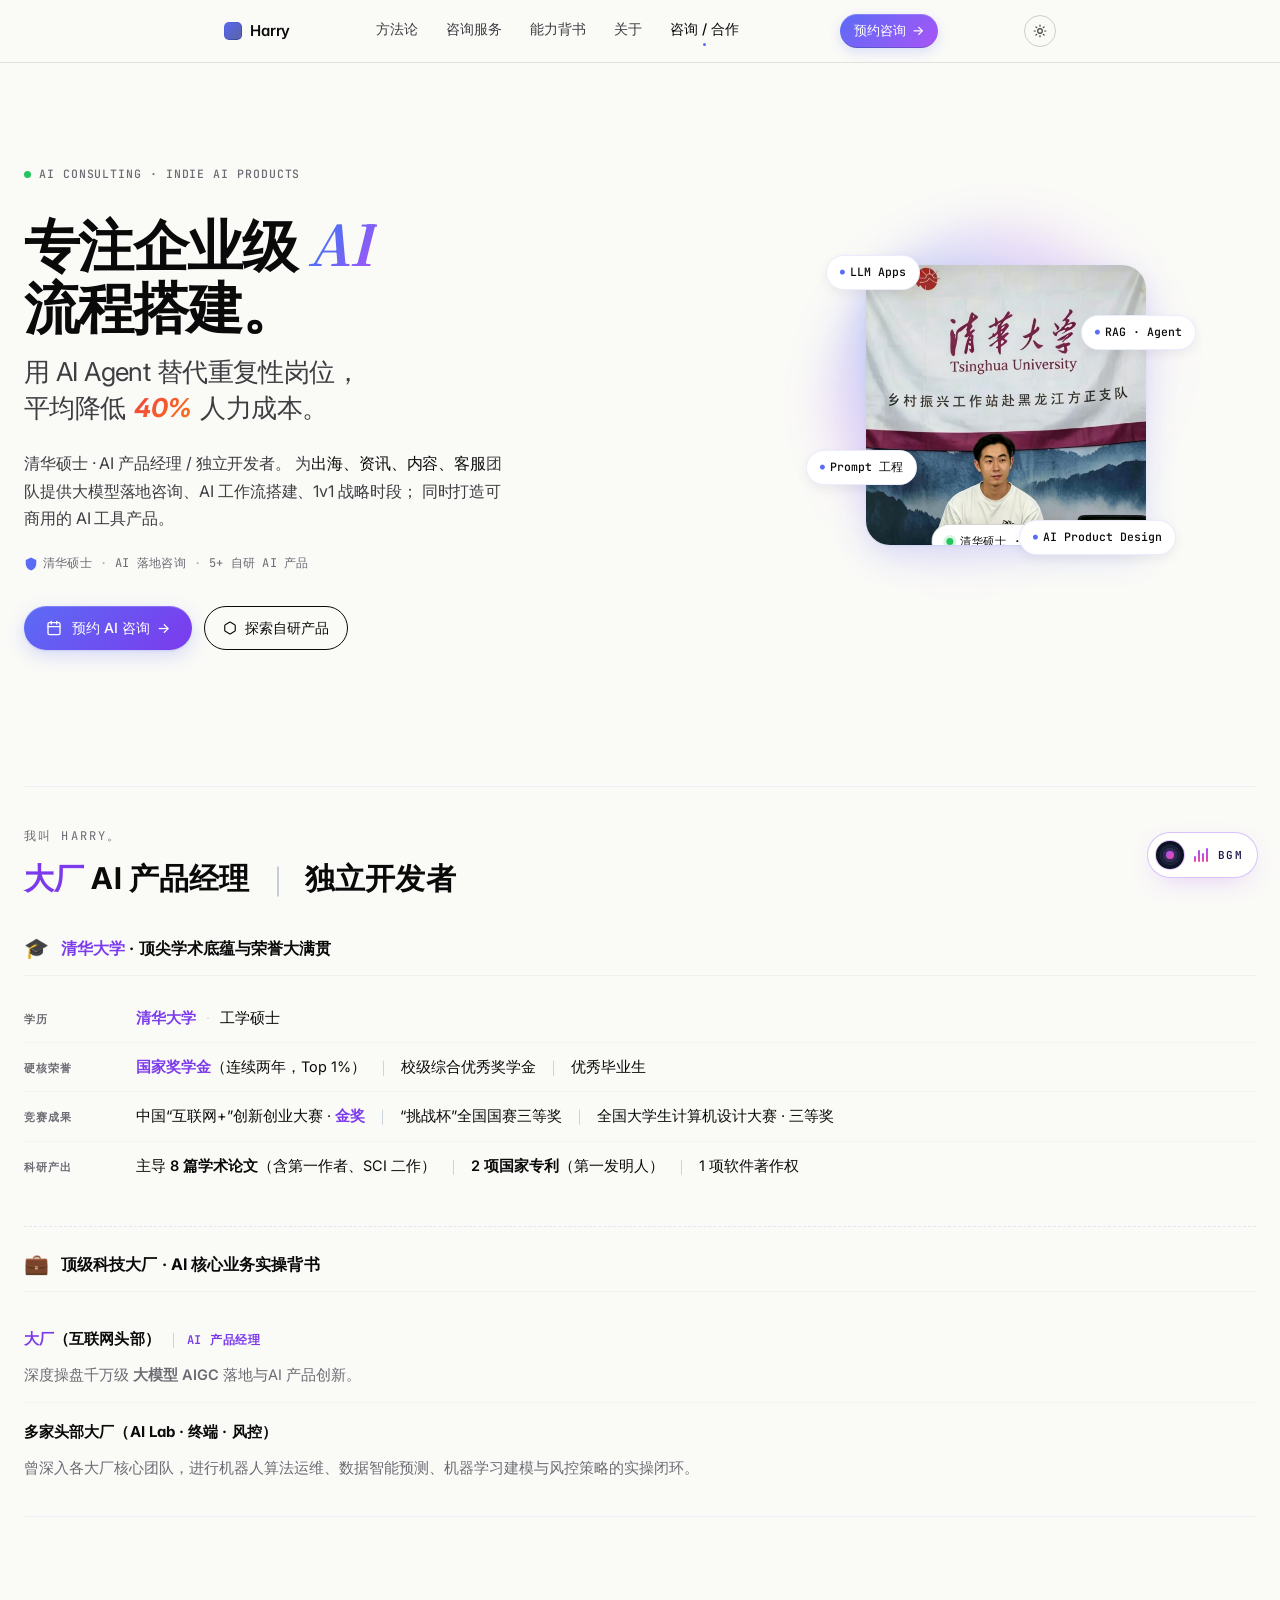
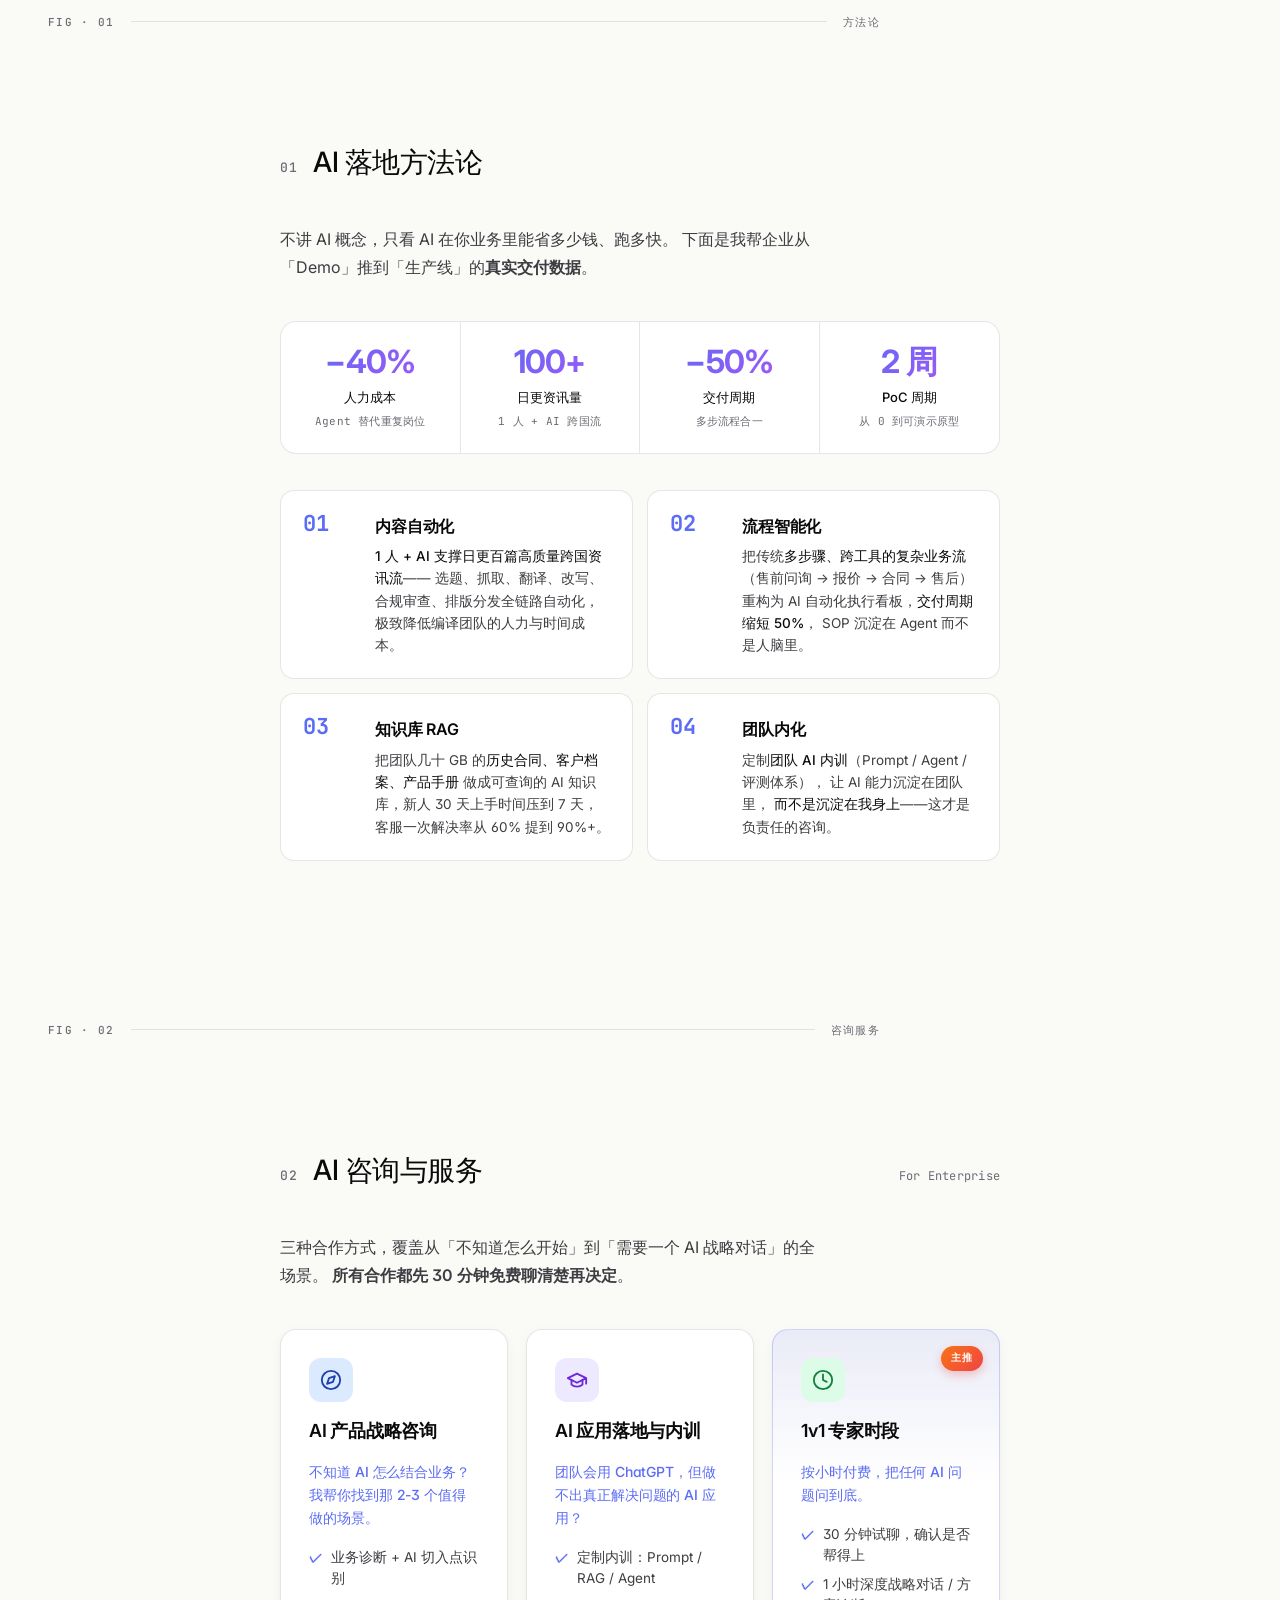
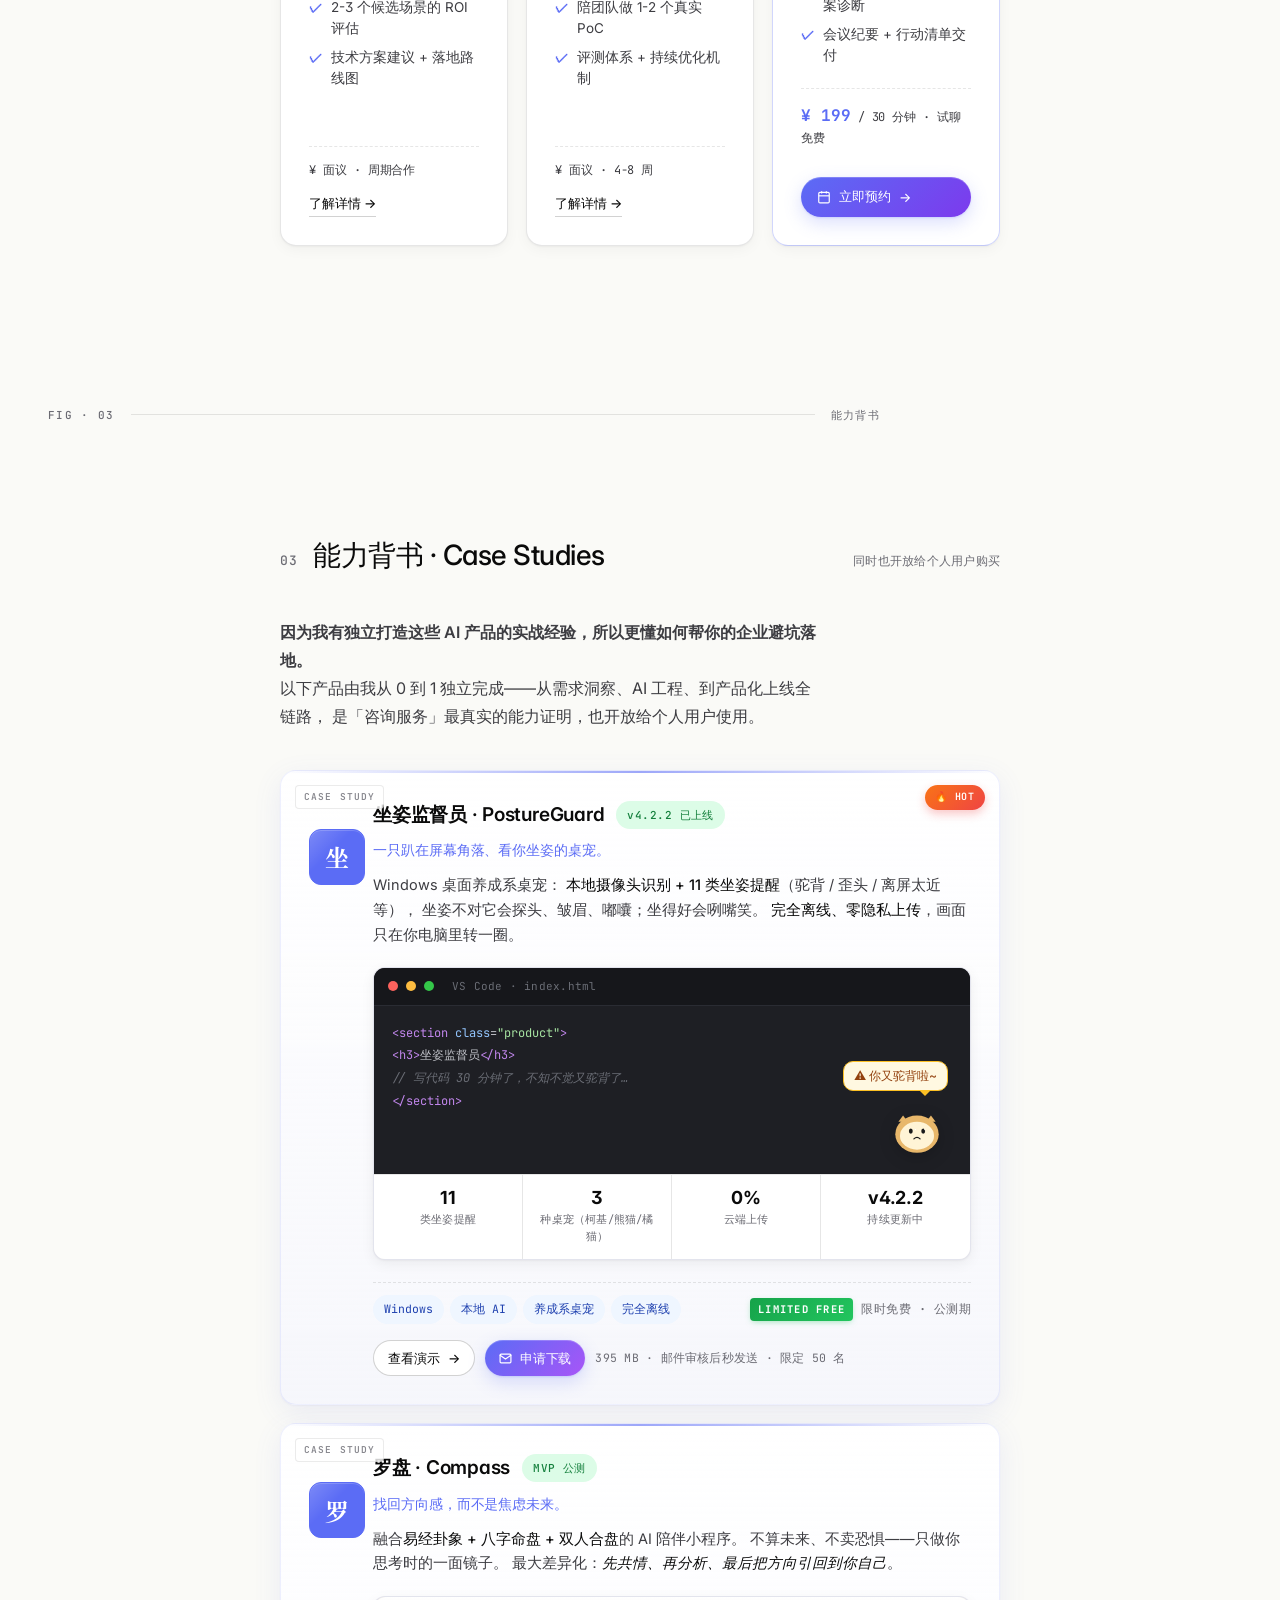
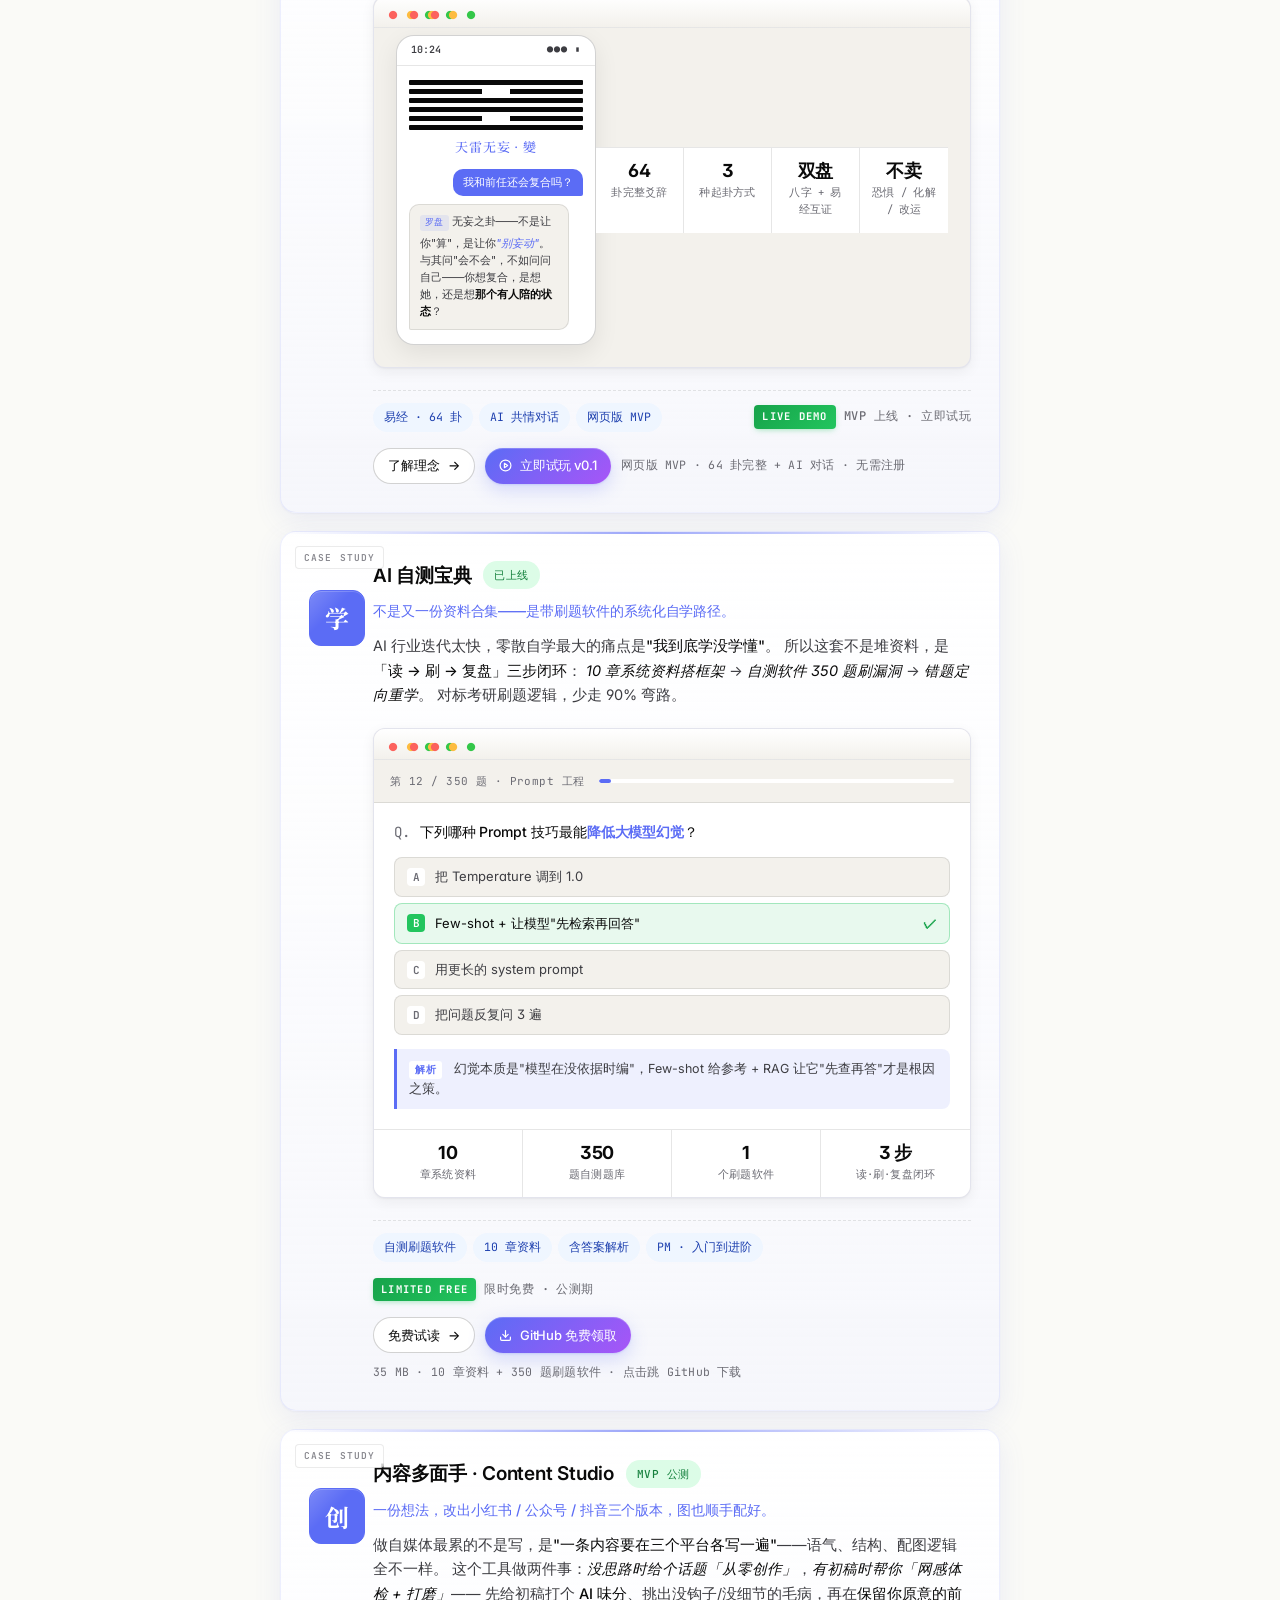
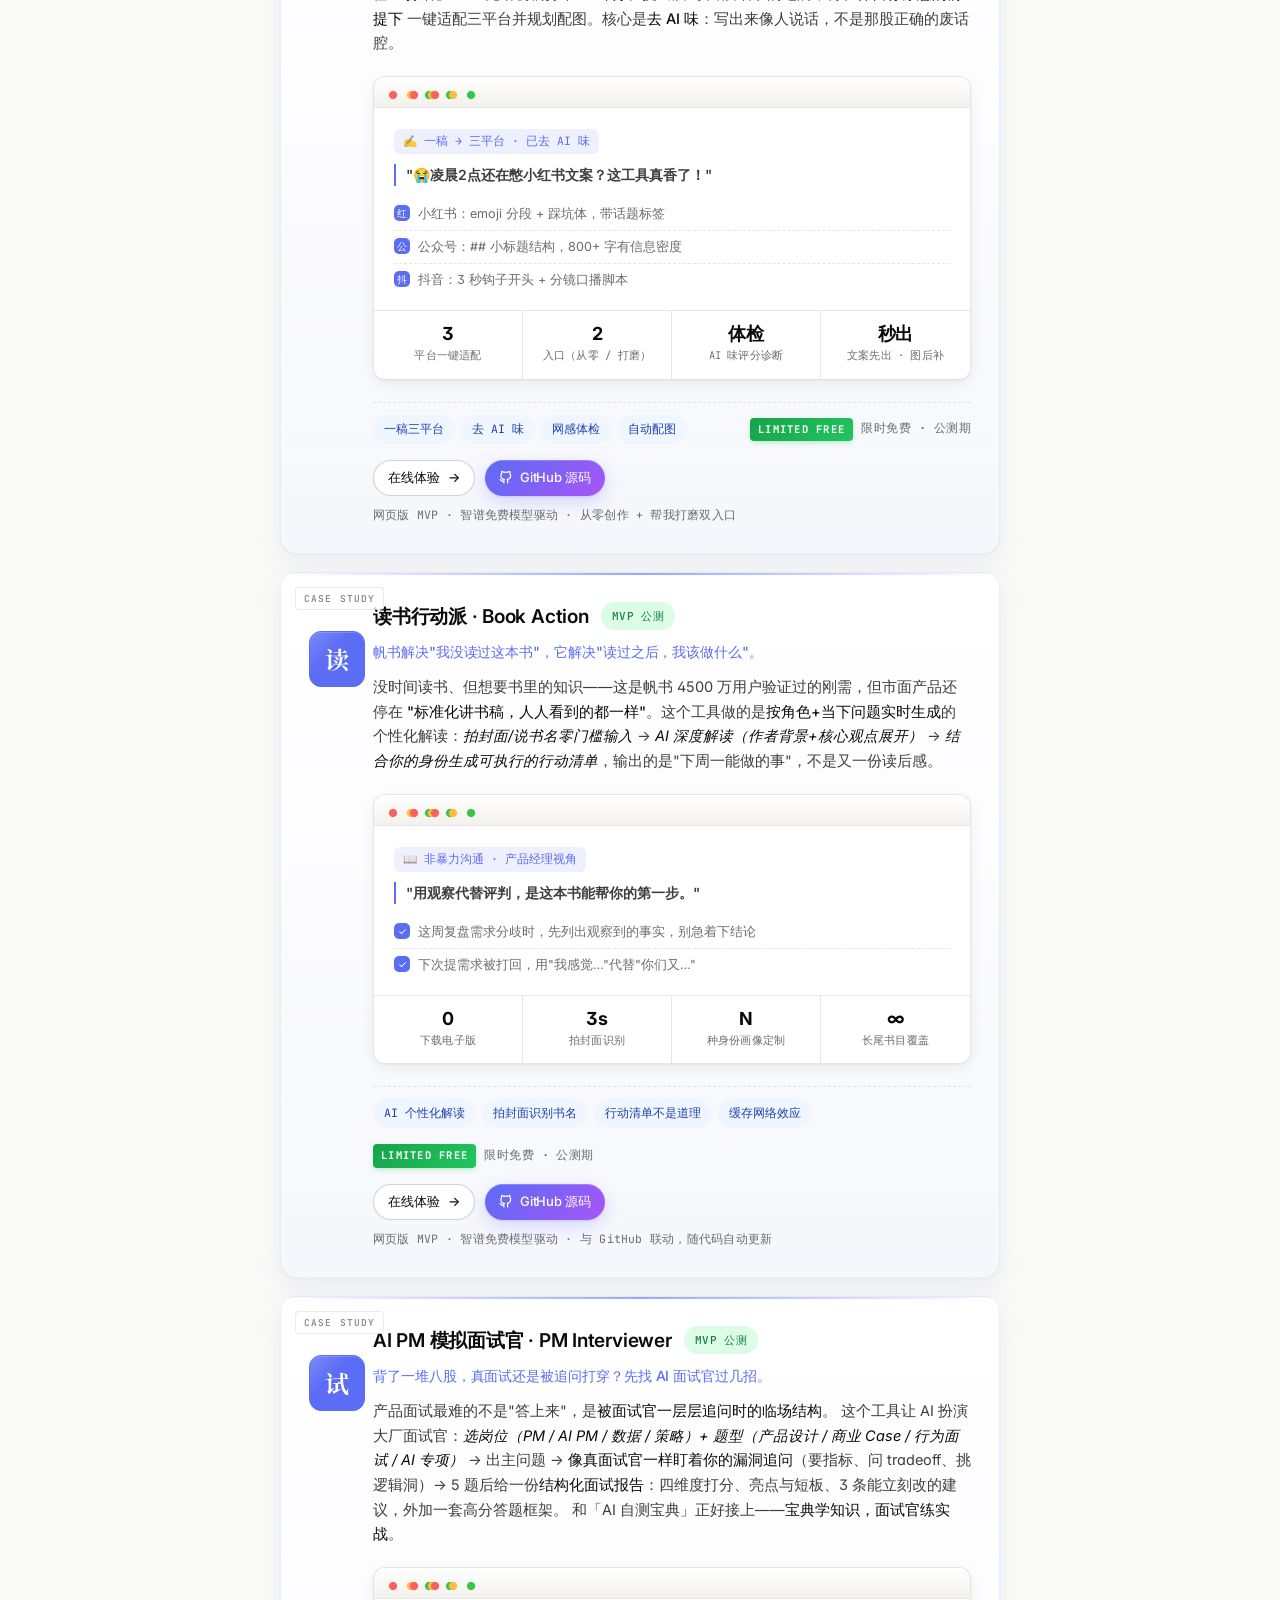
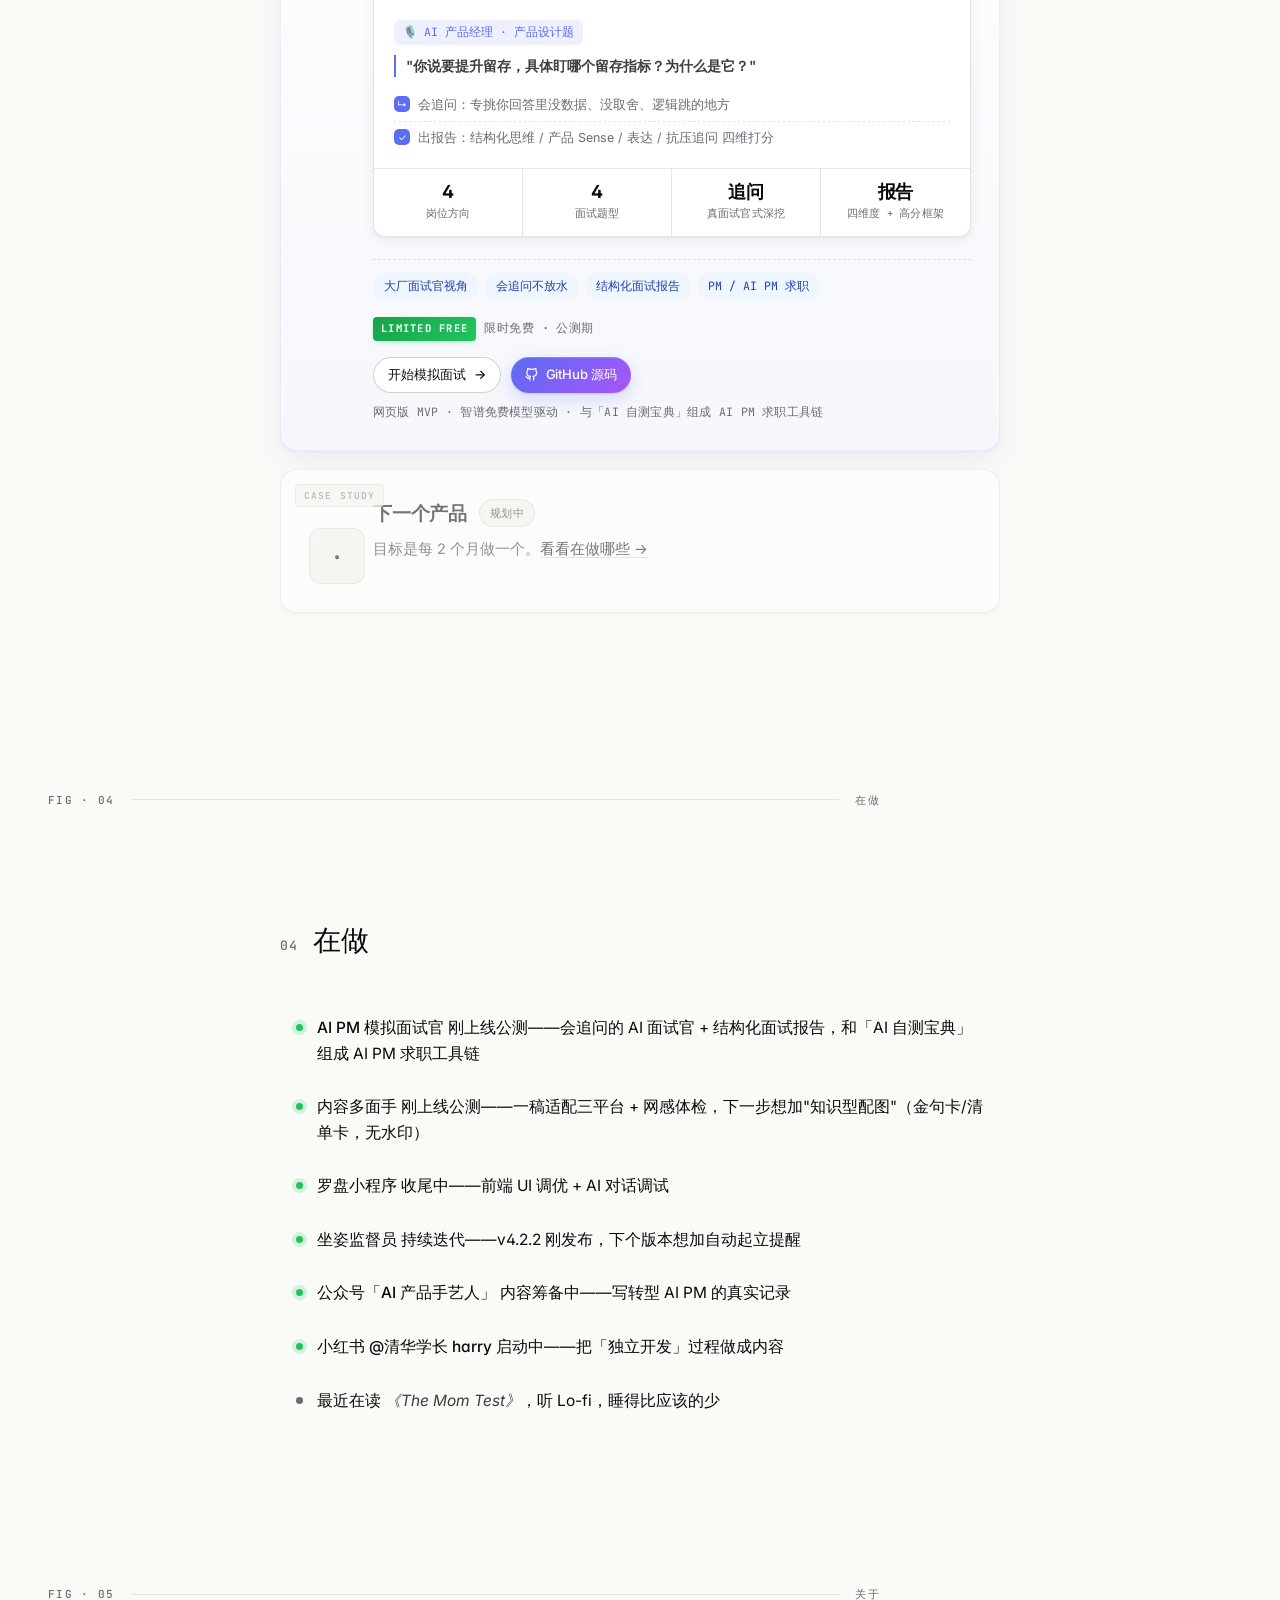
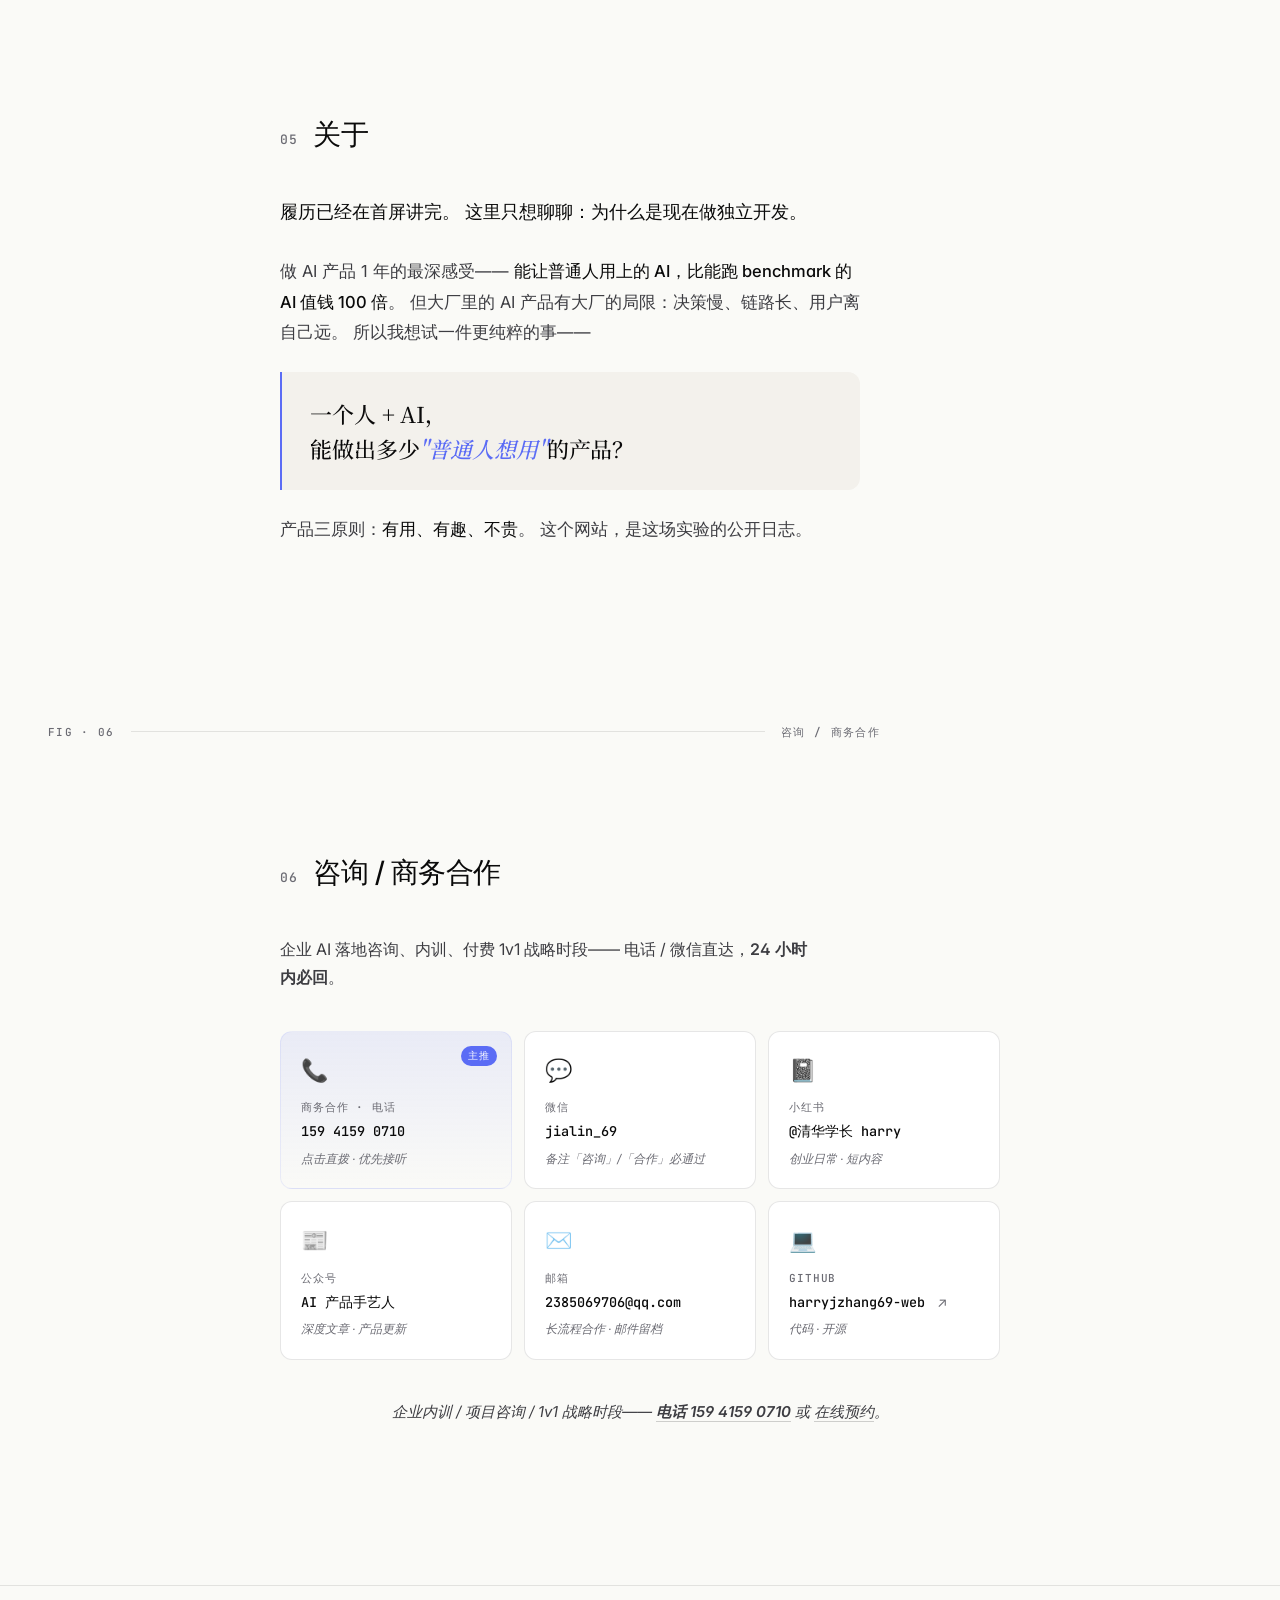
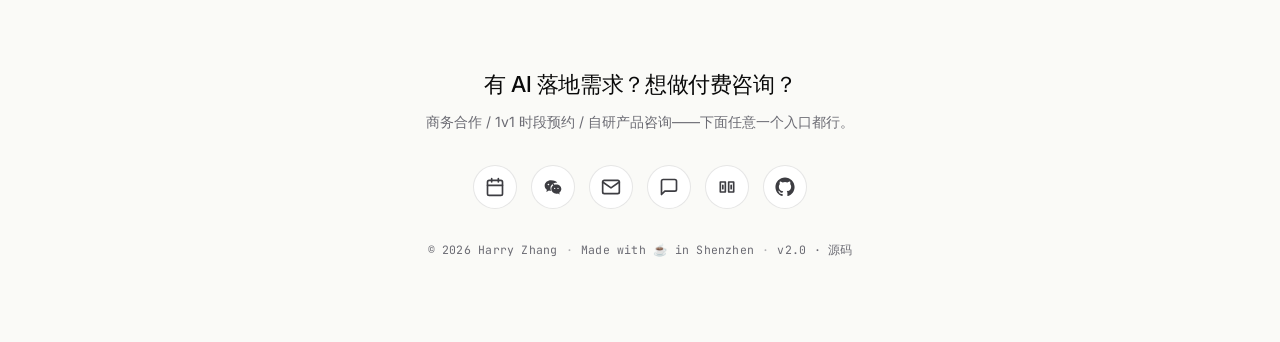
==== index.html @ a268a90b "handover: fix AI PM interviewer (deploy + live link + source archive), add HANDOVER.md product index" ====
<!DOCTYPE html>
<html lang="zh-CN">
<head>
  <meta charset="UTF-8" />
  <meta name="viewport" content="width=device-width, initial-scale=1.0" />

  <!-- ===== SEO TDK · 商业流量关键词 ===== -->
  <title>Harry · AI 咨询专家 / AI 独立开发者 — 企业 AI 落地解决方案</title>
  <meta name="description" content="Harry · 清华硕士、AI 产品经理。提供企业 AI 落地咨询、AI 应用内训、1v1 AI 战略时段预约；同时打造可商用的 AI 工具产品（内容多面手 / AI 自测宝典 / 坐姿监督员 / 罗盘 AI 命理）。已服务多家企业，专注大模型应用落地与 AI Agent 商业化。" />
  <meta name="keywords" content="AI 咨询, AI 咨询专家, 企业 AI 落地, 大模型应用落地, AI 产品经理, AI 战略咨询, AI 内训, AI 独立开发者 Harry, AI 工具购买, LLM 应用, AI Agent, RAG, Prompt 工程, AI 解决方案, AI 商业化, 清华学长" />
  <meta name="author" content="Harry Zhang" />

  <!-- ===== Theme & Icon ===== -->
  <meta name="theme-color" content="#fafaf7" media="(prefers-color-scheme: light)" />
  <meta name="theme-color" content="#08090a" media="(prefers-color-scheme: dark)" />
  <link rel="icon" type="image/svg+xml" href="./assets/favicon.svg" />
  <link rel="canonical" href="https://harryjzhang69-web.github.io/personal-site/" />

  <!-- ===== Fonts ===== -->
  <link rel="preconnect" href="https://fonts.googleapis.com" />
  <link rel="preconnect" href="https://fonts.gstatic.com" crossorigin />
  <link
    href="https://fonts.googleapis.com/css2?family=Inter:wght@300;400;500;600;700;800&family=JetBrains+Mono:wght@400;500&family=Noto+Serif+SC:wght@400;500;700;900&display=swap"
    rel="stylesheet"
  />
  <link rel="stylesheet" href="./assets/style.css" />

  <!-- ===== Open Graph / Twitter Card ===== -->
  <meta property="og:type" content="website" />
  <meta property="og:title" content="Harry · AI 产品经理 / AI 独立开发者作品集" />
  <meta property="og:description" content="清华硕士 · AI PM。专注 LLM 应用落地与 AI 工具产品化。" />
  <meta property="og:url" content="https://harryjzhang69-web.github.io/personal-site/" />
  <meta property="og:locale" content="zh_CN" />
  <meta name="twitter:card" content="summary_large_image" />
  <meta name="twitter:title" content="Harry · AI 产品手艺人" />
  <meta name="twitter:description" content="清华硕士 · AI PM 的独立开发记录" />

  <!-- ===== Schema.org Person（结构化数据，利于 Google 收录） ===== -->
  <script type="application/ld+json">
  {
    "@context": "https://schema.org",
    "@type": "Person",
    "name": "Harry Zhang",
    "jobTitle": "AI 产品经理 · 独立开发者",
    "alumniOf": "Tsinghua University",
    "worksFor": { "@type": "Organization", "name": "Independent Maker" },
    "url": "https://harryjzhang69-web.github.io/personal-site/",
    "sameAs": [
      "https://github.com/harryjzhang69-web"
    ]
  }
  </script>
</head>
<body>

  <!-- ============= 顶部细线 nav ============= -->
  <nav class="topnav">
    <div class="topnav-inner">
      <a href="#" class="logo">
        <span class="logo-mark"></span>
        <span class="logo-text">Harry</span>
      </a>
      <div class="topnav-links">
        <a href="#methodology">方法论</a>
        <a href="#consulting">咨询服务</a>
        <a href="#products">能力背书</a>
        <a href="#about">关于</a>
        <a href="#connect">咨询 / 合作</a>
      </div>
      <a href="#consulting" class="topnav-cta">预约咨询 <span class="topnav-cta-arrow">→</span></a>
      <button class="theme-btn" onclick="toggleTheme()" aria-label="切换主题">
        <svg class="theme-icon-sun" width="14" height="14" viewBox="0 0 24 24" fill="none" stroke="currentColor" stroke-width="2" stroke-linecap="round" stroke-linejoin="round"><circle cx="12" cy="12" r="4"/><path d="M12 2v2M12 20v2M4.93 4.93l1.41 1.41M17.66 17.66l1.41 1.41M2 12h2M20 12h2M4.93 19.07l1.41-1.41M17.66 6.34l1.41-1.41"/></svg>
        <svg class="theme-icon-moon" width="14" height="14" viewBox="0 0 24 24" fill="none" stroke="currentColor" stroke-width="2" stroke-linecap="round" stroke-linejoin="round"><path d="M21 12.79A9 9 0 1 1 11.21 3 7 7 0 0 0 21 12.79z"/></svg>
      </button>
    </div>
  </nav>

  <main class="container">

    <!-- ============= HERO ============= -->
    <header class="hero hero-grid">
      <div class="hero-text">
        <div class="hero-tag">
          <span class="dot dot-pulse"></span>
          <span>AI CONSULTING · INDIE AI PRODUCTS</span>
        </div>

        <h1 class="hero-title">
          专注企业级 <span class="hero-name">AI</span><br/>
          流程搭建。
        </h1>
        <p class="hero-subtitle">
          用 AI Agent 替代重复性岗位，<br/>
          平均降低 <span class="hl-num">40%</span> 人力成本。
        </p>

        <p class="hero-sub">
          清华硕士 · AI 产品经理 / 独立开发者。
          为<strong>出海、资讯、内容、客服</strong>团队提供大模型落地咨询、AI 工作流搭建、1v1 战略时段；
          同时打造可商用的 AI 工具产品。
        </p>

        <div class="hero-credentials">
          <span class="cred">
            <svg width="14" height="14" viewBox="0 0 24 24" fill="currentColor"><path d="M12 1L3 5v6c0 5.5 3.8 10.7 9 12 5.2-1.3 9-6.5 9-12V5l-9-4z"/></svg>
            清华硕士
          </span>
          <span class="cred-dot">·</span>
          <span class="cred">AI 落地咨询</span>
          <span class="cred-dot">·</span>
          <span class="cred">5+ 自研 AI 产品</span>
        </div>

        <!-- 双重 CTA：A 主-预约咨询  B 副-探索产品 -->
        <div class="hero-cta">
          <a href="#consulting" class="btn btn-primary btn-cta-main">
            <svg width="16" height="16" viewBox="0 0 24 24" fill="none" stroke="currentColor" stroke-width="2" stroke-linecap="round" stroke-linejoin="round"><rect x="3" y="4" width="18" height="18" rx="2" ry="2"/><line x1="16" y1="2" x2="16" y2="6"/><line x1="8" y1="2" x2="8" y2="6"/><line x1="3" y1="10" x2="21" y2="10"/></svg>
            <span>预约 AI 咨询</span>
            <span class="btn-arrow">→</span>
          </a>
          <a href="#products" class="btn btn-ghost-tech">
            <svg width="14" height="14" viewBox="0 0 24 24" fill="none" stroke="currentColor" stroke-width="2" stroke-linecap="round" stroke-linejoin="round"><path d="M21 16V8a2 2 0 0 0-1-1.73l-7-4a2 2 0 0 0-2 0l-7 4A2 2 0 0 0 3 8v8a2 2 0 0 0 1 1.73l7 4a2 2 0 0 0 2 0l7-4A2 2 0 0 0 21 16z"/></svg>
            <span>探索自研产品</span>
          </a>
        </div>
      </div>

      <!-- 右侧视觉：照片占位框（预留 avatar 替换位） -->
      <div class="hero-visual" aria-hidden="true">
        <div class="hero-visual-frame">
          <!-- 装饰光晕（极光蓝紫） -->
          <div class="hero-glow"></div>

          <!-- 主体照片框
               有照片时：把 .has-photo 加上去，并把 <img> 取消注释
               没照片时：默认显示 H monogram + 装饰
          -->
          <div class="avatar-card has-photo">
            <!-- 真实照片（清华大学乡村振兴工作站 · 黑龙江方正支队） -->
            <img src="./assets/avatar.jpg"
                 alt="Harry · 清华硕士 · AI 产品经理"
                 class="avatar-img"
                 loading="eager"
                 decoding="async" />

            <!-- 角标：身份标签（覆盖层） -->
            <div class="avatar-badge">
              <span class="avatar-badge-dot"></span>
              <span>清华硕士 · AI PM</span>
            </div>
          </div>

          <!-- 浮动技能 chip（4 个 AI 关键词） -->
          <div class="hero-chip hero-chip-1">LLM Apps</div>
          <div class="hero-chip hero-chip-2">RAG · Agent</div>
          <div class="hero-chip hero-chip-3">Prompt 工程</div>
          <div class="hero-chip hero-chip-4">AI Product Design</div>
        </div>
      </div>
    </header>

    <!-- ============= HERO BIO · 紧跟首屏的高管风简介 ============= -->
    <section class="hero-bio" aria-label="个人履历">
      <header class="hero-bio-head">
        <p class="hero-bio-im">我叫 Harry。</p>
        <h2 class="hero-bio-title">
          <span class="nowrap"><strong class="hl">大厂</strong> AI 产品经理</span>
          <span class="hero-bio-bar">｜</span>
          <span class="nowrap">独立开发者</span>
        </h2>
      </header>

      <div class="hero-bio-flow">

        <!-- 行 1 · 学术沉淀 -->
        <div class="bio-row">
          <div class="bio-row-head">
            <span class="bio-row-icon" aria-hidden="true">🎓</span>
            <h3 class="bio-row-title">
              <strong class="hl">清华大学</strong> · 顶尖学术底蕴与荣誉大满贯
            </h3>
          </div>
          <ul class="bio-list">
            <li>
              <span class="bio-key">学历</span>
              <span class="bio-val">
                <span class="nowrap"><strong class="hl">清华大学</strong></span>
                <span class="bio-sep">·</span>
                <span class="nowrap">工学硕士</span>
              </span>
            </li>
            <li>
              <span class="bio-key">硬核荣誉</span>
              <span class="bio-val">
                <span class="nowrap"><strong class="hl">国家奖学金</strong>（连续两年，Top 1%）</span>
                <span class="bio-sep">｜</span>
                <span class="nowrap">校级综合优秀奖学金</span>
                <span class="bio-sep">｜</span>
                <span class="nowrap">优秀毕业生</span>
              </span>
            </li>
            <li>
              <span class="bio-key">竞赛成果</span>
              <span class="bio-val">
                <span class="nowrap">中国&ldquo;互联网+&rdquo;创新创业大赛 · <strong class="hl">金奖</strong></span>
                <span class="bio-sep">｜</span>
                <span class="nowrap">&ldquo;挑战杯&rdquo;全国国赛三等奖</span>
                <span class="bio-sep">｜</span>
                <span class="nowrap">全国大学生计算机设计大赛 · 三等奖</span>
              </span>
            </li>
            <li>
              <span class="bio-key">科研产出</span>
              <span class="bio-val">
                <span class="nowrap">主导 <strong>8 篇学术论文</strong>（含第一作者、SCI 二作）</span>
                <span class="bio-sep">｜</span>
                <span class="nowrap"><strong>2 项国家专利</strong>（第一发明人）</span>
                <span class="bio-sep">｜</span>
                <span class="nowrap">1 项软件著作权</span>
              </span>
            </li>
          </ul>
        </div>

        <!-- 行 2 · 大厂 AI 实战 -->
        <div class="bio-row">
          <div class="bio-row-head">
            <span class="bio-row-icon" aria-hidden="true">💼</span>
            <h3 class="bio-row-title">
              顶级科技大厂 · AI 核心业务实操背书
            </h3>
          </div>
          <ul class="bio-list bio-list--exp">
            <li>
              <span class="exp-line">
                <span class="nowrap"><strong class="hl">大厂</strong>（互联网头部）</span>
                <span class="bio-sep">｜</span>
                <span class="nowrap exp-title">AI 产品经理</span>
              </span>
              <span class="exp-feat">
                深度操盘<span class="nowrap">千万级 <strong>大模型 AIGC</strong> 落地</span>与<span class="nowrap">AI 产品创新</span>。
              </span>
            </li>
            <li>
              <span class="exp-line">
                <span class="nowrap"><strong>多家头部大厂</strong>（AI Lab · 终端 · 风控）</span>
              </span>
              <span class="exp-feat">
                曾深入各大厂核心团队，进行<span class="nowrap">机器人算法运维</span>、<span class="nowrap">数据智能预测</span>、<span class="nowrap">机器学习建模</span>与<span class="nowrap">风控策略</span>的实操闭环。
              </span>
            </li>
          </ul>
        </div>

      </div>
    </section>

    <!-- 装饰：工业图纸式分隔 -->
    <div class="rule">
      <span class="rule-tag">FIG · 01</span>
      <span class="rule-line"></span>
      <span class="rule-tag-r">方法论</span>
    </div>

    <!-- ============= METHODOLOGY · 信任背书 / 方法论 ============= -->
    <section class="block" id="methodology">
      <div class="block-head">
        <span class="block-num">01</span>
        <h2>AI 落地方法论</h2>
      </div>

      <p class="block-intro">
        不讲 AI 概念，只看 AI 在你业务里能省多少钱、跑多快。
        下面是我帮企业从「Demo」推到「生产线」的<strong>真实交付数据</strong>。
      </p>

      <!-- 数据矩阵：4 个具体可量化指标 -->
      <div class="metrics-grid">
        <div class="metric">
          <strong>−40%</strong>
          <span class="metric-label">人力成本</span>
          <span class="metric-desc">Agent 替代重复岗位</span>
        </div>
        <div class="metric">
          <strong>100+</strong>
          <span class="metric-label">日更资讯量</span>
          <span class="metric-desc">1 人 + AI 跨国流</span>
        </div>
        <div class="metric">
          <strong>−50%</strong>
          <span class="metric-label">交付周期</span>
          <span class="metric-desc">多步流程合一</span>
        </div>
        <div class="metric">
          <strong>2 周</strong>
          <span class="metric-label">PoC 周期</span>
          <span class="metric-desc">从 0 到可演示原型</span>
        </div>
      </div>

      <!-- 4 个真实场景 -->
      <ol class="steps-list">
        <li class="step">
          <span class="step-num">01</span>
          <div class="step-body">
            <h4>内容自动化</h4>
            <p>
              <strong>1 人 + AI 支撑日更百篇高质量跨国资讯流</strong>——
              选题、抓取、翻译、改写、合规审查、排版分发全链路自动化，
              极致降低编译团队的人力与时间成本。
            </p>
          </div>
        </li>
        <li class="step">
          <span class="step-num">02</span>
          <div class="step-body">
            <h4>流程智能化</h4>
            <p>
              把传统<strong>多步骤、跨工具的复杂业务流</strong>
              （售前问询 → 报价 → 合同 → 售后）
              重构为 AI 自动化执行看板，<strong>交付周期缩短 50%</strong>，
              SOP 沉淀在 Agent 而不是人脑里。
            </p>
          </div>
        </li>
        <li class="step">
          <span class="step-num">03</span>
          <div class="step-body">
            <h4>知识库 RAG</h4>
            <p>
              把团队几十 GB 的<strong>历史合同、客户档案、产品手册</strong>
              做成可查询的 AI 知识库，新人 30 天上手时间压到 7 天，
              客服一次解决率从 60% 提到 90%+。
            </p>
          </div>
        </li>
        <li class="step">
          <span class="step-num">04</span>
          <div class="step-body">
            <h4>团队内化</h4>
            <p>
              定制<strong>团队 AI 内训</strong>（Prompt / Agent / 评测体系），
              让 AI 能力沉淀在团队里，
              <strong>而不是沉淀在我身上</strong>——这才是负责任的咨询。
            </p>
          </div>
        </li>
      </ol>
    </section>

    <!-- ============= CONSULTING · AI 咨询服务（ToB） ============= -->
    <div class="rule">
      <span class="rule-tag">FIG · 02</span>
      <span class="rule-line"></span>
      <span class="rule-tag-r">咨询服务</span>
    </div>

    <section class="block" id="consulting">
      <div class="block-head">
        <span class="block-num">02</span>
        <h2>AI 咨询与服务</h2>
        <span class="block-meta">For Enterprise</span>
      </div>

      <p class="block-intro">
        三种合作方式，覆盖从「不知道怎么开始」到「需要一个 AI 战略对话」的全场景。
        <strong>所有合作都先 30 分钟免费聊清楚再决定</strong>。
      </p>

      <div class="services-grid">
        <!-- 卡片 1: 战略咨询 -->
        <article class="service-card">
          <div class="service-icon" data-bg="blue">
            <svg width="22" height="22" viewBox="0 0 24 24" fill="none" stroke="currentColor" stroke-width="2" stroke-linecap="round" stroke-linejoin="round"><circle cx="12" cy="12" r="10"/><polygon points="16.24 7.76 14.12 14.12 7.76 16.24 9.88 9.88 16.24 7.76"/></svg>
          </div>
          <h3>AI 产品战略咨询</h3>
          <p class="service-tagline">不知道 AI 怎么结合业务？我帮你找到那 2-3 个值得做的场景。</p>
          <ul class="service-bullets">
            <li>业务诊断 + AI 切入点识别</li>
            <li>2-3 个候选场景的 ROI 评估</li>
            <li>技术方案建议 + 落地路线图</li>
          </ul>
          <div class="service-foot">
            <span class="service-price">¥ 面议 · 周期合作</span>
            <a href="#connect" class="btn-link-arrow">了解详情 →</a>
          </div>
        </article>

        <!-- 卡片 2: 内训 + 落地 -->
        <article class="service-card">
          <div class="service-icon" data-bg="purple">
            <svg width="22" height="22" viewBox="0 0 24 24" fill="none" stroke="currentColor" stroke-width="2" stroke-linecap="round" stroke-linejoin="round"><path d="M22 10v6M2 10l10-5 10 5-10 5z"/><path d="M6 12v5c3 3 9 3 12 0v-5"/></svg>
          </div>
          <h3>AI 应用落地与内训</h3>
          <p class="service-tagline">团队会用 ChatGPT，但做不出真正解决问题的 AI 应用？</p>
          <ul class="service-bullets">
            <li>定制内训：Prompt / RAG / Agent</li>
            <li>陪团队做 1-2 个真实 PoC</li>
            <li>评测体系 + 持续优化机制</li>
          </ul>
          <div class="service-foot">
            <span class="service-price">¥ 面议 · 4-8 周</span>
            <a href="#connect" class="btn-link-arrow">了解详情 →</a>
          </div>
        </article>

        <!-- 卡片 3: 1v1 时段（含 Calendly / 面包多 占位） -->
        <article class="service-card service-featured">
          <span class="service-hot">主推</span>
          <div class="service-icon" data-bg="green">
            <svg width="22" height="22" viewBox="0 0 24 24" fill="none" stroke="currentColor" stroke-width="2" stroke-linecap="round" stroke-linejoin="round"><circle cx="12" cy="12" r="10"/><polyline points="12 6 12 12 16 14"/></svg>
          </div>
          <h3>1v1 专家时段</h3>
          <p class="service-tagline">按小时付费，把任何 AI 问题问到底。</p>
          <ul class="service-bullets">
            <li>30 分钟试聊，确认是否帮得上</li>
            <li>1 小时深度战略对话 / 方案诊断</li>
            <li>会议纪要 + 行动清单交付</li>
          </ul>
          <div class="service-foot">
            <span class="service-price"><strong>¥ 199</strong> / 30 分钟 · 试聊免费</span>
          </div>

          <!-- ===== 点「立即预约」触发私域弹窗 ===== -->
          <div class="service-cta-row">
            <button type="button"
                    onclick="openBookingModal()"
                    class="btn btn-primary btn-cta-book">
              <svg width="14" height="14" viewBox="0 0 24 24" fill="none" stroke="currentColor" stroke-width="2"><rect x="3" y="4" width="18" height="18" rx="2"/><line x1="16" y1="2" x2="16" y2="6"/><line x1="8" y1="2" x2="8" y2="6"/><line x1="3" y1="10" x2="21" y2="10"/></svg>
              <span>立即预约</span>
              <span class="btn-arrow">→</span>
            </button>
          </div>
        </article>
      </div>
    </section>

    <!-- ============= PRODUCTS · 案例背书 ============= -->
    <div class="rule">
      <span class="rule-tag">FIG · 03</span>
      <span class="rule-line"></span>
      <span class="rule-tag-r">能力背书</span>
    </div>

    <section class="block" id="products">
      <div class="block-head">
        <span class="block-num">03</span>
        <h2>能力背书 · Case Studies</h2>
        <span class="block-meta">同时也开放给个人用户购买</span>
      </div>

      <p class="block-intro">
        <strong>因为我有独立打造这些 AI 产品的实战经验，所以更懂如何帮你的企业避坑落地。</strong><br/>
        以下产品由我从 0 到 1 独立完成——从需求洞察、AI 工程、到产品化上线全链路，
        是「咨询服务」最真实的能力证明，也开放给个人用户使用。
      </p>

      <!-- 坐姿监督员（首发主推，已上线） -->
      <article class="product featured">
        <span class="product-hot">🔥 HOT</span>
        <div class="product-glyph">坐</div>
        <div class="product-body">
          <div class="product-head">
            <h3>坐姿监督员 · PostureGuard</h3>
            <span class="status status-live">v4.2.2 已上线</span>
          </div>
          <p class="product-tagline">一只趴在屏幕角落、看你坐姿的桌宠。</p>
          <p class="product-desc">
            Windows 桌面养成系桌宠：
            <strong>本地摄像头识别 + 11 类坐姿提醒</strong>（驼背 / 歪头 / 离屏太近等），
            坐姿不对它会探头、皱眉、嘟囔；坐得好会咧嘴笑。
            <strong>完全离线、零隐私上传</strong>，画面只在你电脑里转一圈。
          </p>

          <!-- DEMO: 桌宠 + 气泡警告 模拟 -->
          <div class="demo demo-posture">
            <div class="demo-screen">
              <div class="demo-screen-bar">
                <span class="demo-dot dr"></span>
                <span class="demo-dot dy"></span>
                <span class="demo-dot dg"></span>
                <span class="demo-screen-title">VS Code · index.html</span>
              </div>
              <div class="demo-screen-body">
                <div class="demo-code-line"><span class="cl-tag">&lt;section</span> <span class="cl-attr">class</span>=<span class="cl-str">"product"</span><span class="cl-tag">&gt;</span></div>
                <div class="demo-code-line">  <span class="cl-tag">&lt;h3&gt;</span>坐姿监督员<span class="cl-tag">&lt;/h3&gt;</span></div>
                <div class="demo-code-line">  <span class="cl-comment">// 写代码 30 分钟了，不知不觉又驼背了…</span></div>
                <div class="demo-code-line"><span class="cl-tag">&lt;/section&gt;</span></div>
              </div>

              <!-- 桌宠 + 气泡 -->
              <div class="demo-pet-wrap">
                <div class="demo-bubble">
                  <span class="demo-bubble-typing">⚠ 你又驼背啦~</span>
                </div>
                <div class="demo-pet">
                  <svg viewBox="0 0 80 80" width="62" height="62" aria-hidden="true">
                    <ellipse cx="40" cy="48" rx="28" ry="24" fill="#e8b76a"/>
                    <ellipse cx="40" cy="50" rx="22" ry="18" fill="#fff4d6"/>
                    <path d="M 16 32 L 22 24 L 28 32 Z" fill="#e8b76a"/>
                    <path d="M 52 32 L 58 24 L 64 32 Z" fill="#e8b76a"/>
                    <ellipse cx="32" cy="44" rx="2.5" ry="3.5" fill="#1a1a1a"/>
                    <ellipse cx="48" cy="44" rx="2.5" ry="3.5" fill="#1a1a1a"/>
                    <path d="M 36 54 Q 40 50 44 54" stroke="#1a1a1a" stroke-width="1.6" fill="none" stroke-linecap="round"/>
                    <ellipse cx="38" cy="42" rx="0.8" ry="0.8" fill="#fff"/>
                    <ellipse cx="50" cy="42" rx="0.8" ry="0.8" fill="#fff"/>
                  </svg>
                </div>
              </div>
            </div>

            <div class="demo-stats">
              <div class="demo-stat">
                <strong>11</strong>
                <span>类坐姿提醒</span>
              </div>
              <div class="demo-stat">
                <strong>3</strong>
                <span>种桌宠（柯基/熊猫/橘猫）</span>
              </div>
              <div class="demo-stat">
                <strong>0%</strong>
                <span>云端上传</span>
              </div>
              <div class="demo-stat">
                <strong>v4.2.2</strong>
                <span>持续更新中</span>
              </div>
            </div>
          </div>

          <div class="product-meta">
            <ul class="product-tags">
              <li>Windows</li>
              <li>本地 AI</li>
              <li>养成系桌宠</li>
              <li>完全离线</li>
            </ul>
            <span class="product-price product-price--free">
              <span class="price-flag">LIMITED FREE</span>
              限时免费 · 公测期
            </span>
          </div>
          <div class="product-cta product-cta-dual">
            <a href="#connect" class="btn btn-secondary btn-sm">
              <span>查看演示</span>
              <span class="btn-arrow">→</span>
            </a>
            <a href="mailto:2385069706@qq.com?subject=%E3%80%90%E5%9D%90%E5%A7%BF%E7%9B%91%E7%9D%A3%E5%91%98%20v4.2.2%20%E7%94%B3%E8%AF%B7%E4%B8%8B%E8%BD%BD%E3%80%91&body=Hi%20Harry%EF%BC%8C%0A%0A%E6%88%91%E6%83%B3%E4%B8%8B%E8%BD%BD%E5%9D%90%E5%A7%BF%E7%9B%91%E7%9D%A3%E5%91%98%20v4.2.2%EF%BC%88395MB%EF%BC%89%E3%80%82%0A%0A%E6%88%91%E7%9A%84%E8%83%8C%E6%99%AF%EF%BC%9A%0A%28%E7%AE%80%E5%8D%95%E4%BB%8B%E7%BB%8D%E4%B8%80%E4%B8%8B%E4%BD%A0%E7%9A%84%E5%B7%A5%E4%BD%9C%2F%E6%83%85%E5%86%B5%EF%BC%89%0A%0A%E6%88%91%E7%9A%84%E5%BE%AE%E4%BF%A1%EF%BC%9A%0A%28%E5%8F%AF%E9%80%89%EF%BC%8C%E6%96%B9%E4%BE%BF%E5%90%8E%E7%BB%AD%E6%9B%B4%E6%96%B0%E6%8E%A8%E9%80%81%EF%BC%89"
               data-download
               data-product="postureguard"
               class="btn btn-primary btn-sm btn-buy">
              <svg width="13" height="13" viewBox="0 0 24 24" fill="none" stroke="currentColor" stroke-width="2.2" stroke-linecap="round" stroke-linejoin="round"><path d="M4 4h16c1.1 0 2 .9 2 2v12c0 1.1-.9 2-2 2H4c-1.1 0-2-.9-2-2V6c0-1.1.9-2 2-2z"/><polyline points="22,6 12,13 2,6"/></svg>
              <span>申请下载</span>
            </a>
            <span class="product-eta">395 MB · 邮件审核后秒发送 · 限定 50 名</span>
          </div>
        </div>
      </article>

      <!-- 罗盘 Compass（开发中） -->
      <article class="product featured">
        <div class="product-glyph">罗</div>
        <div class="product-body">
          <div class="product-head">
            <h3>罗盘 · Compass</h3>
            <span class="status status-live">MVP 公测</span>
          </div>
          <p class="product-tagline">找回方向感，而不是焦虑未来。</p>
          <p class="product-desc">
            融合<strong>易经卦象 + 八字命盘 + 双人合盘</strong>的 AI 陪伴小程序。
            不算未来、不卖恐惧——只做你思考时的一面镜子。
            最大差异化：<em>先共情、再分析、最后把方向引回到你自己</em>。
          </p>

          <!-- DEMO: 手机 + 卦象 + AI 对话 -->
          <div class="demo demo-compass">
            <div class="demo-phone">
              <div class="demo-phone-bar">
                <span class="demo-phone-time">10:24</span>
                <span class="demo-phone-icons">●●● ▮</span>
              </div>
              <div class="demo-phone-body">
                <div class="demo-gua">
                  <div class="yao yao-yang"></div>
                  <div class="yao yao-yin"></div>
                  <div class="yao yao-yang"></div>
                  <div class="yao yao-yang"></div>
                  <div class="yao yao-yin"></div>
                  <div class="yao yao-yang"></div>
                </div>
                <div class="demo-gua-name">天雷无妄 · 變</div>

                <div class="demo-chat">
                  <div class="demo-chat-user">
                    我和前任还会复合吗？
                  </div>
                  <div class="demo-chat-ai">
                    <span class="demo-chat-ai-tag">罗盘</span>
                    无妄之卦——不是让你"算"，是让你<em>"别妄动"</em>。
                    与其问"会不会"，不如问问自己——你想复合，是想她，还是想<strong>那个有人陪的状态</strong>？
                  </div>
                </div>
              </div>
            </div>

            <div class="demo-stats">
              <div class="demo-stat">
                <strong>64</strong>
                <span>卦完整爻辞</span>
              </div>
              <div class="demo-stat">
                <strong>3</strong>
                <span>种起卦方式</span>
              </div>
              <div class="demo-stat">
                <strong>双盘</strong>
                <span>八字 + 易经互证</span>
              </div>
              <div class="demo-stat">
                <strong>不卖</strong>
                <span>恐惧 / 化解 / 改运</span>
              </div>
            </div>
          </div>

          <div class="product-meta">
            <ul class="product-tags">
              <li>易经 · 64 卦</li>
              <li>AI 共情对话</li>
              <li>网页版 MVP</li>
            </ul>
            <span class="product-price product-price--free">
              <span class="price-flag">LIVE DEMO</span>
              MVP 上线 · 立即试玩
            </span>
          </div>
          <div class="product-cta product-cta-dual">
            <a href="./products/compass/index.html" target="_blank" rel="noopener" class="btn btn-secondary btn-sm">
              <span>了解理念</span>
              <span class="btn-arrow">→</span>
            </a>
            <a href="./products/compass/index.html"
               target="_blank" rel="noopener"
               data-download
               data-product="compass"
               class="btn btn-primary btn-sm btn-buy">
              <svg width="13" height="13" viewBox="0 0 24 24" fill="none" stroke="currentColor" stroke-width="2.2" stroke-linecap="round" stroke-linejoin="round"><circle cx="12" cy="12" r="10"/><polygon points="10 8 16 12 10 16 10 8"/></svg>
              <span>立即试玩 v0.1</span>
            </a>
            <span class="product-eta">网页版 MVP · 64 卦完整 + AI 对话 · 无需注册</span>
          </div>
        </div>
      </article>

      <!-- AI 学习宝典 -->
      <article class="product featured">
        <div class="product-glyph">学</div>
        <div class="product-body">
          <div class="product-head">
            <h3>AI 自测宝典</h3>
            <span class="status status-live">已上线</span>
          </div>
          <p class="product-tagline">不是又一份资料合集——是带刷题软件的系统化自学路径。</p>
          <p class="product-desc">
            AI 行业迭代太快，零散自学最大的痛点是<strong>"我到底学没学懂"</strong>。
            所以这套不是堆资料，是<strong>「读 → 刷 → 复盘」三步闭环</strong>：
            <em>10 章系统资料搭框架</em> → <em>自测软件 350 题刷漏洞</em> → <em>错题定向重学</em>。
            对标考研刷题逻辑，少走 90% 弯路。
          </p>

          <!-- DEMO: 自测软件界面 + 学习闭环 -->
          <div class="demo demo-bible">
            <div class="demo-quiz">
              <div class="demo-quiz-bar">
                <span class="demo-quiz-meta">第 12 / 350 题 · Prompt 工程</span>
                <span class="demo-quiz-progress">
                  <span class="demo-quiz-fill"></span>
                </span>
              </div>
              <div class="demo-quiz-body">
                <p class="demo-quiz-q">
                  <span class="demo-quiz-num">Q.</span>
                  下列哪种 Prompt 技巧最能<strong>降低大模型幻觉</strong>？
                </p>
                <ul class="demo-quiz-opts">
                  <li><span class="opt-tag">A</span> 把 Temperature 调到 1.0</li>
                  <li class="opt-correct"><span class="opt-tag">B</span> Few-shot + 让模型"先检索再回答"<span class="opt-mark">✓</span></li>
                  <li><span class="opt-tag">C</span> 用更长的 system prompt</li>
                  <li><span class="opt-tag">D</span> 把问题反复问 3 遍</li>
                </ul>
                <div class="demo-quiz-explain">
                  <span class="demo-quiz-tag">解析</span>
                  幻觉本质是"模型在没依据时编"，Few-shot 给参考 + RAG 让它"先查再答"才是根因之策。
                </div>
              </div>
            </div>

            <div class="demo-stats">
              <div class="demo-stat">
                <strong>10</strong>
                <span>章系统资料</span>
              </div>
              <div class="demo-stat">
                <strong>350</strong>
                <span>题自测题库</span>
              </div>
              <div class="demo-stat">
                <strong>1</strong>
                <span>个刷题软件</span>
              </div>
              <div class="demo-stat">
                <strong>3 步</strong>
                <span>读·刷·复盘闭环</span>
              </div>
            </div>
          </div>

          <div class="product-meta">
            <ul class="product-tags">
              <li>自测刷题软件</li>
              <li>10 章资料</li>
              <li>含答案解析</li>
              <li>PM · 入门到进阶</li>
            </ul>
            <span class="product-price product-price--free">
              <span class="price-flag">LIMITED FREE</span>
              限时免费 · 公测期
            </span>
          </div>
          <div class="product-cta product-cta-dual">
            <a href="#connect" class="btn btn-secondary btn-sm">
              <span>免费试读</span>
              <span class="btn-arrow">→</span>
            </a>
            <a href="https://github.com/harryjzhang69-web/personal-site/tree/main/products/ai-bible"
               data-download
               data-product="ai-bible"
               target="_blank" rel="noopener"
               class="btn btn-primary btn-sm btn-buy">
              <svg width="13" height="13" viewBox="0 0 24 24" fill="none" stroke="currentColor" stroke-width="2.2" stroke-linecap="round" stroke-linejoin="round"><path d="M21 15v4a2 2 0 0 1-2 2H5a2 2 0 0 1-2-2v-4"/><polyline points="7 10 12 15 17 10"/><line x1="12" y1="15" x2="12" y2="3"/></svg>
              <span>GitHub 免费领取</span>
            </a>
            <span class="product-eta">35 MB · 10 章资料 + 350 题刷题软件 · 点击跳 GitHub 下载</span>
          </div>
        </div>
      </article>

      <!-- 内容多面手 -->
      <article class="product featured">
        <div class="product-glyph">创</div>
        <div class="product-body">
          <div class="product-head">
            <h3>内容多面手 · Content Studio</h3>
            <span class="status status-live">MVP 公测</span>
          </div>
          <p class="product-tagline">一份想法，改出小红书 / 公众号 / 抖音三个版本，图也顺手配好。</p>
          <p class="product-desc">
            做自媒体最累的不是写，是<strong>"一条内容要在三个平台各写一遍"</strong>——语气、结构、配图逻辑全不一样。
            这个工具做两件事：<em>没思路时给个话题「从零创作」</em>，<em>有初稿时帮你「网感体检 + 打磨」</em>——
            先给初稿打个 <strong>AI 味分</strong>、挑出没钩子/没细节的毛病，再在<strong>保留你原意的前提下</strong>
            一键适配三平台并规划配图。核心是<strong>去 AI 味</strong>：写出来像人说话，不是那股正确的废话腔。
          </p>

          <!-- DEMO: 一稿三平台输出预览 -->
          <div class="demo demo-book">
            <div class="demo-book-card">
              <div class="demo-book-tag">✍️ 一稿 → 三平台 · 已去 AI 味</div>
              <div class="demo-book-quote">
                "😭凌晨2点还在憋小红书文案？这工具真香了！"
              </div>
              <ul class="demo-book-actions">
                <li><span class="demo-book-check">红</span> 小红书：emoji 分段 + 踩坑体，带话题标签</li>
                <li><span class="demo-book-check">公</span> 公众号：## 小标题结构，800+ 字有信息密度</li>
                <li><span class="demo-book-check">抖</span> 抖音：3 秒钩子开头 + 分镜口播脚本</li>
              </ul>
            </div>
            <div class="demo-stats">
              <div class="demo-stat">
                <strong>3</strong>
                <span>平台一键适配</span>
              </div>
              <div class="demo-stat">
                <strong>2</strong>
                <span>入口（从零 / 打磨）</span>
              </div>
              <div class="demo-stat">
                <strong>体检</strong>
                <span>AI 味评分诊断</span>
              </div>
              <div class="demo-stat">
                <strong>秒出</strong>
                <span>文案先出 · 图后补</span>
              </div>
            </div>
          </div>

          <div class="product-meta">
            <ul class="product-tags">
              <li>一稿三平台</li>
              <li>去 AI 味</li>
              <li>网感体检</li>
              <li>自动配图</li>
            </ul>
            <span class="product-price product-price--free">
              <span class="price-flag">LIMITED FREE</span>
              限时免费 · 公测期
            </span>
          </div>
          <div class="product-cta product-cta-dual">
            <a href="https://content-creator-b2t3mvre.edgeone.dev" target="_blank" rel="noopener" class="btn btn-secondary btn-sm">
              <span>在线体验</span>
              <span class="btn-arrow">→</span>
            </a>
            <a href="https://github.com/harryjzhang69-web/content-creator-tool"
               target="_blank" rel="noopener"
               class="btn btn-primary btn-sm btn-buy">
              <svg width="13" height="13" viewBox="0 0 24 24" fill="none" stroke="currentColor" stroke-width="2.2" stroke-linecap="round" stroke-linejoin="round"><path d="M9 19c-5 1.5-5-2.5-7-3m14 6v-3.87a3.37 3.37 0 0 0-.94-2.61c3.14-.35 6.44-1.54 6.44-7A5.44 5.44 0 0 0 20 4.77 5.07 5.07 0 0 0 19.91 1S18.73.65 16 2.48a13.38 13.38 0 0 0-7 0C6.27.65 5.09 1 5.09 1A5.07 5.07 0 0 0 5 4.77a5.44 5.44 0 0 0-1.5 3.78c0 5.42 3.3 6.61 6.44 7A3.37 3.37 0 0 0 9 18.13V22"/></svg>
              <span>GitHub 源码</span>
            </a>
            <span class="product-eta">网页版 MVP · 智谱免费模型驱动 · 从零创作 + 帮我打磨双入口</span>
          </div>
        </div>
      </article>

      <!-- 读书行动派 -->
      <article class="product featured">
        <div class="product-glyph">读</div>
        <div class="product-body">
          <div class="product-head">
            <h3>读书行动派 · Book Action</h3>
            <span class="status status-live">MVP 公测</span>
          </div>
          <p class="product-tagline">帆书解决"我没读过这本书"，它解决"读过之后，我该做什么"。</p>
          <p class="product-desc">
            没时间读书、但想要书里的知识——这是帆书 4500 万用户验证过的刚需，但市面产品还停在
            <strong>"标准化讲书稿，人人看到的都一样"</strong>。这个工具做的是<strong>按角色+当下问题实时生成</strong>的
            个性化解读：<em>拍封面/说书名零门槛输入</em> → <em>AI 深度解读（作者背景+核心观点展开）</em> →
            <em>结合你的身份生成可执行的行动清单</em>，输出的是"下周一能做的事"，不是又一份读后感。
          </p>

          <!-- DEMO: 个性化知识卡片 -->
          <div class="demo demo-book">
            <div class="demo-book-card">
              <div class="demo-book-tag">📖 非暴力沟通 · 产品经理视角</div>
              <div class="demo-book-quote">
                "用观察代替评判，是这本书能帮你的第一步。"
              </div>
              <ul class="demo-book-actions">
                <li><span class="demo-book-check">✓</span> 这周复盘需求分歧时，先列出观察到的事实，别急着下结论</li>
                <li><span class="demo-book-check">✓</span> 下次提需求被打回，用"我感觉…"代替"你们又…"</li>
              </ul>
            </div>
            <div class="demo-stats">
              <div class="demo-stat">
                <strong>0</strong>
                <span>下载电子版</span>
              </div>
              <div class="demo-stat">
                <strong>3s</strong>
                <span>拍封面识别</span>
              </div>
              <div class="demo-stat">
                <strong>N</strong>
                <span>种身份画像定制</span>
              </div>
              <div class="demo-stat">
                <strong>∞</strong>
                <span>长尾书目覆盖</span>
              </div>
            </div>
          </div>

          <div class="product-meta">
            <ul class="product-tags">
              <li>AI 个性化解读</li>
              <li>拍封面识别书名</li>
              <li>行动清单不是道理</li>
              <li>缓存网络效应</li>
            </ul>
            <span class="product-price product-price--free">
              <span class="price-flag">LIMITED FREE</span>
              限时免费 · 公测期
            </span>
          </div>
          <div class="product-cta product-cta-dual">
            <a href="https://book-action-hdimehxt.edgeone.dev/" target="_blank" rel="noopener" class="btn btn-secondary btn-sm">
              <span>在线体验</span>
              <span class="btn-arrow">→</span>
            </a>
            <a href="https://github.com/harryjzhang69-web/book-action-mvp"
               target="_blank" rel="noopener"
               class="btn btn-primary btn-sm btn-buy">
              <svg width="13" height="13" viewBox="0 0 24 24" fill="none" stroke="currentColor" stroke-width="2.2" stroke-linecap="round" stroke-linejoin="round"><path d="M9 19c-5 1.5-5-2.5-7-3m14 6v-3.87a3.37 3.37 0 0 0-.94-2.61c3.14-.35 6.44-1.54 6.44-7A5.44 5.44 0 0 0 20 4.77 5.07 5.07 0 0 0 19.91 1S18.73.65 16 2.48a13.38 13.38 0 0 0-7 0C6.27.65 5.09 1 5.09 1A5.07 5.07 0 0 0 5 4.77a5.44 5.44 0 0 0-1.5 3.78c0 5.42 3.3 6.61 6.44 7A3.37 3.37 0 0 0 9 18.13V22"/></svg>
              <span>GitHub 源码</span>
            </a>
            <span class="product-eta">网页版 MVP · 智谱免费模型驱动 · 与 GitHub 联动，随代码自动更新</span>
          </div>
        </div>
      </article>

      <!-- AI PM 模拟面试官 -->
      <article class="product featured">
        <div class="product-glyph">试</div>
        <div class="product-body">
          <div class="product-head">
            <h3>AI PM 模拟面试官 · PM Interviewer</h3>
            <span class="status status-live">MVP 公测</span>
          </div>
          <p class="product-tagline">背了一堆八股，真面试还是被追问打穿？先找 AI 面试官过几招。</p>
          <p class="product-desc">
            产品面试最难的不是"答上来"，是<strong>被面试官一层层追问时的临场结构</strong>。
            这个工具让 AI 扮演大厂面试官：<em>选岗位（PM / AI PM / 数据 / 策略）+ 题型（产品设计 / 商业 Case / 行为面试 / AI 专项）</em> →
            出主问题 → <strong>像真面试官一样盯着你的漏洞追问</strong>（要指标、问 tradeoff、挑逻辑洞）→
            5 题后给一份<strong>结构化面试报告</strong>：四维度打分、亮点与短板、3 条能立刻改的建议，外加一套高分答题框架。
            和「AI 自测宝典」正好接上——<strong>宝典学知识，面试官练实战</strong>。
          </p>

          <!-- DEMO: 面试追问 + 报告预览 -->
          <div class="demo demo-book">
            <div class="demo-book-card">
              <div class="demo-book-tag">🎙️ AI 产品经理 · 产品设计题</div>
              <div class="demo-book-quote">
                "你说要提升留存，具体盯哪个留存指标？为什么是它？"
              </div>
              <ul class="demo-book-actions">
                <li><span class="demo-book-check">↳</span> 会追问：专挑你回答里没数据、没取舍、逻辑跳的地方</li>
                <li><span class="demo-book-check">✓</span> 出报告：结构化思维 / 产品 Sense / 表达 / 抗压追问 四维打分</li>
              </ul>
            </div>
            <div class="demo-stats">
              <div class="demo-stat">
                <strong>4</strong>
                <span>岗位方向</span>
              </div>
              <div class="demo-stat">
                <strong>4</strong>
                <span>面试题型</span>
              </div>
              <div class="demo-stat">
                <strong>追问</strong>
                <span>真面试官式深挖</span>
              </div>
              <div class="demo-stat">
                <strong>报告</strong>
                <span>四维度 + 高分框架</span>
              </div>
            </div>
          </div>

          <div class="product-meta">
            <ul class="product-tags">
              <li>大厂面试官视角</li>
              <li>会追问不放水</li>
              <li>结构化面试报告</li>
              <li>PM / AI PM 求职</li>
            </ul>
            <span class="product-price product-price--free">
              <span class="price-flag">LIMITED FREE</span>
              限时免费 · 公测期
            </span>
          </div>
          <div class="product-cta product-cta-dual">
            <a href="https://pm-mock-interview-exqcihvq.edgeone.dev" target="_blank" rel="noopener" class="btn btn-secondary btn-sm">
              <span>开始模拟面试</span>
              <span class="btn-arrow">→</span>
            </a>
            <a href="https://github.com/harryjzhang69-web/personal-site/tree/main/products/pm-interviewer"
               target="_blank" rel="noopener"
               class="btn btn-primary btn-sm btn-buy">
              <svg width="13" height="13" viewBox="0 0 24 24" fill="none" stroke="currentColor" stroke-width="2.2" stroke-linecap="round" stroke-linejoin="round"><path d="M9 19c-5 1.5-5-2.5-7-3m14 6v-3.87a3.37 3.37 0 0 0-.94-2.61c3.14-.35 6.44-1.54 6.44-7A5.44 5.44 0 0 0 20 4.77 5.07 5.07 0 0 0 19.91 1S18.73.65 16 2.48a13.38 13.38 0 0 0-7 0C6.27.65 5.09 1 5.09 1A5.07 5.07 0 0 0 5 4.77a5.44 5.44 0 0 0-1.5 3.78c0 5.42 3.3 6.61 6.44 7A3.37 3.37 0 0 0 9 18.13V22"/></svg>
              <span>GitHub 源码</span>
            </a>
            <span class="product-eta">网页版 MVP · 智谱免费模型驱动 · 与「AI 自测宝典」组成 AI PM 求职工具链</span>
          </div>
        </div>
      </article>

      <!-- Coming soon -->
      <article class="product muted">
        <div class="product-glyph">·</div>
        <div class="product-body">
          <div class="product-head">
            <h3>下一个产品</h3>
            <span class="status">规划中</span>
          </div>
          <p class="product-desc">
            目标是每 2 个月做一个。<a href="#process">看看在做哪些 →</a>
          </p>
        </div>
      </article>
    </section>

    <!-- ============= IDEAS（想法墙） · 已删除 ============= -->

    <!-- ============= PROCESS（在做） ============= -->
    <div class="rule">
      <span class="rule-tag">FIG · 04</span>
      <span class="rule-line"></span>
      <span class="rule-tag-r">在做</span>
    </div>

    <section class="block" id="process">
      <div class="block-head">
        <span class="block-num">04</span>
        <h2>在做</h2>
      </div>

      <ul class="now-list">
        <li class="now-item">
          <span class="now-marker active"></span>
          <div class="now-text">
            <strong>AI PM 模拟面试官</strong> 刚上线公测——会追问的 AI 面试官 + 结构化面试报告，和「AI 自测宝典」组成 AI PM 求职工具链
          </div>
        </li>
        <li class="now-item">
          <span class="now-marker active"></span>
          <div class="now-text">
            <strong>内容多面手</strong> 刚上线公测——一稿适配三平台 + 网感体检，下一步想加"知识型配图"（金句卡/清单卡，无水印）
          </div>
        </li>
        <li class="now-item">
          <span class="now-marker active"></span>
          <div class="now-text">
            <strong>罗盘小程序</strong> 收尾中——前端 UI 调优 + AI 对话调试
          </div>
        </li>
        <li class="now-item">
          <span class="now-marker active"></span>
          <div class="now-text">
            <strong>坐姿监督员</strong> 持续迭代——v4.2.2 刚发布，下个版本想加自动起立提醒
          </div>
        </li>
        <li class="now-item">
          <span class="now-marker active"></span>
          <div class="now-text">
            <strong>公众号「AI 产品手艺人」</strong> 内容筹备中——写转型 AI PM 的真实记录
          </div>
        </li>
        <li class="now-item">
          <span class="now-marker active"></span>
          <div class="now-text">
            <strong>小红书 @清华学长 harry</strong> 启动中——把「独立开发」过程做成内容
          </div>
        </li>
        <li class="now-item">
          <span class="now-marker"></span>
          <div class="now-text">
            最近在读 <em>《The Mom Test》</em>，听 Lo-fi，睡得比应该的少
          </div>
        </li>
      </ul>
    </section>

    <!-- ============= ABOUT ============= -->
    <div class="rule">
      <span class="rule-tag">FIG · 05</span>
      <span class="rule-line"></span>
      <span class="rule-tag-r">关于</span>
    </div>

    <section class="block" id="about">
      <div class="block-head">
        <span class="block-num">05</span>
        <h2>关于</h2>
      </div>

      <div class="about-prose">
        <p class="about-lead">
          履历已经在首屏讲完。
          <strong>这里只想聊聊：为什么是现在做独立开发。</strong>
        </p>

        <p>
          做 AI 产品 1 年的最深感受——
          <strong>能让普通人用上的 AI，比能跑 benchmark 的 AI 值钱 100 倍</strong>。
          但大厂里的 AI 产品有大厂的局限：决策慢、链路长、用户离自己远。
          所以我想试一件更纯粹的事——
        </p>

        <p class="about-quote">
          一个人 + AI，<br/>
          能做出多少<em>"普通人想用"</em>的产品？
        </p>

        <p>
          产品三原则：<strong>有用、有趣、不贵</strong>。
          这个网站，是这场实验的公开日志。
        </p>
      </div>
    </section>

    <!-- ============= CONNECT ============= -->
    <div class="rule">
      <span class="rule-tag">FIG · 06</span>
      <span class="rule-line"></span>
      <span class="rule-tag-r">咨询 / 商务合作</span>
    </div>

    <section class="block" id="connect">
      <div class="block-head">
        <span class="block-num">06</span>
        <h2>咨询 / 商务合作</h2>
      </div>

      <p class="block-intro">
        企业 AI 落地咨询、内训、付费 1v1 战略时段——
        电话 / 微信直达，<strong>24 小时内必回</strong>。
      </p>

      <div class="connect-grid">
        <a class="connect-card connect-primary" href="tel:15941590710">
          <span class="connect-icon">📞</span>
          <span class="connect-label">商务合作 · 电话</span>
          <span class="connect-value">159 4159 0710</span>
          <span class="connect-hint">点击直拨 · 优先接听</span>
        </a>

        <div class="connect-card">
          <span class="connect-icon">💬</span>
          <span class="connect-label">微信</span>
          <span class="connect-value">jialin_69</span>
          <span class="connect-hint">备注「咨询」/「合作」必通过</span>
        </div>

        <a class="connect-card" href="https://www.xiaohongshu.com/user/profile/" target="_blank" rel="noopener">
          <span class="connect-icon">📓</span>
          <span class="connect-label">小红书</span>
          <span class="connect-value">@清华学长 harry</span>
          <span class="connect-hint">创业日常 · 短内容</span>
        </a>

        <div class="connect-card">
          <span class="connect-icon">📰</span>
          <span class="connect-label">公众号</span>
          <span class="connect-value">AI 产品手艺人</span>
          <span class="connect-hint">深度文章 · 产品更新</span>
        </div>

        <a class="connect-card" href="mailto:2385069706@qq.com">
          <span class="connect-icon">✉️</span>
          <span class="connect-label">邮箱</span>
          <span class="connect-value">2385069706@qq.com</span>
          <span class="connect-hint">长流程合作 · 邮件留档</span>
        </a>

        <a class="connect-card" href="https://github.com/harryjzhang69-web" target="_blank" rel="noopener">
          <span class="connect-icon">💻</span>
          <span class="connect-label">GitHub</span>
          <span class="connect-value">harryjzhang69-web <span class="ext">↗</span></span>
          <span class="connect-hint">代码 · 开源</span>
        </a>
      </div>

      <p class="connect-cta">
        企业内训 / 项目咨询 / 1v1 战略时段——
        <a href="tel:15941590710"><strong>电话 159 4159 0710</strong></a>
        或
        <a href="#consulting">在线预约</a>。
      </p>
    </section>

  </main>

  <!-- ============= BOOKING MODAL · 1v1 预约私域弹窗 ============= -->
  <div class="modal" id="bookingModal" aria-hidden="true" role="dialog" aria-labelledby="bookingTitle">
    <div class="modal-backdrop" onclick="closeBookingModal()"></div>

    <div class="modal-card" role="document">
      <button class="modal-close" onclick="closeBookingModal()" aria-label="关闭">
        <svg width="16" height="16" viewBox="0 0 24 24" fill="none" stroke="currentColor" stroke-width="2.2" stroke-linecap="round" stroke-linejoin="round">
          <line x1="18" y1="6" x2="6" y2="18"/>
          <line x1="6" y1="6" x2="18" y2="18"/>
        </svg>
      </button>

      <div class="modal-header">
        <span class="modal-eyebrow">
          <span class="dot dot-pulse"></span>
          AI CONSULTING
        </span>
        <h3 id="bookingTitle">预约 1v1 专家咨询时段</h3>
        <p class="modal-sub">
          由于咨询档期有限，请直接添加微信或关注主流平台，<br/>
          获取全套 AI 落地解决方案。
        </p>
      </div>

      <!-- 商业二维码（真实图：assets/wechat-business-qr.png） -->
      <div class="modal-qr-wrap">
        <div class="modal-qr">
          <img src="./assets/wechat-business-qr.png" alt="商业合作微信二维码" width="180" height="180" />
          <p class="modal-qr-cap">扫码加微信 · 备注「AI 咨询」</p>
        </div>
      </div>

      <div class="modal-contacts">
        <div class="modal-contact-row">
          <span class="modal-contact-label">微信号</span>
          <span class="modal-contact-value" id="wxIdInModal">jialin_69</span>
          <button class="modal-contact-copy" onclick="copyWechat()">复制</button>
        </div>
        <div class="modal-contact-row">
          <span class="modal-contact-label">公众号</span>
          <span class="modal-contact-value">AI 产品手艺人</span>
        </div>
        <div class="modal-contact-row">
          <span class="modal-contact-label">小红书</span>
          <span class="modal-contact-value">@清华学长 harry</span>
        </div>
      </div>

      <p class="modal-tip">
        ⚠️ 添加时请备注：<strong>「AI 咨询 + 公司名」</strong>，否则可能不通过
      </p>

      <button class="modal-cta-close" onclick="closeBookingModal()">
        我先复制信息，稍后联系
      </button>
    </div>
  </div>

  <!-- ============= FOOTER ============= -->
  <footer class="footer">
    <div class="container">
      <div class="footer-cta">
        <h3>有 AI 落地需求？想做付费咨询？</h3>
        <p>商务合作 / 1v1 时段预约 / 自研产品咨询——下面任意一个入口都行。</p>
      </div>

      <!-- 社交矩阵（图标版） -->
      <div class="social-matrix" aria-label="社交媒体">
        <a class="social-icon" href="#consulting" data-tip="预约 AI 咨询" aria-label="预约咨询">
          <svg width="20" height="20" viewBox="0 0 24 24" fill="none" stroke="currentColor" stroke-width="2" stroke-linecap="round" stroke-linejoin="round">
            <rect x="3" y="4" width="18" height="18" rx="2"/>
            <line x1="16" y1="2" x2="16" y2="6"/>
            <line x1="8" y1="2" x2="8" y2="6"/>
            <line x1="3" y1="10" x2="21" y2="10"/>
          </svg>
        </a>

        <!-- 商业合作微信（hover 弹二维码） -->
        <div class="social-icon-wrap social-wx-business">
          <button class="social-icon" data-tip="商业合作微信（点击复制）" aria-label="商业微信" onclick="copyWechat()">
            <svg width="20" height="20" viewBox="0 0 24 24" fill="currentColor">
              <path d="M9.5 4C5.36 4 2 6.91 2 10.5c0 1.97 1.03 3.74 2.66 4.94L4 18l3.13-1.7c.74.18 1.53.28 2.37.28h.5C9.36 15.74 9 14.65 9 13.5 9 9.91 12.13 7 16 7c.34 0 .67.02.99.06C16.5 5.16 13.32 4 9.5 4zm-3 4a1 1 0 110 2 1 1 0 010-2zm6 0a1 1 0 110 2 1 1 0 010-2zM16 9c-3.31 0-6 2.46-6 5.5S12.69 20 16 20c.71 0 1.39-.11 2.02-.32L20 21l-.5-2.13C20.97 17.91 22 16.32 22 14.5 22 11.46 19.31 9 16 9zm-2 4a.75.75 0 110 1.5.75.75 0 010-1.5zm4 0a.75.75 0 110 1.5.75.75 0 010-1.5z"/>
            </svg>
          </button>
          <!-- hover 弹出二维码（真实图） -->
          <div class="qr-popover">
            <div class="qr-img-wrap">
              <img src="./assets/wechat-business-qr.png" alt="商业合作微信" width="140" height="140" />
            </div>
            <p class="qr-label">扫码加我 · 备注「网站来」</p>
            <p class="qr-id">jialin_69</p>
          </div>
        </div>

        <a class="social-icon" href="mailto:2385069706@qq.com" data-tip="邮箱 2385069706@qq.com" aria-label="邮箱">
          <svg width="20" height="20" viewBox="0 0 24 24" fill="none" stroke="currentColor" stroke-width="2" stroke-linecap="round" stroke-linejoin="round">
            <path d="M4 4h16c1.1 0 2 .9 2 2v12c0 1.1-.9 2-2 2H4c-1.1 0-2-.9-2-2V6c0-1.1.9-2 2-2z"/>
            <polyline points="22,6 12,13 2,6"/>
          </svg>
        </a>

        <a class="social-icon" href="#connect" data-tip="公众号「AI 产品手艺人」" aria-label="公众号">
          <svg width="20" height="20" viewBox="0 0 24 24" fill="none" stroke="currentColor" stroke-width="2" stroke-linecap="round" stroke-linejoin="round">
            <path d="M21 15a2 2 0 0 1-2 2H7l-4 4V5a2 2 0 0 1 2-2h14a2 2 0 0 1 2 2z"/>
          </svg>
        </a>

        <a class="social-icon" href="#connect" data-tip="小红书 @清华学长 harry" aria-label="小红书">
          <svg width="20" height="20" viewBox="0 0 24 24" fill="none" stroke="currentColor" stroke-width="2" stroke-linecap="round" stroke-linejoin="round">
            <path d="M4 6h6v12H4zM14 6h6v12h-6zM7 10v4M17 10v4"/>
          </svg>
        </a>

        <a class="social-icon" href="https://github.com/harryjzhang69-web" target="_blank" rel="noopener" data-tip="GitHub" aria-label="GitHub">
          <svg width="20" height="20" viewBox="0 0 24 24" fill="currentColor">
            <path d="M12 .5C5.65.5.5 5.65.5 12c0 5.08 3.29 9.39 7.86 10.91.58.11.79-.25.79-.56 0-.27-.01-1.16-.02-2.1-3.2.7-3.87-1.36-3.87-1.36-.52-1.32-1.27-1.67-1.27-1.67-1.04-.71.08-.7.08-.7 1.15.08 1.76 1.18 1.76 1.18 1.02 1.76 2.69 1.25 3.34.96.1-.74.4-1.25.72-1.54-2.55-.29-5.24-1.28-5.24-5.69 0-1.26.45-2.28 1.18-3.09-.12-.29-.51-1.46.11-3.04 0 0 .97-.31 3.18 1.18a11 11 0 015.79 0c2.21-1.49 3.18-1.18 3.18-1.18.62 1.58.23 2.75.11 3.04.74.81 1.18 1.83 1.18 3.09 0 4.42-2.69 5.4-5.25 5.68.41.36.78 1.05.78 2.12 0 1.53-.01 2.76-.01 3.13 0 .31.21.68.79.56C20.21 21.39 23.5 17.08 23.5 12 23.5 5.65 18.35.5 12 .5z"/>
          </svg>
        </a>
      </div>

      <div class="footer-meta">
        <span>© 2026 Harry Zhang</span>
        <span class="dot-sep">·</span>
        <span>Made with ☕ in Shenzhen</span>
        <span class="dot-sep">·</span>
        <a href="https://github.com/harryjzhang69-web/personal-site" target="_blank" rel="noopener">v2.0 · 源码</a>
      </div>
    </div>
  </footer>

  <!-- =============================================== -->
  <!--   🎵 BGM 独立控制组件 · 《星游记》情怀 BGM       -->
  <!--   - 默认暂停（顺应浏览器自动播放策略）          -->
  <!--   - 初始音量 0.2（20% 柔和背景）                -->
  <!--   - 点击图标：播放 ↔ 暂停；播放时图标缓慢旋转  -->
  <!-- =============================================== -->
  <audio
    id="siteBgm"
    preload="auto"
    loop
    src="./assets/bgm-zaifeixing.mp3"
  ><!-- 💡 更换 BGM：放到 assets/ 下，把 src 改成对应文件名即可。当前：逃跑计划 · 再飞行 --></audio>

  <button
    id="bgmToggle"
    class="bgm-fab"
    type="button"
    aria-label="切换背景音乐"
    aria-pressed="false"
    title="逃跑计划 · 再飞行"
    onclick="toggleBgm()"
  >
    <span class="bgm-disc" aria-hidden="true">
      <span class="bgm-disc-rings"></span>
      <span class="bgm-disc-center"></span>
    </span>
    <span class="bgm-wave" aria-hidden="true">
      <i></i><i></i><i></i><i></i>
    </span>
    <span class="bgm-label">BGM</span>
  </button>

  <script src="./assets/main.js"></script>
</body>
</html>
---- assets/style.css ----
/* ============================================
 * Harry · Personal Site — v3
 *
 * Inspired by:
 *   - Linear (linear.app)        : 配色、字距、按钮、卡片质感
 *   - Karri Saarinen             : 章节编号、克制结构
 *   - Vercel / Geist             : 字体系统
 *
 * Core principles:
 *   1. Dark base (#08090A) + single accent
 *   2. Inter 500 with -0.022em letter-spacing for big titles
 *   3. 1px inner border instead of shadows
 *   4. Hover transitions: 150-200ms, no scale
 *   5. Spacing rhythm: 8/16/24/40/64/96/160
 * ============================================ */

:root {
  /* Light theme (默认) */
  --bg: #fafaf7;
  --bg-1: #f3f1ec;
  --bg-2: #ffffff;
  --text: #0a0a0a;
  --text-1: #45454a;
  --text-2: #8a8f98;
  --line: rgba(10, 10, 10, 0.08);
  --line-strong: rgba(10, 10, 10, 0.16);

  /* 品牌色：Linear 同款墨蓝紫 */
  --accent: #5e6ad2;
  --accent-soft: rgba(94, 106, 210, 0.12);

  /* 字体 */
  --sans: "Inter", -apple-system, BlinkMacSystemFont, "PingFang SC", "Hiragino Sans GB", "Microsoft YaHei", sans-serif;
  --serif: "Noto Serif SC", ui-serif, Georgia, serif;
  --mono: "JetBrains Mono", ui-monospace, "Menlo", monospace;

  /* 节奏 */
  --space-xs: 8px;
  --space-sm: 16px;
  --space-md: 24px;
  --space-lg: 40px;
  --space-xl: 64px;
  --space-2xl: 96px;
  --space-3xl: 160px;

  --content-w: 720px;
  --container-w: 880px;
}

[data-theme="dark"] {
  --bg: #08090a;
  --bg-1: #0e0f12;
  --bg-2: #141518;
  --text: #f7f8f8;
  --text-1: #a8aab0;
  --text-2: #6a6d75;
  --line: rgba(255, 255, 255, 0.08);
  --line-strong: rgba(255, 255, 255, 0.14);
  --accent: #8b95e8;
  --accent-soft: rgba(139, 149, 232, 0.14);
}

* { box-sizing: border-box; margin: 0; padding: 0; }

html {
  scroll-behavior: smooth;
  -webkit-text-size-adjust: 100%;
}

body {
  font-family: var(--sans);
  background: var(--bg);
  color: var(--text);
  line-height: 1.65;
  -webkit-font-smoothing: antialiased;
  text-rendering: optimizeLegibility;
  font-feature-settings: "ss01", "cv11";
  transition: background 0.25s ease, color 0.25s ease;
  min-height: 100vh;
}

::selection { background: var(--accent); color: #fff; }

a {
  color: inherit;
  text-decoration: none;
  border-bottom: 1px solid var(--line-strong);
  transition: color 0.15s ease, border-color 0.15s ease;
}
a:hover { color: var(--accent); border-color: var(--accent); }

strong { font-weight: 600; }
em { font-style: italic; color: var(--text); }

.muted { color: var(--text-2); }

/* ============== Top Nav ============== */
.topnav {
  position: sticky;
  top: 0;
  z-index: 100;
  background: rgba(250, 250, 247, 0.72);
  backdrop-filter: saturate(180%) blur(20px);
  -webkit-backdrop-filter: saturate(180%) blur(20px);
  border-bottom: 1px solid var(--line);
}
[data-theme="dark"] .topnav {
  background: rgba(8, 9, 10, 0.72);
}
.topnav-inner {
  max-width: var(--container-w);
  margin: 0 auto;
  display: flex;
  align-items: center;
  justify-content: space-between;
  padding: 14px 24px;
}

.logo {
  display: inline-flex;
  align-items: center;
  gap: 8px;
  font-weight: 600;
  font-size: 15px;
  border: none;
  letter-spacing: -0.01em;
}
.logo:hover { color: var(--text); border: none; }
.logo-mark {
  width: 18px;
  height: 18px;
  border-radius: 5px;
  background: linear-gradient(135deg, var(--accent), color-mix(in srgb, var(--accent) 60%, #000));
  position: relative;
  overflow: hidden;
}
.logo-mark::after {
  content: "";
  position: absolute;
  inset: 1px;
  border-radius: 4px;
  background: linear-gradient(135deg, transparent, rgba(255,255,255,0.18));
}

.topnav-links {
  display: flex;
  gap: 28px;
  font-size: 14px;
}
.topnav-links a {
  color: var(--text-1);
  border: none;
  font-weight: 400;
  transition: color 0.15s ease;
}
.topnav-links a:hover { color: var(--text); }

.theme-btn {
  width: 32px;
  height: 32px;
  border-radius: 999px;
  border: 1px solid var(--line-strong);
  background: transparent;
  color: var(--text-1);
  cursor: pointer;
  display: inline-flex;
  align-items: center;
  justify-content: center;
  transition: all 0.15s ease;
}
.theme-btn:hover {
  color: var(--text);
  border-color: var(--text-1);
  background: var(--bg-1);
}
.theme-icon-moon { display: none; }
[data-theme="dark"] .theme-icon-sun { display: none; }
[data-theme="dark"] .theme-icon-moon { display: inline; }

@media (max-width: 720px) {
  .topnav-links { display: none; }
}

/* ============== Container ============== */
.container {
  max-width: var(--container-w);
  margin: 0 auto;
  padding: 0 24px;
}

/* ============== Hero ============== */
.hero {
  padding-top: var(--space-2xl);
  padding-bottom: var(--space-2xl);
  max-width: var(--content-w);
  margin: 0 auto;
}

.hero-eyebrow {
  display: inline-flex;
  align-items: center;
  gap: 10px;
  padding: 6px 14px;
  background: var(--bg-1);
  border: 1px solid var(--line);
  border-radius: 999px;
  font-family: var(--mono);
  font-size: 12px;
  color: var(--text-1);
  margin-bottom: var(--space-lg);
  letter-spacing: 0.02em;
}
.eyebrow-divider { color: var(--text-2); }

.dot {
  display: inline-block;
  width: 6px;
  height: 6px;
  border-radius: 50%;
  background: var(--text-2);
  flex-shrink: 0;
}
.dot-pulse {
  background: #22c55e;
  box-shadow: 0 0 0 0 rgba(34, 197, 94, 0.5);
  animation: pulse-dot 2.4s ease-in-out infinite;
}
@keyframes pulse-dot {
  0%, 100% { box-shadow: 0 0 0 0 rgba(34, 197, 94, 0.5); }
  50% { box-shadow: 0 0 0 6px rgba(34, 197, 94, 0); }
}

.hero-title {
  font-size: clamp(38px, 5.6vw, 64px);
  font-weight: 500;
  letter-spacing: -0.022em;
  line-height: 1.08;
  margin-bottom: var(--space-lg);
  color: var(--text);
}
.hero-title .hl {
  background: linear-gradient(110deg, var(--accent) 30%, color-mix(in srgb, var(--accent) 55%, #fff) 100%);
  -webkit-background-clip: text;
  background-clip: text;
  -webkit-text-fill-color: transparent;
  font-weight: 600;
}

.hero-sub {
  font-size: 17px;
  color: var(--text-1);
  line-height: 1.75;
  max-width: 560px;
  margin-bottom: var(--space-lg);
}
.hero-sub a {
  color: var(--text);
  border-bottom-color: var(--line-strong);
}

.hero-cta {
  display: flex;
  gap: 10px;
  flex-wrap: wrap;
  margin-top: var(--space-lg);
}

/* ============== Buttons (Linear style) ============== */
.btn {
  display: inline-flex;
  align-items: center;
  gap: 8px;
  height: 38px;
  padding: 0 16px;
  border-radius: 999px;
  font-size: 14px;
  font-weight: 500;
  letter-spacing: -0.005em;
  background: var(--text);
  color: var(--bg);
  border: none;
  transition: all 0.15s ease;
  cursor: pointer;
}
.btn:hover {
  background: var(--text);
  color: var(--bg);
  border: none;
  opacity: 0.92;
}
.btn-arrow {
  display: inline-block;
  transition: transform 0.18s ease;
}
.btn:hover .btn-arrow { transform: translateX(3px); }

.btn-ghost {
  background: transparent;
  color: var(--text);
  border: 1px solid var(--line-strong);
}
.btn-ghost:hover {
  background: var(--bg-1);
  color: var(--text);
  border-color: var(--text-1);
  opacity: 1;
}

/* ============== Rule (FIG · XX 工业图纸式分隔) ============== */
.rule {
  max-width: var(--container-w);
  margin: var(--space-xl) auto;
  padding: 0 24px;
  display: flex;
  align-items: center;
  gap: 16px;
  user-select: none;
}
.rule-tag {
  font-family: var(--mono);
  font-size: 11px;
  letter-spacing: 0.12em;
  color: var(--text-2);
  text-transform: uppercase;
  flex-shrink: 0;
}
.rule-line {
  flex: 1;
  height: 1px;
  background: var(--line);
}

/* ============== Block (sections) ============== */
.block {
  max-width: var(--content-w);
  margin: 0 auto;
  padding: var(--space-xl) 0;
}

.block-head {
  display: flex;
  align-items: baseline;
  gap: 16px;
  margin-bottom: var(--space-lg);
}
.block-num {
  font-family: var(--mono);
  font-size: 13px;
  font-weight: 500;
  color: var(--text-2);
  letter-spacing: 0.05em;
}
.block-head h2 {
  font-size: 28px;
  font-weight: 500;
  letter-spacing: -0.018em;
  color: var(--text);
}
.block-meta {
  margin-left: auto;
  font-family: var(--mono);
  font-size: 12px;
  color: var(--text-2);
  letter-spacing: 0.02em;
}

.block-intro {
  font-size: 16px;
  color: var(--text-1);
  margin-bottom: var(--space-lg);
  max-width: 540px;
  line-height: 1.75;
}

/* ============== Now List ============== */
.now-list {
  list-style: none;
  display: flex;
  flex-direction: column;
  gap: 4px;
}
.now-item {
  display: flex;
  align-items: flex-start;
  gap: 14px;
  padding: 12px 16px;
  border-radius: 10px;
  transition: background 0.15s ease;
}
.now-item:hover {
  background: var(--bg-1);
}
.now-marker {
  display: inline-block;
  width: 7px;
  height: 7px;
  border-radius: 50%;
  background: var(--text-2);
  flex-shrink: 0;
  margin-top: 9px;
  position: relative;
}
.now-marker.active {
  background: #22c55e;
}
.now-marker.active::after {
  content: "";
  position: absolute;
  inset: -4px;
  border-radius: 50%;
  background: rgba(34, 197, 94, 0.18);
  animation: pulse-now 2.4s ease-in-out infinite;
}
@keyframes pulse-now {
  0%, 100% { transform: scale(1); opacity: 1; }
  50% { transform: scale(1.6); opacity: 0; }
}
.now-text {
  flex: 1;
  font-size: 15.5px;
  color: var(--text);
  line-height: 1.65;
}
.now-text strong { font-weight: 500; }
.now-text em { color: var(--text-1); }

/* ============== Project Cards ============== */
.project {
  display: grid;
  grid-template-columns: 64px 1fr;
  gap: 24px;
  padding: 24px;
  border: 1px solid var(--line);
  border-radius: 14px;
  background: var(--bg-2);
  margin-bottom: 16px;
  transition: all 0.18s ease;
  position: relative;
}
.project:hover {
  border-color: var(--line-strong);
}
.project.featured {
  border-color: var(--accent-soft);
  background: linear-gradient(180deg, var(--bg-2), var(--accent-soft) 200%);
}
.project.featured:hover {
  border-color: var(--accent);
}
.project.muted { opacity: 0.55; }

.project-glyph {
  width: 56px;
  height: 56px;
  border-radius: 12px;
  background: var(--bg-1);
  border: 1px solid var(--line);
  display: flex;
  align-items: center;
  justify-content: center;
  font-family: var(--serif);
  font-weight: 700;
  font-size: 24px;
  color: var(--text);
  flex-shrink: 0;
}
.project.featured .project-glyph {
  background: var(--accent);
  color: #fff;
  border-color: var(--accent);
  box-shadow: inset 0 1px 0 rgba(255,255,255,0.18);
}

.project-body { min-width: 0; }

.project-head {
  display: flex;
  align-items: center;
  gap: 12px;
  margin-bottom: 8px;
  flex-wrap: wrap;
}
.project-head h3 {
  font-size: 18px;
  font-weight: 600;
  letter-spacing: -0.012em;
  color: var(--text);
}

.project-tagline {
  font-size: 14px;
  color: var(--accent);
  margin-bottom: 10px;
  font-weight: 500;
  letter-spacing: -0.005em;
}

.project-desc {
  font-size: 14.5px;
  color: var(--text-1);
  line-height: 1.7;
  margin-bottom: 14px;
}
.project-desc a {
  color: var(--text);
  border-bottom-color: var(--line-strong);
}

.project-tags {
  list-style: none;
  display: flex;
  flex-wrap: wrap;
  gap: 6px;
}
.project-tags li {
  font-family: var(--mono);
  font-size: 11px;
  letter-spacing: 0.02em;
  padding: 3px 9px;
  background: var(--bg-1);
  border: 1px solid var(--line);
  border-radius: 999px;
  color: var(--text-1);
}

/* Status pill (Linear style) */
.status {
  font-family: var(--mono);
  font-size: 11px;
  font-weight: 500;
  letter-spacing: 0.02em;
  padding: 3px 9px;
  border-radius: 999px;
  background: var(--bg-1);
  color: var(--text-2);
  border: 1px solid var(--line);
  white-space: nowrap;
  display: inline-flex;
  align-items: center;
  gap: 4px;
}
.status-dev {
  color: #b45309;
  background: rgba(245, 158, 11, 0.08);
  border-color: rgba(245, 158, 11, 0.22);
}
.status-live {
  color: #15803d;
  background: rgba(34, 197, 94, 0.08);
  border-color: rgba(34, 197, 94, 0.22);
}
[data-theme="dark"] .status-dev {
  color: #fbbf24;
  background: rgba(251, 191, 36, 0.08);
  border-color: rgba(251, 191, 36, 0.18);
}
[data-theme="dark"] .status-live {
  color: #6ee7b7;
  background: rgba(110, 231, 183, 0.06);
  border-color: rgba(110, 231, 183, 0.18);
}

@media (max-width: 540px) {
  .project { grid-template-columns: 48px 1fr; gap: 16px; padding: 18px; }
  .project-glyph { width: 44px; height: 44px; font-size: 20px; }
}

/* ============== Writing list ============== */
.writing-list {
  list-style: none;
  border-top: 1px solid var(--line);
}
.writing-item {
  border-bottom: 1px solid var(--line);
}
.writing-link {
  display: grid;
  grid-template-columns: 30px 1fr auto;
  align-items: center;
  gap: 16px;
  padding: 18px 8px;
  border: none;
  font-size: 15px;
  color: var(--text);
  transition: all 0.15s ease;
}
.writing-link:hover {
  background: var(--bg-1);
  padding-left: 16px;
  color: var(--text);
  border: none;
}
.writing-num {
  font-family: var(--mono);
  font-size: 12px;
  color: var(--text-2);
  letter-spacing: 0.05em;
}
.writing-title {
  font-weight: 400;
  letter-spacing: -0.005em;
}
.writing-link:hover .writing-title { color: var(--accent); }
.writing-date {
  font-family: var(--mono);
  font-size: 11px;
  color: var(--text-2);
  letter-spacing: 0.04em;
  text-transform: uppercase;
}

@media (max-width: 540px) {
  .writing-link { grid-template-columns: 24px 1fr; gap: 12px; }
  .writing-date { display: none; }
}

/* ============== About prose ============== */
.about-prose {
  font-size: 16.5px;
  line-height: 1.85;
  color: var(--text-1);
  max-width: 580px;
}
.about-prose p { margin-bottom: 18px; }
.about-prose p strong { color: var(--text); font-weight: 500; }

.about-quote {
  font-family: var(--serif);
  font-size: 22px;
  font-weight: 500;
  line-height: 1.6;
  color: var(--text);
  padding: 24px 28px;
  border-left: 2px solid var(--accent);
  background: var(--bg-1);
  border-radius: 0 12px 12px 0;
  margin: 24px 0 !important;
  letter-spacing: -0.005em;
}

/* ============== Connect ============== */
.connect-grid {
  display: grid;
  grid-template-columns: repeat(3, 1fr);
  gap: 12px;
  margin-bottom: var(--space-lg);
}
.connect-card {
  display: flex;
  flex-direction: column;
  gap: 6px;
  padding: 18px;
  border: 1px solid var(--line);
  border-radius: 12px;
  background: var(--bg-2);
  transition: all 0.18s ease;
  cursor: pointer;
}
.connect-card:hover {
  border-color: var(--line-strong);
  background: var(--bg-1);
}
a.connect-card { border: 1px solid var(--line); color: inherit; }
a.connect-card:hover {
  border-color: var(--accent);
  color: var(--text);
}
.connect-label {
  font-family: var(--mono);
  font-size: 11px;
  font-weight: 500;
  letter-spacing: 0.08em;
  color: var(--text-2);
  text-transform: uppercase;
}
.connect-value {
  font-family: var(--mono);
  font-size: 13.5px;
  font-weight: 500;
  color: var(--text);
}
.connect-hint {
  font-size: 12px;
  color: var(--text-2);
  font-style: italic;
  margin-top: 2px;
}
.ext {
  font-family: var(--sans);
  color: var(--text-2);
  margin-left: 4px;
  font-weight: 400;
}

.connect-cta {
  margin-top: var(--space-md);
  font-size: 15px;
  color: var(--text-1);
  font-style: italic;
  text-align: center;
}

@media (max-width: 720px) {
  .connect-grid { grid-template-columns: repeat(2, 1fr); }
}
@media (max-width: 480px) {
  .connect-grid { grid-template-columns: 1fr; }
}

/* ============== Footer ============== */
.footer {
  margin-top: var(--space-2xl);
  padding: var(--space-lg) 0 var(--space-md);
  border-top: 1px solid var(--line);
}
.footer-grid {
  display: flex;
  align-items: center;
  justify-content: space-between;
  gap: 24px;
  flex-wrap: wrap;
  margin-bottom: 18px;
}
.footer-brand {
  display: flex;
  align-items: center;
  gap: 8px;
  font-weight: 500;
  font-size: 14px;
}
.footer-links {
  display: flex;
  gap: 20px;
  font-size: 13px;
}
.footer-links a {
  color: var(--text-2);
  border: none;
}
.footer-links a:hover { color: var(--text); }

.footer-meta {
  display: flex;
  align-items: center;
  gap: 8px;
  font-family: var(--mono);
  font-size: 12px;
  color: var(--text-2);
  letter-spacing: 0.02em;
}
.dot-sep { opacity: 0.5; }

.footer-line {
  font-family: var(--mono);
  font-size: 11px;
  letter-spacing: 0.04em;
  text-align: center;
  padding-top: 14px;
  border-top: 1px solid var(--line);
}

@media (max-width: 540px) {
  .footer-grid { flex-direction: column; align-items: flex-start; }
}

/* ============== Misc ============== */
a:focus-visible,
button:focus-visible {
  outline: 2px solid var(--accent);
  outline-offset: 3px;
  border-radius: 4px;
}

/* 防止移动端 hover 残留 */
@media (hover: none) {
  .project:hover,
  .now-item:hover,
  .writing-link:hover,
  .connect-card:hover {
    background: inherit;
    border-color: var(--line);
  }
}

/* ============================================
 * v1.1 — Indie Maker Style (Marc Lou inspired)
 * 新增：Hero badges、Hero meta、Product 卡片增强、
 *      Rule 右侧标签、About CV 时间线、Primary connect
 * ============================================ */

/* ===== Hero Badges ===== */
.hero-badges {
  display: flex;
  flex-wrap: wrap;
  gap: 8px;
  margin-bottom: 24px;
}
.badge {
  display: inline-flex;
  align-items: center;
  gap: 6px;
  padding: 5px 11px;
  font-family: var(--sans);
  font-size: 12.5px;
  font-weight: 500;
  letter-spacing: -0.005em;
  background: var(--bg-1);
  color: var(--text-1);
  border: 1px solid var(--line);
  border-radius: 999px;
  white-space: nowrap;
}
.badge svg {
  color: var(--accent);
}
.badge-live {
  background: var(--accent-soft);
  color: var(--accent);
  border-color: transparent;
}

/* ===== Hero Meta (数据炫耀) ===== */
.hero-meta {
  display: flex;
  align-items: center;
  gap: 20px;
  margin-top: 36px;
  padding-top: 28px;
  border-top: 1px solid var(--line);
  flex-wrap: wrap;
}
.meta-item {
  display: inline-flex;
  flex-direction: column;
  gap: 2px;
}
.meta-item strong {
  font-family: var(--sans);
  font-size: 24px;
  font-weight: 700;
  letter-spacing: -0.02em;
  color: var(--text);
  line-height: 1;
}
.meta-label {
  font-family: var(--mono);
  font-size: 11px;
  letter-spacing: 0.04em;
  color: var(--text-2);
  text-transform: uppercase;
}
.meta-divider {
  width: 1px;
  height: 28px;
  background: var(--line);
}
@media (max-width: 540px) {
  .hero-meta { gap: 16px; }
  .meta-divider { display: none; }
}

/* ===== 按钮里的 SVG 图标 ===== */
.btn svg {
  flex-shrink: 0;
}

/* 小号按钮 */
.btn-sm {
  height: 32px;
  padding: 0 13px;
  font-size: 13px;
}

/* ===== Rule (FIG · 01) 右侧标签 ===== */
.rule-tag-r {
  font-family: var(--mono);
  font-size: 11px;
  letter-spacing: 0.12em;
  color: var(--text-2);
  text-transform: uppercase;
  flex-shrink: 0;
}

/* ===== Product 卡片（替代 project） ===== */
.product {
  display: grid;
  grid-template-columns: 64px 1fr;
  gap: 24px;
  padding: 24px;
  border: 1px solid var(--line);
  border-radius: 14px;
  background: var(--bg-2);
  margin-bottom: 16px;
  transition: all 0.18s ease;
  position: relative;
}
.product:hover {
  border-color: var(--line-strong);
}
.product.featured {
  border-color: var(--accent-soft);
  background: linear-gradient(180deg, var(--bg-2), var(--accent-soft) 220%);
}
.product.featured:hover {
  border-color: var(--accent);
}
.product.muted { opacity: 0.55; }

.product-glyph {
  width: 56px;
  height: 56px;
  border-radius: 12px;
  background: var(--bg-1);
  border: 1px solid var(--line);
  display: flex;
  align-items: center;
  justify-content: center;
  font-family: var(--serif);
  font-weight: 700;
  font-size: 24px;
  color: var(--text);
  flex-shrink: 0;
}
.product.featured .product-glyph {
  background: var(--accent);
  color: #fff;
  border-color: var(--accent);
  box-shadow: inset 0 1px 0 rgba(255,255,255,0.18);
}

.product-body { min-width: 0; }

.product-head {
  display: flex;
  align-items: center;
  gap: 12px;
  margin-bottom: 8px;
  flex-wrap: wrap;
}
.product-head h3 {
  font-size: 19px;
  font-weight: 600;
  letter-spacing: -0.012em;
  color: var(--text);
}

.product-tagline {
  font-size: 14px;
  color: var(--accent);
  margin-bottom: 12px;
  font-weight: 500;
  letter-spacing: -0.005em;
}

.product-desc {
  font-size: 14.5px;
  color: var(--text-1);
  line-height: 1.7;
  margin-bottom: 16px;
}
.product-desc a {
  color: var(--text);
  border-bottom-color: var(--line-strong);
}
.product-desc strong {
  color: var(--text);
  font-weight: 500;
}
.product-desc em {
  font-style: italic;
  color: var(--text);
}

.product-meta {
  display: flex;
  align-items: center;
  justify-content: space-between;
  gap: 16px;
  margin-bottom: 16px;
  padding-top: 12px;
  border-top: 1px dashed var(--line);
  flex-wrap: wrap;
}

.product-tags {
  list-style: none;
  display: flex;
  flex-wrap: wrap;
  gap: 6px;
}
.product-tags li {
  font-family: var(--mono);
  font-size: 11px;
  letter-spacing: 0.02em;
  padding: 3px 9px;
  background: var(--bg-1);
  border: 1px solid var(--line);
  border-radius: 999px;
  color: var(--text-1);
}

.product-price {
  font-family: var(--mono);
  font-size: 12.5px;
  font-weight: 500;
  color: var(--accent);
  letter-spacing: -0.005em;
}
.product-price.muted {
  color: var(--text-2);
}

.product-cta {
  display: flex;
  align-items: center;
  gap: 16px;
  flex-wrap: wrap;
}
.product-eta {
  font-family: var(--mono);
  font-size: 11.5px;
  color: var(--text-2);
  letter-spacing: 0.02em;
}

@media (max-width: 540px) {
  .product { grid-template-columns: 48px 1fr; gap: 16px; padding: 18px; }
  .product-glyph { width: 44px; height: 44px; font-size: 20px; }
}

/* ===== About CV 时间线 ===== */
.about-lead {
  font-size: 17.5px !important;
  line-height: 1.75;
  color: var(--text) !important;
  margin-bottom: 28px !important;
  font-weight: 400;
}
.about-lead strong {
  color: var(--text);
  font-weight: 600;
}

.about-cv {
  margin: 28px 0;
  padding: 20px 22px;
  background: var(--bg-1);
  border: 1px solid var(--line);
  border-radius: 12px;
  display: flex;
  flex-direction: column;
  gap: 10px;
}
.cv-item {
  display: grid;
  grid-template-columns: 110px 1fr;
  gap: 16px;
  align-items: baseline;
  font-size: 14.5px;
}
.cv-year {
  font-family: var(--mono);
  font-size: 12px;
  color: var(--text-2);
  letter-spacing: 0.04em;
  font-weight: 500;
}
.cv-desc {
  color: var(--text-1);
}
.cv-desc strong {
  color: var(--text);
  font-weight: 600;
}

@media (max-width: 480px) {
  .cv-item {
    grid-template-columns: 1fr;
    gap: 4px;
  }
}

/* ===== Connect Primary（公众号高亮卡） ===== */
.connect-card {
  display: flex;
  flex-direction: column;
  gap: 4px;
  padding: 20px;
  position: relative;
}
.connect-icon {
  font-size: 22px;
  margin-bottom: 6px;
}
.connect-primary {
  background: linear-gradient(180deg, var(--accent-soft), transparent);
  border-color: var(--accent-soft) !important;
  position: relative;
  overflow: hidden;
}
.connect-primary::before {
  content: "主推";
  position: absolute;
  top: 14px;
  right: 14px;
  font-family: var(--mono);
  font-size: 10px;
  letter-spacing: 0.08em;
  padding: 2px 7px;
  background: var(--accent);
  color: #fff;
  border-radius: 999px;
  text-transform: uppercase;
}
.connect-primary:hover {
  border-color: var(--accent) !important;
  background: linear-gradient(180deg, var(--accent-soft), var(--bg-1));
}

/* About quote 微调 */
.about-quote em {
  font-style: italic;
  color: var(--accent);
}

/* ============================================
 * v1.3 — Polish Pass
 * Hero footer, Ideas wall, Product card upgrades, Refinements
 * ============================================ */

/* ===== Hero footer (版本号 / 时间戳脚标) ===== */
.hero-foot {
  display: flex;
  align-items: center;
  gap: 10px;
  margin-top: 24px;
  padding-top: 20px;
  font-family: var(--mono);
  font-size: 11.5px;
  color: var(--text-2);
  letter-spacing: 0.02em;
  flex-wrap: wrap;
}
.hero-foot-item {
  display: inline-flex;
  align-items: center;
  gap: 6px;
}
.hero-foot-item .dot {
  width: 6px;
  height: 6px;
  background: #22c55e;
  border-radius: 50%;
  display: inline-block;
  box-shadow: 0 0 0 3px rgba(34, 197, 94, 0.18);
}
.hero-foot-item .dot-pulse {
  animation: pulse-dot 2s ease-in-out infinite;
}
@keyframes pulse-dot {
  0%, 100% { box-shadow: 0 0 0 3px rgba(34, 197, 94, 0.18); }
  50% { box-shadow: 0 0 0 6px rgba(34, 197, 94, 0.05); }
}
.hero-foot-sep {
  color: var(--text-2);
  opacity: 0.5;
}

/* ===== Product card — v1.3 上层装饰条 + 升级 hover ===== */
.product {
  position: relative;
  overflow: hidden;
}
.product::before {
  content: "";
  position: absolute;
  top: 0;
  left: 0;
  right: 0;
  height: 2px;
  background: linear-gradient(90deg, transparent, var(--line-strong), transparent);
  opacity: 0;
  transition: opacity 0.22s ease;
}
.product:hover::before {
  opacity: 1;
}
.product.featured::before {
  background: linear-gradient(90deg, transparent, var(--accent), transparent);
  opacity: 0.6;
}
.product.featured:hover::before {
  opacity: 1;
}

/* Product glyph 升级——多层质感 */
.product-glyph {
  position: relative;
  overflow: hidden;
  letter-spacing: -0.02em;
}
.product-glyph::after {
  content: "";
  position: absolute;
  inset: 0;
  background: linear-gradient(135deg, rgba(255,255,255,0.2) 0%, transparent 40%);
  pointer-events: none;
}
.product.featured .product-glyph {
  letter-spacing: -0.02em;
}

/* Product 数据小细节 */
.product-tags li {
  transition: all 0.15s ease;
}
.product:hover .product-tags li {
  border-color: var(--line-strong);
}

/* ===== Ideas Wall（想法墙） ===== */
.ideas-grid {
  list-style: none;
  display: grid;
  grid-template-columns: repeat(2, 1fr);
  gap: 14px;
  margin-top: 20px;
}
.idea {
  display: grid;
  grid-template-columns: 44px 1fr;
  gap: 14px;
  padding: 18px 20px;
  background: var(--bg-2);
  border: 1px solid var(--line);
  border-radius: 12px;
  transition: all 0.18s ease;
  position: relative;
}
.idea:hover {
  border-color: var(--line-strong);
  transform: translateY(-1px);
}
.idea-num {
  font-family: var(--mono);
  font-size: 12px;
  font-weight: 500;
  color: var(--text-2);
  letter-spacing: 0.04em;
  padding-top: 2px;
}
.idea-body {
  min-width: 0;
}
.idea-body h4 {
  font-size: 15.5px;
  font-weight: 600;
  letter-spacing: -0.012em;
  color: var(--text);
  margin-bottom: 6px;
}
.idea-body p {
  font-size: 13.5px;
  color: var(--text-1);
  line-height: 1.6;
  margin-bottom: 10px;
}
.idea-body p a {
  color: var(--accent);
  border-bottom-color: var(--accent-soft);
}
.idea-tag {
  display: inline-block;
  font-family: var(--mono);
  font-size: 10.5px;
  letter-spacing: 0.04em;
  padding: 3px 9px;
  background: var(--bg-1);
  border: 1px solid var(--line);
  border-radius: 999px;
  color: var(--text-2);
  text-transform: uppercase;
}
.idea-cta {
  background: var(--accent-soft);
  border-color: transparent;
  border-style: dashed;
}
.idea-cta {
  border: 1px dashed var(--accent);
  background: var(--accent-soft);
}
.idea-cta:hover {
  background: var(--accent-soft);
  border-color: var(--accent);
}
.idea-cta .idea-num {
  color: var(--accent);
}
.idea-cta .idea-body h4 {
  color: var(--accent);
}

@media (max-width: 640px) {
  .ideas-grid {
    grid-template-columns: 1fr;
  }
}

/* ===== 整体细节优化 ===== */

/* hero title 升级——更大字号 + 更紧字距 */
.hero-title {
  letter-spacing: -0.028em;
}
.hero-title .hl {
  background: linear-gradient(120deg, var(--accent), #c084fc 60%, var(--accent));
  background-size: 200% auto;
  -webkit-background-clip: text;
  background-clip: text;
  -webkit-text-fill-color: transparent;
  animation: shimmer 6s linear infinite;
}
@keyframes shimmer {
  to { background-position: -200% center; }
}

/* connect-card 升级 hover */
.connect-card {
  transition: all 0.18s ease;
}
.connect-card:hover {
  transform: translateY(-1px);
}

/* btn 升级 */
.btn {
  transition: all 0.16s ease;
}
.btn:hover .btn-arrow {
  transform: translateX(3px);
}
.btn-arrow {
  display: inline-block;
  transition: transform 0.16s ease;
}

/* topnav 升级——磨砂质感 */
.topnav {
  backdrop-filter: saturate(180%) blur(20px);
  -webkit-backdrop-filter: saturate(180%) blur(20px);
  background: color-mix(in srgb, var(--bg) 75%, transparent);
}

/* rule 装饰升级 */
.rule {
  margin: 64px 0 36px;
}
.rule-tag, .rule-tag-r {
  font-weight: 500;
}

/* block-head 数字升级 */
.block-num {
  font-feature-settings: "tnum";
}

/* Section block 增加上下呼吸 */
.block {
  scroll-margin-top: 80px;
}

/* CV 时间线轴线 */
.about-cv {
  position: relative;
}

/* product 上线状态徽章升级 */
.status-live {
  background: rgba(34, 197, 94, 0.12);
  color: #16a34a;
  border-color: transparent !important;
}
[data-theme="dark"] .status-live {
  background: rgba(34, 197, 94, 0.18);
  color: #4ade80;
}
.status-dev {
  background: var(--accent-soft);
  color: var(--accent);
  border-color: transparent !important;
}

/* ============================================
 * v1.4 — Product Demos
 * 三个产品的真实细节驱动示例区
 * ============================================ */

.demo {
  margin: 18px 0 20px;
  padding: 0;
  border-radius: 12px;
  background: var(--bg-1);
  border: 1px solid var(--line);
  overflow: hidden;
}

.demo-stats {
  display: grid;
  grid-template-columns: repeat(4, 1fr);
  gap: 0;
  background: var(--bg-2);
  border-top: 1px solid var(--line);
}
.demo-stat {
  padding: 14px 12px;
  text-align: center;
  border-right: 1px solid var(--line);
  display: flex;
  flex-direction: column;
  gap: 4px;
}
.demo-stat:last-child {
  border-right: none;
}
.demo-stat strong {
  font-family: var(--sans);
  font-size: 18px;
  font-weight: 700;
  letter-spacing: -0.018em;
  color: var(--text);
  line-height: 1;
}
.demo-stat span {
  font-family: var(--mono);
  font-size: 10.5px;
  color: var(--text-2);
  letter-spacing: 0.02em;
}
@media (max-width: 540px) {
  .demo-stats {
    grid-template-columns: repeat(2, 1fr);
  }
  .demo-stat:nth-child(2) {
    border-right: none;
  }
  .demo-stat:nth-child(1),
  .demo-stat:nth-child(2) {
    border-bottom: 1px solid var(--line);
  }
}

/* ===== DEMO 1: 坐姿监督员（IDE 屏幕 + 桌宠 + 气泡） ===== */
.demo-posture .demo-screen {
  position: relative;
  background: #1e1f24;
  border-bottom: 1px solid var(--line);
  font-family: var(--mono);
  font-size: 12px;
  min-height: 180px;
}
.demo-screen-bar {
  display: flex;
  align-items: center;
  gap: 8px;
  padding: 9px 14px;
  background: #16171b;
  border-bottom: 1px solid #2a2c33;
}
.demo-dot {
  width: 10px;
  height: 10px;
  border-radius: 50%;
  display: inline-block;
}
.demo-dot.dr { background: #ff5f57; }
.demo-dot.dy { background: #febc2e; }
.demo-dot.dg { background: #28c840; }
.demo-screen-title {
  margin-left: 10px;
  color: #6a6d75;
  font-size: 11px;
  letter-spacing: 0.02em;
}
.demo-screen-body {
  padding: 16px 18px 60px;
  color: #c0c2c8;
  line-height: 1.9;
}
.cl-tag { color: #c186ec; }
.cl-attr { color: #93c5fd; }
.cl-str { color: #a6e3a1; }
.cl-comment {
  color: #6a6d75;
  font-style: italic;
}

.demo-pet-wrap {
  position: absolute;
  right: 22px;
  bottom: 14px;
  display: flex;
  flex-direction: column;
  align-items: flex-end;
  gap: 6px;
}
.demo-bubble {
  background: #fff8e1;
  color: #92400e;
  padding: 6px 10px;
  border-radius: 10px;
  border: 1px solid #fbbf24;
  font-family: var(--sans);
  font-size: 12px;
  font-weight: 500;
  line-height: 1.3;
  position: relative;
  white-space: nowrap;
  animation: bubble-pop 4s ease-in-out infinite;
}
.demo-bubble::after {
  content: "";
  position: absolute;
  bottom: -6px;
  right: 16px;
  width: 0;
  height: 0;
  border-left: 6px solid transparent;
  border-right: 6px solid transparent;
  border-top: 6px solid #fbbf24;
}
@keyframes bubble-pop {
  0%, 100% { transform: translateY(0); opacity: 1; }
  90% { transform: translateY(0); opacity: 1; }
  92%, 96% { transform: translateY(-3px); opacity: 1; }
}
.demo-pet {
  animation: pet-bob 3s ease-in-out infinite;
}
.demo-pet svg {
  display: block;
  filter: drop-shadow(0 4px 8px rgba(0,0,0,0.2));
}
@keyframes pet-bob {
  0%, 100% { transform: translateY(0); }
  50% { transform: translateY(-3px); }
}

/* ===== DEMO 2: 罗盘（手机框 + 卦象 + 对话） ===== */
.demo-compass {
  display: grid;
  grid-template-columns: 200px 1fr;
  gap: 0;
  padding: 22px;
  background: linear-gradient(135deg, var(--accent-soft), var(--bg-1) 80%);
  align-items: center;
}
.demo-phone {
  width: 200px;
  background: var(--bg-2);
  border: 1px solid var(--line-strong);
  border-radius: 18px;
  overflow: hidden;
  box-shadow: 0 8px 24px rgba(0, 0, 0, 0.08);
  font-family: var(--sans);
}
[data-theme="dark"] .demo-phone {
  box-shadow: 0 8px 24px rgba(0, 0, 0, 0.4);
}
.demo-phone-bar {
  display: flex;
  justify-content: space-between;
  align-items: center;
  padding: 6px 14px;
  font-family: var(--mono);
  font-size: 10px;
  color: var(--text-1);
  border-bottom: 1px solid var(--line);
}
.demo-phone-time {
  font-weight: 600;
}
.demo-phone-icons {
  letter-spacing: 1px;
}
.demo-phone-body {
  padding: 14px 12px;
}
.demo-gua {
  display: flex;
  flex-direction: column;
  gap: 4px;
  margin-bottom: 6px;
}
.yao {
  height: 5px;
  border-radius: 1px;
}
.yao-yang {
  background: var(--text);
}
.yao-yin {
  background: linear-gradient(to right, var(--text) 0 42%, transparent 42% 58%, var(--text) 58% 100%);
}
.demo-gua-name {
  font-family: var(--serif);
  font-size: 13px;
  text-align: center;
  color: var(--accent);
  letter-spacing: 0.06em;
  margin-bottom: 12px;
  font-weight: 500;
}
.demo-chat {
  display: flex;
  flex-direction: column;
  gap: 8px;
}
.demo-chat-user {
  align-self: flex-end;
  max-width: 80%;
  padding: 6px 10px;
  background: var(--accent);
  color: #fff;
  border-radius: 10px 10px 2px 10px;
  font-size: 11px;
  line-height: 1.4;
}
.demo-chat-ai {
  max-width: 92%;
  padding: 8px 10px;
  background: var(--bg-1);
  border: 1px solid var(--line);
  border-radius: 10px 10px 10px 2px;
  font-size: 11px;
  line-height: 1.55;
  color: var(--text-1);
}
.demo-chat-ai-tag {
  display: inline-block;
  font-family: var(--mono);
  font-size: 9px;
  background: var(--accent-soft);
  color: var(--accent);
  padding: 1px 5px;
  border-radius: 3px;
  margin-bottom: 4px;
  letter-spacing: 0.04em;
}
.demo-chat-ai em {
  font-style: italic;
  color: var(--accent);
}
.demo-chat-ai strong {
  color: var(--text);
  font-weight: 600;
}

@media (max-width: 540px) {
  .demo-compass {
    grid-template-columns: 1fr;
    justify-items: center;
    padding: 18px;
  }
}

/* ===== DEMO 3: AI 自测宝典（刷题软件界面） ===== */
.demo-bible {
  padding: 0;
}
.demo-quiz {
  background: var(--bg-2);
  font-family: var(--sans);
}
.demo-quiz-bar {
  display: flex;
  align-items: center;
  gap: 14px;
  padding: 12px 16px;
  background: var(--bg-1);
  border-bottom: 1px solid var(--line);
}
.demo-quiz-meta {
  font-family: var(--mono);
  font-size: 11px;
  color: var(--text-2);
  letter-spacing: 0.04em;
  flex-shrink: 0;
}
.demo-quiz-progress {
  flex: 1;
  height: 4px;
  background: var(--bg-2);
  border-radius: 2px;
  overflow: hidden;
  position: relative;
}
.demo-quiz-fill {
  position: absolute;
  top: 0;
  left: 0;
  height: 100%;
  width: 3.4%;
  background: var(--accent);
  border-radius: 2px;
  animation: quiz-fill 8s ease-in-out infinite;
}
@keyframes quiz-fill {
  0% { width: 3.4%; }
  45%, 55% { width: 67%; }
  100% { width: 3.4%; }
}

.demo-quiz-body {
  padding: 18px 20px 20px;
}
.demo-quiz-q {
  font-size: 14px;
  color: var(--text);
  line-height: 1.6;
  margin-bottom: 14px;
  font-weight: 500;
  letter-spacing: -0.005em;
}
.demo-quiz-q strong {
  color: var(--accent);
  font-weight: 600;
}
.demo-quiz-num {
  font-family: var(--mono);
  color: var(--text-2);
  font-weight: 400;
  margin-right: 6px;
}

.demo-quiz-opts {
  list-style: none;
  padding: 0;
  margin: 0 0 14px;
  display: flex;
  flex-direction: column;
  gap: 6px;
}
.demo-quiz-opts li {
  display: flex;
  align-items: center;
  gap: 10px;
  padding: 8px 12px;
  background: var(--bg-1);
  border: 1px solid var(--line);
  border-radius: 8px;
  font-size: 13px;
  color: var(--text-1);
  transition: all 0.18s ease;
  position: relative;
}
.demo-quiz-opts .opt-tag {
  font-family: var(--mono);
  font-size: 11px;
  font-weight: 600;
  color: var(--text-2);
  width: 18px;
  height: 18px;
  background: var(--bg-2);
  border-radius: 4px;
  display: flex;
  align-items: center;
  justify-content: center;
  flex-shrink: 0;
}
.demo-quiz-opts .opt-correct {
  background: rgba(34, 197, 94, 0.10);
  border-color: rgba(34, 197, 94, 0.35);
  color: var(--text);
}
.demo-quiz-opts .opt-correct .opt-tag {
  background: #22c55e;
  color: #fff;
}
.demo-quiz-opts .opt-mark {
  margin-left: auto;
  color: #16a34a;
  font-weight: 700;
  font-size: 14px;
  font-family: var(--mono);
}
[data-theme="dark"] .demo-quiz-opts .opt-correct {
  background: rgba(34, 197, 94, 0.14);
  border-color: rgba(34, 197, 94, 0.4);
}
[data-theme="dark"] .demo-quiz-opts .opt-mark {
  color: #4ade80;
}

.demo-quiz-explain {
  padding: 10px 12px;
  background: var(--accent-soft);
  border-left: 3px solid var(--accent);
  border-radius: 0 8px 8px 0;
  font-size: 12.5px;
  color: var(--text-1);
  line-height: 1.6;
}
.demo-quiz-tag {
  display: inline-block;
  font-family: var(--mono);
  font-size: 10px;
  font-weight: 600;
  color: var(--accent);
  letter-spacing: 0.05em;
  text-transform: uppercase;
  margin-right: 8px;
  padding: 1px 6px;
  background: var(--bg-2);
  border-radius: 3px;
}

/* ====== 旧 folder 样式（兼容保留，万一以后再用） ======*/
.demo-folder {
  background: var(--bg-2);
  font-family: var(--mono);
  font-size: 12.5px;
}
.demo-folder-head {
  display: flex;
  align-items: center;
  gap: 8px;
  padding: 12px 16px;
  background: var(--bg-1);
  border-bottom: 1px solid var(--line);
}
.demo-folder-icon {
  font-size: 16px;
}
.demo-folder-title {
  font-family: var(--sans);
  font-weight: 600;
  font-size: 13.5px;
  color: var(--text);
  flex: 1;
  letter-spacing: -0.005em;
}
.demo-folder-size {
  font-size: 10.5px;
  color: var(--text-2);
  letter-spacing: 0.04em;
}
.demo-folder-tree {
  list-style: none;
  padding: 12px 18px;
  margin: 0;
  display: flex;
  flex-direction: column;
  gap: 6px;
}
.demo-folder-tree li {
  display: flex;
  align-items: center;
  gap: 8px;
  padding: 5px 0;
  color: var(--text-1);
  font-size: 12px;
}
.demo-folder-tree li.ft-sub {
  padding-left: 26px;
  color: var(--text-2);
  font-size: 11px;
  border: none;
}
.ft-icon {
  font-size: 13px;
  flex-shrink: 0;
}
.ft-tag {
  margin-left: auto;
  font-family: var(--mono);
  font-size: 10.5px;
  padding: 2px 7px;
  background: var(--accent-soft);
  color: var(--accent);
  border-radius: 999px;
  letter-spacing: 0.02em;
}

/* DEMO mobile fallback */
@media (max-width: 540px) {
  .demo-pet-wrap {
    right: 14px;
    bottom: 10px;
  }
  .demo-bubble {
    font-size: 10.5px;
    padding: 4px 8px;
  }
  .demo-pet svg {
    width: 48px;
    height: 48px;
  }
}

/* ============================================
 * v1.5 — Hero 重做：克制、文人感、留白
 * 学 levels.io / paco.me 的"不解释"
 * ============================================ */

.hero {
  padding: 100px 0 80px;
  max-width: 640px;
}

.hero-tag {
  display: inline-flex;
  align-items: center;
  gap: 8px;
  font-family: var(--mono);
  font-size: 11.5px;
  letter-spacing: 0.06em;
  color: var(--text-2);
  text-transform: uppercase;
  margin-bottom: 36px;
  padding: 0;
  background: transparent;
  border: none;
}
.hero-tag .dot {
  width: 7px;
  height: 7px;
  background: #22c55e;
  border-radius: 50%;
  display: inline-block;
}

.hero-title {
  font-family: var(--sans);
  font-size: clamp(34px, 5vw, 46px);
  font-weight: 500;
  letter-spacing: -0.025em;
  line-height: 1.25;
  color: var(--text);
  margin-bottom: 32px;
  /* override 旧的渐变流光 */
}

.hero-name {
  font-family: var(--serif);
  font-style: italic;
  font-weight: 700;
  letter-spacing: 0;
  background: none;
  -webkit-text-fill-color: var(--text);
  color: var(--text);
  animation: none;
}

.hero-sub {
  font-size: 17.5px;
  line-height: 1.7;
  color: var(--text-1);
  margin-bottom: 14px;
  font-weight: 400;
  letter-spacing: -0.005em;
  max-width: 540px;
}
.hero-sub strong {
  color: var(--text);
  font-weight: 500;
}

.hero-sub-quiet {
  font-size: 15px;
  color: var(--text-2);
  margin-bottom: 36px;
  line-height: 1.6;
  font-weight: 400;
  letter-spacing: -0.003em;
  max-width: 480px;
  font-family: var(--serif);
  font-style: italic;
}

.hero-cta {
  display: flex;
  align-items: center;
  gap: 24px;
  margin-top: 8px;
}

.btn-link {
  font-family: var(--sans);
  font-size: 14px;
  color: var(--text-1);
  text-decoration: none;
  border-bottom: 1px solid var(--line-strong);
  padding-bottom: 2px;
  transition: all 0.15s ease;
}
.btn-link:hover {
  color: var(--text);
  border-bottom-color: var(--text);
}

@media (max-width: 540px) {
  .hero {
    padding: 70px 0 56px;
  }
  .hero-title {
    font-size: 30px;
  }
  .hero-sub {
    font-size: 16px;
  }
  .hero-cta {
    flex-direction: column;
    align-items: flex-start;
    gap: 16px;
  }
}

/* 覆盖 v1.3 残留的 hero 样式（hl 渐变流光强行去掉） */
.hero-title .hl {
  background: none !important;
  -webkit-text-fill-color: var(--text) !important;
  color: var(--text) !important;
  animation: none !important;
}

/* 隐藏旧版 hero-meta / hero-foot（HTML已删，但保险） */
.hero-meta,
.hero-foot,
.hero-badges {
  display: none !important;
}

/* ============================================
 * v1.7 — Designer-grade Polish Pass
 *
 * 1. Hero 双栏布局 + Monogram + 浮动技能 chips
 * 2. CTA 按钮：渐变 + box-shadow + hover 动画
 * 3. 产品卡：Mac 浏览器外壳 + 圆角投影 + tag 色彩规范
 * 4. 颜色对比度（WCAG AA）+ 字体层级 + 间距系统
 * 5. 社交矩阵图标 + tooltip + toast 动效
 * ============================================ */

/* ---------- 颜色对比度升级（WCAG AA：>=4.5:1） ---------- */
:root {
  --text: #0a0a0a;          /* contrast 19:1 */
  --text-1: #3d3d42;        /* contrast 9.5:1 */
  --text-2: #6b6b73;        /* contrast 5.2:1 - 仍合规 */
  --line: rgba(10, 10, 10, 0.10);
  --line-strong: rgba(10, 10, 10, 0.18);
}
[data-theme="dark"] {
  --text: #f7f8f8;
  --text-1: #c5c7cd;        /* dark contrast 12:1 */
  --text-2: #8a8d95;        /* dark contrast 5.8:1 */
}

/* ---------- HERO 双栏布局 ---------- */
.hero {
  padding: 96px 0 80px;
  max-width: none;
}
.hero-grid {
  display: grid;
  grid-template-columns: minmax(0, 1.15fr) minmax(0, 0.85fr);
  gap: 56px;
  align-items: center;
}

.hero-text {
  min-width: 0;
}

.hero-tag {
  display: inline-flex;
  align-items: center;
  gap: 8px;
  font-family: var(--mono);
  font-size: 11.5px;
  letter-spacing: 0.08em;
  color: var(--text-2);
  text-transform: uppercase;
  margin-bottom: 28px;
  padding: 0;
  background: transparent;
  border: none;
  font-weight: 500;
}
.hero-tag .dot {
  width: 7px;
  height: 7px;
  background: #22c55e;
  border-radius: 50%;
  display: inline-block;
}

/* 主标题 56px，字重 600，紧字距 */
.hero-title {
  font-family: var(--sans) !important;
  font-size: clamp(36px, 4.6vw, 56px) !important;
  font-weight: 600 !important;
  letter-spacing: -0.028em !important;
  line-height: 1.1 !important;
  color: var(--text) !important;
  margin-bottom: 14px !important;
}
.hero-title .hero-name,
.hero-name {
  font-family: var(--serif) !important;
  font-style: italic !important;
  font-weight: 700 !important;
  letter-spacing: -0.005em !important;
  background: linear-gradient(120deg, var(--accent), #a78bfa) !important;
  -webkit-background-clip: text !important;
  background-clip: text !important;
  -webkit-text-fill-color: transparent !important;
  color: transparent !important;
  animation: none !important;
  padding-right: 4px;
}

/* 副标题（hero-subtitle）— 32px，字重 400 */
.hero-subtitle {
  font-family: var(--sans);
  font-size: clamp(20px, 2.3vw, 26px);
  font-weight: 400;
  letter-spacing: -0.018em;
  line-height: 1.4;
  color: var(--text-1);
  margin-bottom: 24px;
}

.hero-sub {
  font-size: 16px !important;
  line-height: 1.7;
  color: var(--text-1);
  margin-bottom: 22px !important;
  max-width: 480px;
  font-weight: 400;
  letter-spacing: -0.005em;
}

.hero-credentials {
  display: flex;
  align-items: center;
  flex-wrap: wrap;
  gap: 8px;
  margin-bottom: 32px;
  font-family: var(--mono);
  font-size: 12px;
  color: var(--text-2);
}
.cred {
  display: inline-flex;
  align-items: center;
  gap: 5px;
  letter-spacing: 0.02em;
}
.cred svg {
  color: var(--accent);
}
.cred-dot {
  color: var(--text-2);
  opacity: 0.5;
}

.hero-cta {
  display: flex;
  align-items: center;
  gap: 12px;
  flex-wrap: wrap;
}

/* ---------- CTA 按钮（渐变 + 阴影 + hover 动画） ---------- */
.btn-primary {
  display: inline-flex;
  align-items: center;
  gap: 8px;
  padding: 0 22px;
  height: 44px;
  background: linear-gradient(135deg, var(--accent) 0%, #7c83e8 100%);
  color: #fff;
  font-family: var(--sans);
  font-size: 14px;
  font-weight: 500;
  letter-spacing: -0.005em;
  border-radius: 999px;
  text-decoration: none;
  box-shadow:
    0 1px 2px rgba(94, 106, 210, 0.15),
    0 4px 12px rgba(94, 106, 210, 0.18),
    inset 0 1px 0 rgba(255, 255, 255, 0.18);
  transition: all 0.22s cubic-bezier(0.16, 1, 0.3, 1);
  border: none;
  white-space: nowrap;
}
.btn-primary:hover {
  transform: translateY(-1.5px);
  box-shadow:
    0 2px 4px rgba(94, 106, 210, 0.18),
    0 8px 20px rgba(94, 106, 210, 0.28),
    inset 0 1px 0 rgba(255, 255, 255, 0.22);
}
.btn-primary:active {
  transform: translateY(0);
}
.btn-primary .btn-arrow {
  transition: transform 0.22s cubic-bezier(0.16, 1, 0.3, 1);
}
.btn-primary:hover .btn-arrow {
  transform: translateX(3px);
}

.btn-secondary {
  display: inline-flex;
  align-items: center;
  gap: 8px;
  padding: 0 18px;
  height: 44px;
  background: var(--bg-2);
  color: var(--text);
  font-family: var(--sans);
  font-size: 14px;
  font-weight: 500;
  letter-spacing: -0.005em;
  border-radius: 999px;
  text-decoration: none;
  border: 1px solid var(--line-strong);
  transition: all 0.22s cubic-bezier(0.16, 1, 0.3, 1);
  white-space: nowrap;
}
.btn-secondary:hover {
  background: var(--bg-1);
  border-color: var(--text-1);
  transform: translateY(-1px);
}

/* ---------- HERO 右侧视觉区（Monogram + 浮动 chips） ---------- */
.hero-visual {
  position: relative;
  height: 380px;
  display: flex;
  align-items: center;
  justify-content: center;
}
.hero-visual-frame {
  position: relative;
  width: 280px;
  height: 280px;
}
.hero-glow {
  position: absolute;
  inset: -40px;
  background: radial-gradient(circle at center,
    rgba(94, 106, 210, 0.22) 0%,
    rgba(167, 139, 250, 0.10) 35%,
    transparent 70%);
  border-radius: 50%;
  filter: blur(20px);
  z-index: 0;
  animation: glow-pulse 6s ease-in-out infinite;
}
@keyframes glow-pulse {
  0%, 100% { opacity: 0.7; transform: scale(1); }
  50% { opacity: 1; transform: scale(1.05); }
}

.hero-monogram {
  position: relative;
  z-index: 1;
  width: 100%;
  height: 100%;
  filter: drop-shadow(0 12px 32px rgba(94, 106, 210, 0.25));
  animation: monogram-float 5s ease-in-out infinite;
}
@keyframes monogram-float {
  0%, 100% { transform: translateY(0); }
  50% { transform: translateY(-6px); }
}

.hero-chip {
  position: absolute;
  z-index: 2;
  padding: 7px 13px;
  background: var(--bg-2);
  border: 1px solid var(--line);
  border-radius: 999px;
  font-family: var(--mono);
  font-size: 11.5px;
  font-weight: 500;
  color: var(--text-1);
  white-space: nowrap;
  box-shadow: 0 4px 12px rgba(0, 0, 0, 0.06);
  animation: chip-float 4s ease-in-out infinite;
}
[data-theme="dark"] .hero-chip {
  box-shadow: 0 4px 12px rgba(0, 0, 0, 0.4);
}
.hero-chip-1 { top: -10px;  left: -40px;   animation-delay: 0s; }
.hero-chip-2 { top: 50px;   right: -50px;  animation-delay: 1s; }
.hero-chip-3 { bottom: 60px; left: -60px;   animation-delay: 2s; }
.hero-chip-4 { bottom: -10px; right: -30px; animation-delay: 3s; }
@keyframes chip-float {
  0%, 100% { transform: translateY(0); }
  50% { transform: translateY(-5px); }
}

/* hero 移动端：单栏 */
@media (max-width: 760px) {
  .hero { padding: 64px 0 48px; }
  .hero-grid {
    grid-template-columns: 1fr;
    gap: 40px;
  }
  .hero-visual {
    height: 280px;
    order: -1;
  }
  .hero-visual-frame { width: 200px; height: 200px; }
  .hero-chip-1 { left: -20px; top: -20px; }
  .hero-chip-2 { right: -30px; top: 40px; }
  .hero-chip-3 { left: -40px; bottom: 40px; }
  .hero-chip-4 { right: -10px; bottom: -10px; }
}

/* ---------- 板块间距规范 ---------- */
.block {
  margin-top: 0;
}
.rule {
  margin: 88px 0 40px;
}
@media (max-width: 640px) {
  .rule { margin: 64px 0 32px; }
}

/* ---------- 产品卡：圆角 + 阴影 + 浮起 ---------- */
.product {
  border-radius: 16px !important;
  box-shadow: 0 1px 2px rgba(10, 10, 10, 0.04), 0 4px 16px rgba(10, 10, 10, 0.04);
  transition: all 0.25s cubic-bezier(0.16, 1, 0.3, 1) !important;
  padding: 28px !important;
}
.product:hover {
  transform: translateY(-2px);
  box-shadow: 0 4px 8px rgba(10, 10, 10, 0.05), 0 12px 32px rgba(10, 10, 10, 0.08);
}
.product.featured {
  box-shadow:
    0 1px 2px rgba(94, 106, 210, 0.06),
    0 8px 28px rgba(94, 106, 210, 0.10);
}
.product.featured:hover {
  box-shadow:
    0 4px 8px rgba(94, 106, 210, 0.10),
    0 16px 40px rgba(94, 106, 210, 0.18);
}
[data-theme="dark"] .product {
  box-shadow: 0 1px 2px rgba(0, 0, 0, 0.2), 0 4px 16px rgba(0, 0, 0, 0.2);
}
[data-theme="dark"] .product:hover {
  box-shadow: 0 4px 8px rgba(0, 0, 0, 0.3), 0 12px 32px rgba(0, 0, 0, 0.4);
}

/* product 间距 */
.product { margin-bottom: 18px !important; }

/* ---------- demo 容器升级：Mac 浏览器外壳风格 ---------- */
.demo {
  border-radius: 12px !important;
  box-shadow: 0 1px 2px rgba(10, 10, 10, 0.04), 0 4px 14px rgba(10, 10, 10, 0.06);
  margin: 20px 0 22px !important;
}
[data-theme="dark"] .demo {
  box-shadow: 0 1px 2px rgba(0, 0, 0, 0.2), 0 4px 14px rgba(0, 0, 0, 0.3);
}

/* ---------- 状态徽章马卡龙色系（WCAG AA） ---------- */
.status {
  font-family: var(--mono);
  font-size: 11px;
  font-weight: 500;
  letter-spacing: 0.04em;
  padding: 4px 10px;
  border-radius: 999px;
  background: var(--bg-1);
  color: var(--text-1);
  border: 1px solid var(--line);
}
.status-live {
  background: #dcfce7 !important;
  color: #15803d !important;
  border-color: transparent !important;
}
[data-theme="dark"] .status-live {
  background: rgba(34, 197, 94, 0.18) !important;
  color: #4ade80 !important;
}
.status-dev {
  background: #ede9fe !important;
  color: #6d28d9 !important;
  border-color: transparent !important;
}
[data-theme="dark"] .status-dev {
  background: rgba(139, 149, 232, 0.20) !important;
  color: #a78bfa !important;
}

/* product-tags 马卡龙色 */
.product-tags li {
  background: #f1f5f9 !important;
  color: #475569 !important;
  border-color: transparent !important;
  font-size: 11.5px !important;
  letter-spacing: 0 !important;
  padding: 4px 10px !important;
}
[data-theme="dark"] .product-tags li {
  background: rgba(148, 163, 184, 0.14) !important;
  color: #cbd5e1 !important;
}

/* ---------- 想法墙：小红/淡蓝/淡绿 多色 tag ---------- */
.idea-tag {
  background: #fef3c7 !important;
  color: #92400e !important;
  border-color: transparent !important;
  font-size: 10.5px !important;
}
.idea:nth-child(2) .idea-tag { background: #dbeafe !important; color: #1e40af !important; }
.idea:nth-child(3) .idea-tag { background: #dcfce7 !important; color: #166534 !important; }
.idea:nth-child(4) .idea-tag { background: #fce7f3 !important; color: #9f1239 !important; }
.idea:nth-child(5) .idea-tag { background: #e0e7ff !important; color: #3730a3 !important; }
[data-theme="dark"] .idea-tag {
  background: rgba(251, 191, 36, 0.14) !important;
  color: #fcd34d !important;
}
[data-theme="dark"] .idea:nth-child(2) .idea-tag { background: rgba(96, 165, 250, 0.16) !important; color: #93c5fd !important; }
[data-theme="dark"] .idea:nth-child(3) .idea-tag { background: rgba(74, 222, 128, 0.16) !important; color: #86efac !important; }
[data-theme="dark"] .idea:nth-child(4) .idea-tag { background: rgba(244, 114, 182, 0.16) !important; color: #f9a8d4 !important; }
[data-theme="dark"] .idea:nth-child(5) .idea-tag { background: rgba(165, 180, 252, 0.16) !important; color: #c7d2fe !important; }

/* ---------- footer 重做：CTA + 社交矩阵 ---------- */
.footer-cta {
  text-align: center;
  padding: 40px 20px 24px;
}
.footer-cta h3 {
  font-size: 22px;
  font-weight: 500;
  letter-spacing: -0.018em;
  color: var(--text);
  margin-bottom: 8px;
}
.footer-cta p {
  font-size: 14px;
  color: var(--text-2);
}

.social-matrix {
  display: flex;
  justify-content: center;
  align-items: center;
  gap: 14px;
  padding: 8px 0 32px;
  flex-wrap: wrap;
}
.social-icon {
  position: relative;
  width: 44px;
  height: 44px;
  display: inline-flex;
  align-items: center;
  justify-content: center;
  background: var(--bg-2);
  border: 1px solid var(--line);
  border-radius: 50%;
  color: var(--text-1);
  cursor: pointer;
  text-decoration: none;
  transition: all 0.22s cubic-bezier(0.16, 1, 0.3, 1);
  padding: 0;
}
.social-icon:hover {
  background: var(--accent);
  color: #fff;
  border-color: var(--accent);
  transform: translateY(-2px);
  box-shadow: 0 8px 20px rgba(94, 106, 210, 0.30);
}
.social-icon[data-tip]::after {
  content: attr(data-tip);
  position: absolute;
  bottom: calc(100% + 10px);
  left: 50%;
  transform: translateX(-50%);
  white-space: nowrap;
  font-family: var(--mono);
  font-size: 11px;
  background: var(--text);
  color: var(--bg);
  padding: 5px 10px;
  border-radius: 6px;
  opacity: 0;
  pointer-events: none;
  transition: opacity 0.18s ease;
}
.social-icon:hover[data-tip]::after {
  opacity: 1;
}

.footer-meta {
  text-align: center;
  font-family: var(--mono);
  font-size: 11.5px;
  color: var(--text-2);
  letter-spacing: 0.02em;
  padding-bottom: 32px;
  display: flex;
  align-items: center;
  justify-content: center;
  gap: 8px;
  flex-wrap: wrap;
}
.footer-meta a {
  color: var(--text-2);
  text-decoration: none;
  border-bottom: 1px solid transparent;
  transition: all 0.15s;
}
.footer-meta a:hover {
  color: var(--text);
  border-bottom-color: var(--text);
}

/* footer 旧 grid 隐藏 */
.footer-grid,
.footer-line,
.footer-brand,
.footer-links {
  display: none !important;
}

/* ---------- Toast（复制成功提示） ---------- */
.toast {
  position: fixed;
  bottom: 32px;
  left: 50%;
  transform: translateX(-50%) translateY(20px);
  padding: 12px 20px;
  background: var(--text);
  color: var(--bg);
  font-family: var(--sans);
  font-size: 13.5px;
  font-weight: 500;
  border-radius: 999px;
  box-shadow: 0 8px 28px rgba(0, 0, 0, 0.18);
  z-index: 1000;
  opacity: 0;
  transition: all 0.3s cubic-bezier(0.16, 1, 0.3, 1);
  pointer-events: none;
}
.toast.show {
  opacity: 1;
  transform: translateX(-50%) translateY(0);
}

/* 主标题中嵌入 hero-name 的纵向对齐微调 */
.hero-title .hero-name {
  display: inline-block;
  vertical-align: baseline;
}

/* ============================================
 * v1.8 — Pure AI 定位重构
 * 1. 标语聚焦 AI · LLM · Agent
 * 2. 渐变升级到科技感蓝紫极光
 * 3. demo 加 Mac 浏览器外壳
 * 4. 全面去掉"安全 / PUBGM"
 * ============================================ */

/* 升级品牌色：科技感深邃蓝紫极光 */
:root {
  --accent: #5b6cf5;            /* 比之前更"AI"的深邃蓝紫 */
  --accent-2: #a855f7;          /* 极光紫 */
  --accent-3: #06b6d4;          /* 极光青（点缀） */
  --accent-soft: rgba(91, 108, 245, 0.10);
  --accent-glow: rgba(91, 108, 245, 0.22);
}
[data-theme="dark"] {
  --accent: #818cf8;
  --accent-2: #c084fc;
  --accent-3: #22d3ee;
  --accent-soft: rgba(129, 140, 248, 0.14);
  --accent-glow: rgba(129, 140, 248, 0.28);
}

/* CTA 主按钮：深邃蓝紫极光渐变 */
.btn-primary {
  background: linear-gradient(135deg, #5b6cf5 0%, #7c3aed 50%, #a855f7 100%) !important;
  background-size: 200% 200% !important;
  box-shadow:
    0 1px 2px rgba(91, 108, 245, 0.18),
    0 6px 18px rgba(91, 108, 245, 0.22),
    0 1px 0 rgba(255, 255, 255, 0.20) inset !important;
  animation: btn-flow 8s ease-in-out infinite;
}
.btn-primary:hover {
  background-position: 100% 0% !important;
  box-shadow:
    0 2px 4px rgba(91, 108, 245, 0.22),
    0 12px 28px rgba(91, 108, 245, 0.36),
    0 1px 0 rgba(255, 255, 255, 0.24) inset !important;
}
@keyframes btn-flow {
  0%, 100% { background-position: 0% 0%; }
  50% { background-position: 100% 100%; }
}

/* hero-name 渐变升级到科技感三色 */
.hero-title .hero-name,
.hero-name {
  background: linear-gradient(120deg, #3b82f6 0%, #5b6cf5 40%, #a855f7 100%) !important;
  -webkit-background-clip: text !important;
  background-clip: text !important;
  -webkit-text-fill-color: transparent !important;
  color: transparent !important;
}

/* hero-monogram 升级渐变（已在 SVG 内做好） */
.hero-glow {
  background: radial-gradient(circle at 30% 30%,
    rgba(59, 130, 246, 0.30) 0%,
    rgba(168, 85, 247, 0.18) 35%,
    transparent 70%) !important;
}

/* hero-chip 升级科技感 */
.hero-chip {
  background: var(--bg-2);
  border: 1px solid rgba(91, 108, 245, 0.12);
  color: var(--text);
}
.hero-chip::before {
  content: "●";
  margin-right: 5px;
  color: var(--accent);
  font-size: 8px;
  vertical-align: middle;
}

/* 信任徽章 cred 也加点科技感 */
.cred svg {
  color: var(--accent);
}

/* ============================================
 * Mac 浏览器外壳 mockup
 * 在所有 .demo-screen / .demo-quiz / .demo-phone 顶部
 * 用 ::before 渲染一个红黄绿圆点 + 地址栏
 * ============================================ */

/* 给 demo 容器加边框感 + 圆角细节 */
.demo {
  border: 1px solid rgba(91, 108, 245, 0.10) !important;
  background: var(--bg-1);
  position: relative;
}
[data-theme="dark"] .demo {
  border-color: rgba(129, 140, 248, 0.14) !important;
}

/* 已经自带 demo-screen-bar 的（坐姿监督员）不重复加 */

/* AI 自测宝典 demo 加 Mac 外壳顶栏 */
.demo-bible::before {
  content: "";
  display: block;
  height: 30px;
  background: linear-gradient(180deg, var(--bg-2), var(--bg-1));
  border-bottom: 1px solid var(--line);
  position: relative;
}
.demo-bible::after {
  content: "● ● ●";
  position: absolute;
  top: 9px;
  left: 14px;
  font-size: 11px;
  letter-spacing: 4px;
  color: #fc625d;
  text-shadow:
    18px 0 0 #fdbc40,
    36px 0 0 #34c749;
}

/* 罗盘 demo 也加 Mac 外壳（手机不动，外面壳子加） */
.demo-compass {
  padding-top: 38px !important;
  position: relative;
}
.demo-compass::before {
  content: "";
  position: absolute;
  top: 0;
  left: 0;
  right: 0;
  height: 30px;
  background: linear-gradient(180deg, var(--bg-2), var(--bg-1));
  border-bottom: 1px solid var(--line);
  border-radius: 12px 12px 0 0;
}
.demo-compass::after {
  content: "● ● ●";
  position: absolute;
  top: 9px;
  left: 14px;
  font-size: 11px;
  letter-spacing: 4px;
  color: #fc625d;
  text-shadow:
    18px 0 0 #fdbc40,
    36px 0 0 #34c749;
  z-index: 2;
}

/* 读书行动派 demo 加 Mac 外壳顶栏 */
.demo-book {
  padding: 0;
}
.demo-book::before {
  content: "";
  display: block;
  height: 30px;
  background: linear-gradient(180deg, var(--bg-2), var(--bg-1));
  border-bottom: 1px solid var(--line);
  position: relative;
}
.demo-book::after {
  content: "● ● ●";
  position: absolute;
  top: 9px;
  left: 14px;
  font-size: 11px;
  letter-spacing: 4px;
  color: #fc625d;
  text-shadow:
    18px 0 0 #fdbc40,
    36px 0 0 #34c749;
}
.demo-book-card {
  background: var(--bg-2);
  font-family: var(--sans);
  padding: 18px 20px 14px;
}
.demo-book-tag {
  display: inline-block;
  font-size: 11.5px;
  font-family: var(--mono);
  color: var(--accent);
  background: var(--accent-soft);
  border-radius: 6px;
  padding: 3px 9px;
  margin-bottom: 10px;
}
.demo-book-quote {
  font-size: 14px;
  line-height: 1.6;
  color: var(--text-1);
  font-weight: 600;
  margin-bottom: 12px;
  padding-left: 10px;
  border-left: 2px solid var(--accent);
}
.demo-book-actions {
  list-style: none;
  margin: 0;
  padding: 0;
}
.demo-book-actions li {
  display: flex;
  align-items: flex-start;
  gap: 8px;
  font-size: 12.5px;
  line-height: 1.6;
  color: var(--text-2);
  padding: 6px 0;
  border-top: 1px dashed var(--line);
}
.demo-book-actions li:first-child {
  border-top: none;
}
.demo-book-check {
  flex-shrink: 0;
  width: 16px;
  height: 16px;
  border-radius: 5px;
  background: var(--accent);
  color: #fff;
  font-size: 10px;
  display: flex;
  align-items: center;
  justify-content: center;
  margin-top: 1px;
}

/* 坐姿监督员的 demo-screen 已经自带顶栏，但优化 dot 颜色到 macOS 真实色 */
.demo-screen-bar .demo-dot.dr { background: #fc625d; }
.demo-screen-bar .demo-dot.dy { background: #fdbc40; }
.demo-screen-bar .demo-dot.dg { background: #34c749; }

/* AI 自测 demo 的 quiz-bar 推下 */
.demo-bible .demo-quiz-bar {
  border-top: none;
}

/* ============================================
 * 状态徽章升级到科技感：淡蓝/淡紫
 * ============================================ */
.status-live {
  background: #dcfce7 !important;
  color: #15803d !important;
}
.status-dev {
  background: #ede9fe !important;
  color: #6d28d9 !important;
}
/* 探索中 / 内测中（备用，可以给其他状态用） */
.status-exp {
  background: #cffafe !important;
  color: #0e7490 !important;
}

/* product-tags 改成淡蓝色科技感 */
.product-tags li {
  background: #eff6ff !important;
  color: #1e40af !important;
}
[data-theme="dark"] .product-tags li {
  background: rgba(96, 165, 250, 0.14) !important;
  color: #93c5fd !important;
}

/* ============================================
 * 板块间距：96px 是高级留白的黄金值
 * ============================================ */
.rule {
  margin: 96px 0 44px !important;
}
@media (max-width: 640px) {
  .rule { margin: 64px 0 32px !important; }
}

/* hero-subtitle 字距优化 */
.hero-subtitle {
  letter-spacing: -0.022em !important;
}

/* hero-credentials 字距 */
.hero-credentials {
  letter-spacing: 0.015em;
}

/* ============================================
 * v1.9 — Avatar Card（占位 + 等待真实照片）
 * 提供一个标准的"圆角方形 + 角标 + 光晕"
 * 头像卡，未来替换 .avatar-img 即可
 * ============================================ */

.avatar-card {
  position: relative;
  z-index: 1;
  width: 100%;
  height: 100%;
  border-radius: 24px;
  overflow: hidden;
  background: var(--bg-2);
  box-shadow:
    0 1px 2px rgba(91, 108, 245, 0.10),
    0 12px 32px rgba(91, 108, 245, 0.18),
    0 1px 0 rgba(255, 255, 255, 0.20) inset;
  animation: avatar-float 6s ease-in-out infinite;
  isolation: isolate;
}
[data-theme="dark"] .avatar-card {
  box-shadow:
    0 1px 2px rgba(0, 0, 0, 0.4),
    0 12px 32px rgba(91, 108, 245, 0.32),
    0 1px 0 rgba(255, 255, 255, 0.06) inset;
}

@keyframes avatar-float {
  0%, 100% { transform: translateY(0) rotate(0deg); }
  50%      { transform: translateY(-6px) rotate(0.3deg); }
}

/* 真照片样式（等你以后替换） */
.avatar-img {
  width: 100%;
  height: 100%;
  object-fit: cover;
  object-position: center 38%;   /* 兼顾上方"清华大学"横幅 + 下方人像 */
  display: block;
  filter: saturate(1.08) contrast(1.02);
  transition: transform .6s ease, filter .6s ease;
}
.avatar-card.has-photo:hover .avatar-img {
  transform: scale(1.03);
  filter: saturate(1.15) contrast(1.04);
}

/* 占位状态（H + 渐变） */
.avatar-placeholder {
  width: 100%;
  height: 100%;
  display: block;
}
.avatar-placeholder svg {
  display: block;
  width: 100%;
  height: 100%;
}

/* 角标：身份标签（在卡片左下角飘出来一点） */
.avatar-badge {
  position: absolute;
  bottom: -14px;
  left: 50%;
  transform: translateX(-50%);
  display: inline-flex;
  align-items: center;
  gap: 7px;
  padding: 7px 14px;
  background: var(--bg-2);
  border: 1px solid var(--line-strong);
  border-radius: 999px;
  font-family: var(--mono);
  font-size: 11px;
  font-weight: 500;
  color: var(--text);
  letter-spacing: 0.04em;
  white-space: nowrap;
  box-shadow:
    0 1px 2px rgba(0, 0, 0, 0.04),
    0 6px 16px rgba(0, 0, 0, 0.06);
  z-index: 3;
}
[data-theme="dark"] .avatar-badge {
  box-shadow:
    0 1px 2px rgba(0, 0, 0, 0.4),
    0 6px 16px rgba(0, 0, 0, 0.5);
}
.avatar-badge-dot {
  width: 7px;
  height: 7px;
  background: #22c55e;
  border-radius: 50%;
  display: inline-block;
  box-shadow: 0 0 0 3px rgba(34, 197, 94, 0.18);
  animation: pulse-dot 2s ease-in-out infinite;
}

/* hero-monogram 旧动画/样式取消（已被 avatar-card 接管） */
.hero-monogram {
  display: none;
}

/* 视觉框尺寸微调：照片更适合 280x280，但加角标后整体偏大 */
.hero-visual { height: 400px; }
.hero-visual-frame {
  width: 280px;
  height: 280px;
}
@media (max-width: 760px) {
  .hero-visual { height: 280px; }
  .hero-visual-frame {
    width: 200px;
    height: 200px;
  }
  .avatar-badge {
    font-size: 10px;
    padding: 5px 11px;
  }
}

/* ============================================
 * v2.0 — 商业化升级
 * 新增：方法论 / 咨询服务 / 产品电商化 / Hot 徽章
 *      / 二维码 hover / Topnav CTA / 双 CTA 按钮
 * ============================================ */

/* ---------- Topnav CTA 按钮 ---------- */
.topnav-cta {
  display: inline-flex;
  align-items: center;
  gap: 6px;
  padding: 6px 14px;
  margin-left: 16px;
  background: linear-gradient(135deg, #5b6cf5, #a855f7);
  color: #fff !important;
  font-size: 13px;
  font-weight: 500;
  border-radius: 999px;
  text-decoration: none;
  box-shadow: 0 1px 0 rgba(255,255,255,0.18) inset, 0 4px 12px rgba(91,108,245,0.20);
  transition: all 0.2s ease;
  white-space: nowrap;
}
.topnav-cta:hover {
  transform: translateY(-1px);
  box-shadow: 0 1px 0 rgba(255,255,255,0.18) inset, 0 8px 18px rgba(91,108,245,0.32);
}
.topnav-cta-arrow {
  transition: transform 0.18s ease;
}
.topnav-cta:hover .topnav-cta-arrow {
  transform: translateX(2px);
}
@media (max-width: 760px) {
  .topnav-cta { display: none; }
}

/* ---------- 双 CTA 主按钮（已有）+ ghost-tech 副按钮 ---------- */
.btn-ghost-tech {
  display: inline-flex;
  align-items: center;
  gap: 8px;
  padding: 0 18px;
  height: 44px;
  background: transparent;
  color: var(--text);
  font-family: var(--sans);
  font-size: 14px;
  font-weight: 500;
  letter-spacing: -0.005em;
  border-radius: 999px;
  text-decoration: none;
  border: 1.5px solid var(--text);
  transition: all 0.22s cubic-bezier(0.16, 1, 0.3, 1);
  white-space: nowrap;
  position: relative;
  overflow: hidden;
}
.btn-ghost-tech::before {
  content: "";
  position: absolute;
  inset: 0;
  background: linear-gradient(135deg, rgba(91,108,245,0.10), rgba(168,85,247,0.10));
  opacity: 0;
  transition: opacity 0.22s ease;
}
.btn-ghost-tech:hover {
  border-color: var(--accent);
  color: var(--accent);
  transform: translateY(-1px);
}
.btn-ghost-tech:hover::before {
  opacity: 1;
}
.btn-ghost-tech > * {
  position: relative;
  z-index: 1;
}

/* ---------- METHODOLOGY · 数据矩阵 + 步进式 ---------- */
.metrics-grid {
  display: grid;
  grid-template-columns: repeat(4, 1fr);
  gap: 0;
  margin: 28px 0 36px;
  border: 1px solid var(--line);
  border-radius: 16px;
  overflow: hidden;
  background: var(--bg-2);
}
.metric {
  padding: 22px 18px;
  text-align: center;
  border-right: 1px solid var(--line);
  display: flex;
  flex-direction: column;
  gap: 4px;
}
.metric:last-child { border-right: none; }
.metric strong {
  font-size: 32px;
  font-weight: 700;
  letter-spacing: -0.024em;
  background: linear-gradient(135deg, #5b6cf5, #a855f7);
  -webkit-background-clip: text;
  background-clip: text;
  -webkit-text-fill-color: transparent;
  line-height: 1.1;
}
.metric-label {
  font-size: 13px;
  color: var(--text);
  font-weight: 500;
  margin-top: 4px;
}
.metric-desc {
  font-family: var(--mono);
  font-size: 11px;
  color: var(--text-2);
  letter-spacing: 0.02em;
}
@media (max-width: 760px) {
  .metrics-grid { grid-template-columns: repeat(2, 1fr); }
  .metric:nth-child(2) { border-right: none; }
  .metric:nth-child(1), .metric:nth-child(2) {
    border-bottom: 1px solid var(--line);
  }
}

.steps-list {
  list-style: none;
  padding: 0;
  margin: 24px 0 0;
  display: grid;
  grid-template-columns: repeat(2, 1fr);
  gap: 14px;
  counter-reset: step;
}
.step {
  display: grid;
  grid-template-columns: 56px 1fr;
  gap: 16px;
  padding: 22px;
  background: var(--bg-2);
  border: 1px solid var(--line);
  border-radius: 14px;
  transition: all 0.2s ease;
  position: relative;
}
.step:hover {
  border-color: var(--accent);
  transform: translateY(-2px);
  box-shadow: 0 8px 24px rgba(91, 108, 245, 0.10);
}
.step-num {
  font-family: var(--mono);
  font-size: 22px;
  font-weight: 700;
  color: var(--accent);
  letter-spacing: -0.005em;
  line-height: 1;
}
.step-body h4 {
  font-size: 16px;
  font-weight: 600;
  color: var(--text);
  margin-bottom: 6px;
  letter-spacing: -0.01em;
}
.step-body p {
  font-size: 13.5px;
  color: var(--text-1);
  line-height: 1.65;
}
.step-body p strong {
  color: var(--text);
  font-weight: 500;
}
@media (max-width: 760px) {
  .steps-list { grid-template-columns: 1fr; }
}

/* ---------- CONSULTING · 服务卡片 3 列 ---------- */
.services-grid {
  display: grid;
  grid-template-columns: repeat(3, 1fr);
  gap: 18px;
  margin-top: 28px;
}
@media (max-width: 900px) {
  .services-grid { grid-template-columns: 1fr; }
}

.service-card {
  position: relative;
  padding: 28px;
  background: var(--bg-2);
  border: 1px solid var(--line);
  border-radius: 16px;
  display: flex;
  flex-direction: column;
  gap: 14px;
  transition: all 0.22s cubic-bezier(0.16, 1, 0.3, 1);
  box-shadow: 0 1px 2px rgba(10,10,10,0.04), 0 4px 14px rgba(10,10,10,0.04);
}
.service-card:hover {
  transform: translateY(-3px);
  border-color: var(--line-strong);
  box-shadow: 0 4px 8px rgba(10,10,10,0.06), 0 16px 36px rgba(10,10,10,0.08);
}
.service-featured {
  background: linear-gradient(180deg, var(--accent-soft), var(--bg-2) 30%);
  border-color: rgba(91, 108, 245, 0.28);
}
.service-featured:hover {
  border-color: var(--accent);
  box-shadow: 0 4px 8px rgba(91,108,245,0.10), 0 16px 36px rgba(91,108,245,0.20);
}

.service-hot {
  position: absolute;
  top: 16px;
  right: 16px;
  padding: 4px 10px;
  background: linear-gradient(135deg, #f97316, #ef4444);
  color: #fff;
  font-family: var(--mono);
  font-size: 10px;
  font-weight: 600;
  letter-spacing: 0.08em;
  border-radius: 999px;
  box-shadow: 0 4px 10px rgba(239, 68, 68, 0.30);
}

.service-icon {
  width: 44px;
  height: 44px;
  border-radius: 12px;
  display: inline-flex;
  align-items: center;
  justify-content: center;
  flex-shrink: 0;
}
.service-icon[data-bg="blue"]   { background: #dbeafe; color: #1e40af; }
.service-icon[data-bg="purple"] { background: #ede9fe; color: #6d28d9; }
.service-icon[data-bg="green"]  { background: #dcfce7; color: #15803d; }
[data-theme="dark"] .service-icon[data-bg="blue"]   { background: rgba(96,165,250,0.16); color: #93c5fd; }
[data-theme="dark"] .service-icon[data-bg="purple"] { background: rgba(139,149,232,0.20); color: #c4b5fd; }
[data-theme="dark"] .service-icon[data-bg="green"]  { background: rgba(74,222,128,0.18); color: #86efac; }

.service-card h3 {
  font-size: 18px;
  font-weight: 600;
  letter-spacing: -0.012em;
  color: var(--text);
}
.service-tagline {
  font-size: 14px;
  color: var(--accent);
  font-weight: 500;
  letter-spacing: -0.005em;
}
.service-bullets {
  list-style: none;
  padding: 0;
  margin: 4px 0 8px;
  display: flex;
  flex-direction: column;
  gap: 8px;
}
.service-bullets li {
  font-size: 13.5px;
  color: var(--text-1);
  line-height: 1.55;
  padding-left: 22px;
  position: relative;
}
.service-bullets li::before {
  content: "✓";
  position: absolute;
  left: 0;
  top: 0;
  color: var(--accent);
  font-weight: 600;
  font-family: var(--mono);
}
.service-foot {
  margin-top: auto;
  padding-top: 14px;
  border-top: 1px dashed var(--line);
  display: flex;
  align-items: center;
  justify-content: space-between;
  gap: 12px;
  flex-wrap: wrap;
}
.service-price {
  font-family: var(--mono);
  font-size: 12px;
  color: var(--text-1);
  letter-spacing: -0.005em;
}
.service-price strong {
  font-size: 16px;
  color: var(--accent);
  font-weight: 700;
}

.btn-link-arrow {
  font-family: var(--sans);
  font-size: 13px;
  color: var(--text);
  text-decoration: none;
  font-weight: 500;
  border-bottom: 1px solid var(--line-strong);
  padding-bottom: 1px;
  transition: all 0.15s;
}
.btn-link-arrow:hover {
  color: var(--accent);
  border-bottom-color: var(--accent);
}

/* 服务卡 1v1 时段的双 CTA 行 */
.service-cta-row {
  display: flex;
  gap: 10px;
  margin-top: 14px;
  flex-wrap: wrap;
}
.btn-cta-book {
  flex: 1;
  min-width: 140px;
  padding: 0 16px !important;
  height: 40px !important;
  font-size: 13px !important;
}
.btn-cta-cal {
  flex: 1;
  min-width: 140px;
  height: 40px !important;
  font-size: 13px !important;
  padding: 0 14px !important;
}

/* Calendly 嵌入容器（默认隐藏） */
.calendly-embed {
  margin-top: 12px;
  padding: 14px;
  background: var(--bg-1);
  border: 1px dashed var(--line-strong);
  border-radius: 10px;
}
.calendly-hint {
  font-family: var(--mono);
  font-size: 11.5px;
  color: var(--text-2);
  text-align: center;
  letter-spacing: 0.02em;
  margin: 0;
}

/* ---------- PRODUCTS 电商化升级 ---------- */
.product-hot {
  position: absolute;
  top: 16px;
  right: 16px;
  padding: 4px 10px;
  background: linear-gradient(135deg, #f97316, #ef4444);
  color: #fff;
  font-family: var(--mono);
  font-size: 10px;
  font-weight: 600;
  letter-spacing: 0.08em;
  border-radius: 999px;
  box-shadow: 0 4px 10px rgba(239, 68, 68, 0.30);
  z-index: 5;
}

/* product 双 CTA */
.product-cta-dual {
  display: flex;
  align-items: center;
  gap: 10px;
  flex-wrap: wrap;
}
.product-cta-dual .btn-sm {
  height: 36px !important;
  padding: 0 14px !important;
  font-size: 13px !important;
}
.product-cta-dual .btn-buy {
  background: linear-gradient(135deg, #5b6cf5, #a855f7) !important;
  color: #fff !important;
}
.btn-buy.disabled-soft {
  opacity: 0.55;
  cursor: not-allowed;
  pointer-events: none;
  filter: grayscale(0.3);
}

/* ---------- 商业合作微信：hover 弹二维码 ---------- */
.social-icon-wrap {
  position: relative;
  display: inline-flex;
}
.qr-popover {
  position: absolute;
  bottom: calc(100% + 16px);
  left: 50%;
  transform: translateX(-50%) translateY(8px);
  width: 180px;
  padding: 14px 14px 10px;
  background: var(--bg-2);
  border: 1px solid var(--line-strong);
  border-radius: 14px;
  box-shadow: 0 16px 40px rgba(0, 0, 0, 0.18);
  opacity: 0;
  visibility: hidden;
  pointer-events: none;
  transition: all 0.22s cubic-bezier(0.16, 1, 0.3, 1);
  z-index: 100;
}
.qr-popover::after {
  content: "";
  position: absolute;
  bottom: -7px;
  left: 50%;
  transform: translateX(-50%) rotate(45deg);
  width: 12px;
  height: 12px;
  background: var(--bg-2);
  border-right: 1px solid var(--line-strong);
  border-bottom: 1px solid var(--line-strong);
}
.social-icon-wrap:hover .qr-popover {
  opacity: 1;
  visibility: visible;
  pointer-events: auto;
  transform: translateX(-50%) translateY(0);
}
.qr-img-wrap {
  display: flex;
  justify-content: center;
  margin-bottom: 8px;
  padding: 8px;
  background: #fff;
  border-radius: 8px;
}
.qr-img-wrap img {
  display: block;
  width: 140px;
  height: 140px;
  object-fit: contain;
  background: #fff;
}
.qr-label {
  font-size: 11.5px;
  color: var(--text-1);
  text-align: center;
  margin: 0;
  font-weight: 500;
}
.qr-id {
  font-family: var(--mono);
  font-size: 11px;
  color: var(--accent);
  text-align: center;
  margin: 2px 0 0;
  letter-spacing: 0.04em;
}

/* ---------- 主 hero CTA 加图标 padding 微调 ---------- */
.btn-cta-main svg {
  margin-right: 2px;
}

/* ---------- 移动端响应式优化 ---------- */
@media (max-width: 640px) {
  .topnav-links {
    gap: 14px !important;
  }
  .topnav-links a {
    font-size: 12.5px !important;
  }
  .service-cta-row {
    flex-direction: column;
  }
  .btn-cta-book, .btn-cta-cal {
    width: 100%;
  }
}

/* ============================================
 * v2.1 — 精细化打磨
 * 1. Hero 副标题数字高亮 (-40%)
 * 2. 1v1 预约 → 私域弹窗（毛玻璃 + 二维码 + 联系矩阵）
 * 3. 自研产品降级为 Case Study（更轻量边框）
 * ============================================ */

/* ---------- Hero 数字高亮 ---------- */
.hl-num {
  background: linear-gradient(135deg, #ef4444, #f97316);
  -webkit-background-clip: text;
  background-clip: text;
  -webkit-text-fill-color: transparent;
  color: transparent;
  font-weight: 700;
  font-style: italic;
  letter-spacing: -0.015em;
  padding: 0 2px;
}

/* ---------- Case Study 视觉降级（不抢咨询风头）---------- */
/* 自研产品卡稍微减弱阴影，让"咨询服务"成为主角 */
.product {
  background: var(--bg-2) !important;
}
.product.featured {
  background: linear-gradient(180deg, var(--bg-2), var(--accent-soft) 240%) !important;
}

/* 案例标记：每个产品卡左上加 CASE 角标 */
.product::after {
  content: "CASE STUDY";
  position: absolute;
  top: 14px;
  left: 14px;
  font-family: var(--mono);
  font-size: 9.5px;
  font-weight: 600;
  color: var(--text-2);
  letter-spacing: 0.12em;
  padding: 3px 8px;
  background: var(--bg-1);
  border: 1px solid var(--line);
  border-radius: 4px;
  z-index: 4;
  opacity: 0.8;
}
.product.featured::after {
  background: var(--bg-2);
}
/* hot 徽章和 case study 同时存在时，case 让位置 */
.product .product-hot {
  top: 14px;
  right: 14px;
}
.product .product-glyph {
  margin-top: 30px;
}

/* ============================================
 * MODAL · 预约私域弹窗
 * ============================================ */

.modal {
  position: fixed;
  inset: 0;
  z-index: 1000;
  display: none;
  align-items: center;
  justify-content: center;
  padding: 20px;
}
.modal.show {
  display: flex;
  animation: modal-fade-in 0.25s ease;
}
@keyframes modal-fade-in {
  from { opacity: 0; }
  to   { opacity: 1; }
}

.modal-backdrop {
  position: absolute;
  inset: 0;
  background: rgba(10, 12, 20, 0.55);
  backdrop-filter: blur(12px) saturate(140%);
  -webkit-backdrop-filter: blur(12px) saturate(140%);
}

.modal-card {
  position: relative;
  z-index: 1;
  width: 100%;
  max-width: 440px;
  background: var(--bg-2);
  border-radius: 22px;
  border: 1px solid var(--line);
  padding: 36px 32px 28px;
  box-shadow:
    0 1px 2px rgba(0, 0, 0, 0.04),
    0 20px 60px rgba(91, 108, 245, 0.18),
    0 0 0 1px rgba(255, 255, 255, 0.05) inset;
  animation: modal-card-up 0.32s cubic-bezier(0.16, 1, 0.3, 1);
  max-height: 90vh;
  overflow-y: auto;
}
[data-theme="dark"] .modal-card {
  box-shadow:
    0 1px 2px rgba(0, 0, 0, 0.4),
    0 20px 60px rgba(91, 108, 245, 0.32),
    0 0 0 1px rgba(255, 255, 255, 0.04) inset;
}
@keyframes modal-card-up {
  from { transform: translateY(20px) scale(0.96); opacity: 0; }
  to   { transform: translateY(0) scale(1); opacity: 1; }
}

.modal-close {
  position: absolute;
  top: 16px;
  right: 16px;
  width: 32px;
  height: 32px;
  display: inline-flex;
  align-items: center;
  justify-content: center;
  background: var(--bg-1);
  border: 1px solid var(--line);
  border-radius: 50%;
  color: var(--text-1);
  cursor: pointer;
  transition: all 0.18s ease;
  padding: 0;
}
.modal-close:hover {
  background: var(--text);
  color: var(--bg);
  border-color: var(--text);
  transform: rotate(90deg);
}

.modal-header {
  text-align: center;
  margin-bottom: 24px;
}
.modal-eyebrow {
  display: inline-flex;
  align-items: center;
  gap: 7px;
  font-family: var(--mono);
  font-size: 11px;
  letter-spacing: 0.10em;
  color: var(--accent);
  text-transform: uppercase;
  margin-bottom: 14px;
  font-weight: 500;
}
.modal-eyebrow .dot {
  width: 6px;
  height: 6px;
  background: #22c55e;
  border-radius: 50%;
}
.modal-card h3 {
  font-size: 22px;
  font-weight: 600;
  letter-spacing: -0.02em;
  color: var(--text);
  margin-bottom: 10px;
  line-height: 1.3;
}
.modal-sub {
  font-size: 13.5px;
  line-height: 1.65;
  color: var(--text-1);
  margin: 0;
}

/* 二维码区 */
.modal-qr-wrap {
  display: flex;
  justify-content: center;
  margin-bottom: 22px;
}
.modal-qr {
  display: flex;
  flex-direction: column;
  align-items: center;
  padding: 14px 14px 8px;
  background: linear-gradient(135deg, #f8fafc, #e2e8f0);
  border-radius: 14px;
  border: 1px solid var(--line);
  position: relative;
}
[data-theme="dark"] .modal-qr {
  background: linear-gradient(135deg, #1e293b, #0f172a);
}
.modal-qr::before,
.modal-qr::after {
  content: "";
  position: absolute;
  width: 16px;
  height: 16px;
  border: 2px solid var(--accent);
}
.modal-qr::before {
  top: 6px; left: 6px;
  border-right: none; border-bottom: none;
  border-top-left-radius: 4px;
}
.modal-qr::after {
  bottom: 6px; right: 6px;
  border-left: none; border-top: none;
  border-bottom-right-radius: 4px;
}
.modal-qr img,
.modal-qr svg {
  display: block;
  width: 180px;
  height: 180px;
  border-radius: 6px;
  object-fit: contain;
  background: #fff;
}
.modal-qr-cap {
  font-family: var(--mono);
  font-size: 10.5px;
  color: var(--text-2);
  letter-spacing: 0.06em;
  margin: 8px 0 0;
  text-transform: uppercase;
}

/* 联系方式行 */
.modal-contacts {
  display: flex;
  flex-direction: column;
  gap: 8px;
  margin-bottom: 18px;
  padding: 14px 16px;
  background: var(--bg-1);
  border-radius: 12px;
  border: 1px solid var(--line);
}
.modal-contact-row {
  display: flex;
  align-items: center;
  gap: 10px;
  font-size: 13px;
}
.modal-contact-label {
  font-family: var(--mono);
  font-size: 11px;
  color: var(--text-2);
  letter-spacing: 0.04em;
  text-transform: uppercase;
  flex-shrink: 0;
  width: 56px;
}
.modal-contact-value {
  flex: 1;
  font-weight: 500;
  color: var(--text);
  letter-spacing: -0.005em;
}
.modal-contact-copy {
  font-family: var(--mono);
  font-size: 11px;
  padding: 4px 10px;
  background: var(--accent-soft);
  color: var(--accent);
  border: none;
  border-radius: 6px;
  cursor: pointer;
  transition: all 0.16s ease;
  letter-spacing: 0.02em;
}
.modal-contact-copy:hover {
  background: var(--accent);
  color: #fff;
}

.modal-tip {
  font-size: 12.5px;
  text-align: center;
  padding: 10px 12px;
  background: rgba(251, 191, 36, 0.10);
  border: 1px dashed rgba(251, 191, 36, 0.45);
  color: #92400e;
  border-radius: 8px;
  margin-bottom: 18px;
  line-height: 1.5;
}
[data-theme="dark"] .modal-tip {
  background: rgba(251, 191, 36, 0.10);
  color: #fbbf24;
}
.modal-tip strong {
  color: inherit;
  font-weight: 600;
}

.modal-cta-close {
  width: 100%;
  height: 42px;
  background: transparent;
  border: 1px solid var(--line-strong);
  border-radius: 999px;
  color: var(--text-1);
  font-family: var(--sans);
  font-size: 13.5px;
  font-weight: 500;
  cursor: pointer;
  transition: all 0.18s ease;
  letter-spacing: -0.005em;
}
.modal-cta-close:hover {
  background: var(--bg-1);
  color: var(--text);
  border-color: var(--text-1);
}

@media (max-width: 480px) {
  .modal-card {
    padding: 30px 22px 22px;
  }
  .modal-card h3 { font-size: 19px; }
  .modal-qr img, .modal-qr svg { width: 160px; height: 160px; }
}


/* =====================================================================
 *  v3.2 · 首屏极简横向流线履历（Hero Bio Final）
 *  - 顶部副标题：腾讯 IEG AI 产品经理 ｜ 独立开发者
 *  - 学术行：4 个左侧 key + 右侧 value（中文分隔｜）
 *  - 大厂行：2 条精简（腾讯 IEG / 字节·华为·货拉拉）
 *  - 防御换行：所有专有名词包 .nowrap
 *  ===================================================================== */

/* ---------- 通用工具：永不换行 ---------- */
.nowrap {
  white-space: nowrap;
  display: inline-block;       /* 让 inline-block 整体作为一个不可断开单元 */
  vertical-align: baseline;
}

/* ---------- 容器 ---------- */
.hero-bio {
  margin: 56px 0 16px;
  padding: 40px 0 12px;
  border-top: 1px solid rgba(99, 102, 241, 0.08);
  border-bottom: 1px solid rgba(99, 102, 241, 0.08);
}
[data-theme="dark"] .hero-bio {
  border-top-color: rgba(168, 85, 247, 0.15);
  border-bottom-color: rgba(168, 85, 247, 0.15);
}

/* ---------- 顶部标题 ---------- */
.hero-bio-head {
  margin-bottom: 32px;
}
.hero-bio-im {
  margin: 0 0 10px;
  font-family: var(--mono, "JetBrains Mono", monospace);
  font-size: 12px;
  letter-spacing: 0.18em;
  text-transform: uppercase;
  color: var(--text-2, #64748b);
}
.hero-bio-title {
  margin: 0;
  font-size: clamp(22px, 2.6vw, 30px);
  font-weight: 700;
  letter-spacing: 0.005em;
  line-height: 1.4;
  color: var(--text, #0f172a);
}
.hero-bio-bar {
  display: inline-block;
  margin: 0 6px;
  color: rgba(148, 163, 184, 0.55);
  font-weight: 300;
}

/* ---------- 流线主体 · 上下两条 ---------- */
.hero-bio-flow {
  display: flex;
  flex-direction: column;
  gap: 28px;
}

.bio-row {
  padding: 24px 0 8px;
  border-top: 1px dashed rgba(99, 102, 241, 0.14);
}
.bio-row:first-child {
  border-top: none;
  padding-top: 4px;
}
[data-theme="dark"] .bio-row {
  border-top-color: rgba(168, 85, 247, 0.18);
}

/* 行级标题：图标 + 中文标题 */
.bio-row-head {
  display: flex;
  align-items: center;
  gap: 12px;
  margin-bottom: 18px;
  padding-bottom: 14px;
  border-bottom: 1px solid rgba(148, 163, 184, 0.10);
}
.bio-row-icon {
  font-size: 20px;
  line-height: 1;
  flex: 0 0 auto;
}
.bio-row-title {
  margin: 0;
  font-size: 16px;
  font-weight: 700;
  letter-spacing: 0.005em;
  color: var(--text, #0f172a);
  flex: 1;
}

/* ---------- 学术列表 ---------- */
.bio-list {
  list-style: none;
  margin: 0;
  padding: 0;
}
.bio-list > li {
  display: grid;
  grid-template-columns: 96px 1fr;
  align-items: baseline;
  gap: 16px;
  padding: 10px 0;
  font-size: 14.5px;
  line-height: 1.95;
  color: var(--text, #1e293b);
}
.bio-list > li + li {
  border-top: 1px solid rgba(148, 163, 184, 0.08);
}

.bio-key {
  font-family: var(--mono, "JetBrains Mono", monospace);
  font-size: 11px;
  font-weight: 600;
  letter-spacing: 0.1em;
  text-transform: uppercase;
  color: var(--text-2, #64748b);
  white-space: nowrap;
}
.bio-val {
  color: var(--text, #1e293b);
  /* val 内允许整体折行，但每个 .nowrap 子段保持完整 */
}
.bio-sep {
  display: inline-block;
  margin: 0 6px;
  color: rgba(148, 163, 184, 0.5);
  font-weight: 300;
}

/* ---------- 大厂经历列表（精简版：只 2 条） ---------- */
.bio-list--exp > li {
  display: grid;
  grid-template-columns: 1fr;
  row-gap: 8px;
  padding: 14px 0;
  align-items: baseline;
}
.bio-list--exp > li + li {
  border-top: 1px solid rgba(148, 163, 184, 0.08);
}

.exp-line {
  display: flex;
  flex-wrap: wrap;
  align-items: baseline;
  gap: 0;
  font-size: 15px;
  font-weight: 700;
  color: var(--text, #0f172a);
  letter-spacing: 0.005em;
}
.exp-line .bio-sep { font-weight: 300; }
.exp-title {
  font-family: var(--mono, "JetBrains Mono", monospace);
  font-size: 12px;
  font-weight: 600;
  letter-spacing: 0.06em;
  color: #7c3aed;
  text-transform: none;
}
[data-theme="dark"] .exp-title { color: #c4b5fd; }

.exp-feat {
  font-size: 14.5px;
  line-height: 1.85;
  color: var(--text-2, #475569);
}

/* ---------- 极克制的紫色品牌高亮 ---------- */
.hero-bio .hl {
  color: #7c3aed;
  font-weight: 800;
  letter-spacing: 0.005em;
}
[data-theme="dark"] .hero-bio .hl {
  color: #c4b5fd;
}

/* ---------- 响应式 ---------- */
@media (max-width: 860px) {
  .hero-bio { margin: 40px 0 8px; padding: 30px 0 8px; }
  .bio-row-title { font-size: 15px; }
  .bio-list > li {
    grid-template-columns: 1fr;
    row-gap: 4px;
    padding: 12px 0;
  }
  .bio-key { font-size: 10.5px; }
}

@media (max-width: 600px) {
  .hero-bio { margin: 32px 0 4px; padding: 24px 0 4px; }
  .hero-bio-title { font-size: 19px; line-height: 1.5; }
  .hero-bio-bar { display: inline; }
  .bio-list > li,
  .bio-list--exp > li { font-size: 14px; }
  .exp-line { font-size: 14.5px; }
  .exp-feat { font-size: 13.5px; }
  .bio-sep { margin: 0 4px; }
}


/* =====================================================================
 *  B. BGM 浮动控件（右下角）
 *  ===================================================================== */
.bgm-fab {
  position: fixed;
  right: 22px;
  bottom: 22px;
  z-index: 80;
  display: inline-flex;
  align-items: center;
  gap: 10px;
  padding: 8px 14px 8px 8px;
  background: rgba(15, 23, 42, 0.78);
  backdrop-filter: blur(12px) saturate(140%);
  -webkit-backdrop-filter: blur(12px) saturate(140%);
  border: 1px solid rgba(168, 85, 247, 0.25);
  border-radius: 999px;
  color: #f1f5f9;
  font-family: var(--mono, "JetBrains Mono", monospace);
  font-size: 11px;
  letter-spacing: 0.12em;
  text-transform: uppercase;
  cursor: pointer;
  box-shadow:
    0 8px 28px -12px rgba(168, 85, 247, 0.4),
    0 0 0 1px rgba(255,255,255,0.04) inset;
  transition: transform .25s ease, box-shadow .25s ease, border-color .25s ease;
}
.bgm-fab:hover {
  transform: translateY(-2px);
  border-color: rgba(168, 85, 247, 0.55);
  box-shadow: 0 12px 36px -10px rgba(168, 85, 247, 0.6);
}
.bgm-fab:focus-visible {
  outline: 2px solid #a855f7;
  outline-offset: 3px;
}

[data-theme="light"] .bgm-fab {
  background: rgba(255, 255, 255, 0.85);
  color: #1e1b4b;
  border-color: rgba(124, 58, 237, 0.3);
}

/* 黑胶唱片 icon */
.bgm-disc {
  position: relative;
  display: inline-block;
  width: 28px;
  height: 28px;
  border-radius: 50%;
  background: radial-gradient(circle at 50% 50%, #1e293b 0%, #0f172a 60%, #020617 100%);
  box-shadow:
    0 0 0 1px rgba(168, 85, 247, 0.35),
    0 2px 6px -2px rgba(0,0,0,0.5) inset;
  flex: 0 0 auto;
}
.bgm-disc-rings {
  position: absolute;
  inset: 3px;
  border-radius: 50%;
  background:
    repeating-radial-gradient(
      circle at 50% 50%,
      rgba(255,255,255,0.05) 0 1px,
      transparent 1px 3px
    );
}
.bgm-disc-center {
  position: absolute;
  top: 50%; left: 50%;
  width: 8px; height: 8px;
  margin: -4px 0 0 -4px;
  border-radius: 50%;
  background: linear-gradient(135deg, #a855f7, #ec4899);
  box-shadow: 0 0 6px rgba(168, 85, 247, 0.8);
}

/* 播放中：唱片旋转 */
.bgm-fab.is-playing .bgm-disc {
  animation: bgmSpin 6s linear infinite;
}
@keyframes bgmSpin { to { transform: rotate(360deg); } }

/* 声波小动画（暂停时隐藏） */
.bgm-wave {
  display: none;
  align-items: flex-end;
  gap: 2px;
  height: 14px;
}
.bgm-fab.is-playing .bgm-wave { display: inline-flex; }
.bgm-wave i {
  display: inline-block;
  width: 2px;
  background: linear-gradient(180deg, #a855f7, #ec4899);
  border-radius: 1px;
  animation: bgmWave 1.1s ease-in-out infinite;
}
.bgm-wave i:nth-child(1) { height: 6px;  animation-delay: 0s; }
.bgm-wave i:nth-child(2) { height: 12px; animation-delay: .15s; }
.bgm-wave i:nth-child(3) { height: 9px;  animation-delay: .3s; }
.bgm-wave i:nth-child(4) { height: 14px; animation-delay: .45s; }
@keyframes bgmWave {
  0%, 100% { transform: scaleY(0.55); opacity: .7; }
  50%      { transform: scaleY(1);    opacity: 1; }
}

.bgm-label { font-weight: 600; }

/* 移动端：缩小并贴边 */
@media (max-width: 768px) {
  .bgm-fab {
    right: 14px;
    bottom: 14px;
    padding: 6px 12px 6px 6px;
    font-size: 10px;
  }
  .bgm-disc { width: 24px; height: 24px; }
}












/* =====================================================================
 *  v3.3 · 产品区 · 限时免费 / BETA 角标
 *  ===================================================================== */
.product-price--free,
.product-price--beta {
  display: inline-flex;
  align-items: center;
  gap: 8px;
  font-family: var(--mono, "JetBrains Mono", monospace);
  font-size: 12px;
  letter-spacing: 0.04em;
  color: var(--text-2, #475569);
  background: transparent;
  padding: 0;
}
.price-flag {
  display: inline-block;
  padding: 3px 8px;
  font-family: var(--mono, "JetBrains Mono", monospace);
  font-size: 10.5px;
  font-weight: 700;
  letter-spacing: 0.12em;
  text-transform: uppercase;
  color: #fff;
  background: linear-gradient(135deg, #16a34a 0%, #22c55e 100%);
  border-radius: 4px;
  white-space: nowrap;
  box-shadow: 0 2px 6px -2px rgba(34, 197, 94, 0.5);
}
.price-flag--dev {
  background: linear-gradient(135deg, #f59e0b 0%, #f97316 100%);
  box-shadow: 0 2px 6px -2px rgba(249, 115, 22, 0.5);
}
[data-theme="dark"] .product-price--free,
[data-theme="dark"] .product-price--beta {
  color: var(--text, #cbd5e1);
}


/* =====================================================================
 *  v3.3 · 响应式收尾补丁（针对窄屏 + 中屏）
 *  - 修复 Hero Bio / BGM / 产品按钮在小屏的边距
 *  - 文字防止溢出
 *  - 触屏友好（按钮 hit area ≥ 44px）
 *  ===================================================================== */

/* ---------- 通用：所有容器内防止文字溢出 ---------- */
body { overflow-x: hidden; }
.container, main, section { max-width: 100%; }

img, svg { max-width: 100%; height: auto; }

/* 长英文/URL 自动换行（防 iPhone 小屏溢出） */
.hero-sub, .hero-subtitle, .block-intro,
.bio-val, .exp-feat, .about-prose p,
.connect-value, .product-desc, .product-tagline {
  word-break: break-word;
  overflow-wrap: anywhere;
}

/* ---------- 760px 以下 · 平板/大手机 ---------- */
@media (max-width: 760px) {
  /* 容器内边距收紧 */
  .container { padding-left: 18px; padding-right: 18px; }

  /* Hero Bio 标题缩小避免单行挤压 */
  .hero-bio-title { font-size: 20px; line-height: 1.45; }
  .hero-bio-bar  { display: inline-block; margin: 0 4px; }

  /* 触屏 hit area */
  .btn, .cast-card, .connect-card, .cta-card {
    min-height: 44px;
  }
}

/* ---------- 540px 以下 · 主流手机竖屏 ---------- */
@media (max-width: 540px) {
  /* 顶部 nav 收紧 */
  .topnav { padding: 12px 16px; }
  .topnav-cta { padding: 8px 14px; font-size: 12px; }
  .topnav-cta-arrow { display: none; }

  /* Hero */
  .hero-tag { font-size: 10px; letter-spacing: 0.1em; padding: 5px 10px; }
  .hero-title { font-size: 28px; line-height: 1.2; }
  .hero-subtitle { font-size: 16px; }
  .hero-sub { font-size: 14px; line-height: 1.7; }
  .hero-credentials { gap: 6px; font-size: 12px; flex-wrap: wrap; }
  .hero-cta { flex-direction: column; gap: 10px; align-items: stretch; }
  .hero-cta .btn { justify-content: center; }

  /* Hero Bio 进一步缩 */
  .hero-bio { padding: 24px 0 4px; margin: 32px 0 4px; }
  .hero-bio-im { font-size: 11px; letter-spacing: 0.14em; }
  .hero-bio-title { font-size: 18px; }
  .bio-row { padding: 18px 0 4px; }
  .bio-row-title { font-size: 14px; }
  .bio-row-title::after { display: none; }

  /* 产品卡片 */
  .product, .service-card, .case-card {
    padding: 22px 18px;
  }
  .product-cta-dual {
    flex-direction: column;
    align-items: stretch;
    gap: 8px;
  }
  .product-cta-dual .btn {
    width: 100%;
    justify-content: center;
  }
  .product-eta {
    text-align: center;
    font-size: 11px;
  }
  .product-tags { flex-wrap: wrap; gap: 4px; }
  .product-tags li { font-size: 11px; padding: 3px 8px; }

  /* 价格徽标 */
  .product-price--free, .product-price--beta {
    flex-wrap: wrap;
    font-size: 11.5px;
  }
  .price-flag { font-size: 9.5px; padding: 2px 7px; }

  /* 联系卡片 */
  .connect-grid {
    grid-template-columns: 1fr !important;
    gap: 10px;
  }
  .connect-card {
    padding: 16px 18px;
  }

  /* BGM 浮动控件：在小屏不要遮挡文字，移到更角落 */
  .bgm-fab {
    right: 10px;
    bottom: 10px;
    padding: 5px 10px 5px 5px;
    font-size: 9.5px;
    letter-spacing: 0.1em;
    gap: 6px;
  }
  .bgm-disc { width: 22px; height: 22px; }
  .bgm-label { display: none; }    /* 小屏只留唱片图标 */

  /* Booking Modal */
  .modal-card { padding: 28px 22px 20px; }
  .modal-card h3 { font-size: 18px; }
  .modal-card p { font-size: 13.5px; }
  .modal-qr img, .modal-qr svg { width: 150px; height: 150px; }
  .modal-contacts { font-size: 13px; }
  .modal-contact-row { padding: 8px 10px; }

  /* Footer */
  .footer-cta h3 { font-size: 18px; }
  .footer-cta p { font-size: 13px; }
  .footer .social-icons { flex-wrap: wrap; gap: 8px; }
  .social-icon { width: 36px; height: 36px; }

  /* Rule 装饰条 */
  .rule { gap: 8px; }
  .rule-tag, .rule-tag-r { font-size: 9.5px; letter-spacing: 0.12em; }

  /* Block 标题 */
  .block-head { gap: 10px; margin-bottom: 18px; }
  .block-num { font-size: 11px; }
  .block h2 { font-size: 22px; }
  .block-intro { font-size: 14px; line-height: 1.75; }

  /* Methodology 指标卡 */
  .metrics-grid { grid-template-columns: repeat(2, 1fr); gap: 10px; }
  .metric { padding: 18px 14px; }
  .metric strong { font-size: 24px; }
  .metric-label { font-size: 12px; }
  .metric-desc { font-size: 11px; }
}

/* ---------- 400px 以下 · 极小屏（老 iPhone SE / 折叠屏） ---------- */
@media (max-width: 400px) {
  .container { padding-left: 14px; padding-right: 14px; }
  .hero-title { font-size: 24px; }
  .hero-subtitle { font-size: 15px; }
  .block h2 { font-size: 20px; }
  .metrics-grid { grid-template-columns: 1fr; }
  .modal-qr img, .modal-qr svg { width: 130px; height: 130px; }
}

/* ---------- 横屏手机（landscape）特殊处理 ---------- */
@media (max-height: 500px) and (orientation: landscape) {
  .hero { min-height: auto; padding: 40px 0; }
  .bgm-fab { transform: scale(0.85); transform-origin: bottom right; }
}
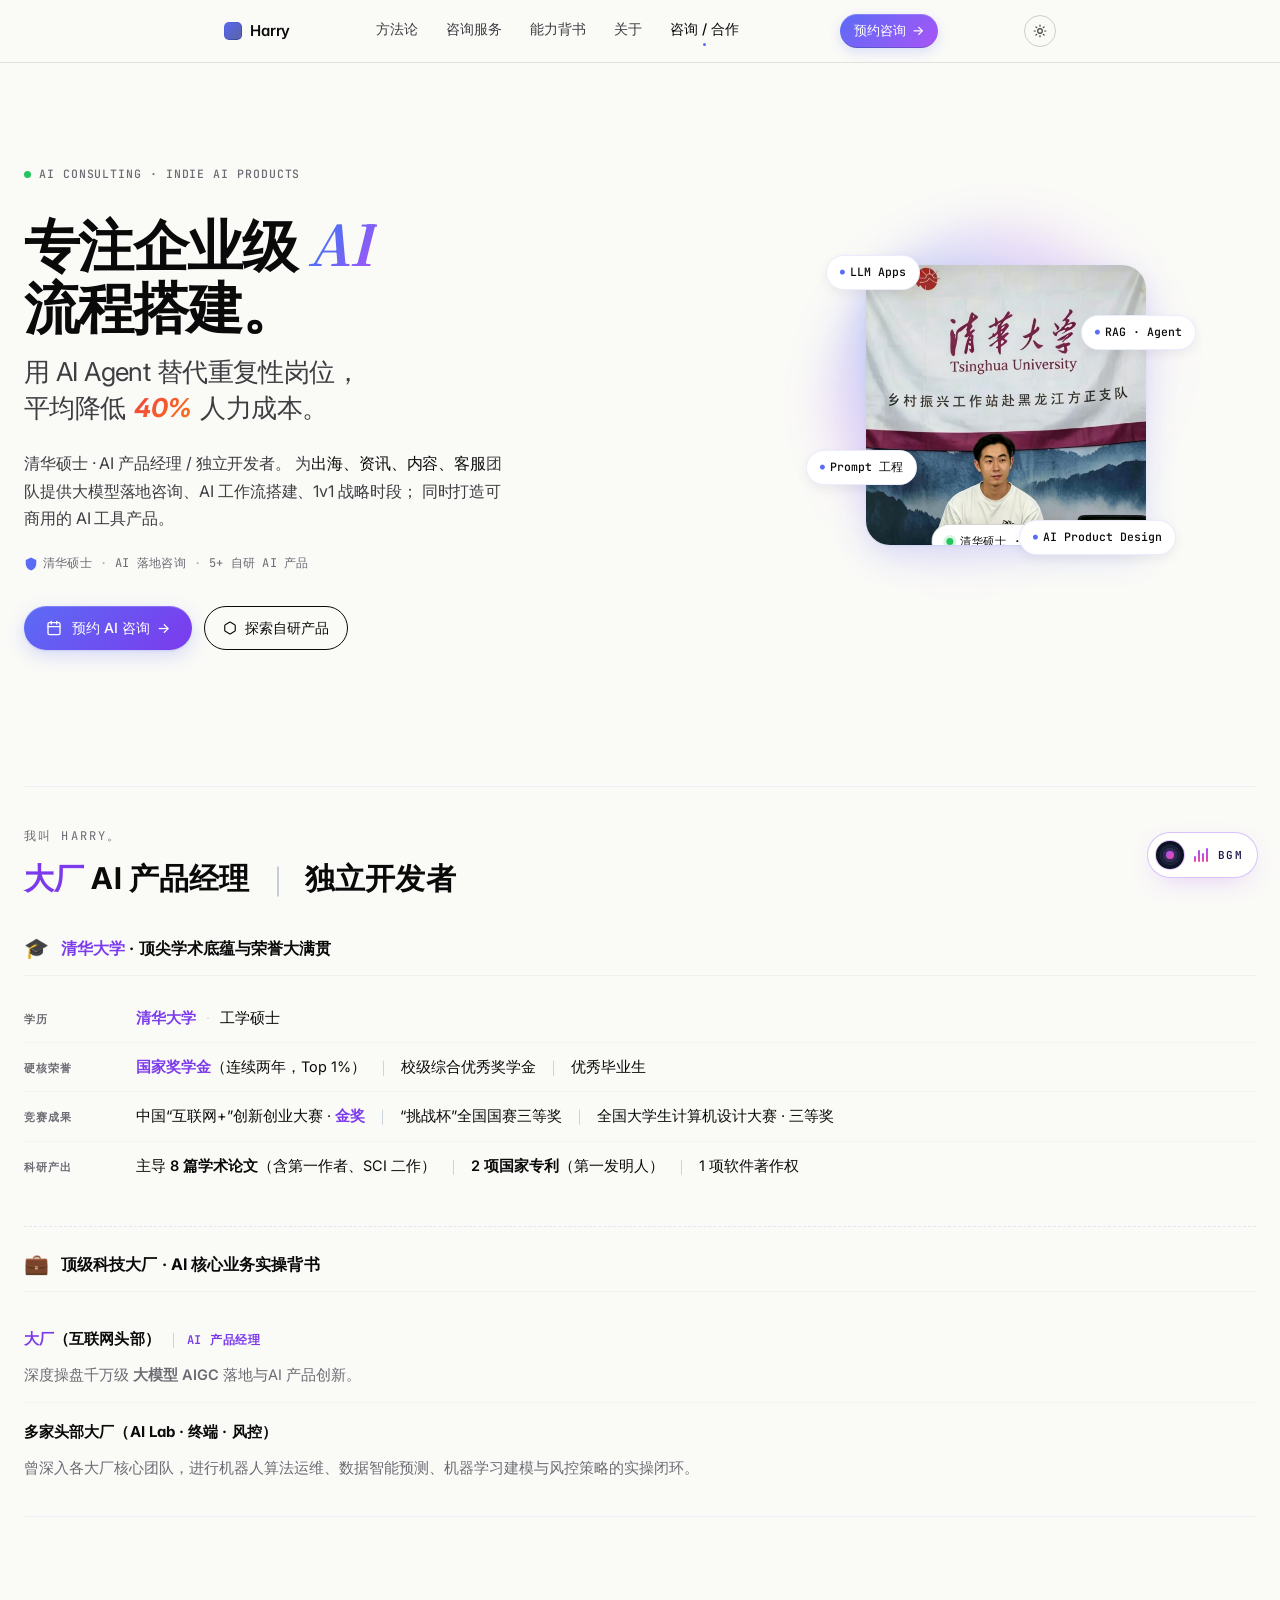
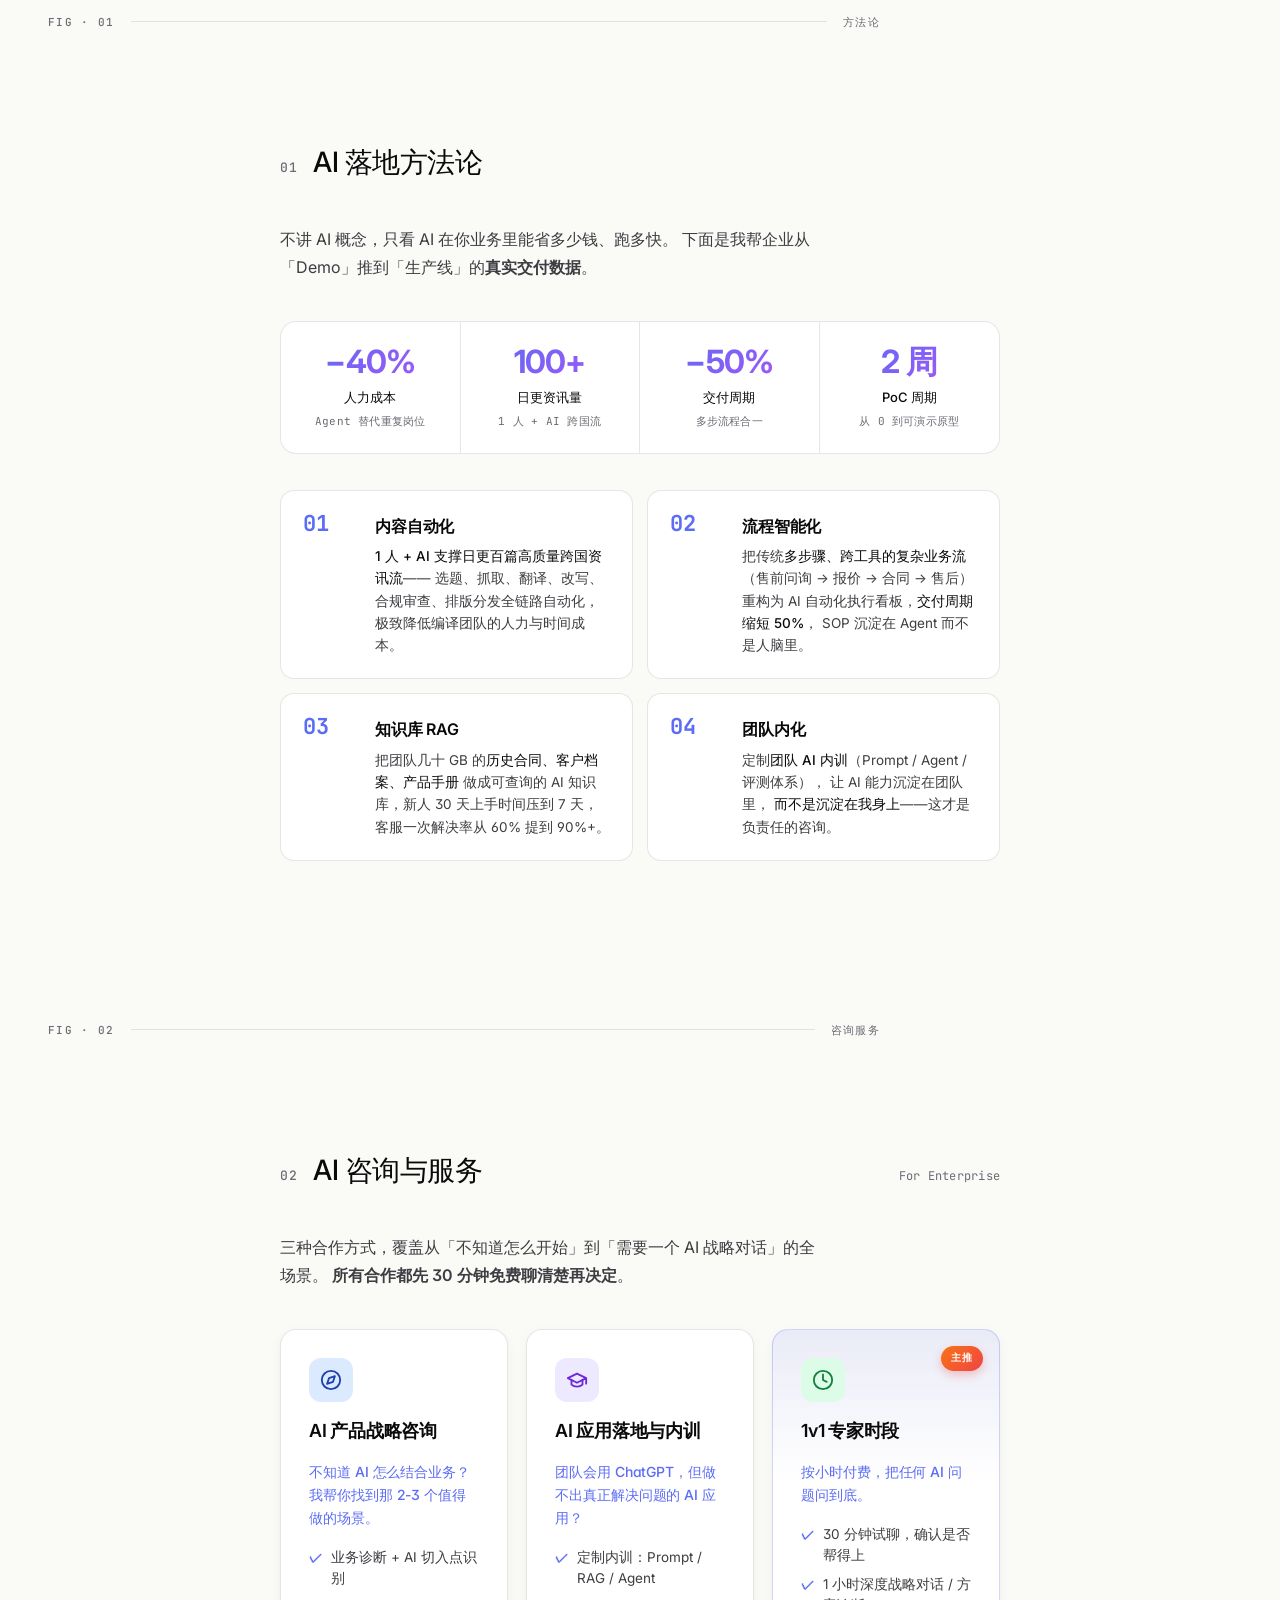
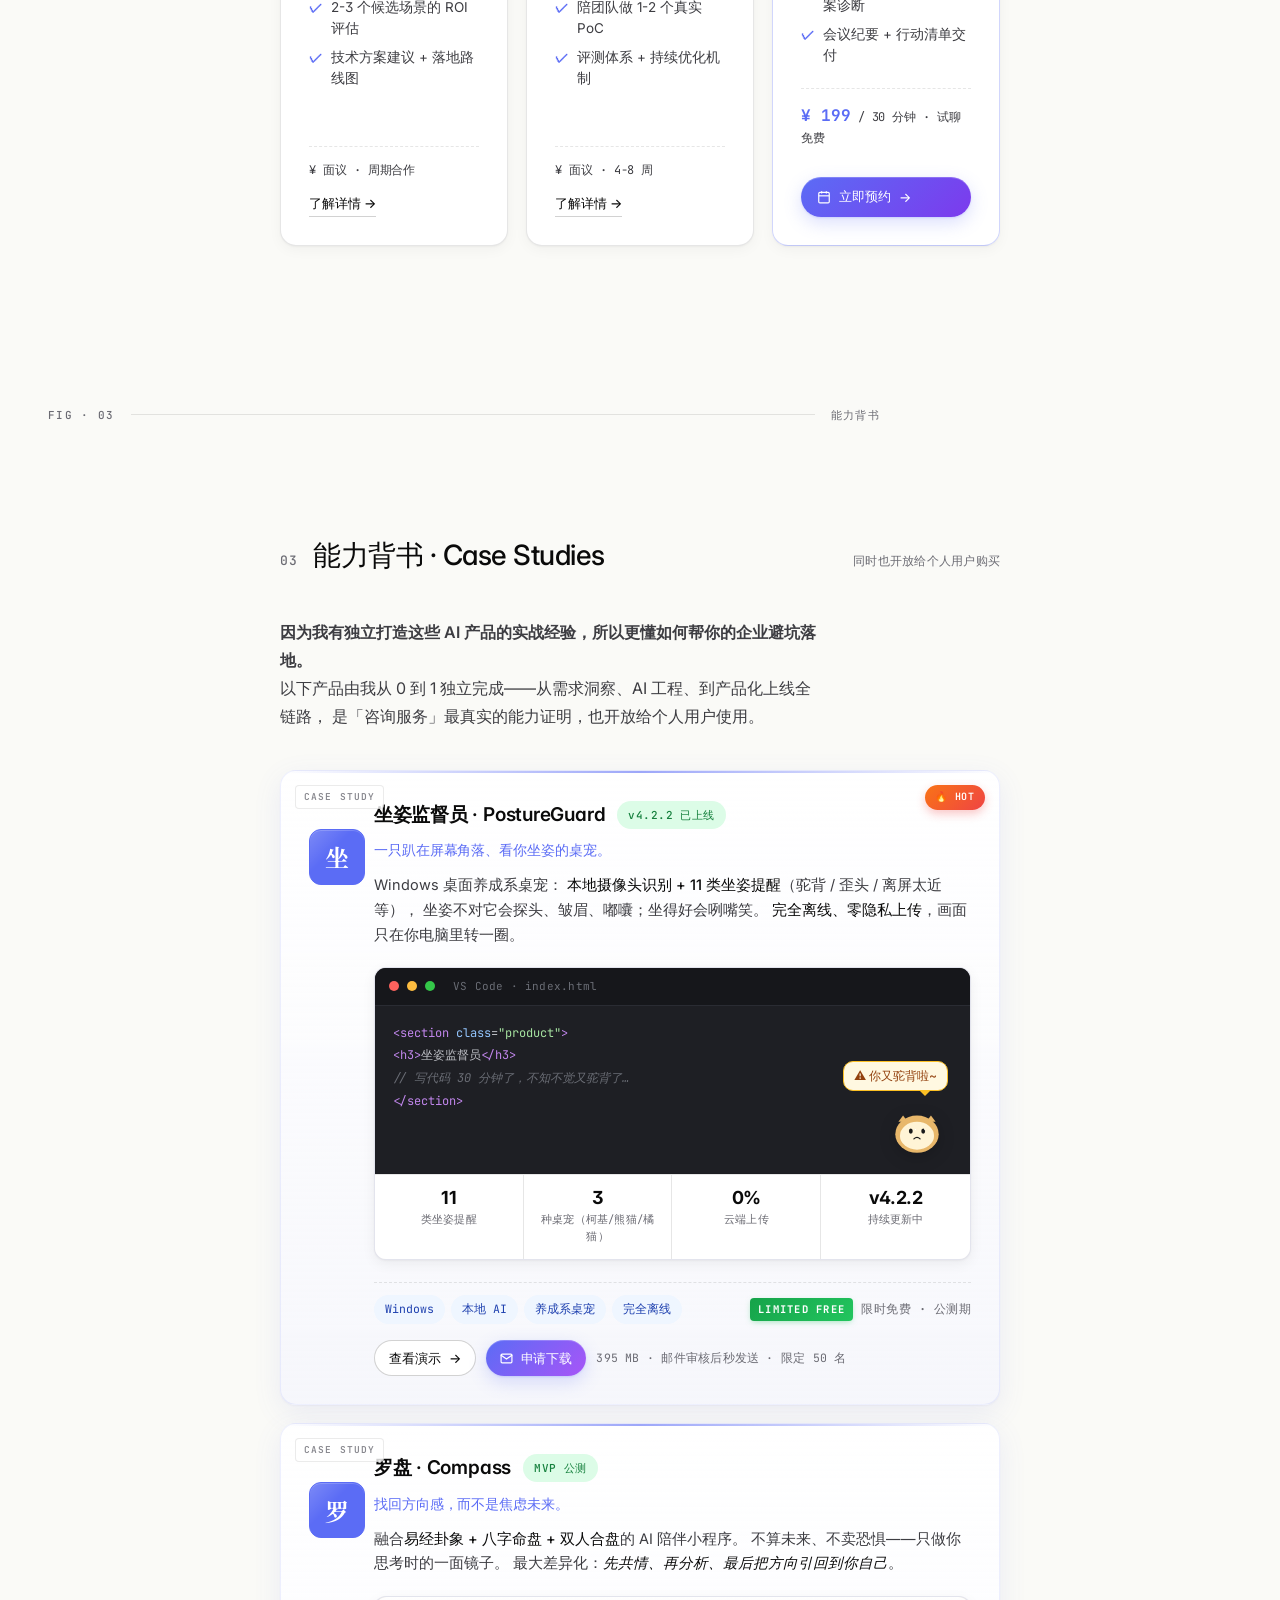
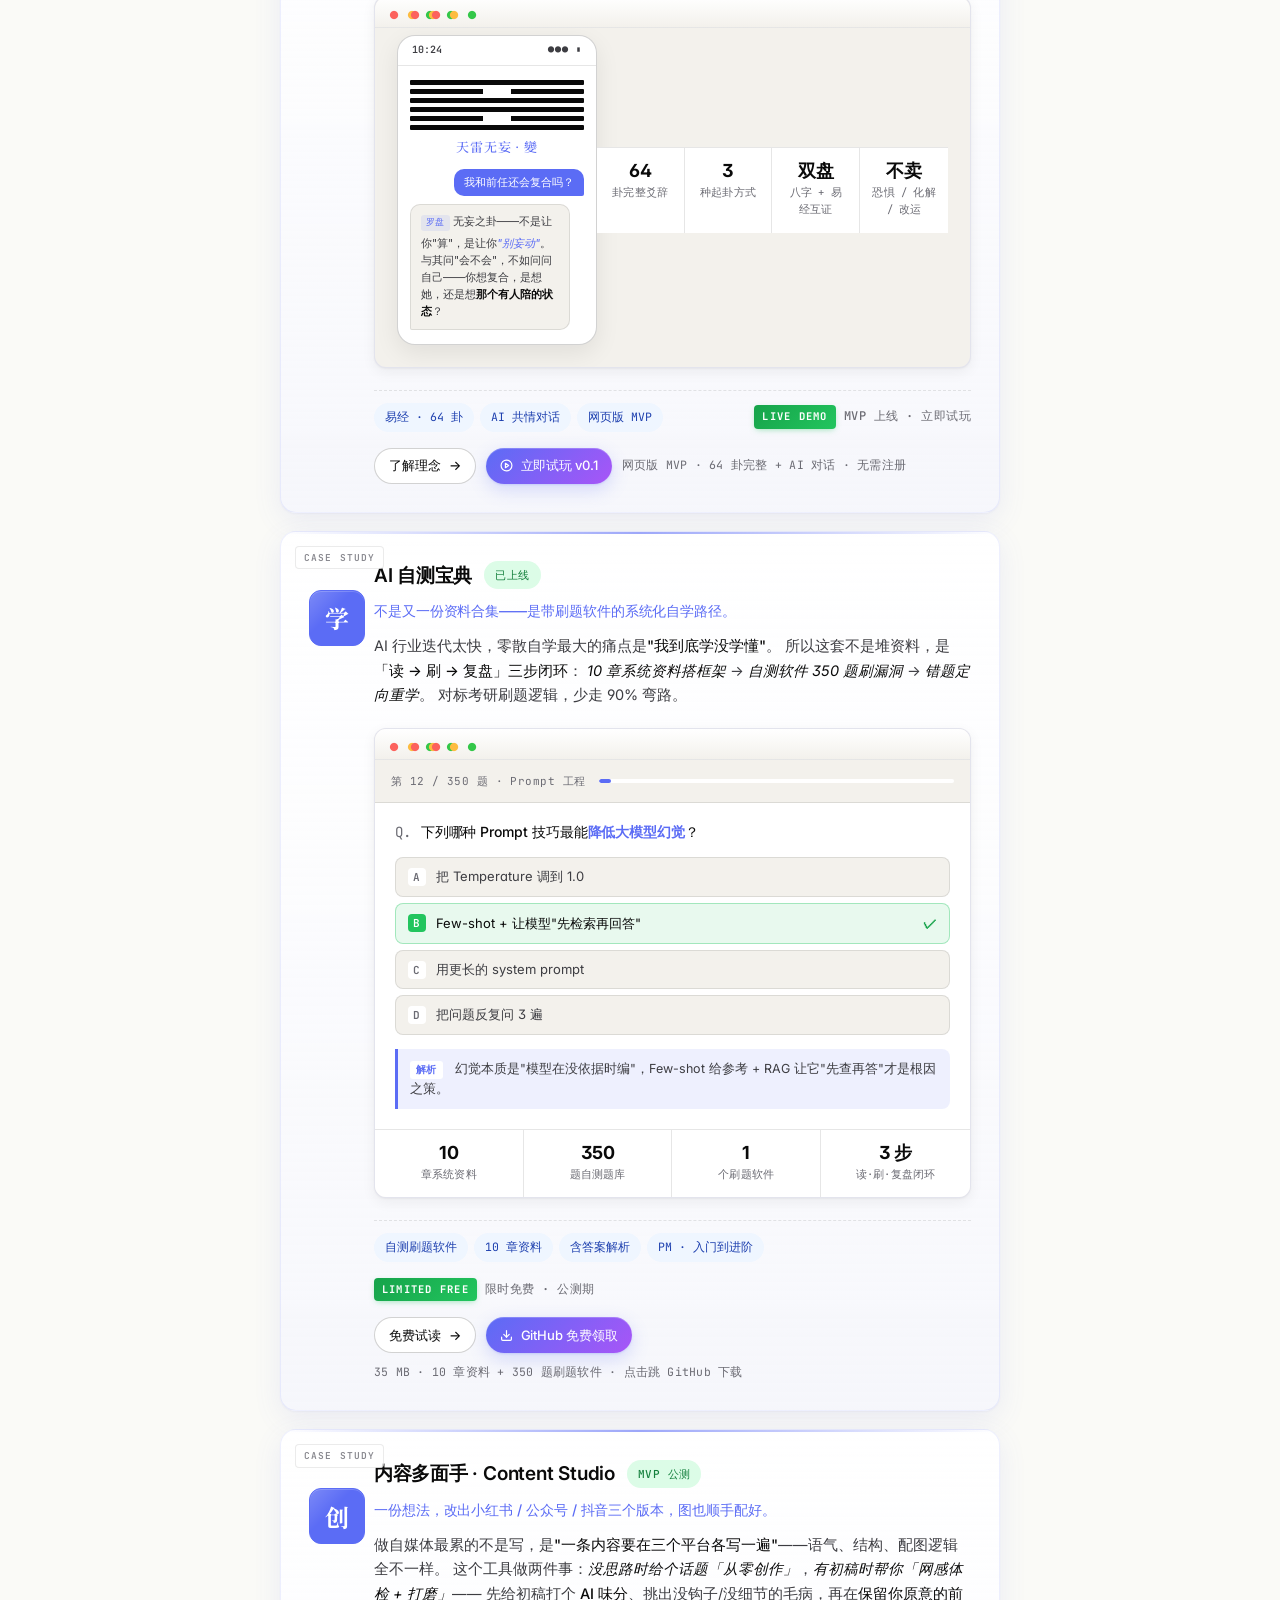
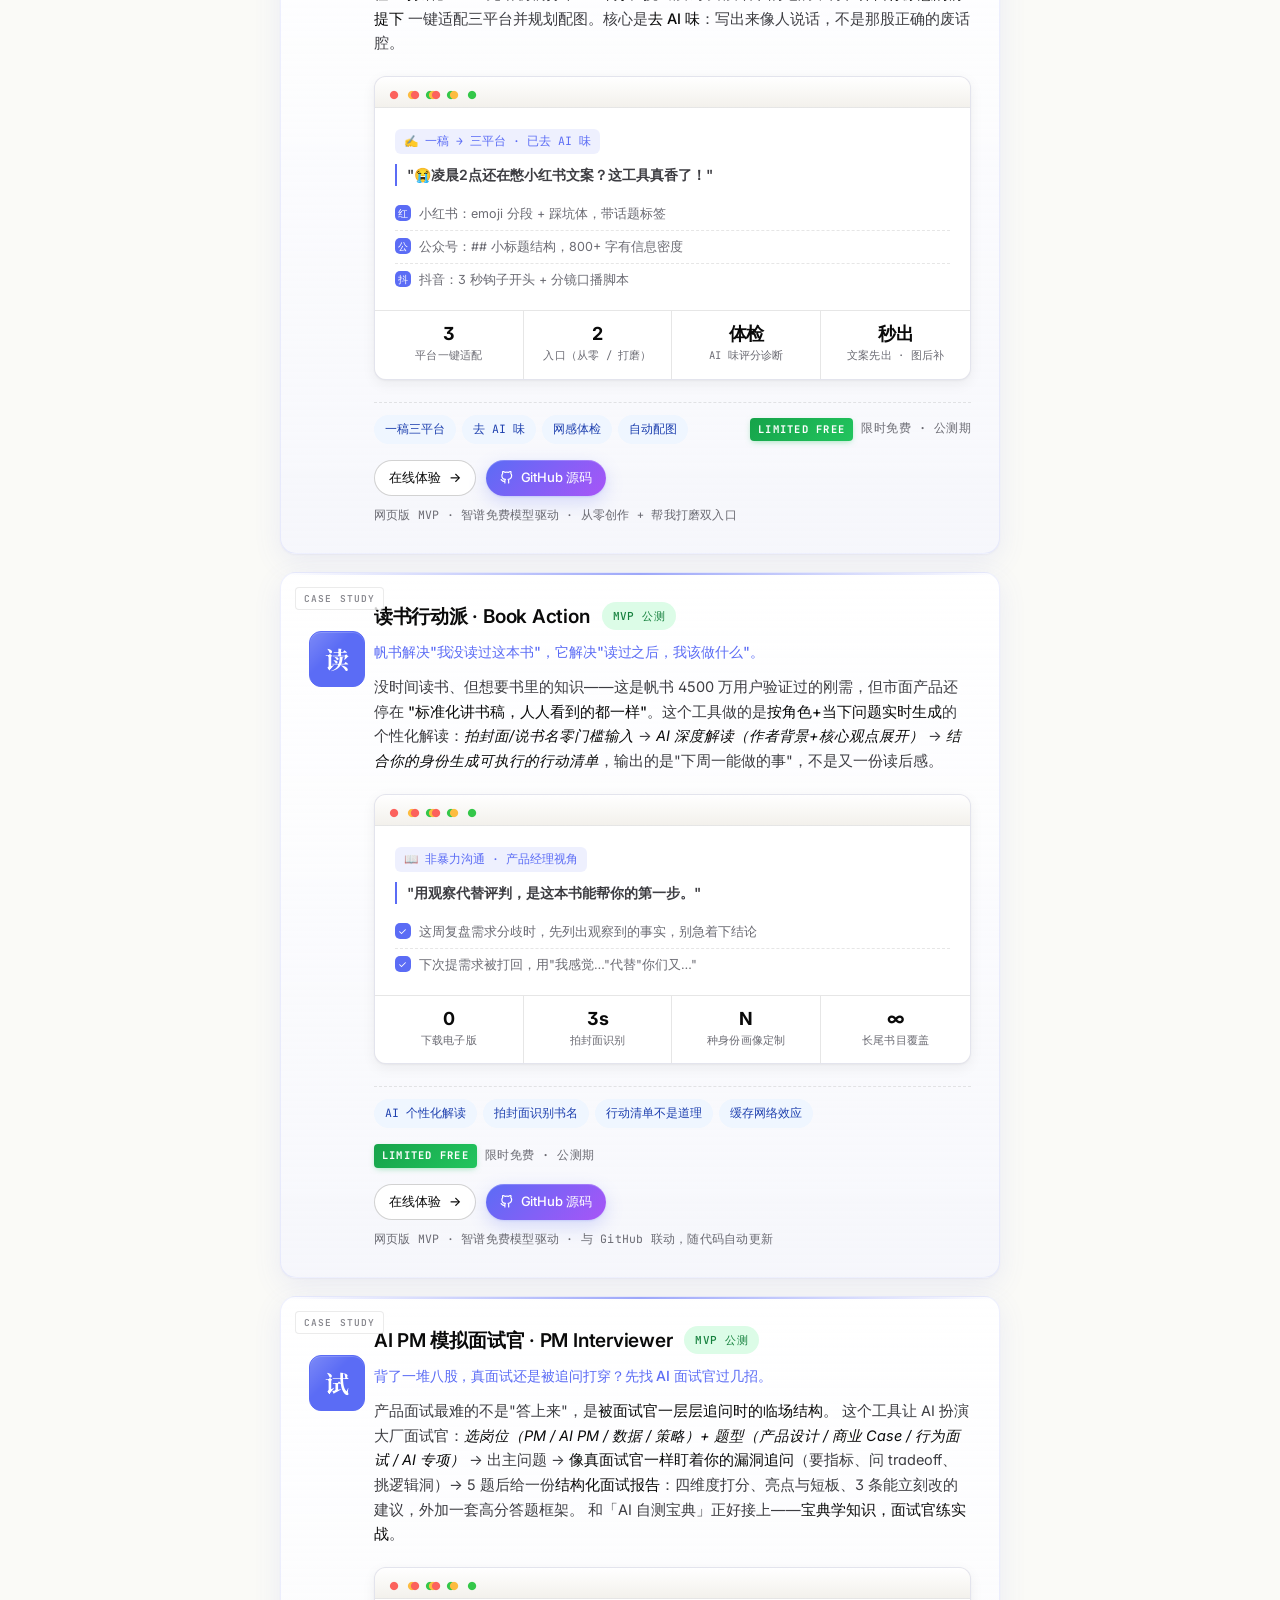
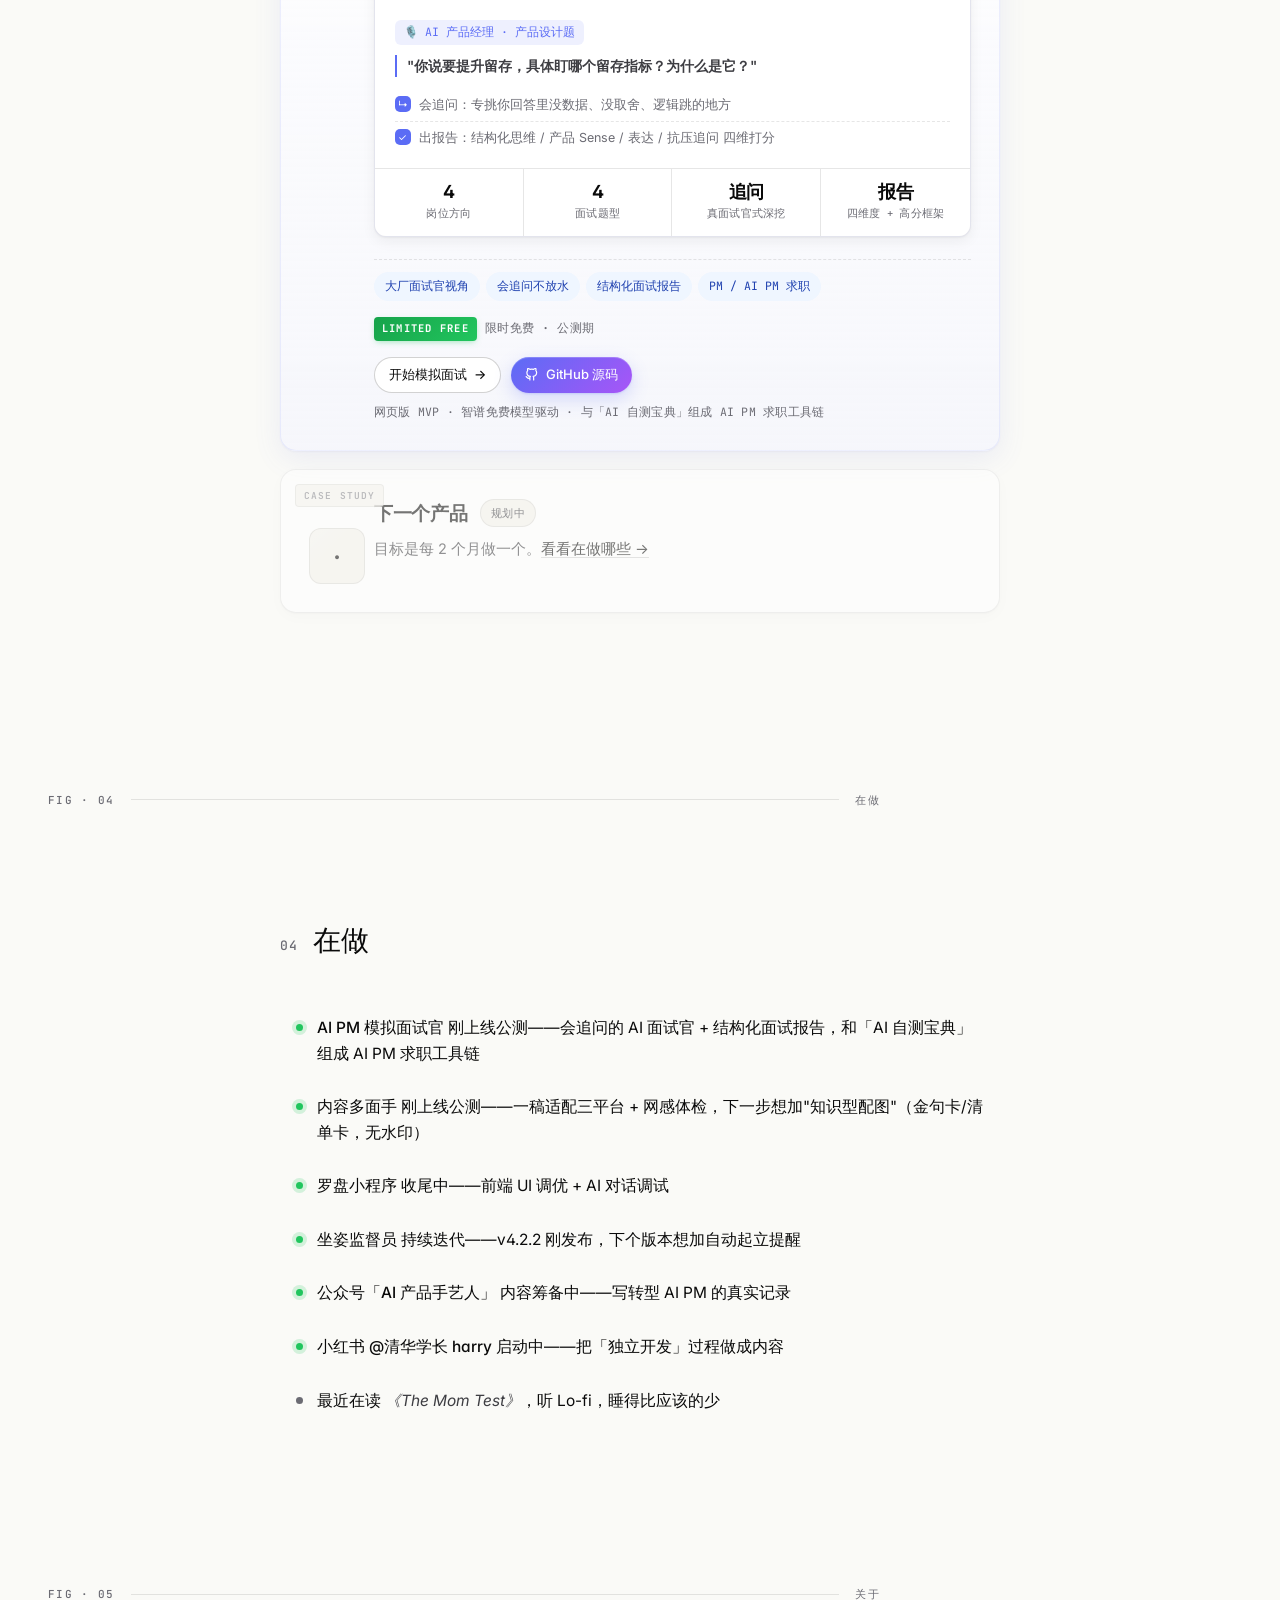
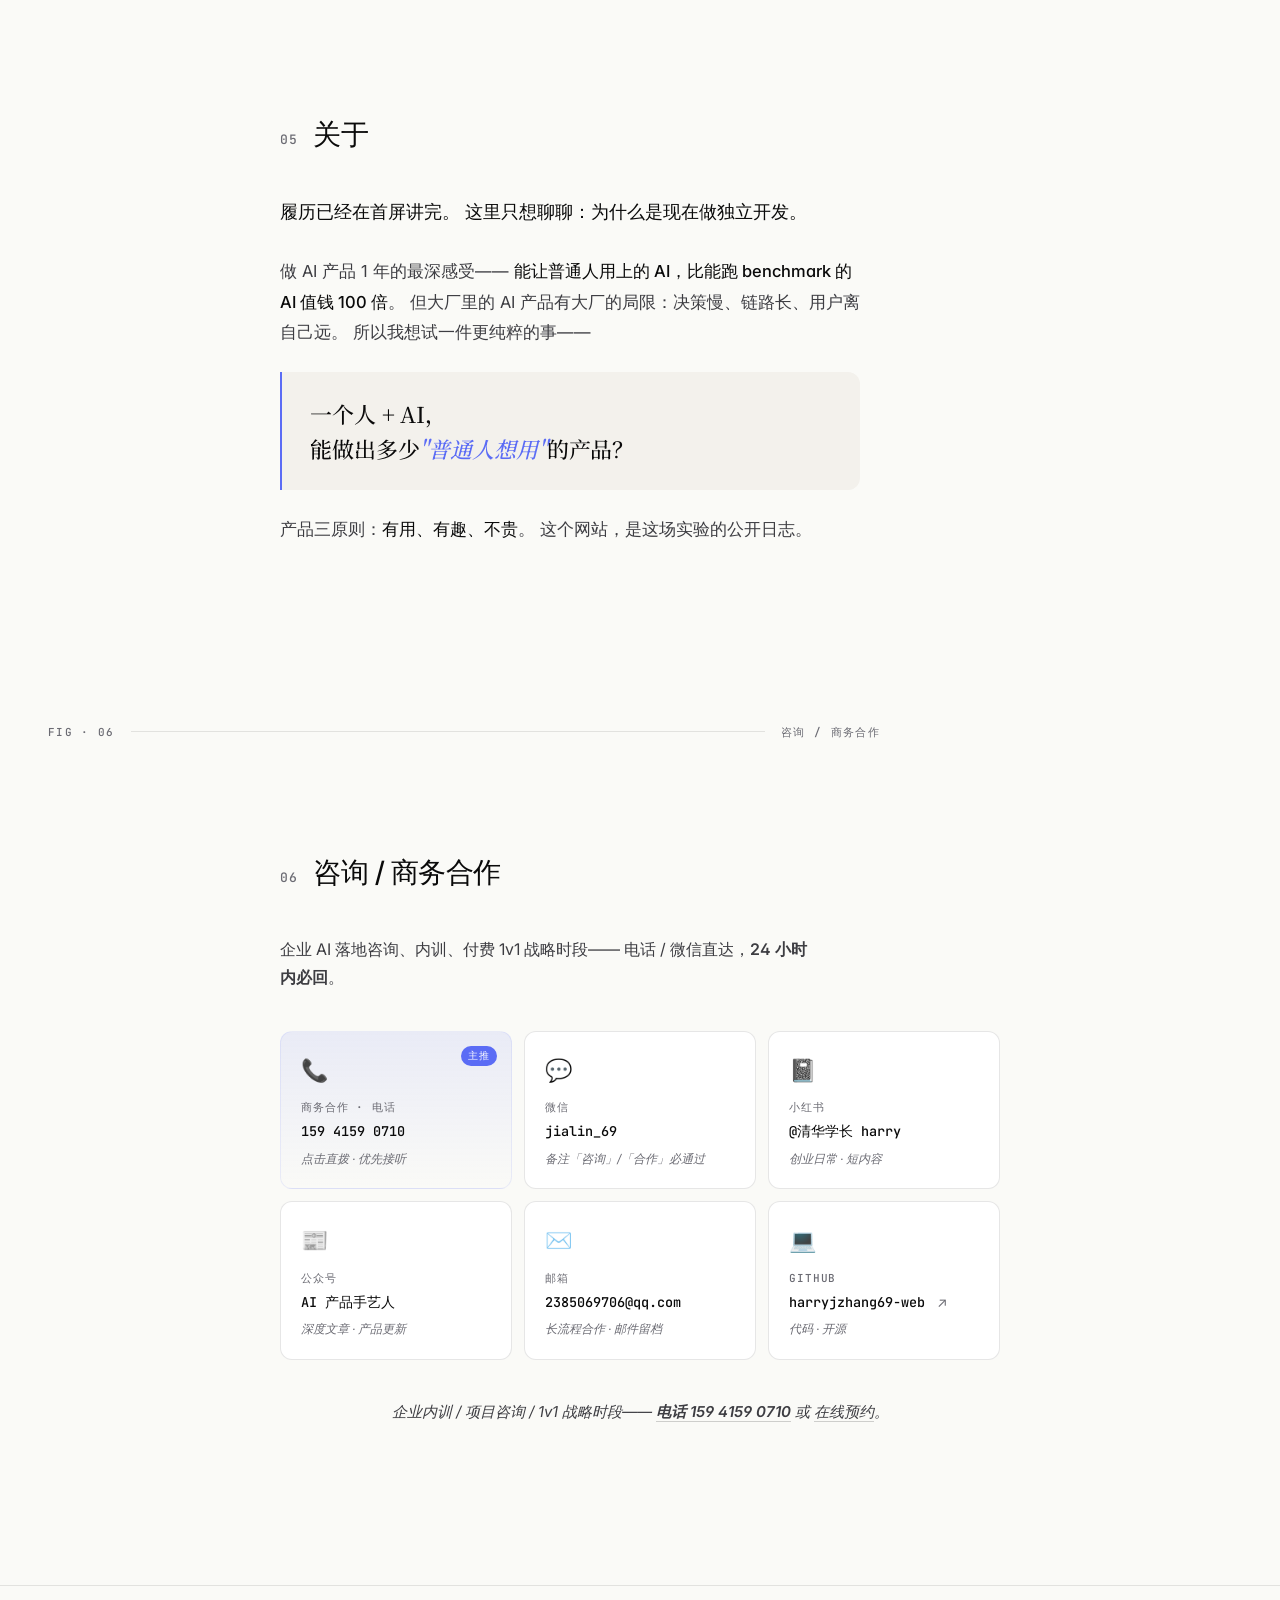
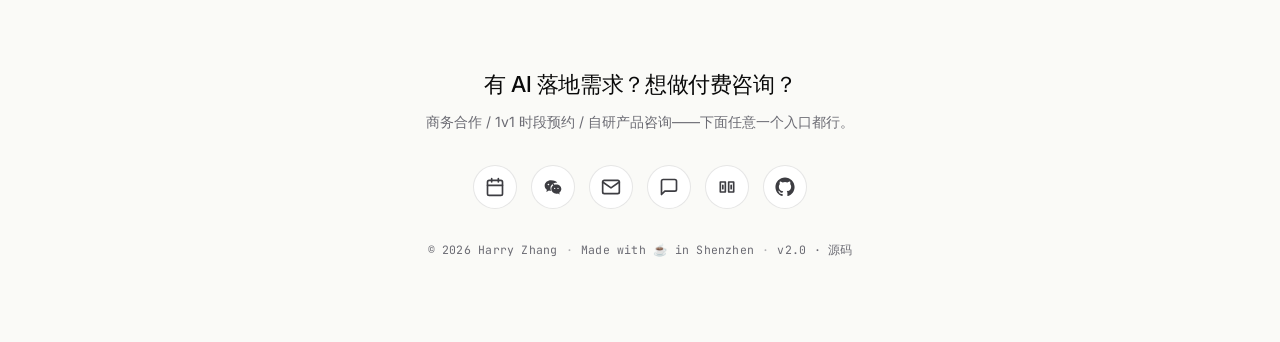
==== commit bfe3efcb: "pm-interviewer: point links to new standalone repo, update HANDOVER" ====
--- a/index.html
+++ b/index.html
@@ -965,7 +965,7 @@
               <span>开始模拟面试</span>
               <span class="btn-arrow">→</span>
             </a>
-            <a href="https://github.com/harryjzhang69-web/personal-site/tree/main/products/pm-interviewer"
+            <a href="https://github.com/harryjzhang69-web/pm-interviewer"
                target="_blank" rel="noopener"
                class="btn btn-primary btn-sm btn-buy">
               <svg width="13" height="13" viewBox="0 0 24 24" fill="none" stroke="currentColor" stroke-width="2.2" stroke-linecap="round" stroke-linejoin="round"><path d="M9 19c-5 1.5-5-2.5-7-3m14 6v-3.87a3.37 3.37 0 0 0-.94-2.61c3.14-.35 6.44-1.54 6.44-7A5.44 5.44 0 0 0 20 4.77 5.07 5.07 0 0 0 19.91 1S18.73.65 16 2.48a13.38 13.38 0 0 0-7 0C6.27.65 5.09 1 5.09 1A5.07 5.07 0 0 0 5 4.77a5.44 5.44 0 0 0-1.5 3.78c0 5.42 3.3 6.61 6.44 7A3.37 3.37 0 0 0 9 18.13V22"/></svg>
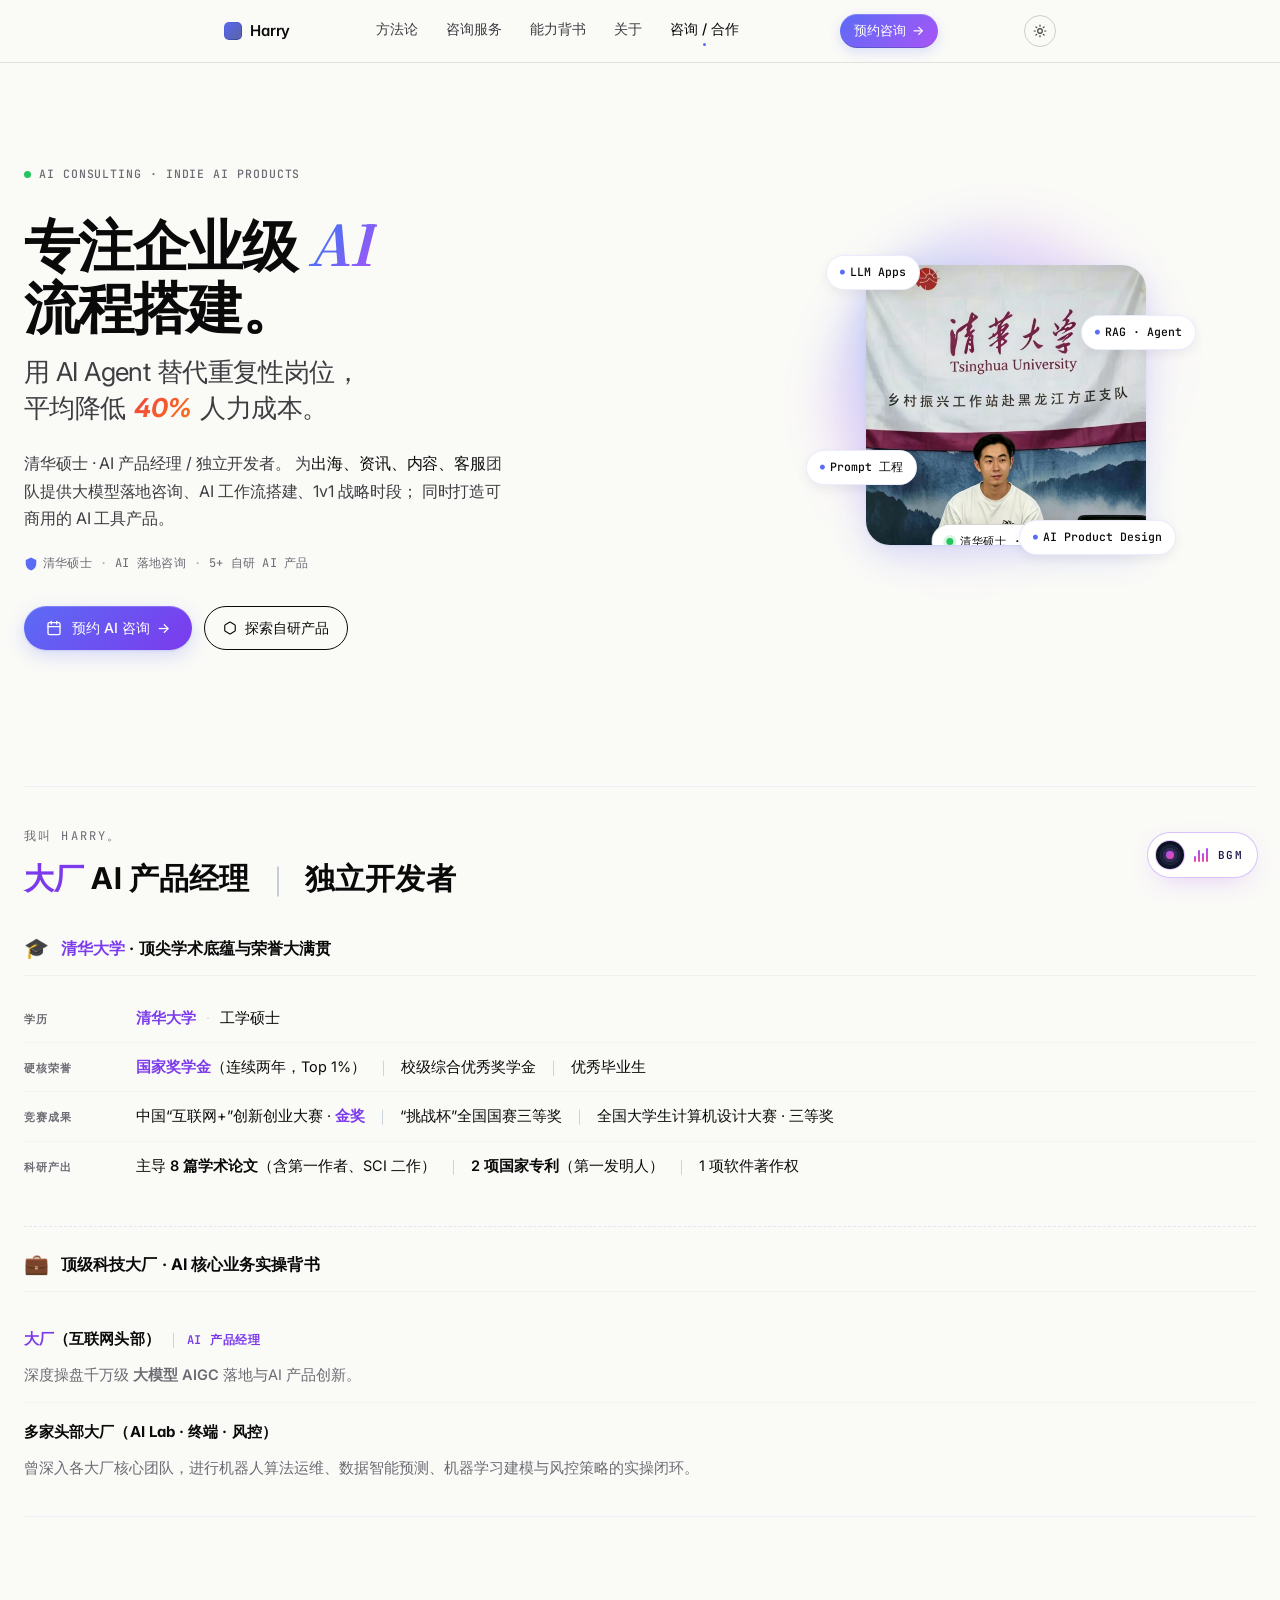
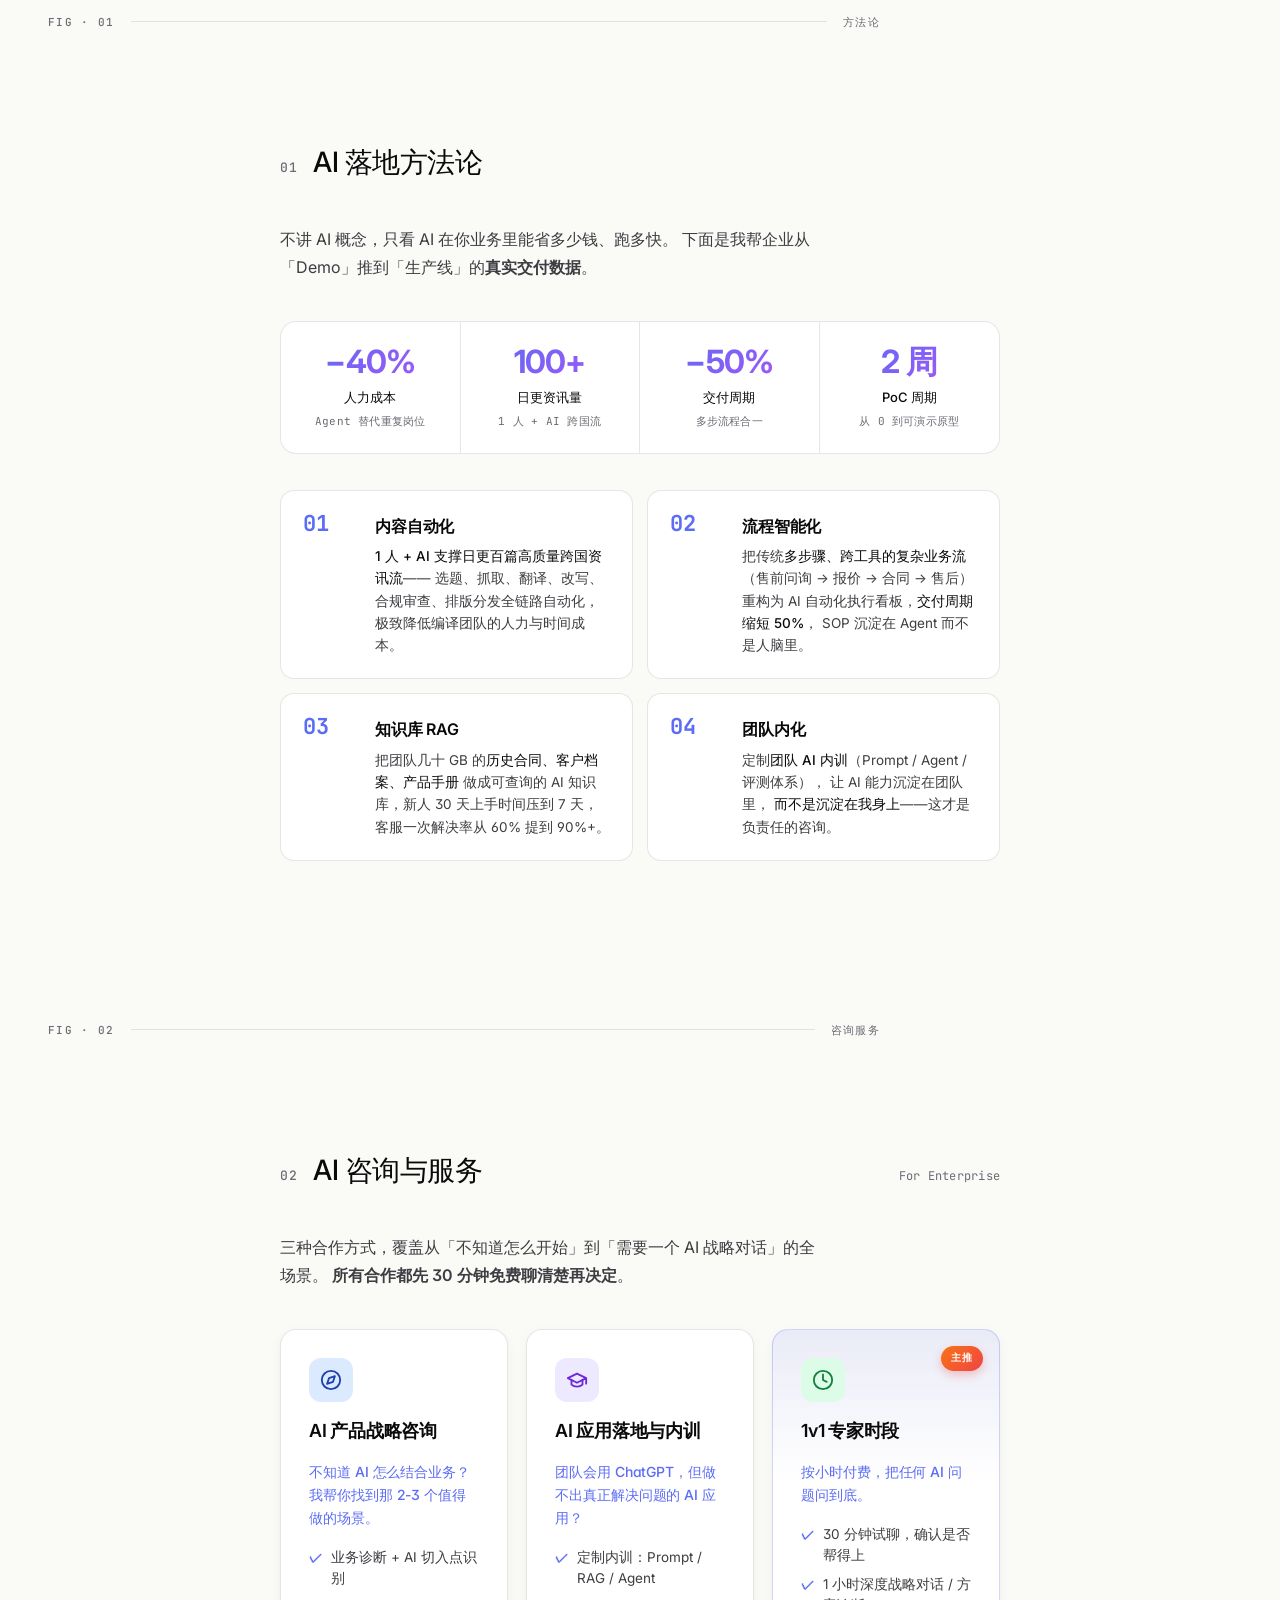
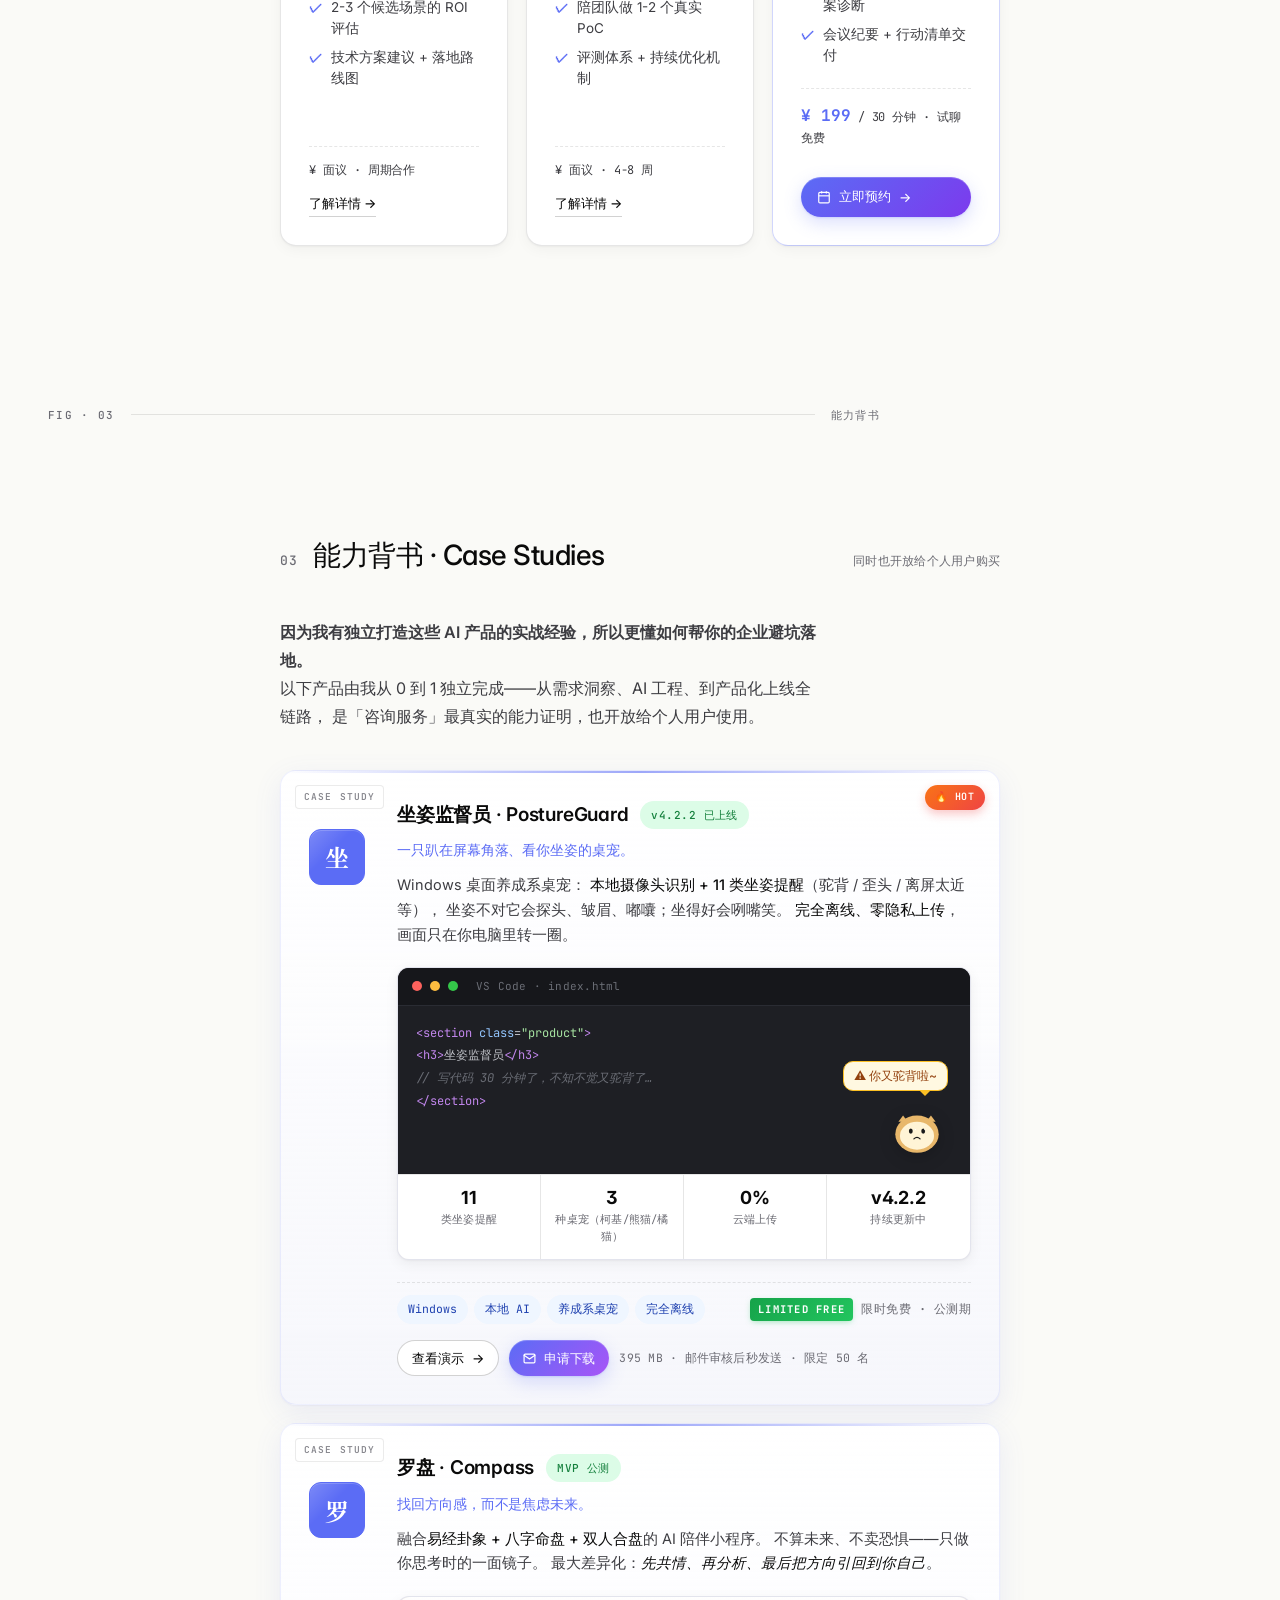
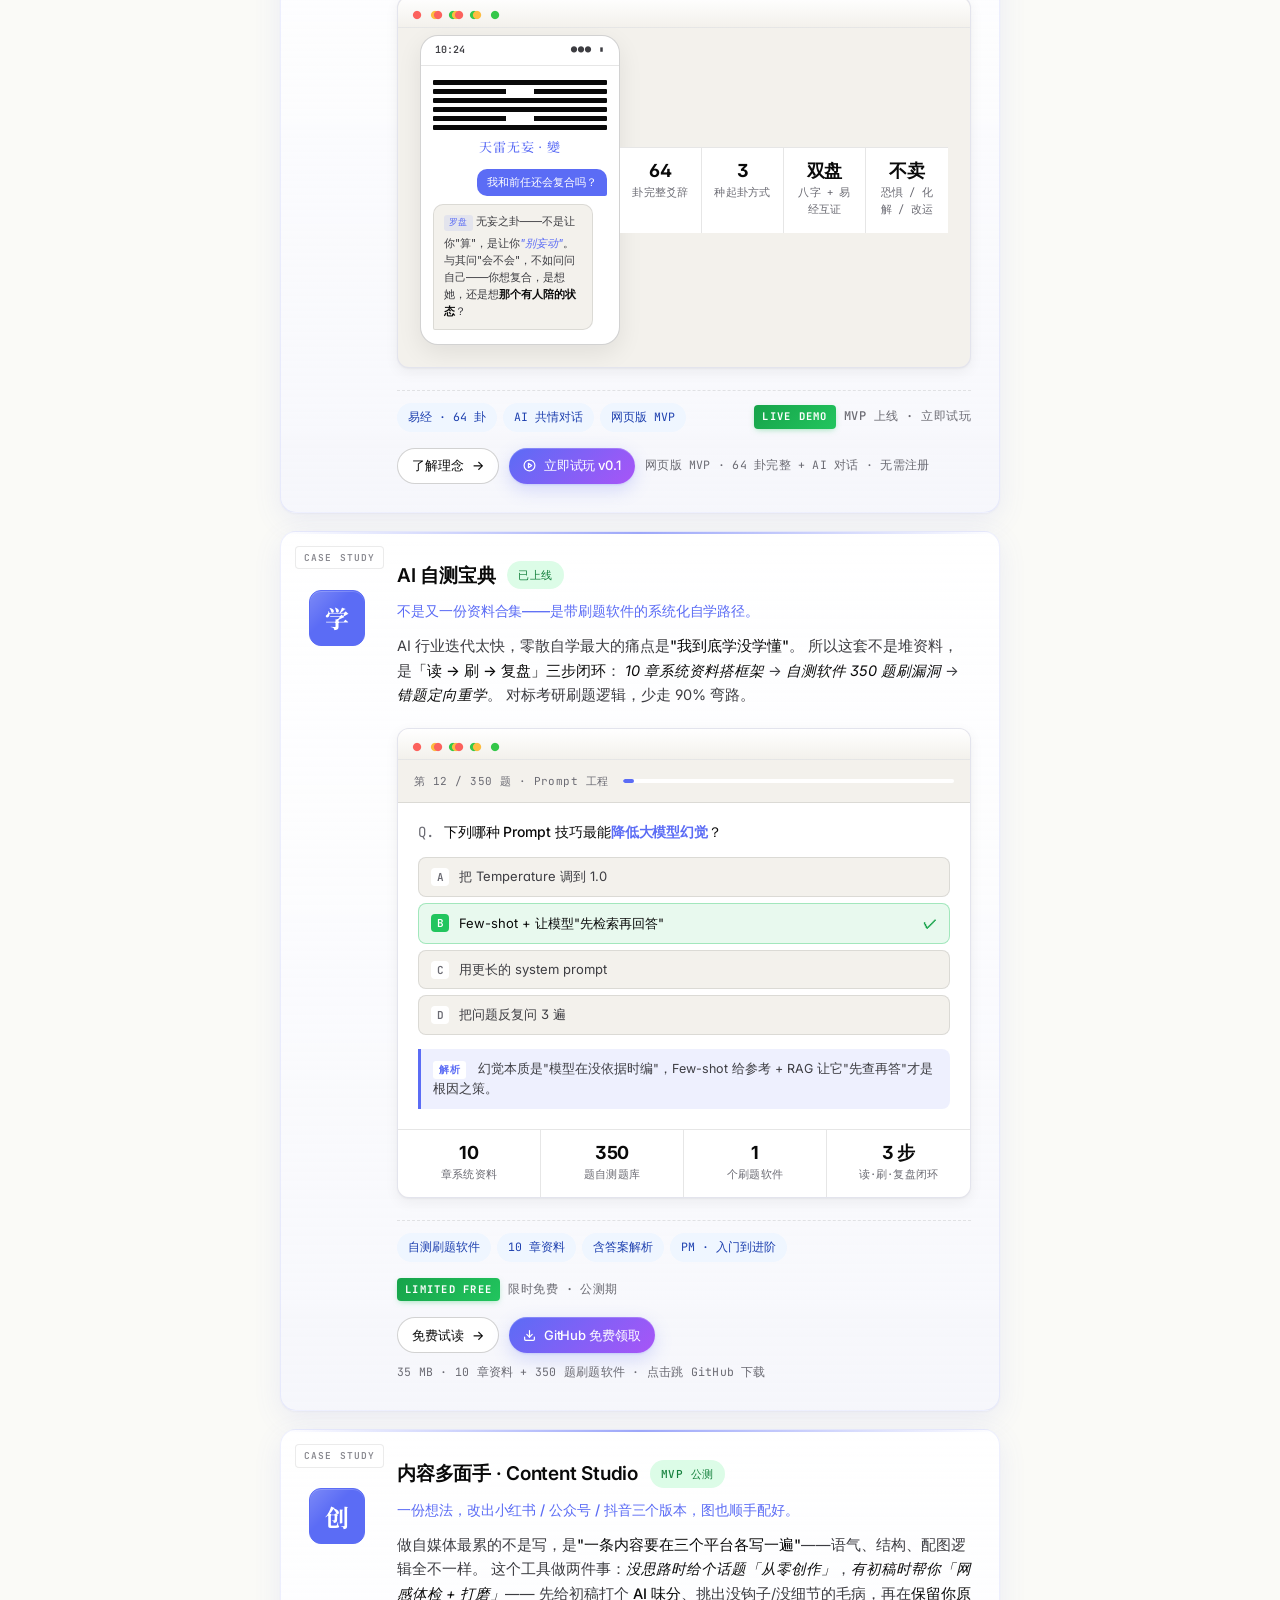
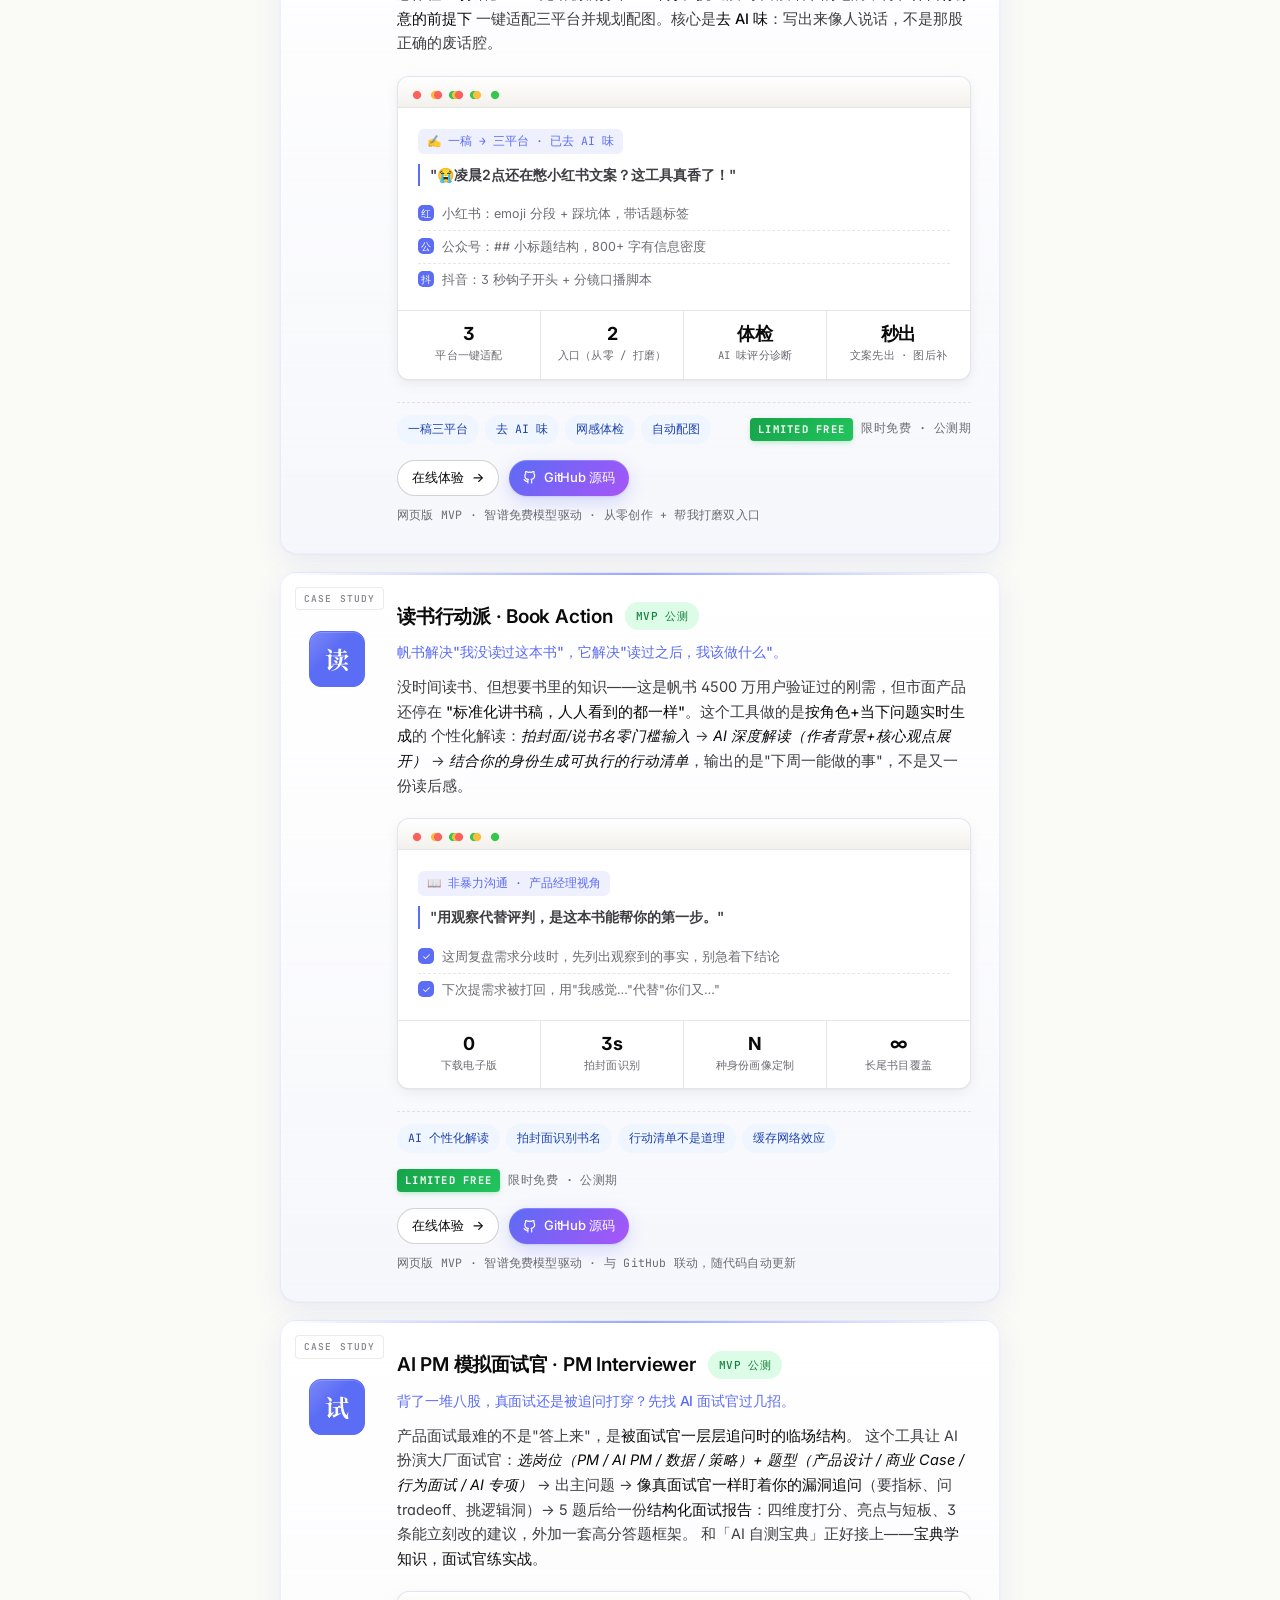
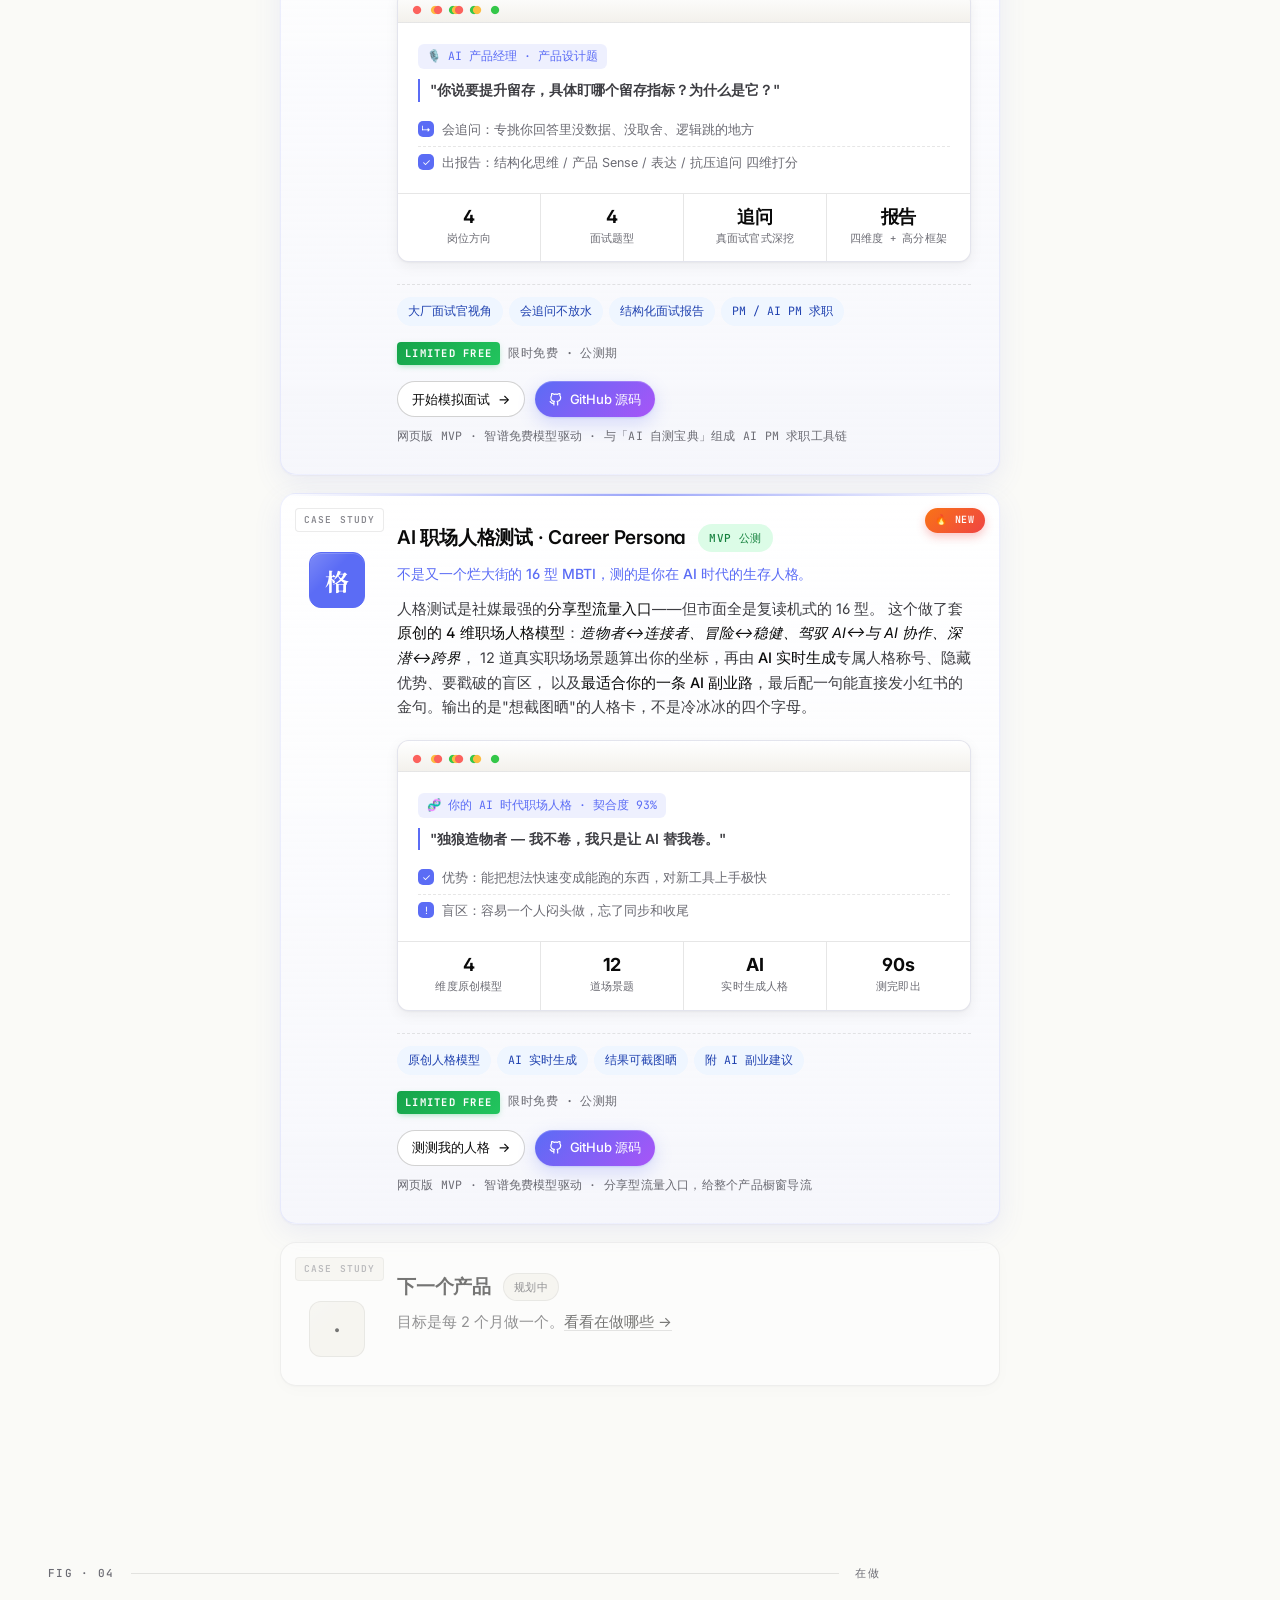
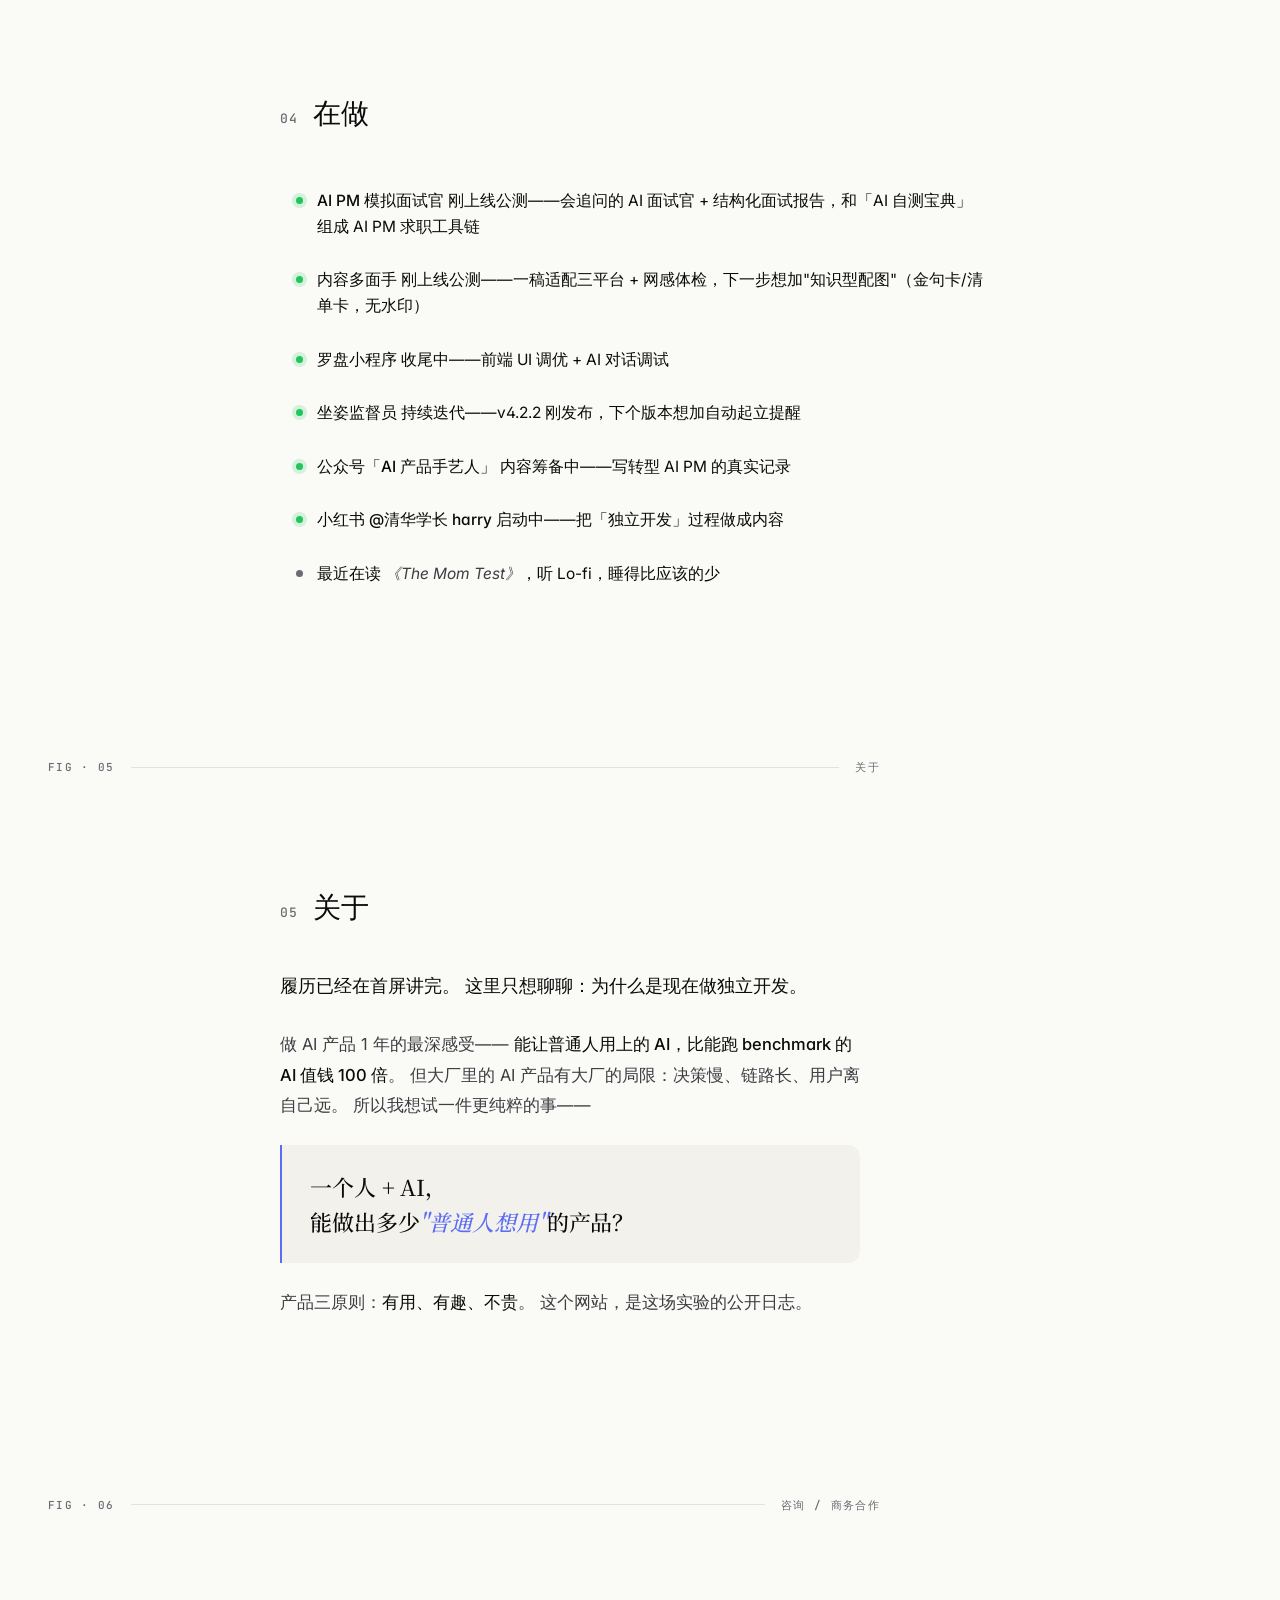
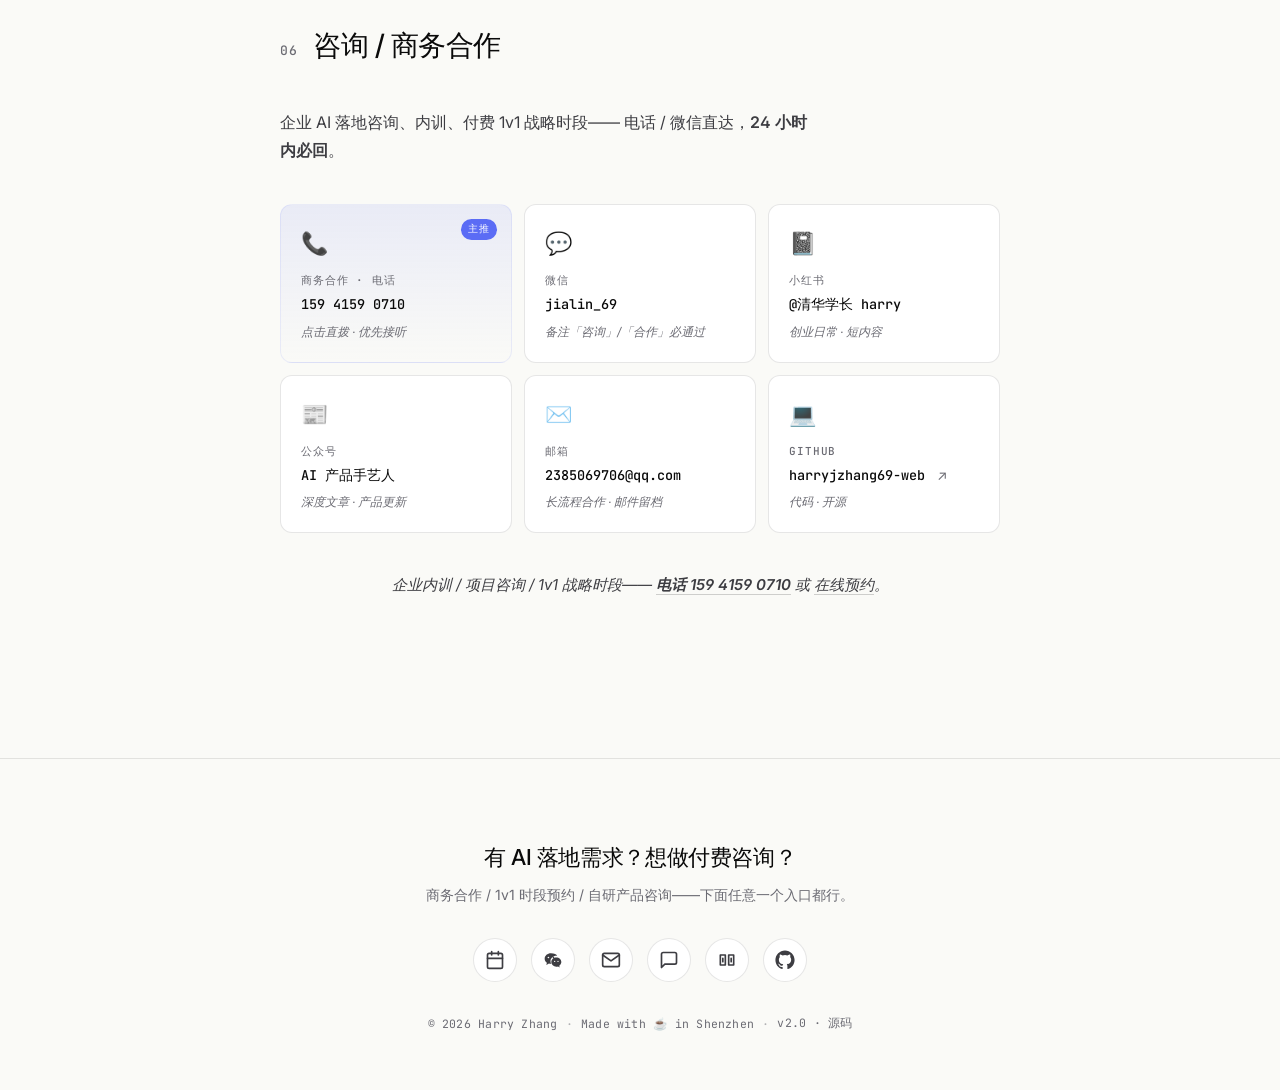
==== commit dbf406a5: "feat: add AI Career Persona test (new product #7) + update HANDOVER" ====
--- a/index.html
+++ b/index.html
@@ -976,6 +976,71 @@
         </div>
       </article>
 
+      <!-- AI 职场人格测试 -->
+      <article class="product featured">
+        <span class="product-hot">🔥 NEW</span>
+        <div class="product-glyph">格</div>
+        <div class="product-body">
+          <div class="product-head">
+            <h3>AI 职场人格测试 · Career Persona</h3>
+            <span class="status status-live">MVP 公测</span>
+          </div>
+          <p class="product-tagline">不是又一个烂大街的 16 型 MBTI，测的是你在 AI 时代的生存人格。</p>
+          <p class="product-desc">
+            人格测试是社媒最强的<strong>分享型流量入口</strong>——但市面全是复读机式的 16 型。
+            这个做了套<strong>原创的 4 维职场人格模型</strong>：<em>造物者↔连接者、冒险↔稳健、驾驭 AI↔与 AI 协作、深潜↔跨界</em>，
+            12 道真实职场场景题算出你的坐标，再由 <strong>AI 实时生成</strong>专属人格称号、隐藏优势、要戳破的盲区，
+            以及<strong>最适合你的一条 AI 副业路</strong>，最后配一句能直接发小红书的金句。输出的是"想截图晒"的人格卡，不是冷冰冰的四个字母。
+          </p>
+
+          <!-- DEMO: 人格结果卡预览 -->
+          <div class="demo demo-book">
+            <div class="demo-book-card">
+              <div class="demo-book-tag">🧬 你的 AI 时代职场人格 · 契合度 93%</div>
+              <div class="demo-book-quote">
+                "独狼造物者 — 我不卷，我只是让 AI 替我卷。"
+              </div>
+              <ul class="demo-book-actions">
+                <li><span class="demo-book-check">✓</span> 优势：能把想法快速变成能跑的东西，对新工具上手极快</li>
+                <li><span class="demo-book-check">!</span> 盲区：容易一个人闷头做，忘了同步和收尾</li>
+              </ul>
+            </div>
+            <div class="demo-stats">
+              <div class="demo-stat"><strong>4</strong><span>维度原创模型</span></div>
+              <div class="demo-stat"><strong>12</strong><span>道场景题</span></div>
+              <div class="demo-stat"><strong>AI</strong><span>实时生成人格</span></div>
+              <div class="demo-stat"><strong>90s</strong><span>测完即出</span></div>
+            </div>
+          </div>
+
+          <div class="product-meta">
+            <ul class="product-tags">
+              <li>原创人格模型</li>
+              <li>AI 实时生成</li>
+              <li>结果可截图晒</li>
+              <li>附 AI 副业建议</li>
+            </ul>
+            <span class="product-price product-price--free">
+              <span class="price-flag">LIMITED FREE</span>
+              限时免费 · 公测期
+            </span>
+          </div>
+          <div class="product-cta product-cta-dual">
+            <a href="https://career-persona-zvkhs7bt.edgeone.dev" target="_blank" rel="noopener" class="btn btn-secondary btn-sm">
+              <span>测测我的人格</span>
+              <span class="btn-arrow">→</span>
+            </a>
+            <a href="https://github.com/harryjzhang69-web/career-persona"
+               target="_blank" rel="noopener"
+               class="btn btn-primary btn-sm btn-buy">
+              <svg width="13" height="13" viewBox="0 0 24 24" fill="none" stroke="currentColor" stroke-width="2.2" stroke-linecap="round" stroke-linejoin="round"><path d="M9 19c-5 1.5-5-2.5-7-3m14 6v-3.87a3.37 3.37 0 0 0-.94-2.61c3.14-.35 6.44-1.54 6.44-7A5.44 5.44 0 0 0 20 4.77 5.07 5.07 0 0 0 19.91 1S18.73.65 16 2.48a13.38 13.38 0 0 0-7 0C6.27.65 5.09 1 5.09 1A5.07 5.07 0 0 0 5 4.77a5.44 5.44 0 0 0-1.5 3.78c0 5.42 3.3 6.61 6.44 7A3.37 3.37 0 0 0 9 18.13V22"/></svg>
+              <span>GitHub 源码</span>
+            </a>
+            <span class="product-eta">网页版 MVP · 智谱免费模型驱动 · 分享型流量入口，给整个产品橱窗导流</span>
+          </div>
+        </div>
+      </article>
+
       <!-- Coming soon -->
       <article class="product muted">
         <div class="product-glyph">·</div>
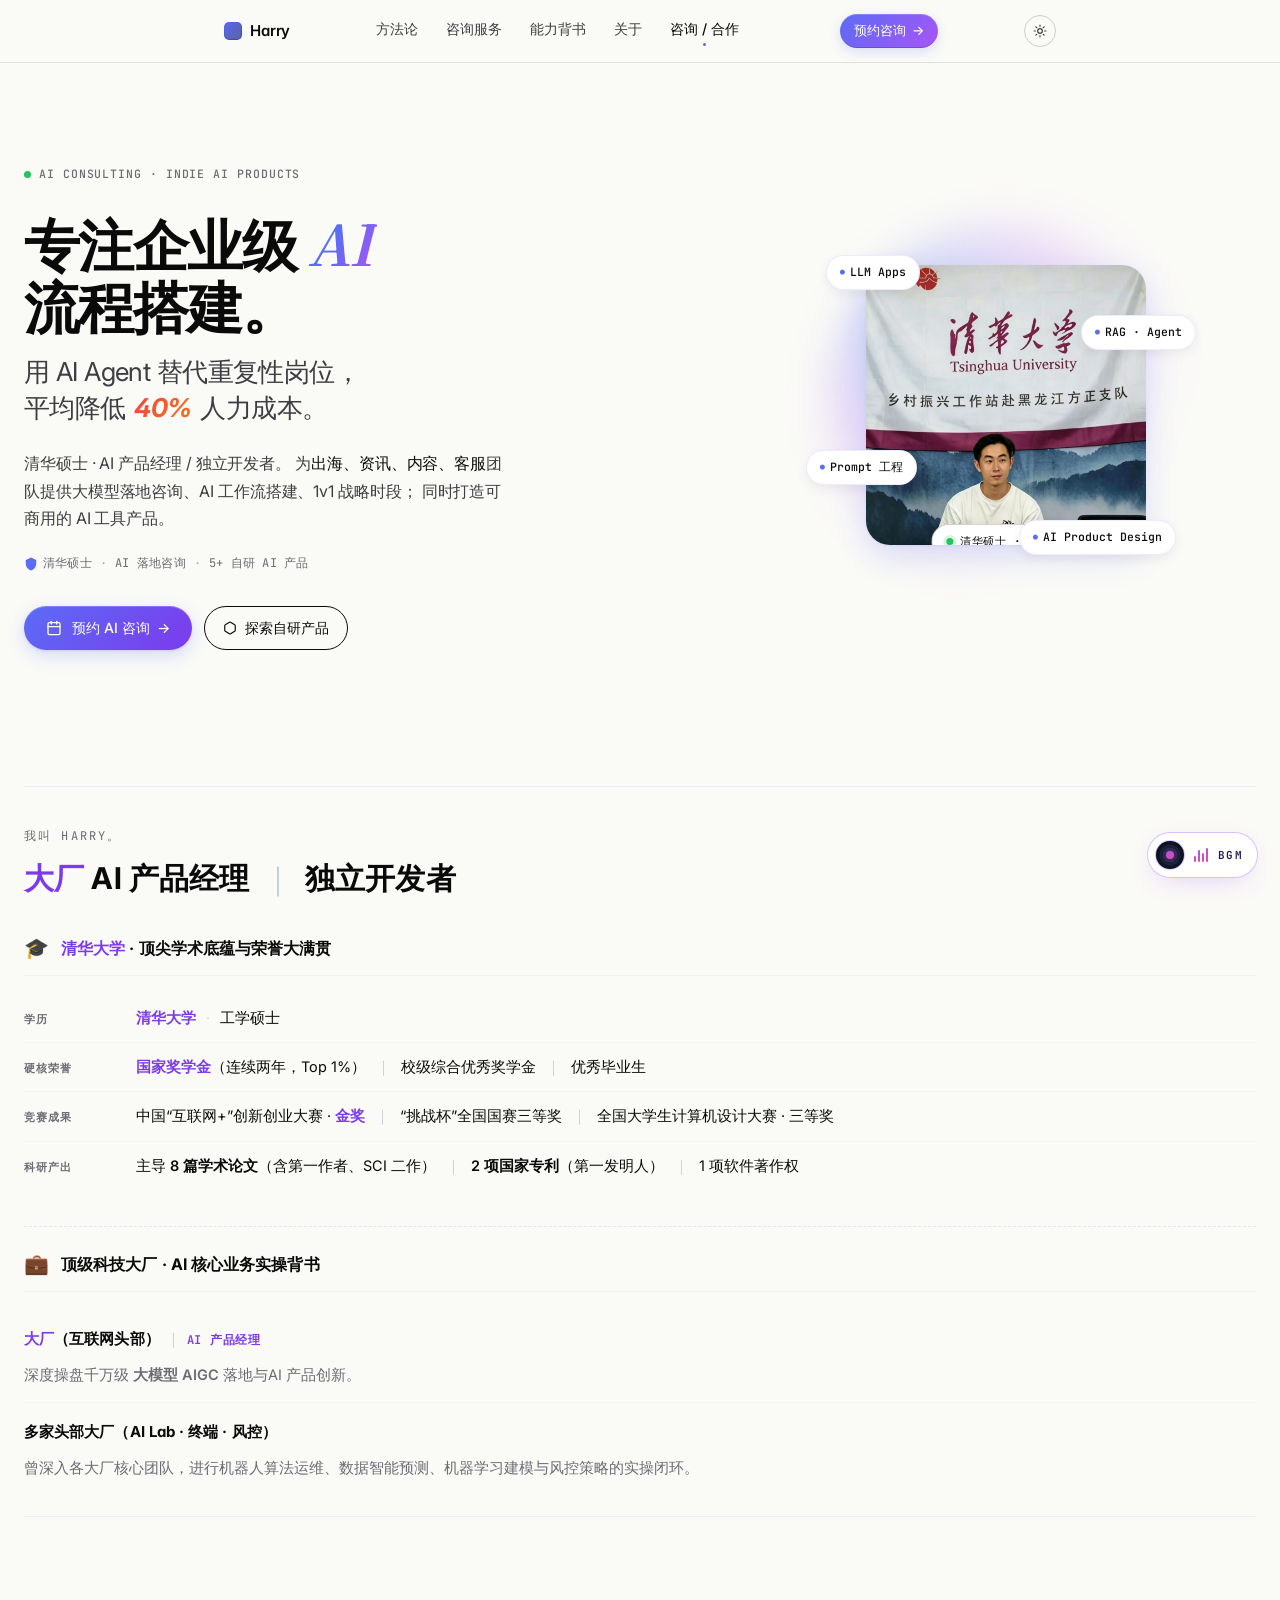
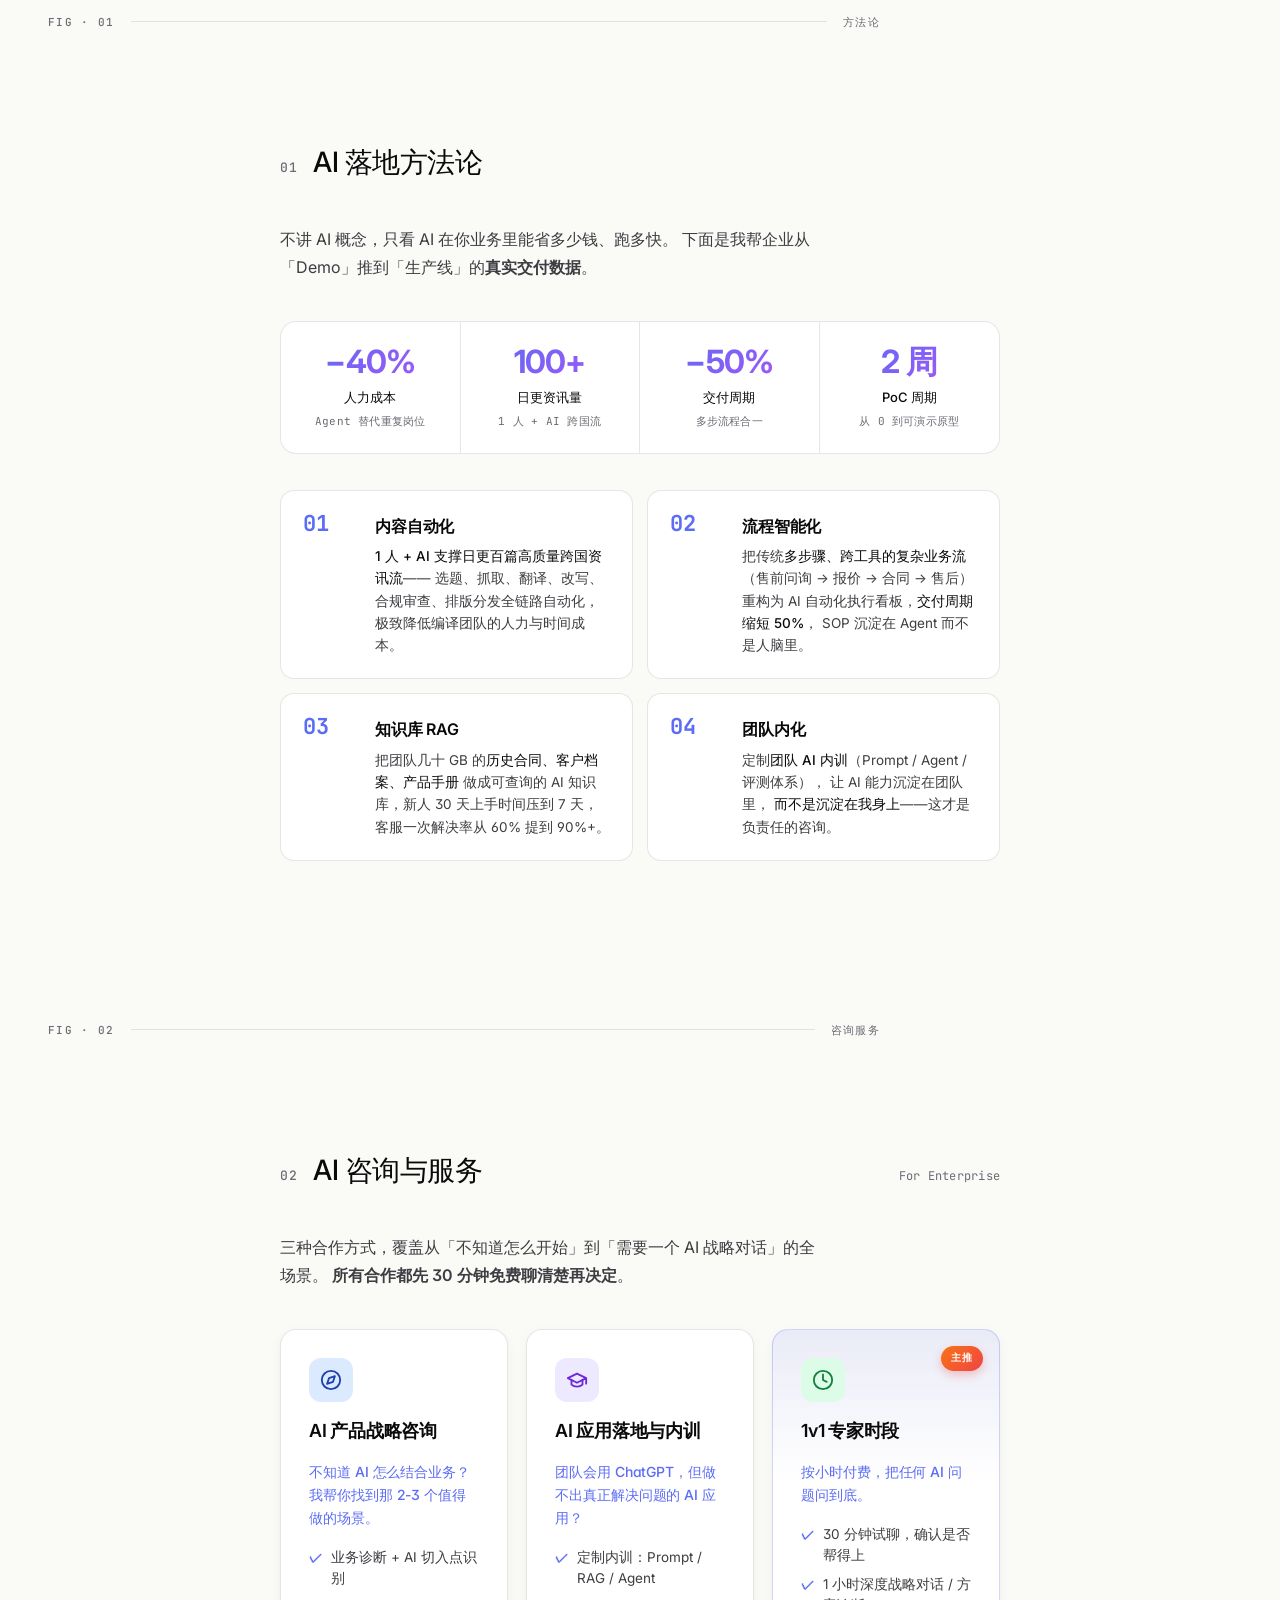
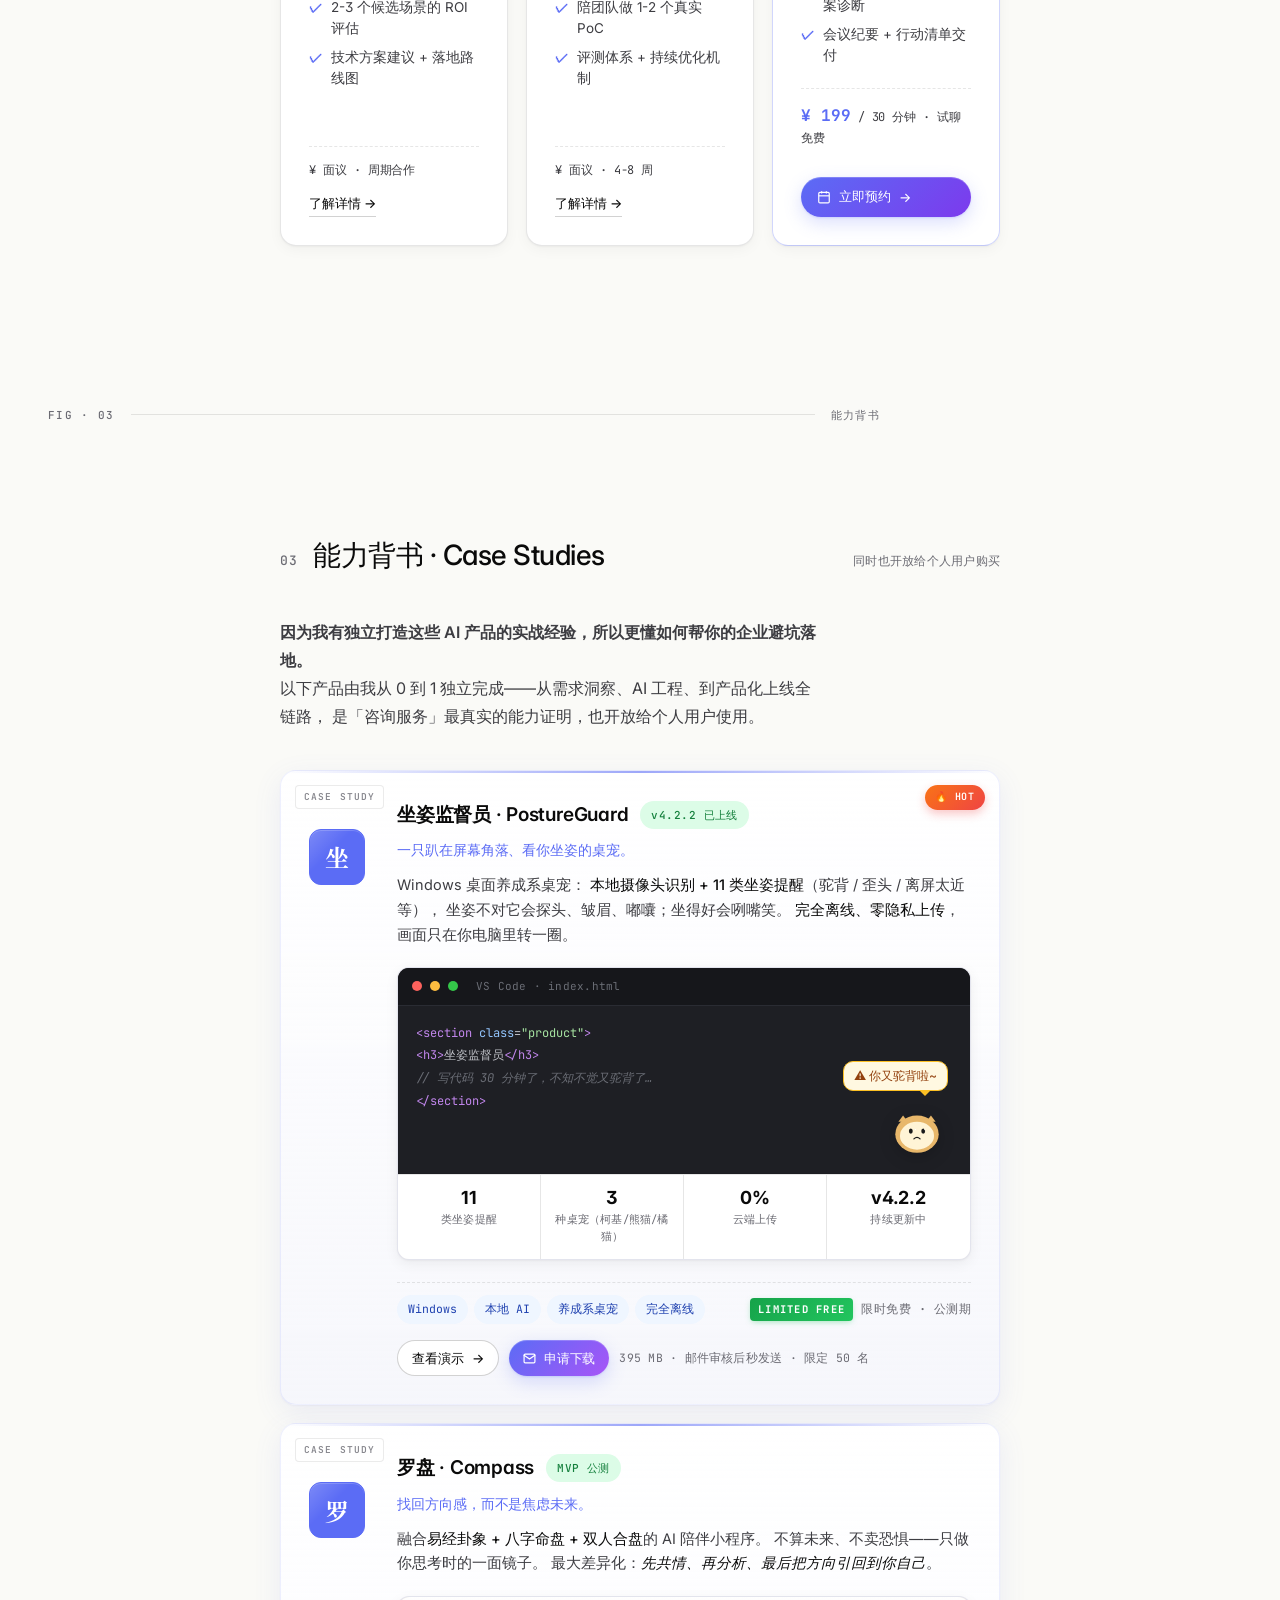
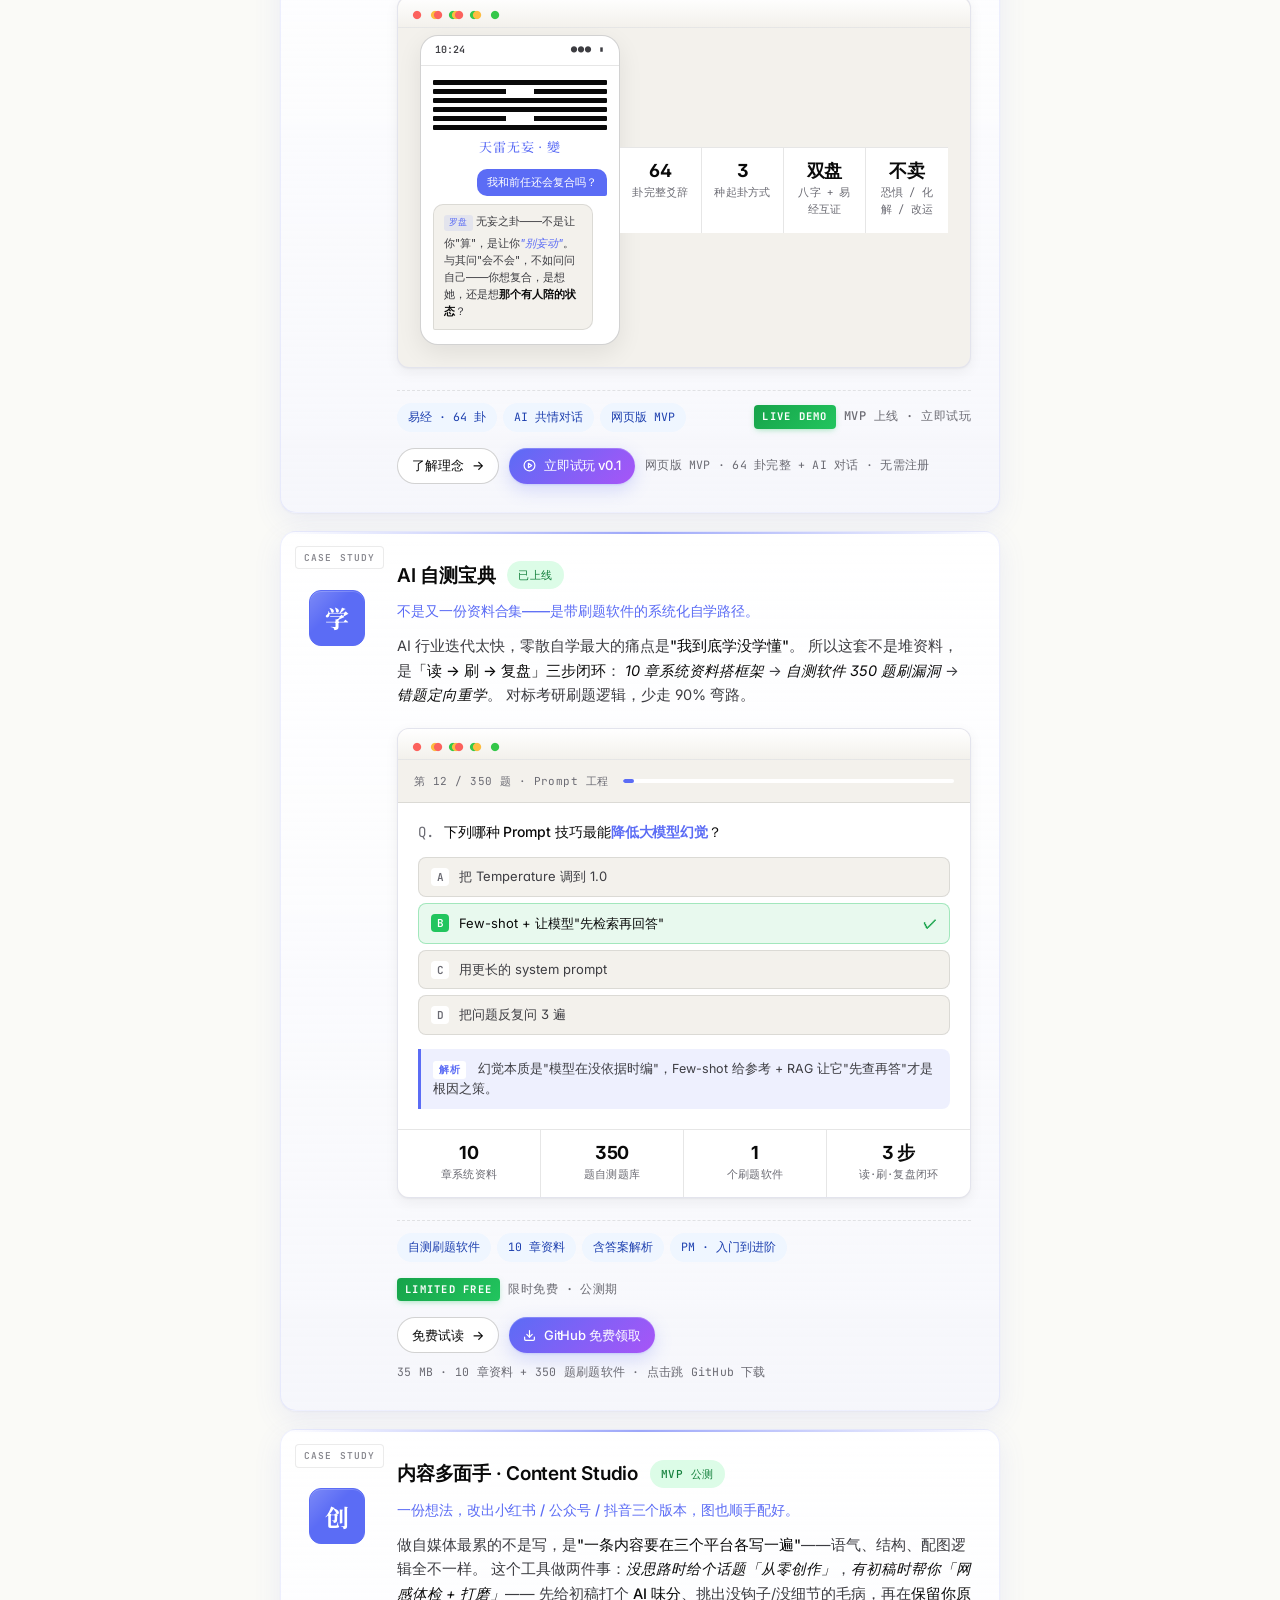
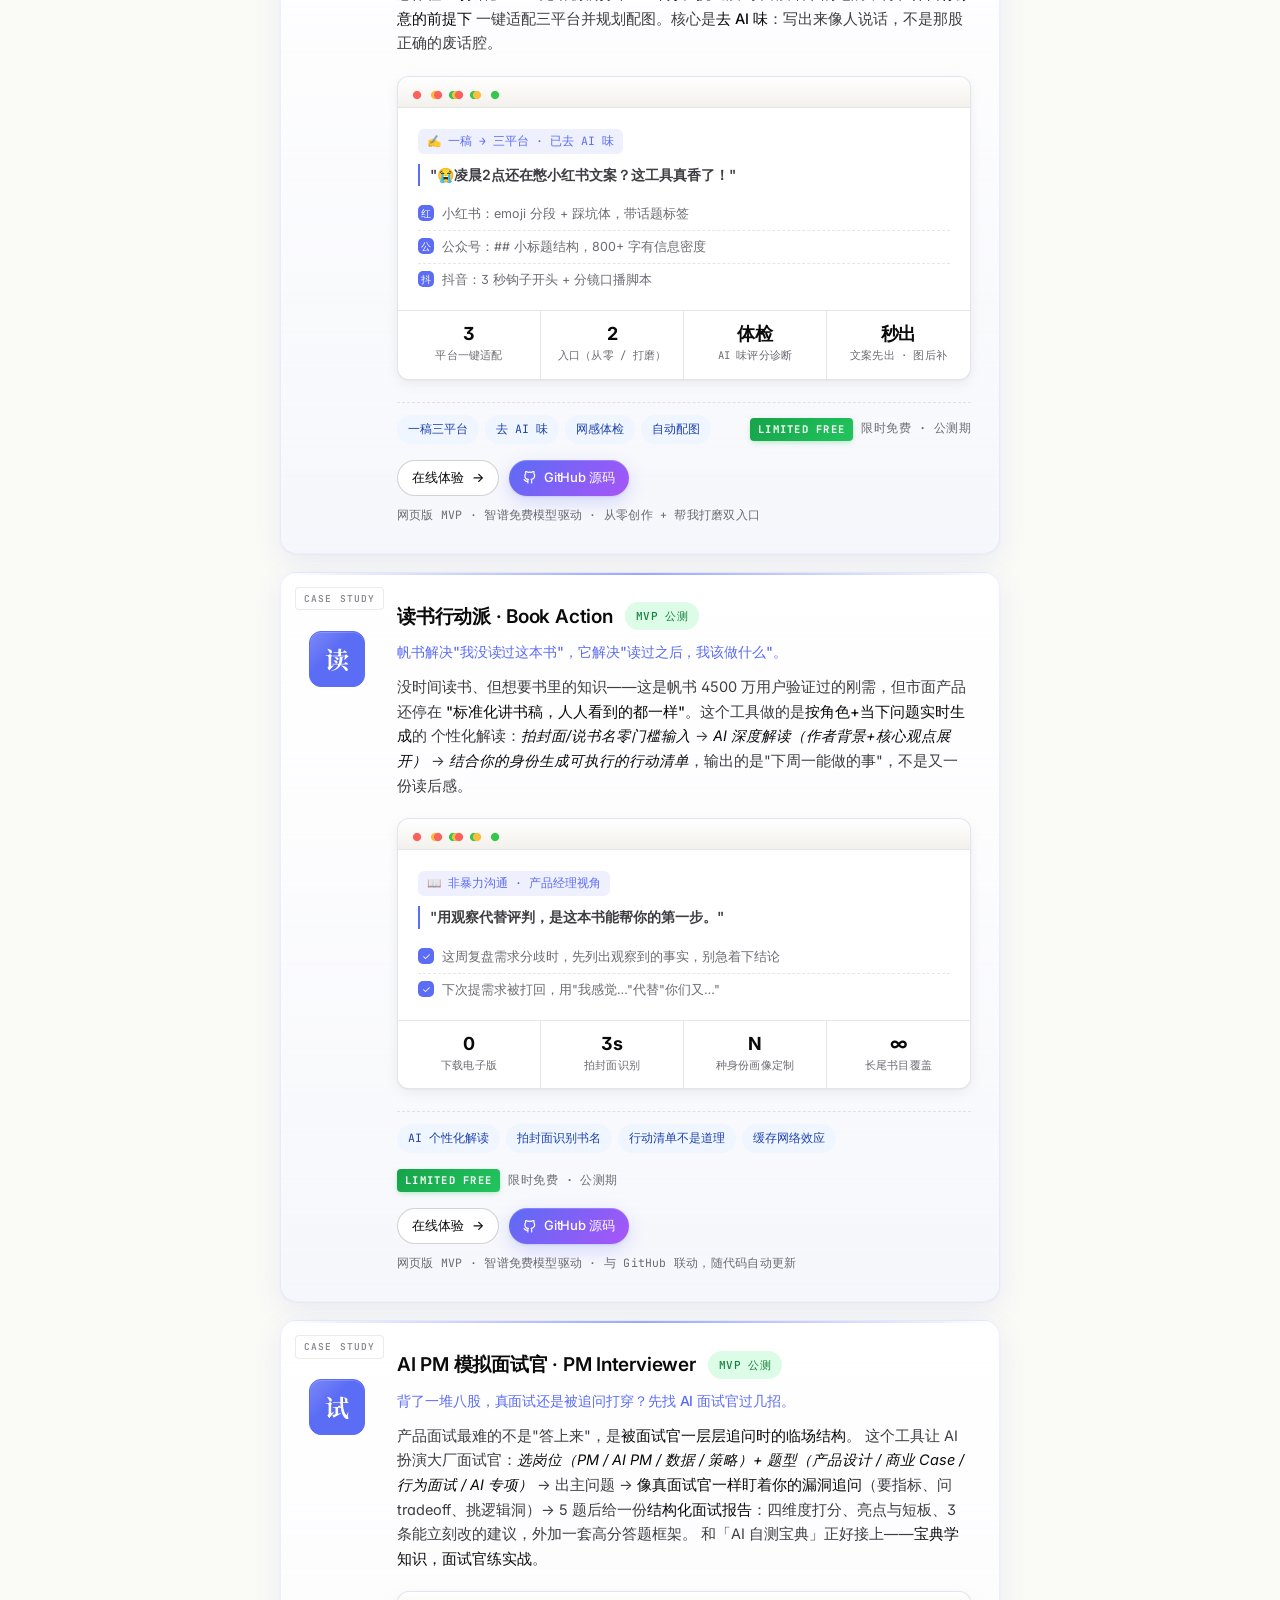
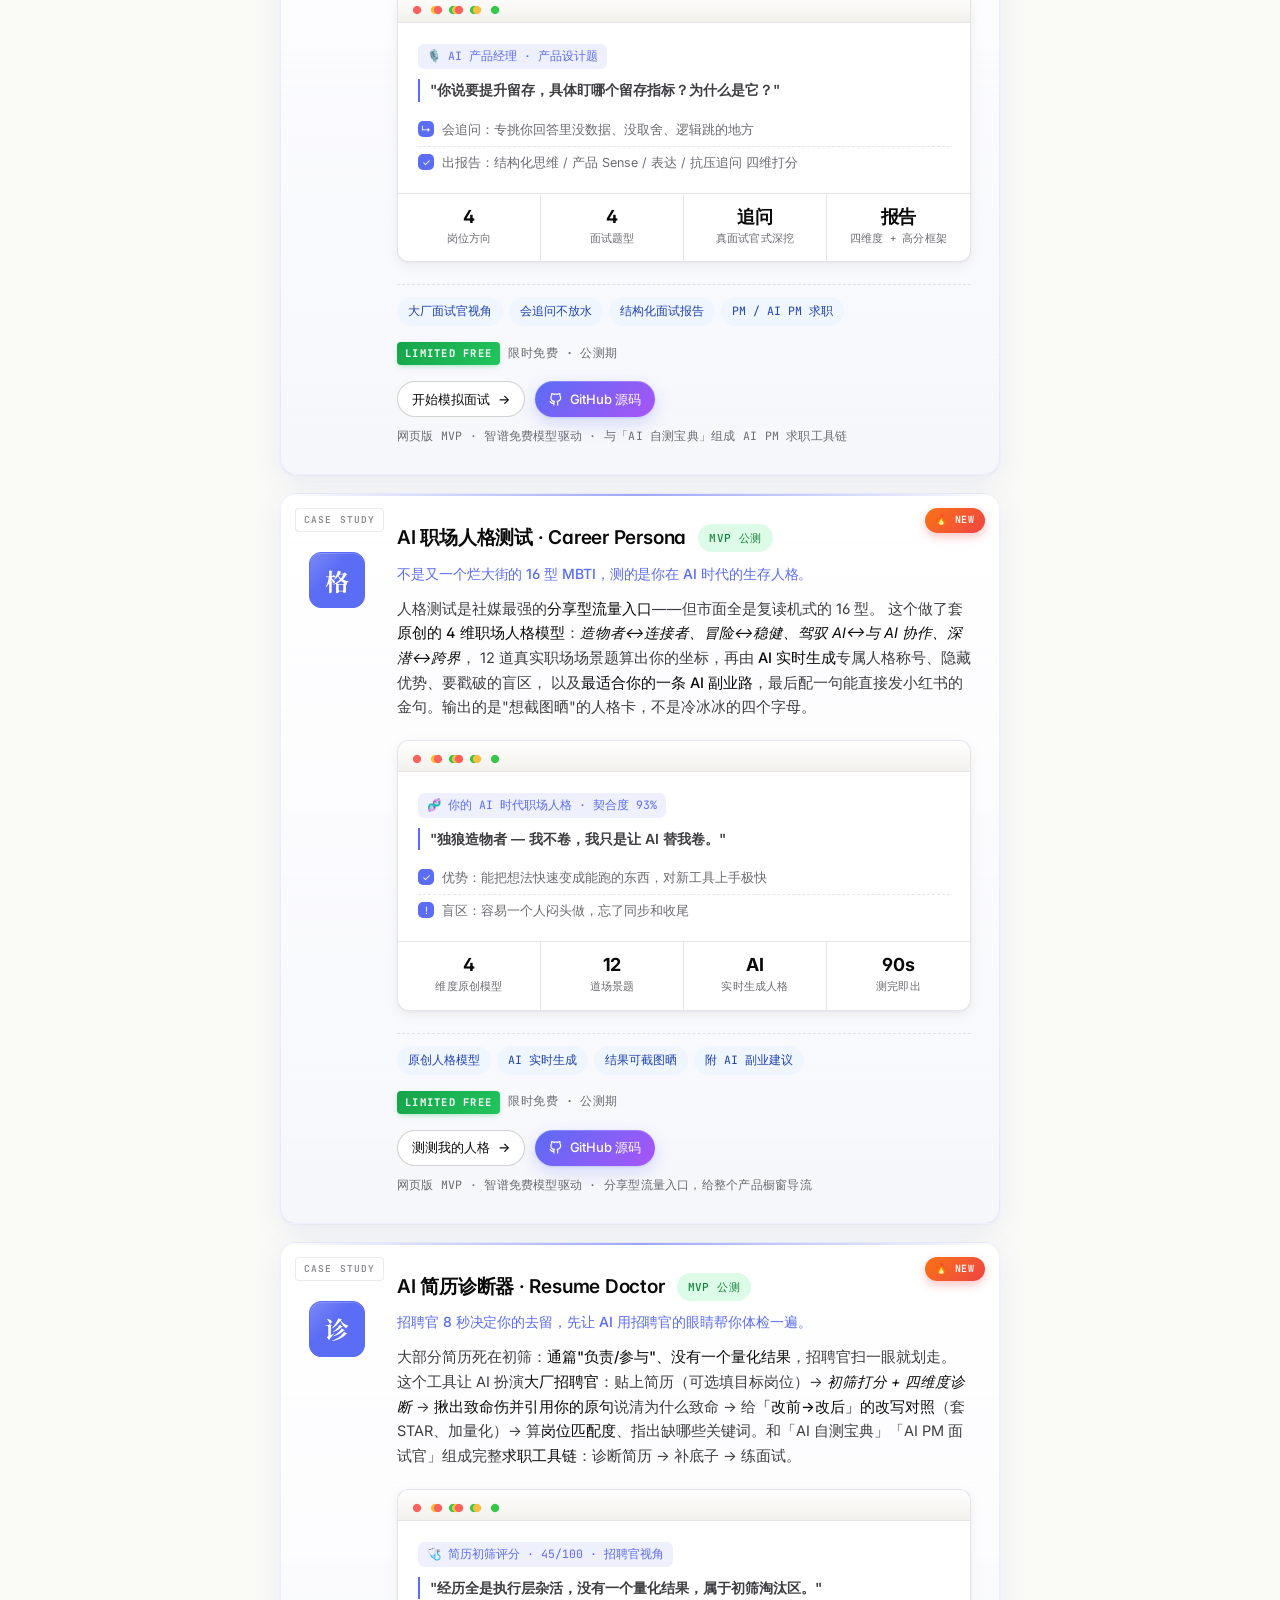
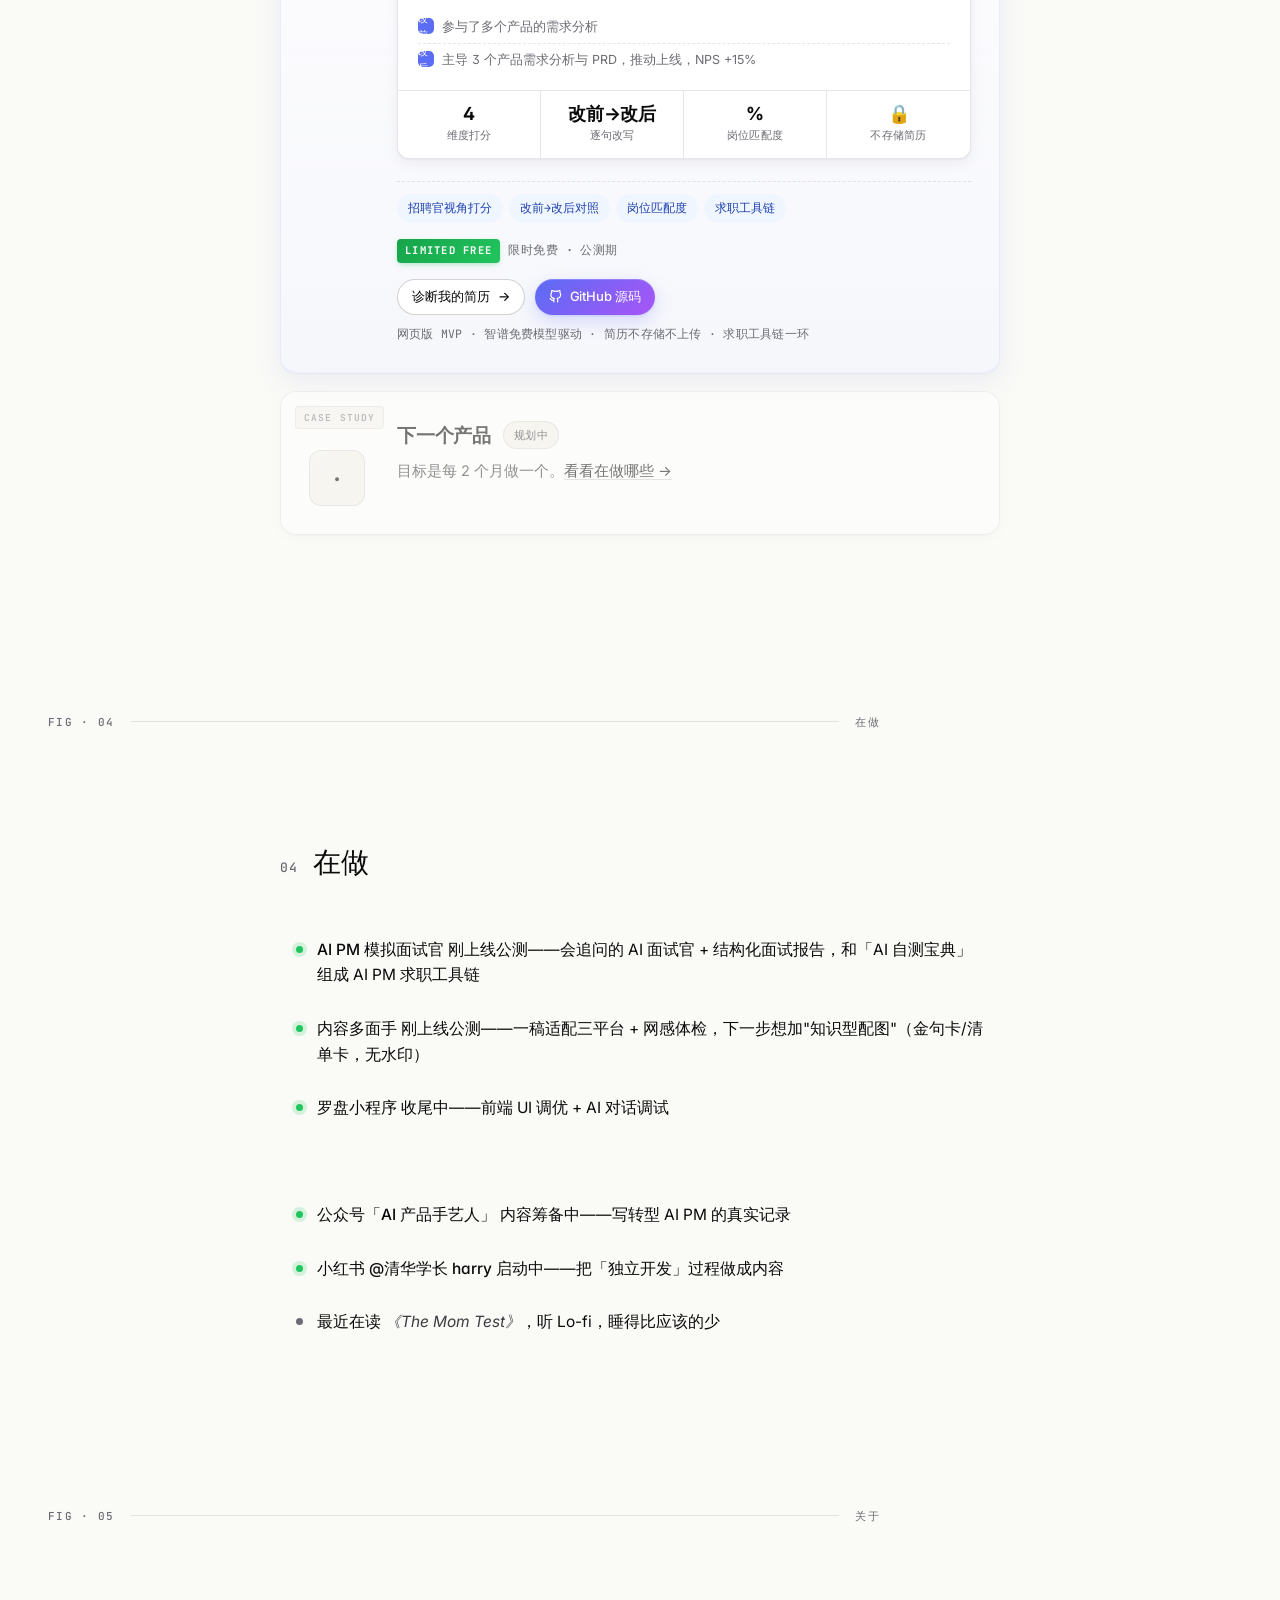
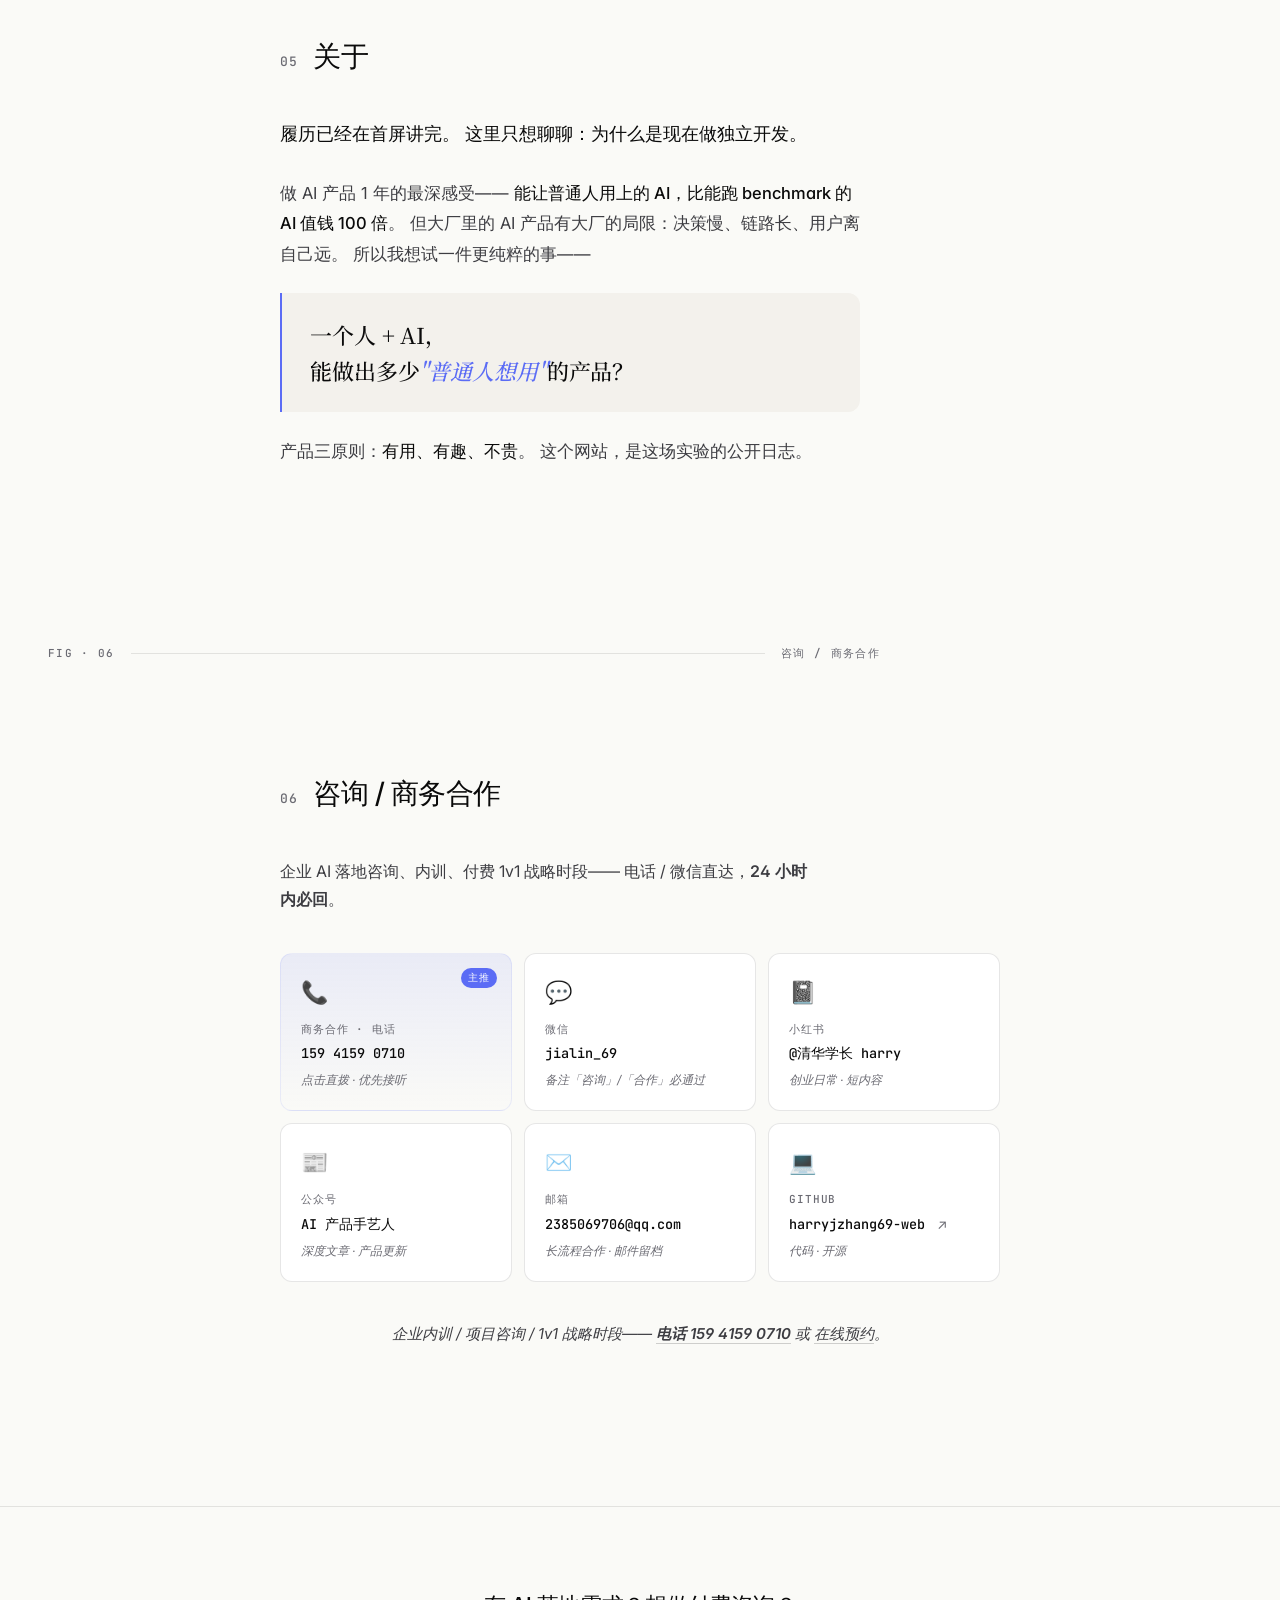
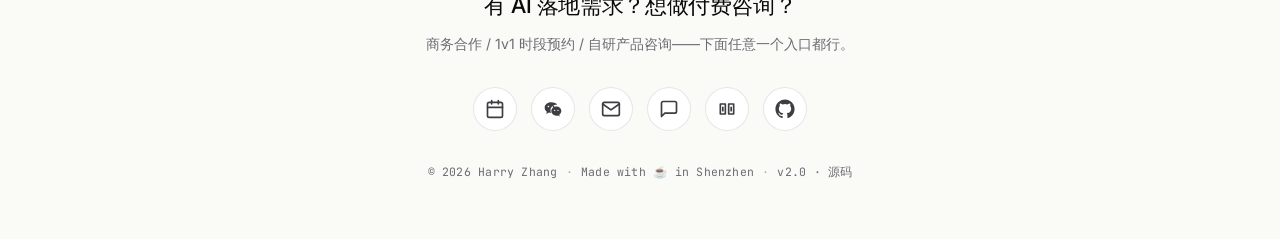
==== commit 0e77a359: "feat: add AI Resume Doctor (new product #8) + update HANDOVER" ====
--- a/index.html
+++ b/index.html
@@ -1041,6 +1041,71 @@
         </div>
       </article>
 
+      <!-- AI 简历诊断器 -->
+      <article class="product featured">
+        <span class="product-hot">🔥 NEW</span>
+        <div class="product-glyph">诊</div>
+        <div class="product-body">
+          <div class="product-head">
+            <h3>AI 简历诊断器 · Resume Doctor</h3>
+            <span class="status status-live">MVP 公测</span>
+          </div>
+          <p class="product-tagline">招聘官 8 秒决定你的去留，先让 AI 用招聘官的眼睛帮你体检一遍。</p>
+          <p class="product-desc">
+            大部分简历死在初筛：<strong>通篇"负责/参与"、没有一个量化结果</strong>，招聘官扫一眼就划走。
+            这个工具让 AI 扮演<strong>大厂招聘官</strong>：贴上简历（可选填目标岗位）→ <em>初筛打分 + 四维度诊断</em> →
+            <strong>揪出致命伤并引用你的原句</strong>说清为什么致命 → 给<strong>「改前→改后」的改写对照</strong>（套 STAR、加量化）→
+            算<strong>岗位匹配度</strong>、指出缺哪些关键词。和「AI 自测宝典」「AI PM 面试官」组成完整<strong>求职工具链</strong>：诊断简历 → 补底子 → 练面试。
+          </p>
+
+          <!-- DEMO: 诊断报告预览 -->
+          <div class="demo demo-book">
+            <div class="demo-book-card">
+              <div class="demo-book-tag">🩺 简历初筛评分 · 45/100 · 招聘官视角</div>
+              <div class="demo-book-quote">
+                "经历全是执行层杂活，没有一个量化结果，属于初筛淘汰区。"
+              </div>
+              <ul class="demo-book-actions">
+                <li><span class="demo-book-check">改前</span> 参与了多个产品的需求分析</li>
+                <li><span class="demo-book-check">改后</span> 主导 3 个产品需求分析与 PRD，推动上线，NPS +15%</li>
+              </ul>
+            </div>
+            <div class="demo-stats">
+              <div class="demo-stat"><strong>4</strong><span>维度打分</span></div>
+              <div class="demo-stat"><strong>改前→改后</strong><span>逐句改写</span></div>
+              <div class="demo-stat"><strong>%</strong><span>岗位匹配度</span></div>
+              <div class="demo-stat"><strong>🔒</strong><span>不存储简历</span></div>
+            </div>
+          </div>
+
+          <div class="product-meta">
+            <ul class="product-tags">
+              <li>招聘官视角打分</li>
+              <li>改前→改后对照</li>
+              <li>岗位匹配度</li>
+              <li>求职工具链</li>
+            </ul>
+            <span class="product-price product-price--free">
+              <span class="price-flag">LIMITED FREE</span>
+              限时免费 · 公测期
+            </span>
+          </div>
+          <div class="product-cta product-cta-dual">
+            <a href="https://resume-doctor-5cc5rzsf.edgeone.dev" target="_blank" rel="noopener" class="btn btn-secondary btn-sm">
+              <span>诊断我的简历</span>
+              <span class="btn-arrow">→</span>
+            </a>
+            <a href="https://github.com/harryjzhang69-web/resume-doctor"
+               target="_blank" rel="noopener"
+               class="btn btn-primary btn-sm btn-buy">
+              <svg width="13" height="13" viewBox="0 0 24 24" fill="none" stroke="currentColor" stroke-width="2.2" stroke-linecap="round" stroke-linejoin="round"><path d="M9 19c-5 1.5-5-2.5-7-3m14 6v-3.87a3.37 3.37 0 0 0-.94-2.61c3.14-.35 6.44-1.54 6.44-7A5.44 5.44 0 0 0 20 4.77 5.07 5.07 0 0 0 19.91 1S18.73.65 16 2.48a13.38 13.38 0 0 0-7 0C6.27.65 5.09 1 5.09 1A5.07 5.07 0 0 0 5 4.77a5.44 5.44 0 0 0-1.5 3.78c0 5.42 3.3 6.61 6.44 7A3.37 3.37 0 0 0 9 18.13V22"/></svg>
+              <span>GitHub 源码</span>
+            </a>
+            <span class="product-eta">网页版 MVP · 智谱免费模型驱动 · 简历不存储不上传 · 求职工具链一环</span>
+          </div>
+        </div>
+      </article>
+
       <!-- Coming soon -->
       <article class="product muted">
         <div class="product-glyph">·</div>
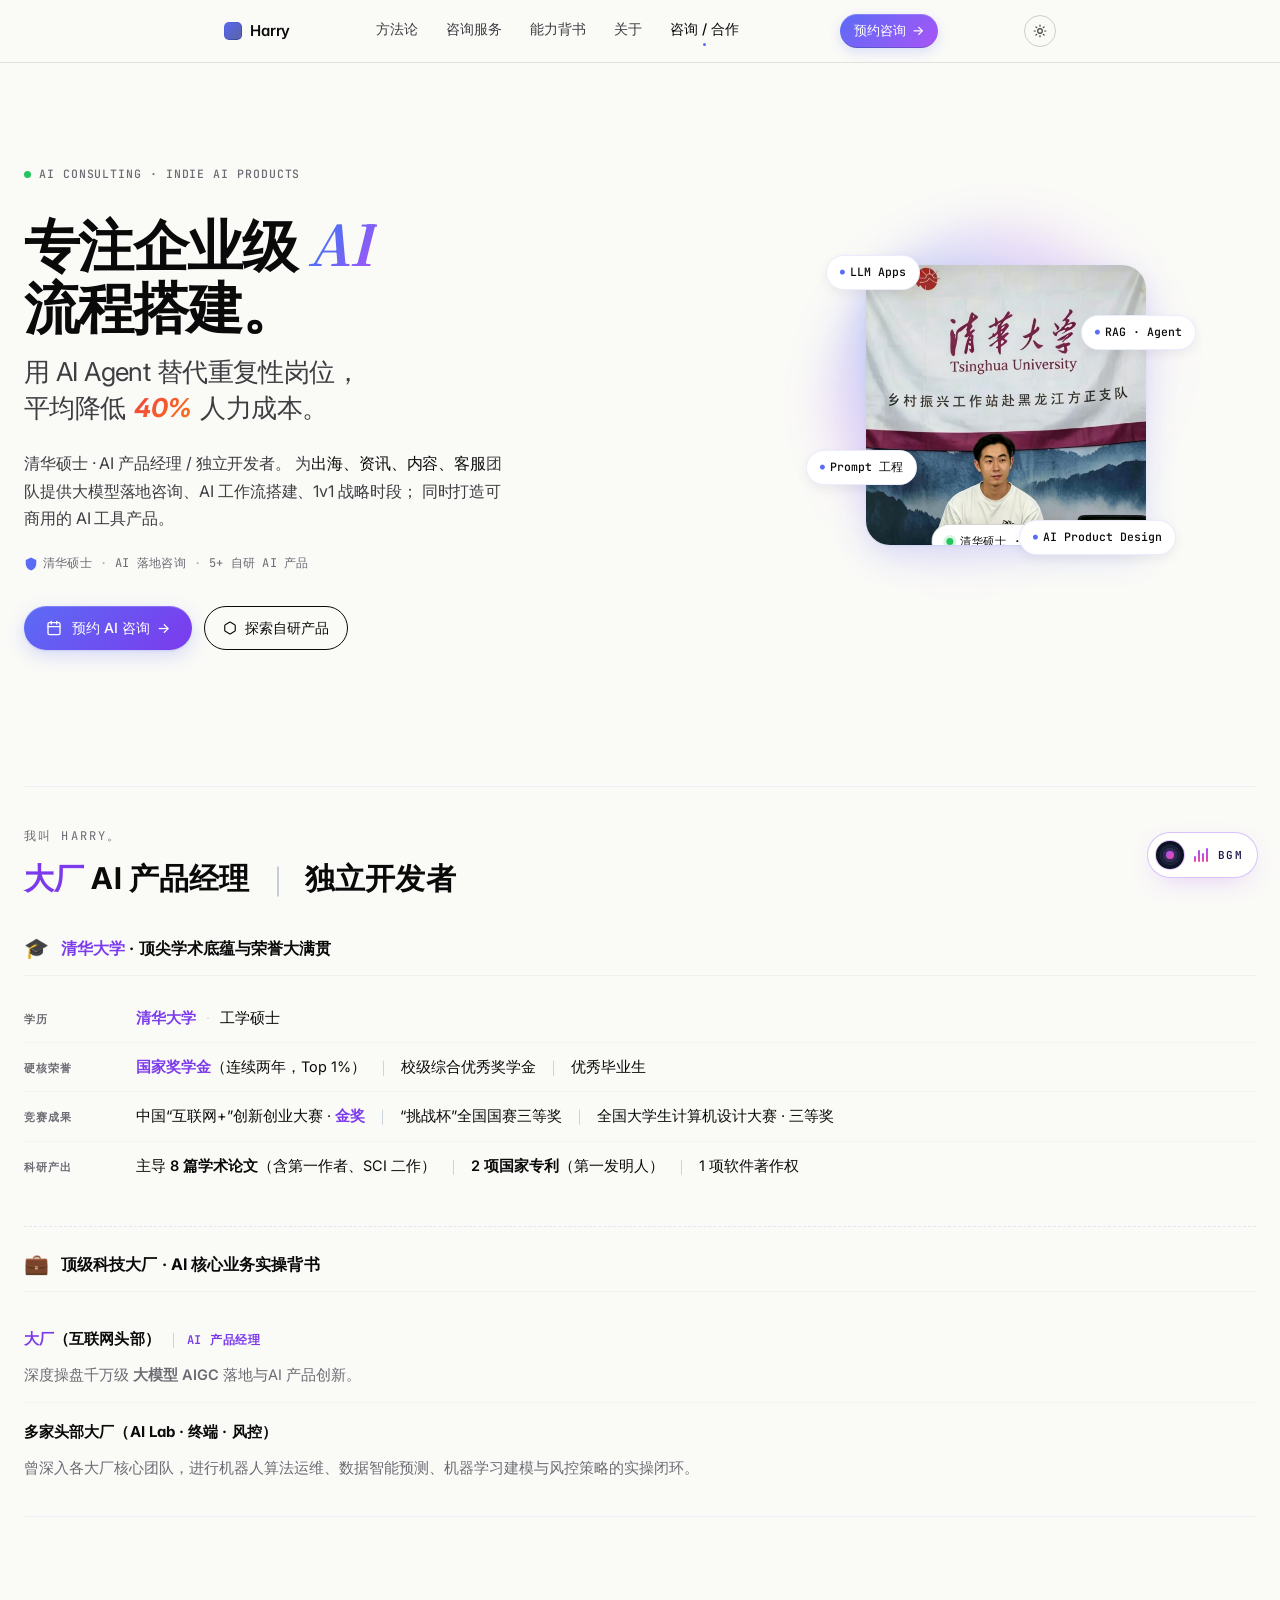
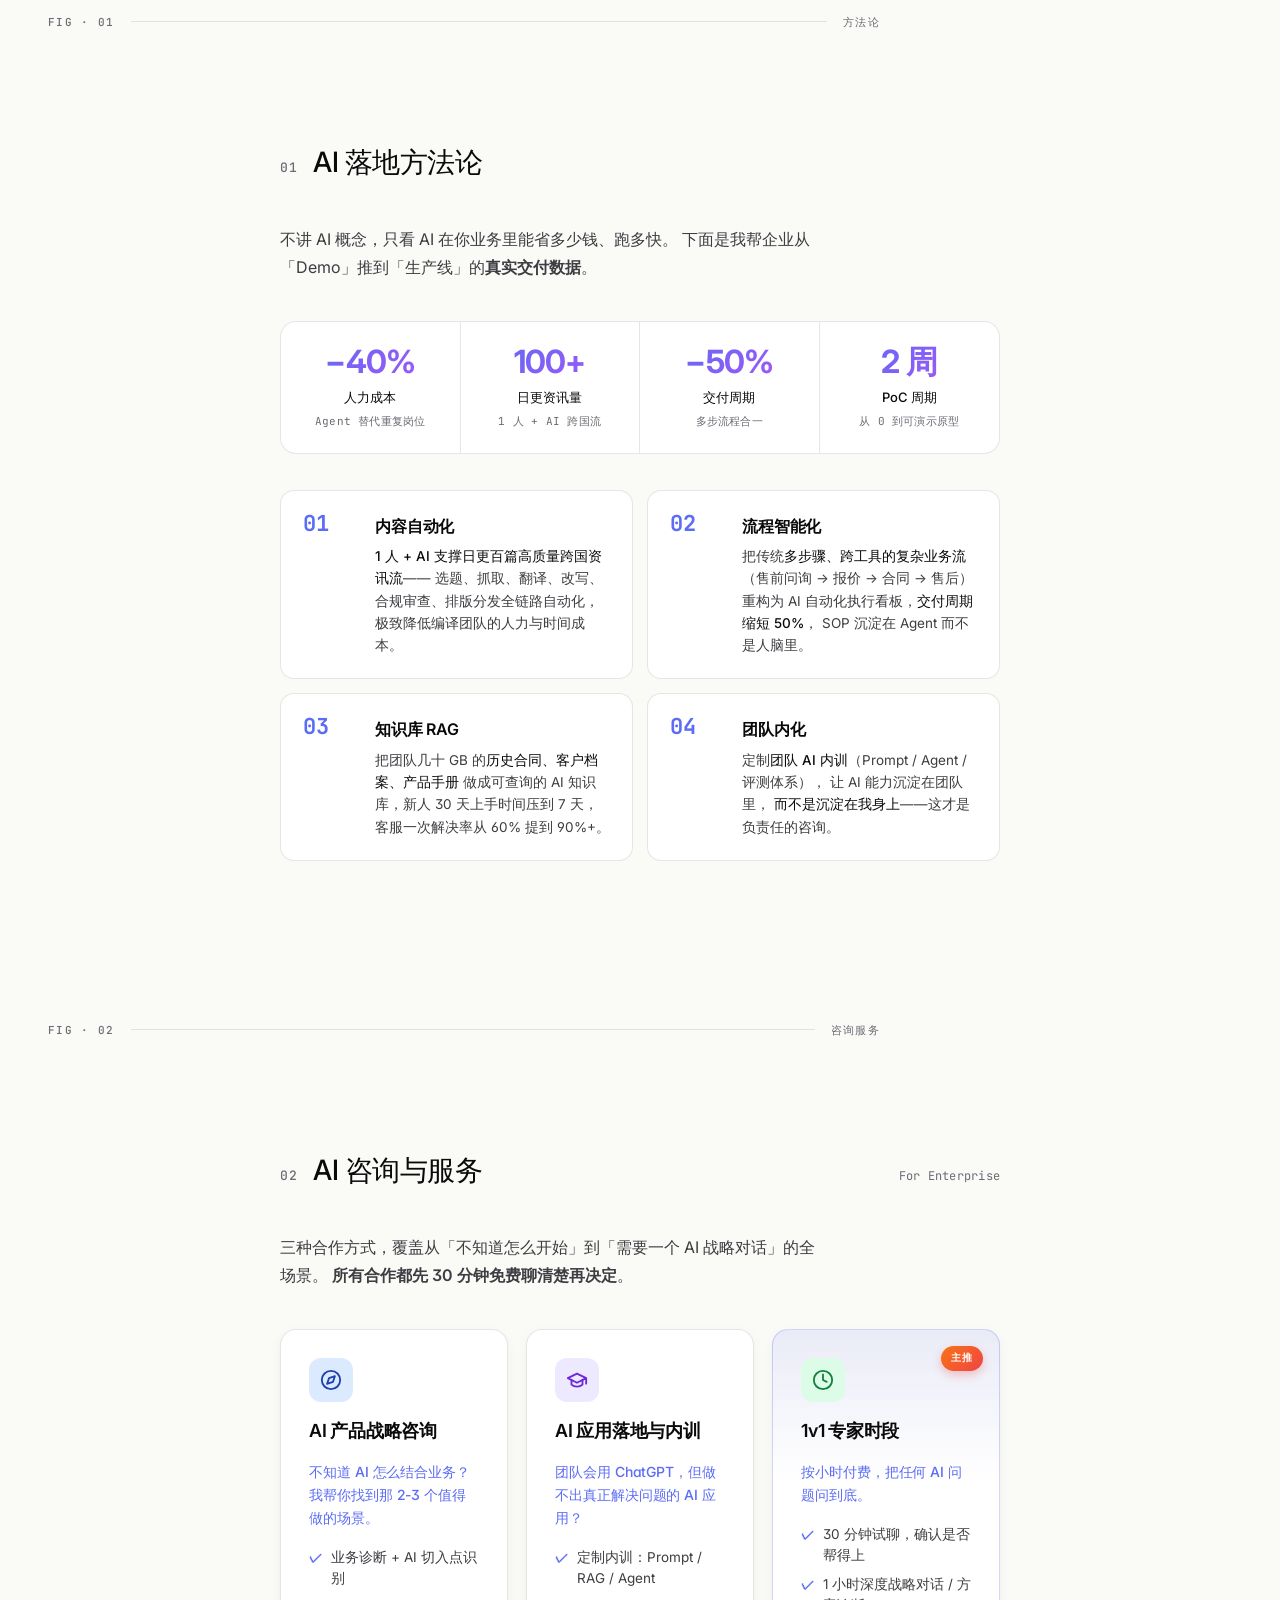
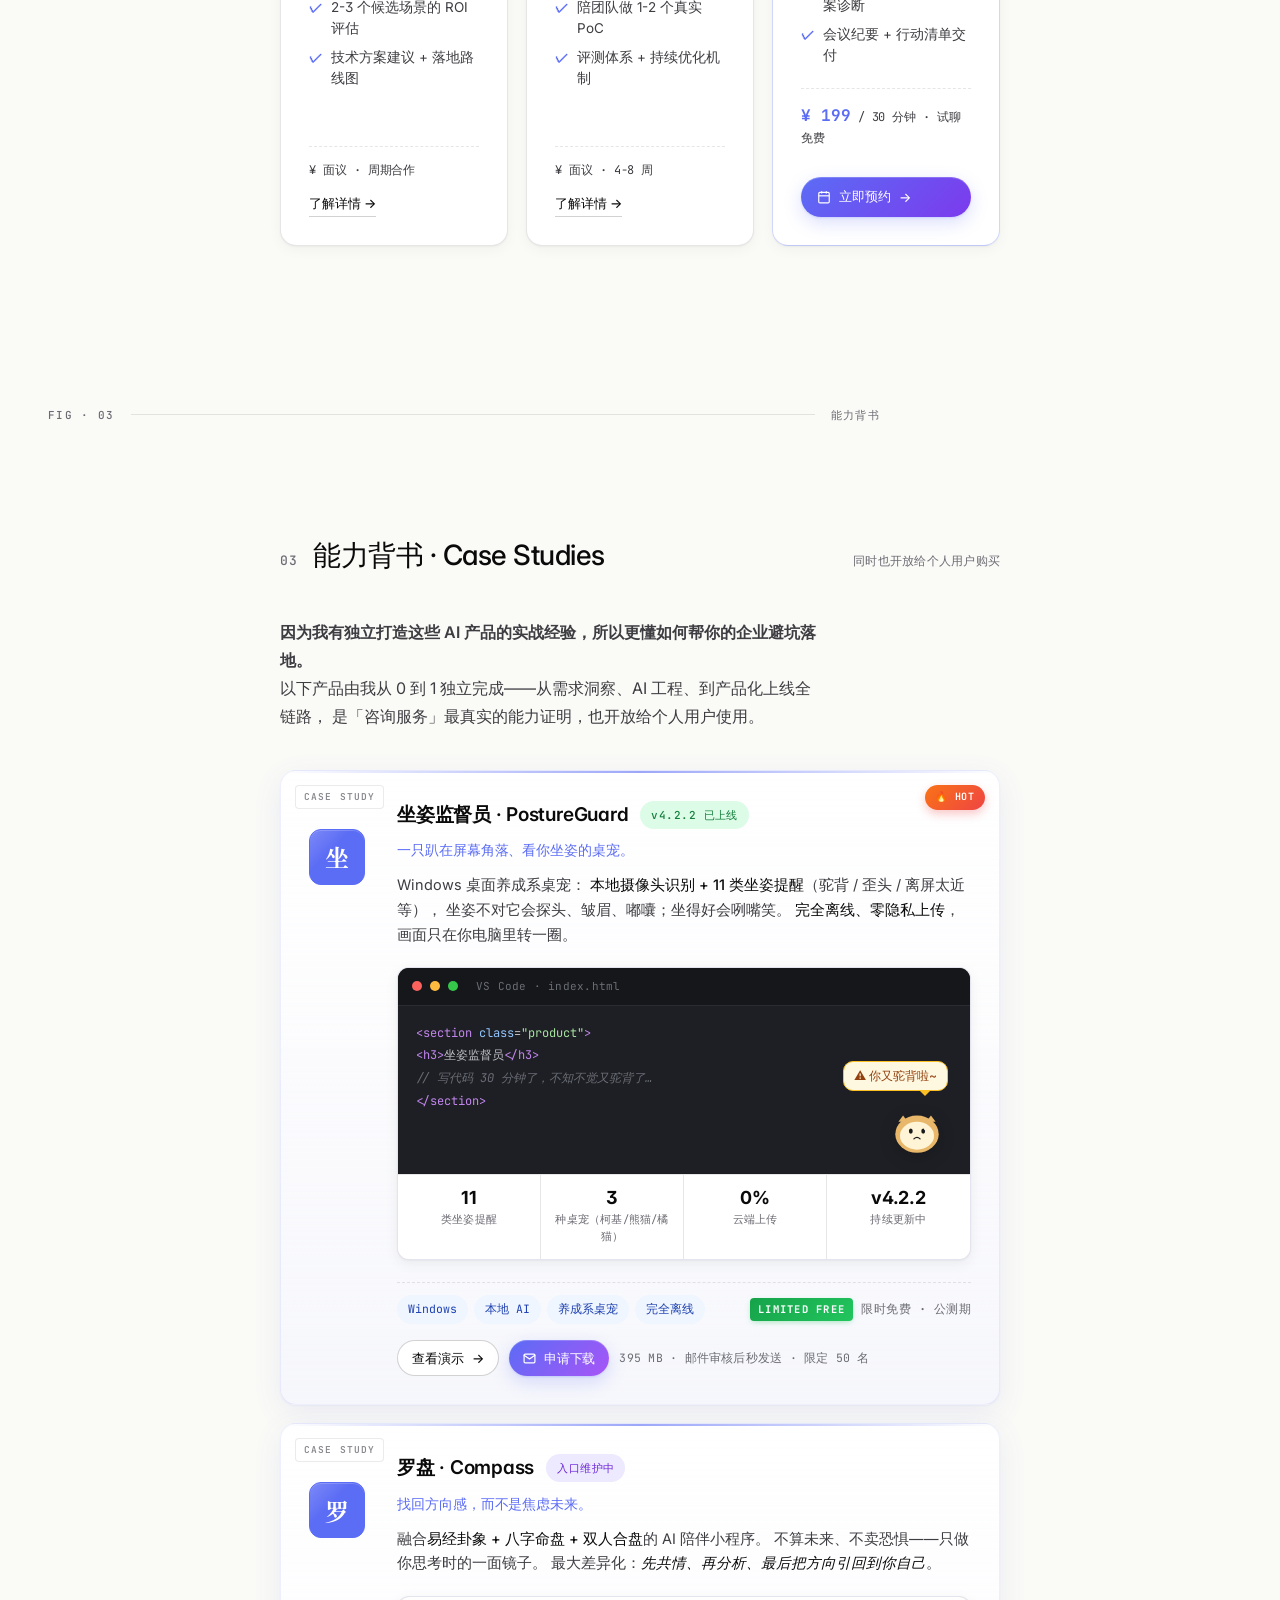
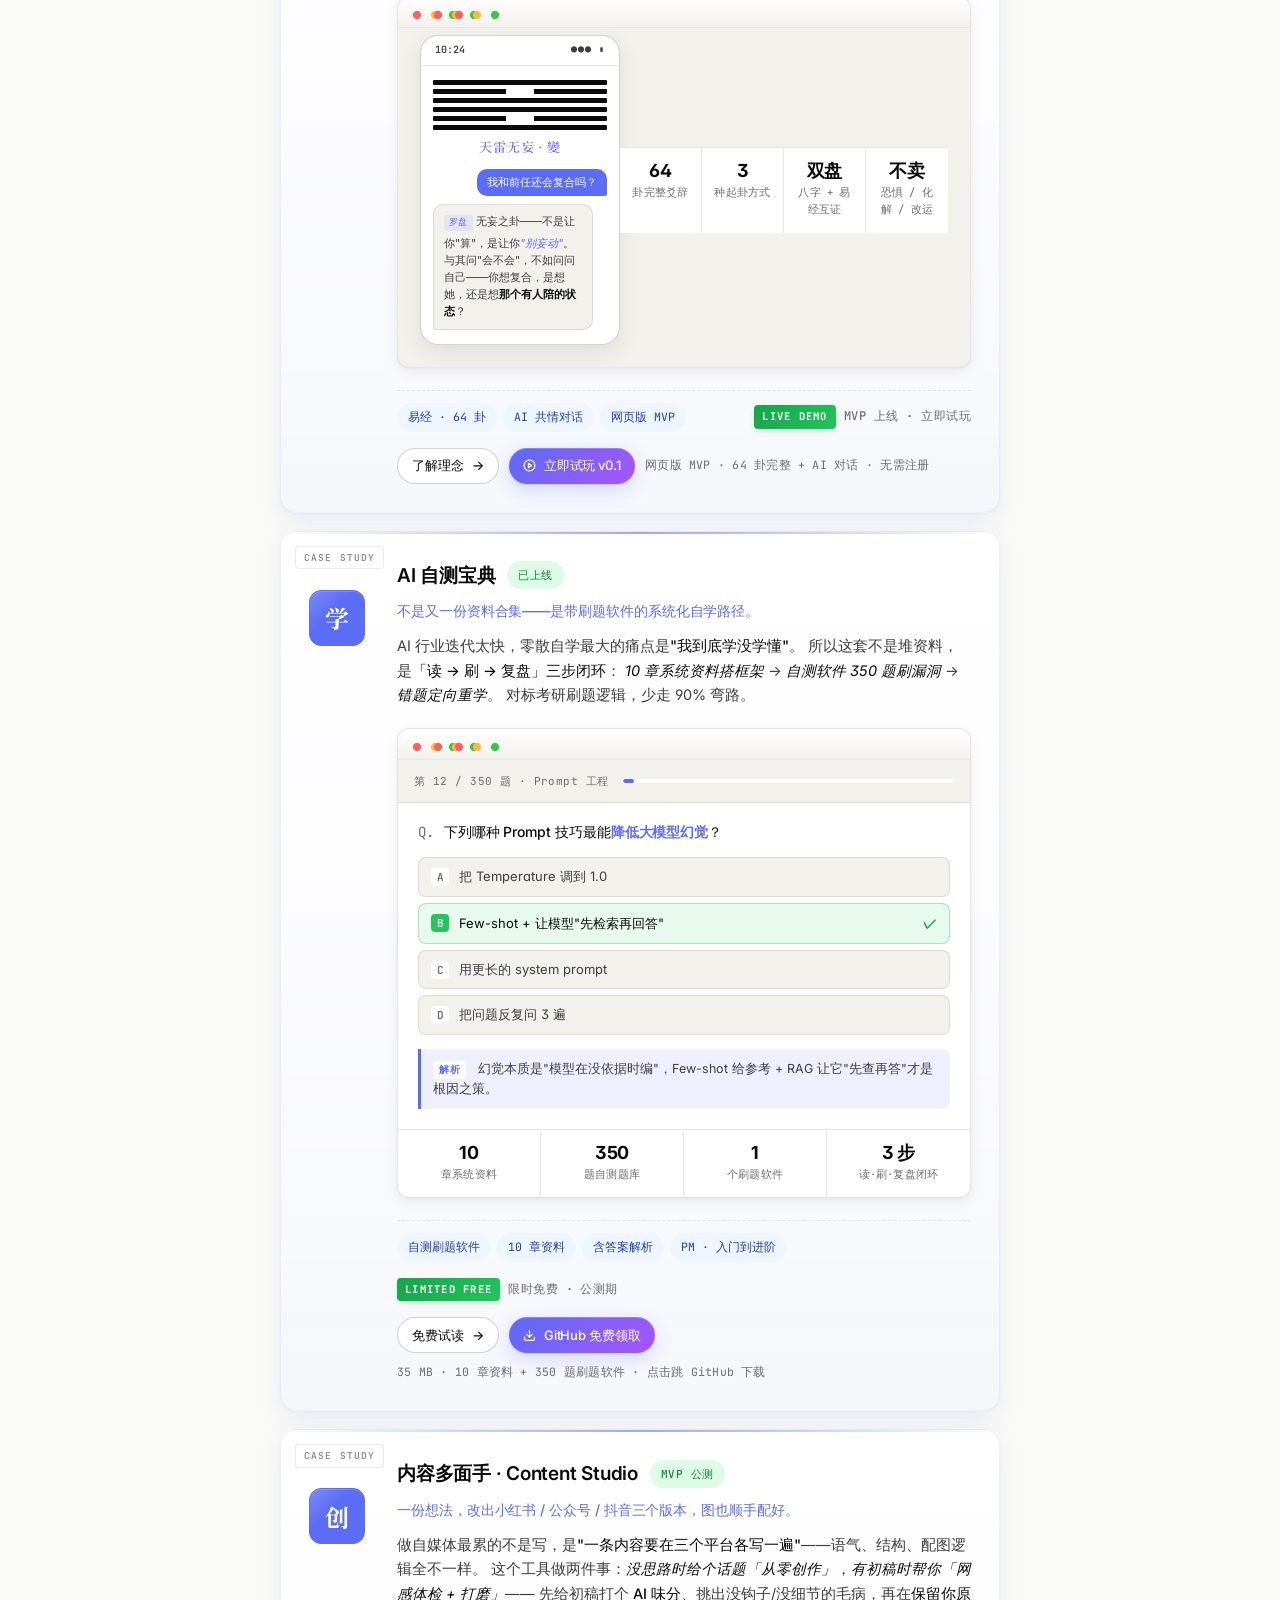
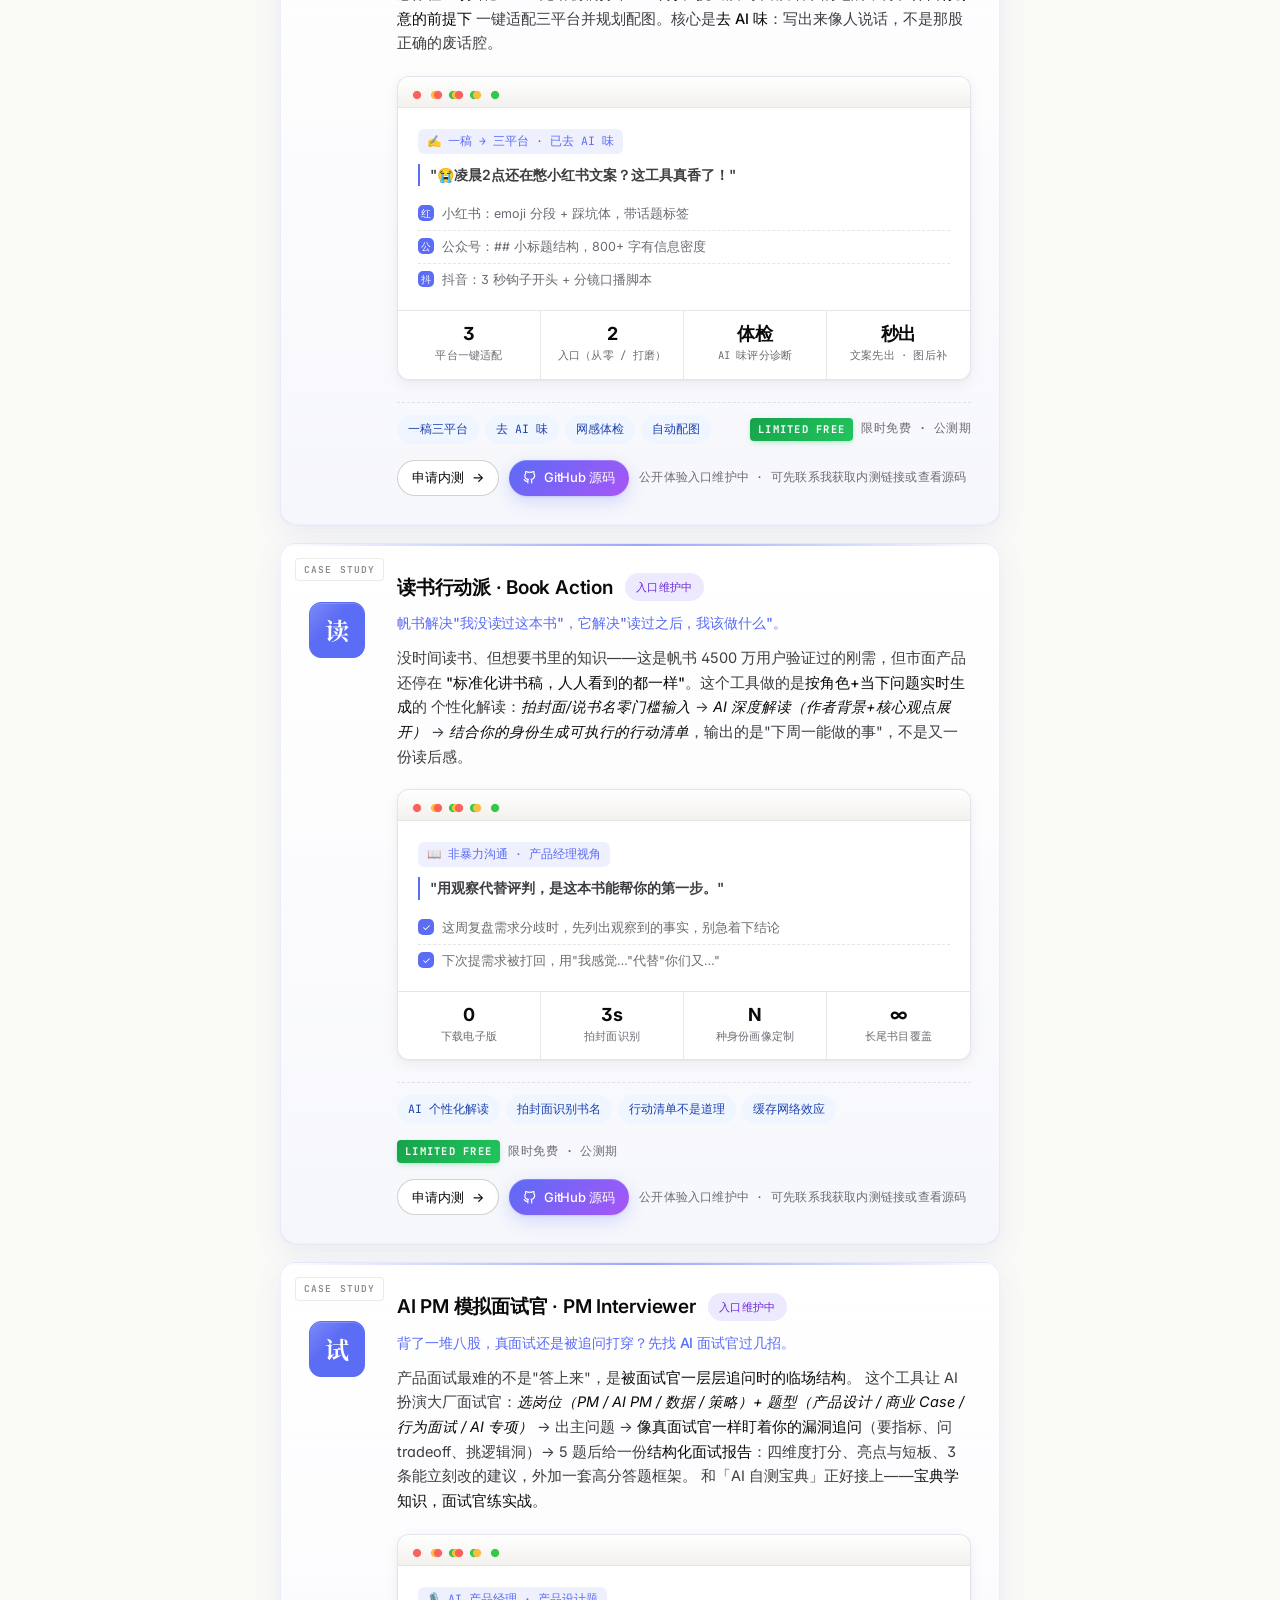
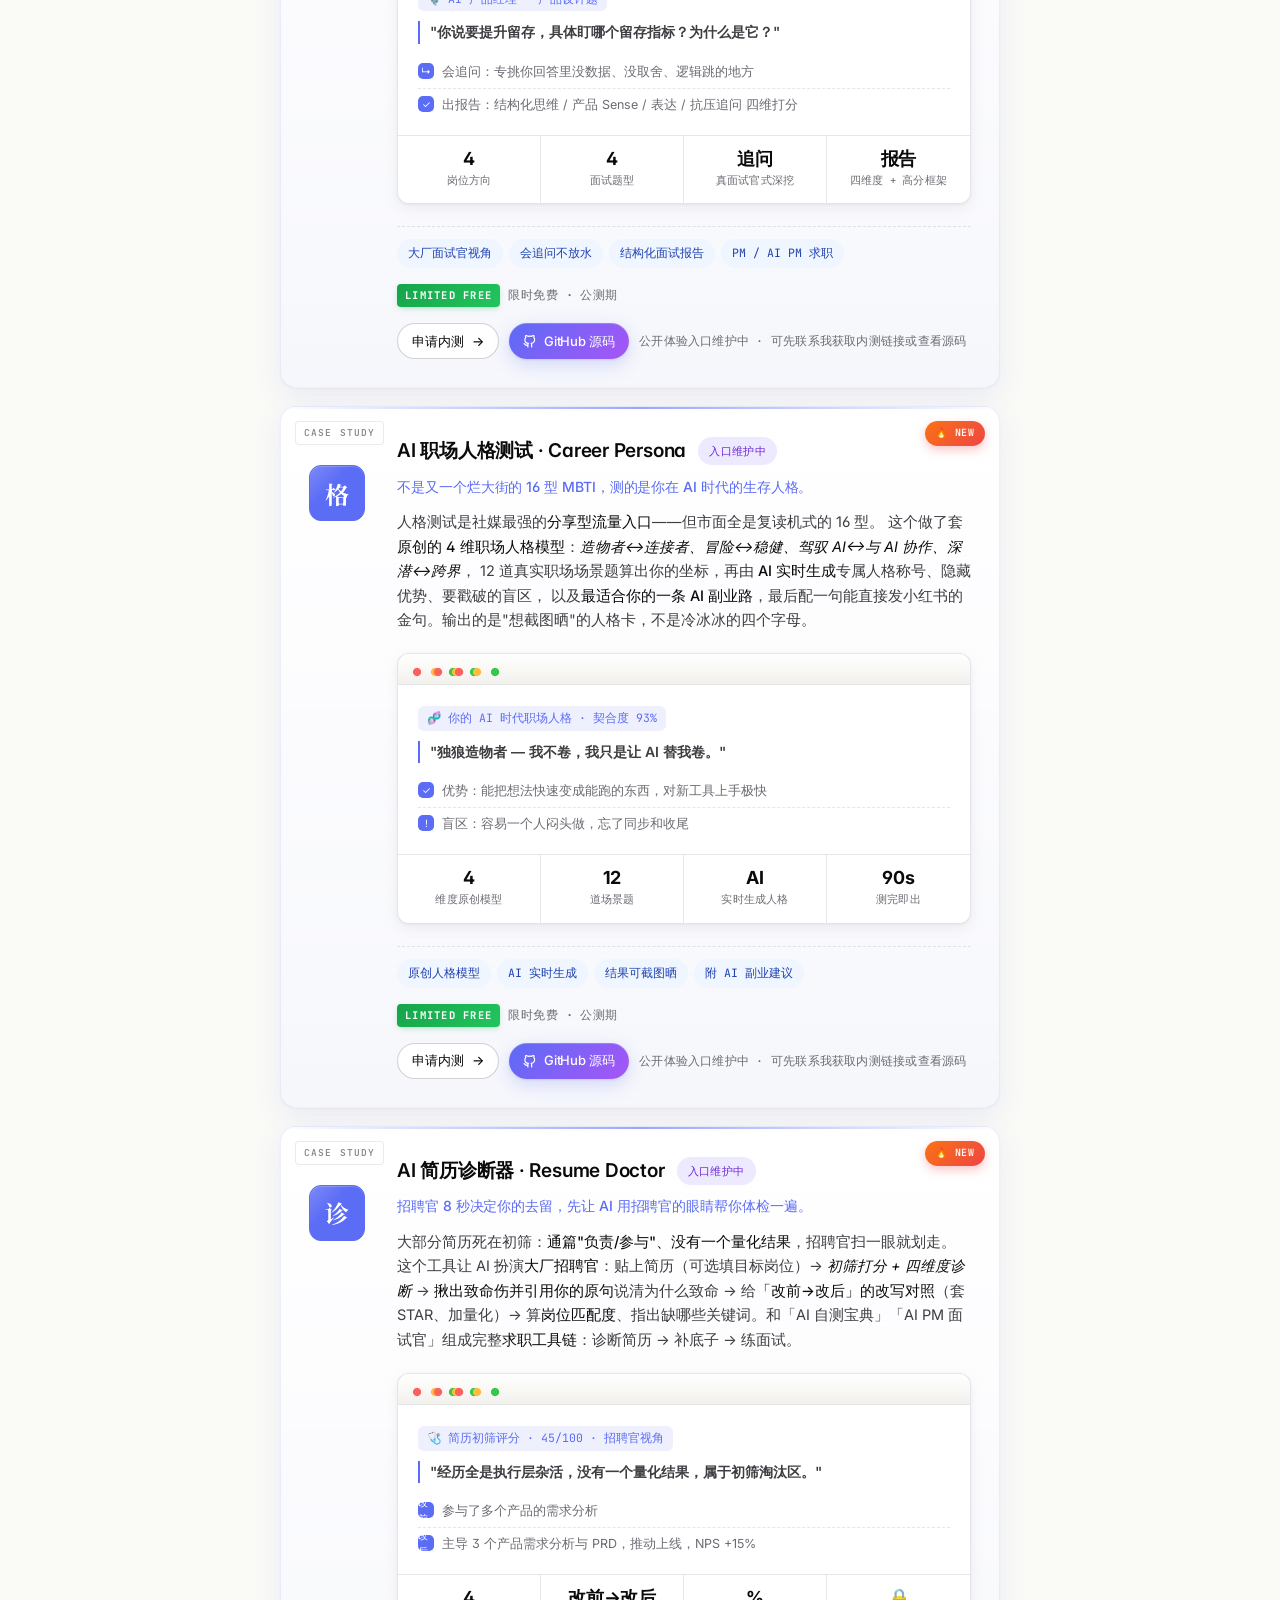
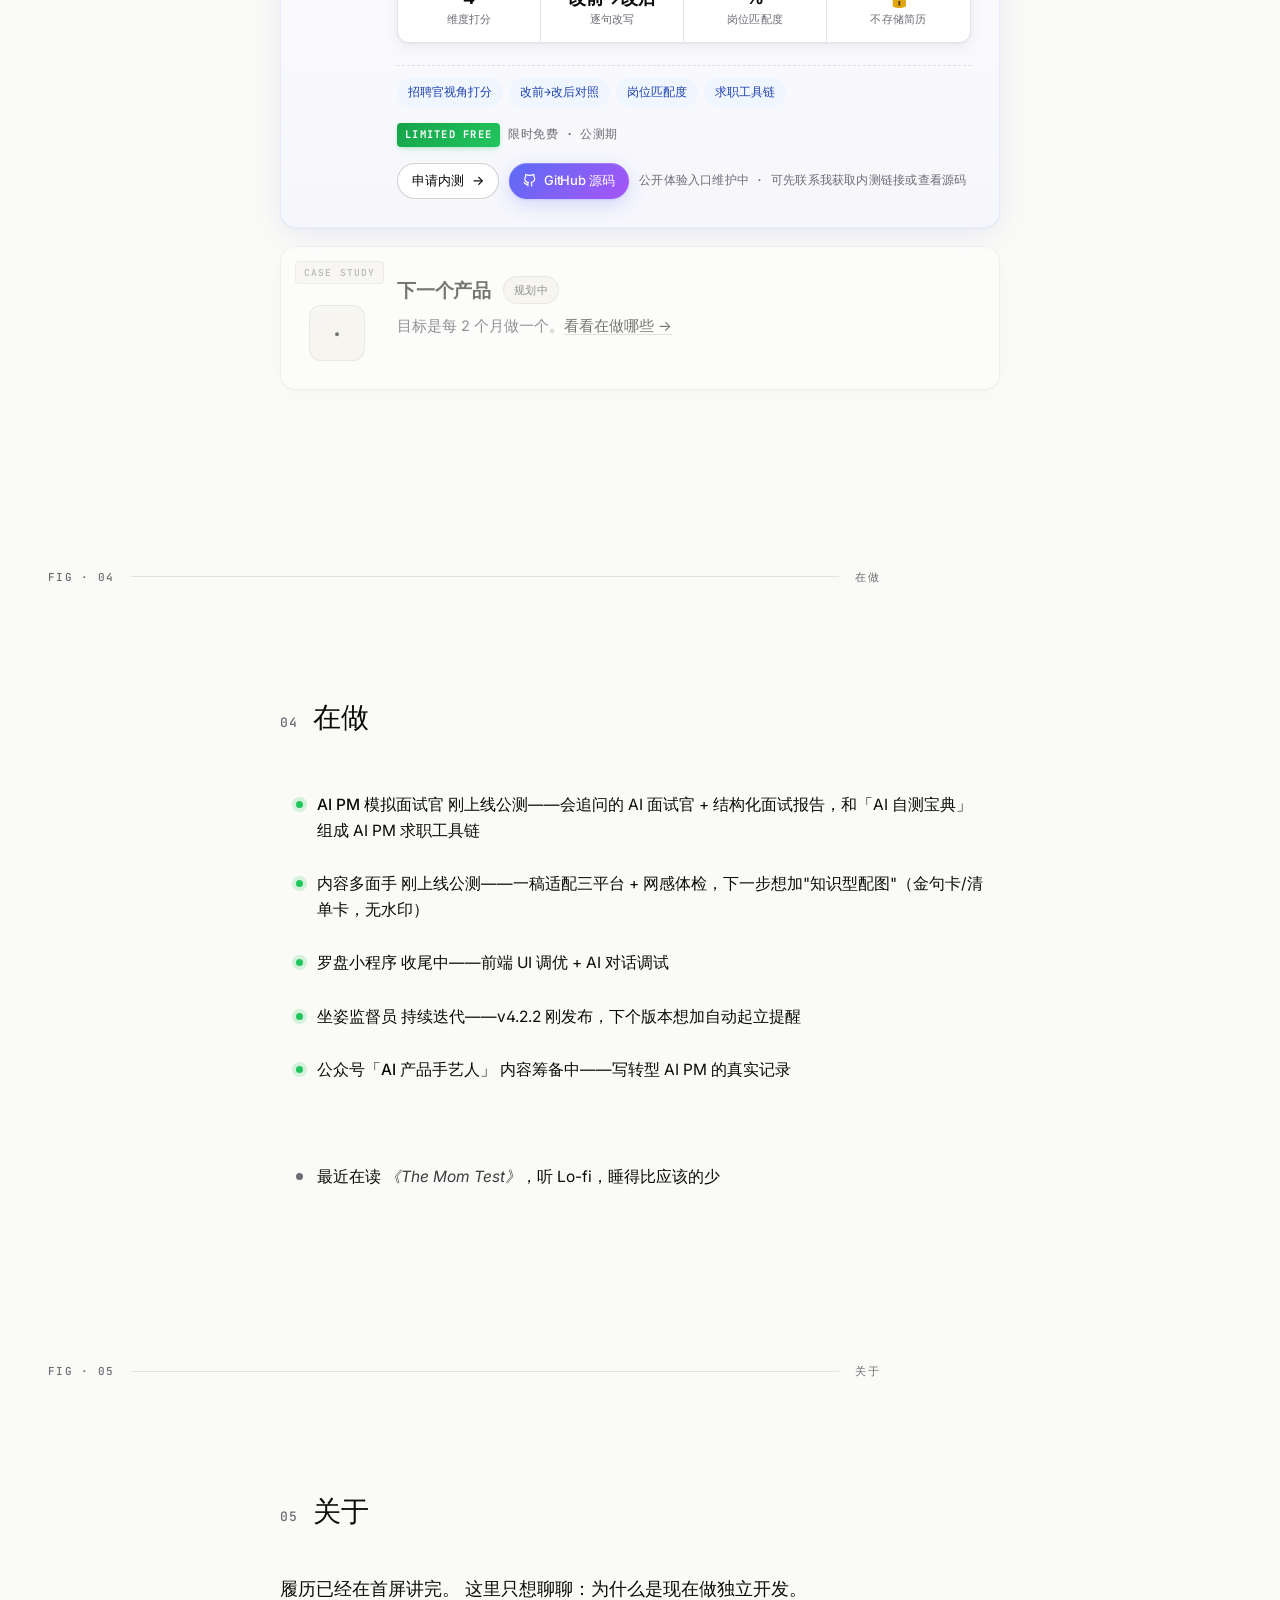
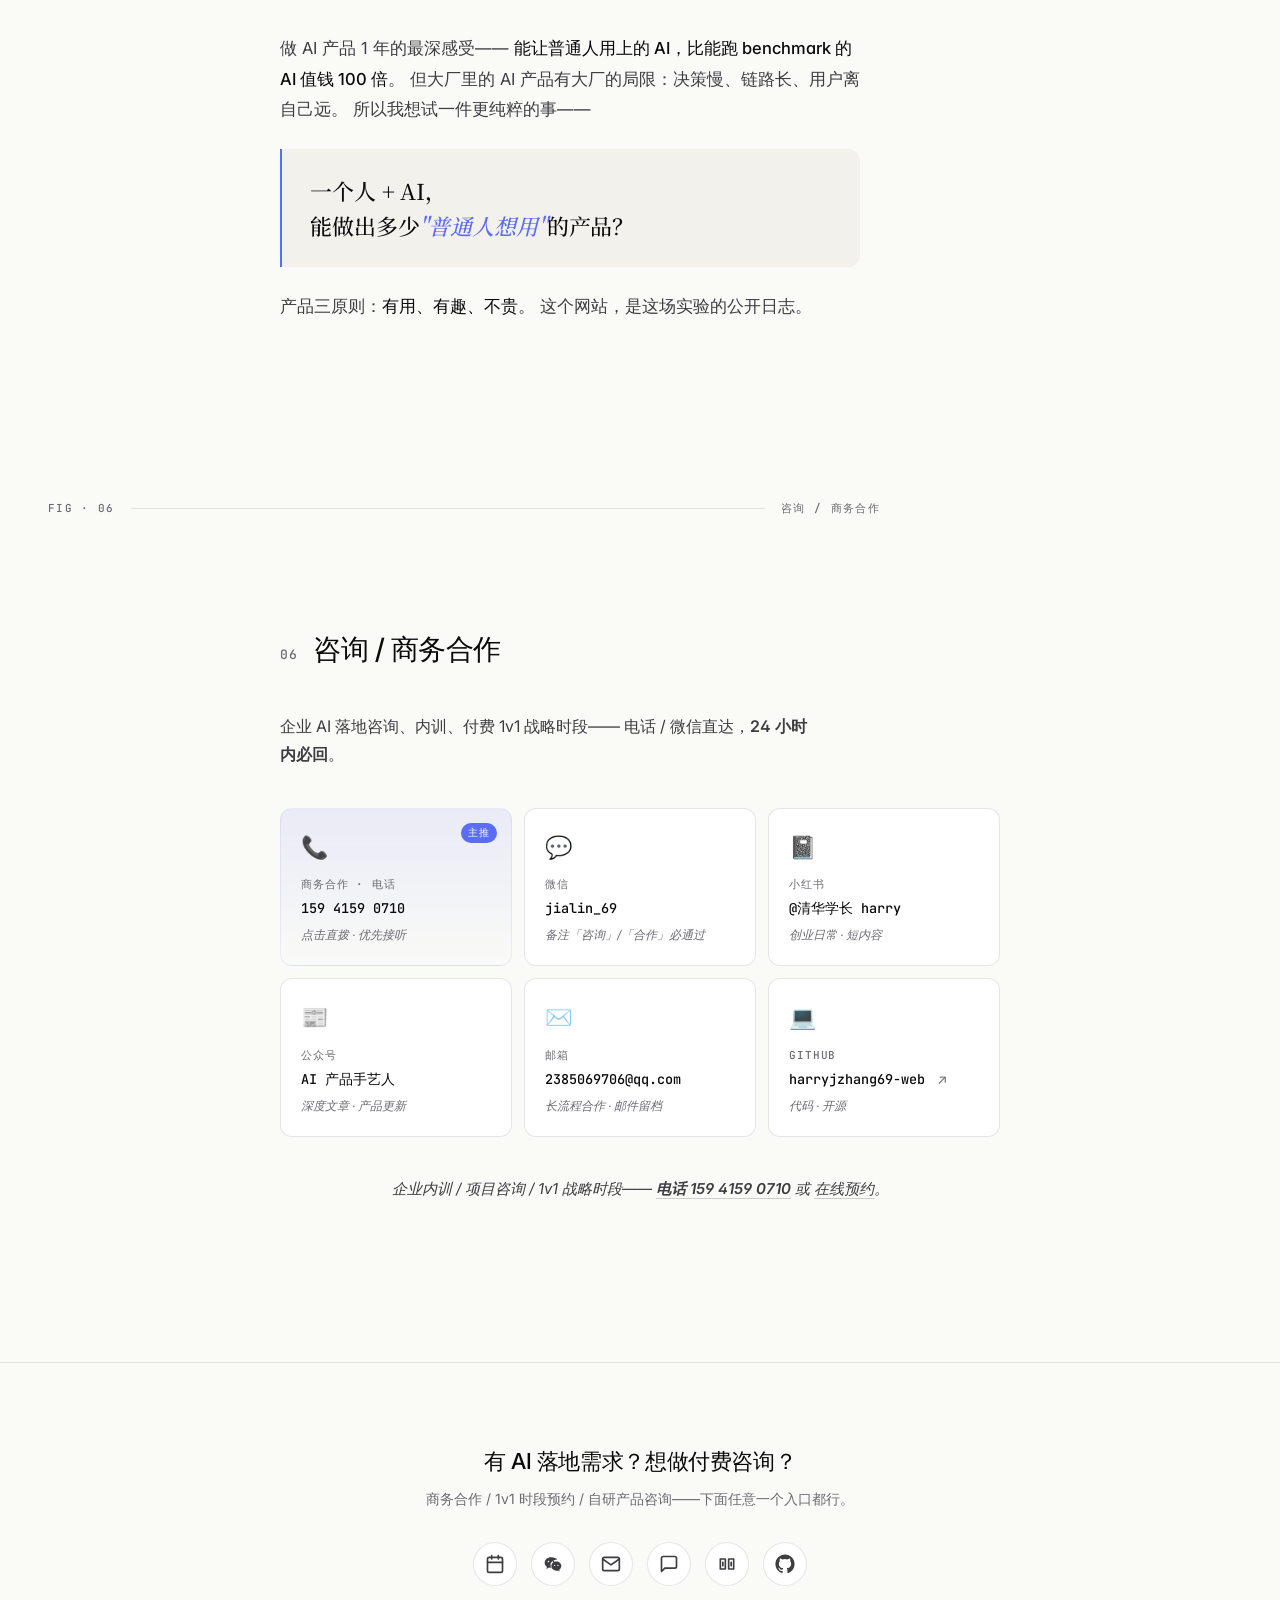
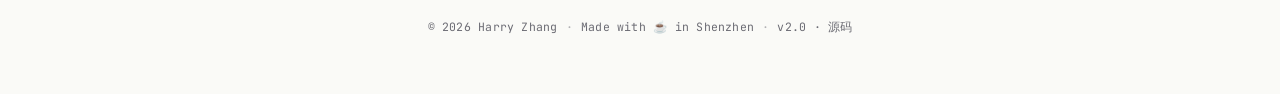
==== commit 3cf75e45: "fix(personal-site): sanitize docs and repair product access" ====
--- a/index.html
+++ b/index.html
@@ -564,7 +564,7 @@
         <div class="product-body">
           <div class="product-head">
             <h3>罗盘 · Compass</h3>
-            <span class="status status-live">MVP 公测</span>
+            <span class="status status-dev">入口维护中</span>
           </div>
           <p class="product-tagline">找回方向感，而不是焦虑未来。</p>
           <p class="product-desc">
@@ -808,8 +808,8 @@
             </span>
           </div>
           <div class="product-cta product-cta-dual">
-            <a href="https://content-creator-b2t3mvre.edgeone.dev" target="_blank" rel="noopener" class="btn btn-secondary btn-sm">
-              <span>在线体验</span>
+            <a href="#connect" class="btn btn-secondary btn-sm">
+              <span>申请内测</span>
               <span class="btn-arrow">→</span>
             </a>
             <a href="https://github.com/harryjzhang69-web/content-creator-tool"
@@ -818,7 +818,7 @@
               <svg width="13" height="13" viewBox="0 0 24 24" fill="none" stroke="currentColor" stroke-width="2.2" stroke-linecap="round" stroke-linejoin="round"><path d="M9 19c-5 1.5-5-2.5-7-3m14 6v-3.87a3.37 3.37 0 0 0-.94-2.61c3.14-.35 6.44-1.54 6.44-7A5.44 5.44 0 0 0 20 4.77 5.07 5.07 0 0 0 19.91 1S18.73.65 16 2.48a13.38 13.38 0 0 0-7 0C6.27.65 5.09 1 5.09 1A5.07 5.07 0 0 0 5 4.77a5.44 5.44 0 0 0-1.5 3.78c0 5.42 3.3 6.61 6.44 7A3.37 3.37 0 0 0 9 18.13V22"/></svg>
               <span>GitHub 源码</span>
             </a>
-            <span class="product-eta">网页版 MVP · 智谱免费模型驱动 · 从零创作 + 帮我打磨双入口</span>
+            <span class="product-eta">公开体验入口维护中 · 可先联系我获取内测链接或查看源码</span>
           </div>
         </div>
       </article>
@@ -829,7 +829,7 @@
         <div class="product-body">
           <div class="product-head">
             <h3>读书行动派 · Book Action</h3>
-            <span class="status status-live">MVP 公测</span>
+            <span class="status status-dev">入口维护中</span>
           </div>
           <p class="product-tagline">帆书解决"我没读过这本书"，它解决"读过之后，我该做什么"。</p>
           <p class="product-desc">
@@ -884,8 +884,8 @@
             </span>
           </div>
           <div class="product-cta product-cta-dual">
-            <a href="https://book-action-hdimehxt.edgeone.dev/" target="_blank" rel="noopener" class="btn btn-secondary btn-sm">
-              <span>在线体验</span>
+            <a href="#connect" class="btn btn-secondary btn-sm">
+              <span>申请内测</span>
               <span class="btn-arrow">→</span>
             </a>
             <a href="https://github.com/harryjzhang69-web/book-action-mvp"
@@ -894,7 +894,7 @@
               <svg width="13" height="13" viewBox="0 0 24 24" fill="none" stroke="currentColor" stroke-width="2.2" stroke-linecap="round" stroke-linejoin="round"><path d="M9 19c-5 1.5-5-2.5-7-3m14 6v-3.87a3.37 3.37 0 0 0-.94-2.61c3.14-.35 6.44-1.54 6.44-7A5.44 5.44 0 0 0 20 4.77 5.07 5.07 0 0 0 19.91 1S18.73.65 16 2.48a13.38 13.38 0 0 0-7 0C6.27.65 5.09 1 5.09 1A5.07 5.07 0 0 0 5 4.77a5.44 5.44 0 0 0-1.5 3.78c0 5.42 3.3 6.61 6.44 7A3.37 3.37 0 0 0 9 18.13V22"/></svg>
               <span>GitHub 源码</span>
             </a>
-            <span class="product-eta">网页版 MVP · 智谱免费模型驱动 · 与 GitHub 联动，随代码自动更新</span>
+            <span class="product-eta">公开体验入口维护中 · 可先联系我获取内测链接或查看源码</span>
           </div>
         </div>
       </article>
@@ -905,7 +905,7 @@
         <div class="product-body">
           <div class="product-head">
             <h3>AI PM 模拟面试官 · PM Interviewer</h3>
-            <span class="status status-live">MVP 公测</span>
+            <span class="status status-dev">入口维护中</span>
           </div>
           <p class="product-tagline">背了一堆八股，真面试还是被追问打穿？先找 AI 面试官过几招。</p>
           <p class="product-desc">
@@ -961,8 +961,8 @@
             </span>
           </div>
           <div class="product-cta product-cta-dual">
-            <a href="https://pm-mock-interview-exqcihvq.edgeone.dev" target="_blank" rel="noopener" class="btn btn-secondary btn-sm">
-              <span>开始模拟面试</span>
+            <a href="#connect" class="btn btn-secondary btn-sm">
+              <span>申请内测</span>
               <span class="btn-arrow">→</span>
             </a>
             <a href="https://github.com/harryjzhang69-web/pm-interviewer"
@@ -971,7 +971,7 @@
               <svg width="13" height="13" viewBox="0 0 24 24" fill="none" stroke="currentColor" stroke-width="2.2" stroke-linecap="round" stroke-linejoin="round"><path d="M9 19c-5 1.5-5-2.5-7-3m14 6v-3.87a3.37 3.37 0 0 0-.94-2.61c3.14-.35 6.44-1.54 6.44-7A5.44 5.44 0 0 0 20 4.77 5.07 5.07 0 0 0 19.91 1S18.73.65 16 2.48a13.38 13.38 0 0 0-7 0C6.27.65 5.09 1 5.09 1A5.07 5.07 0 0 0 5 4.77a5.44 5.44 0 0 0-1.5 3.78c0 5.42 3.3 6.61 6.44 7A3.37 3.37 0 0 0 9 18.13V22"/></svg>
               <span>GitHub 源码</span>
             </a>
-            <span class="product-eta">网页版 MVP · 智谱免费模型驱动 · 与「AI 自测宝典」组成 AI PM 求职工具链</span>
+            <span class="product-eta">公开体验入口维护中 · 可先联系我获取内测链接或查看源码</span>
           </div>
         </div>
       </article>
@@ -983,7 +983,7 @@
         <div class="product-body">
           <div class="product-head">
             <h3>AI 职场人格测试 · Career Persona</h3>
-            <span class="status status-live">MVP 公测</span>
+            <span class="status status-dev">入口维护中</span>
           </div>
           <p class="product-tagline">不是又一个烂大街的 16 型 MBTI，测的是你在 AI 时代的生存人格。</p>
           <p class="product-desc">
@@ -1026,8 +1026,8 @@
             </span>
           </div>
           <div class="product-cta product-cta-dual">
-            <a href="https://career-persona-zvkhs7bt.edgeone.dev" target="_blank" rel="noopener" class="btn btn-secondary btn-sm">
-              <span>测测我的人格</span>
+            <a href="#connect" class="btn btn-secondary btn-sm">
+              <span>申请内测</span>
               <span class="btn-arrow">→</span>
             </a>
             <a href="https://github.com/harryjzhang69-web/career-persona"
@@ -1036,7 +1036,7 @@
               <svg width="13" height="13" viewBox="0 0 24 24" fill="none" stroke="currentColor" stroke-width="2.2" stroke-linecap="round" stroke-linejoin="round"><path d="M9 19c-5 1.5-5-2.5-7-3m14 6v-3.87a3.37 3.37 0 0 0-.94-2.61c3.14-.35 6.44-1.54 6.44-7A5.44 5.44 0 0 0 20 4.77 5.07 5.07 0 0 0 19.91 1S18.73.65 16 2.48a13.38 13.38 0 0 0-7 0C6.27.65 5.09 1 5.09 1A5.07 5.07 0 0 0 5 4.77a5.44 5.44 0 0 0-1.5 3.78c0 5.42 3.3 6.61 6.44 7A3.37 3.37 0 0 0 9 18.13V22"/></svg>
               <span>GitHub 源码</span>
             </a>
-            <span class="product-eta">网页版 MVP · 智谱免费模型驱动 · 分享型流量入口，给整个产品橱窗导流</span>
+            <span class="product-eta">公开体验入口维护中 · 可先联系我获取内测链接或查看源码</span>
           </div>
         </div>
       </article>
@@ -1048,7 +1048,7 @@
         <div class="product-body">
           <div class="product-head">
             <h3>AI 简历诊断器 · Resume Doctor</h3>
-            <span class="status status-live">MVP 公测</span>
+            <span class="status status-dev">入口维护中</span>
           </div>
           <p class="product-tagline">招聘官 8 秒决定你的去留，先让 AI 用招聘官的眼睛帮你体检一遍。</p>
           <p class="product-desc">
@@ -1091,8 +1091,8 @@
             </span>
           </div>
           <div class="product-cta product-cta-dual">
-            <a href="https://resume-doctor-5cc5rzsf.edgeone.dev" target="_blank" rel="noopener" class="btn btn-secondary btn-sm">
-              <span>诊断我的简历</span>
+            <a href="#connect" class="btn btn-secondary btn-sm">
+              <span>申请内测</span>
               <span class="btn-arrow">→</span>
             </a>
             <a href="https://github.com/harryjzhang69-web/resume-doctor"
@@ -1101,7 +1101,7 @@
               <svg width="13" height="13" viewBox="0 0 24 24" fill="none" stroke="currentColor" stroke-width="2.2" stroke-linecap="round" stroke-linejoin="round"><path d="M9 19c-5 1.5-5-2.5-7-3m14 6v-3.87a3.37 3.37 0 0 0-.94-2.61c3.14-.35 6.44-1.54 6.44-7A5.44 5.44 0 0 0 20 4.77 5.07 5.07 0 0 0 19.91 1S18.73.65 16 2.48a13.38 13.38 0 0 0-7 0C6.27.65 5.09 1 5.09 1A5.07 5.07 0 0 0 5 4.77a5.44 5.44 0 0 0-1.5 3.78c0 5.42 3.3 6.61 6.44 7A3.37 3.37 0 0 0 9 18.13V22"/></svg>
               <span>GitHub 源码</span>
             </a>
-            <span class="product-eta">网页版 MVP · 智谱免费模型驱动 · 简历不存储不上传 · 求职工具链一环</span>
+            <span class="product-eta">公开体验入口维护中 · 可先联系我获取内测链接或查看源码</span>
           </div>
         </div>
       </article>
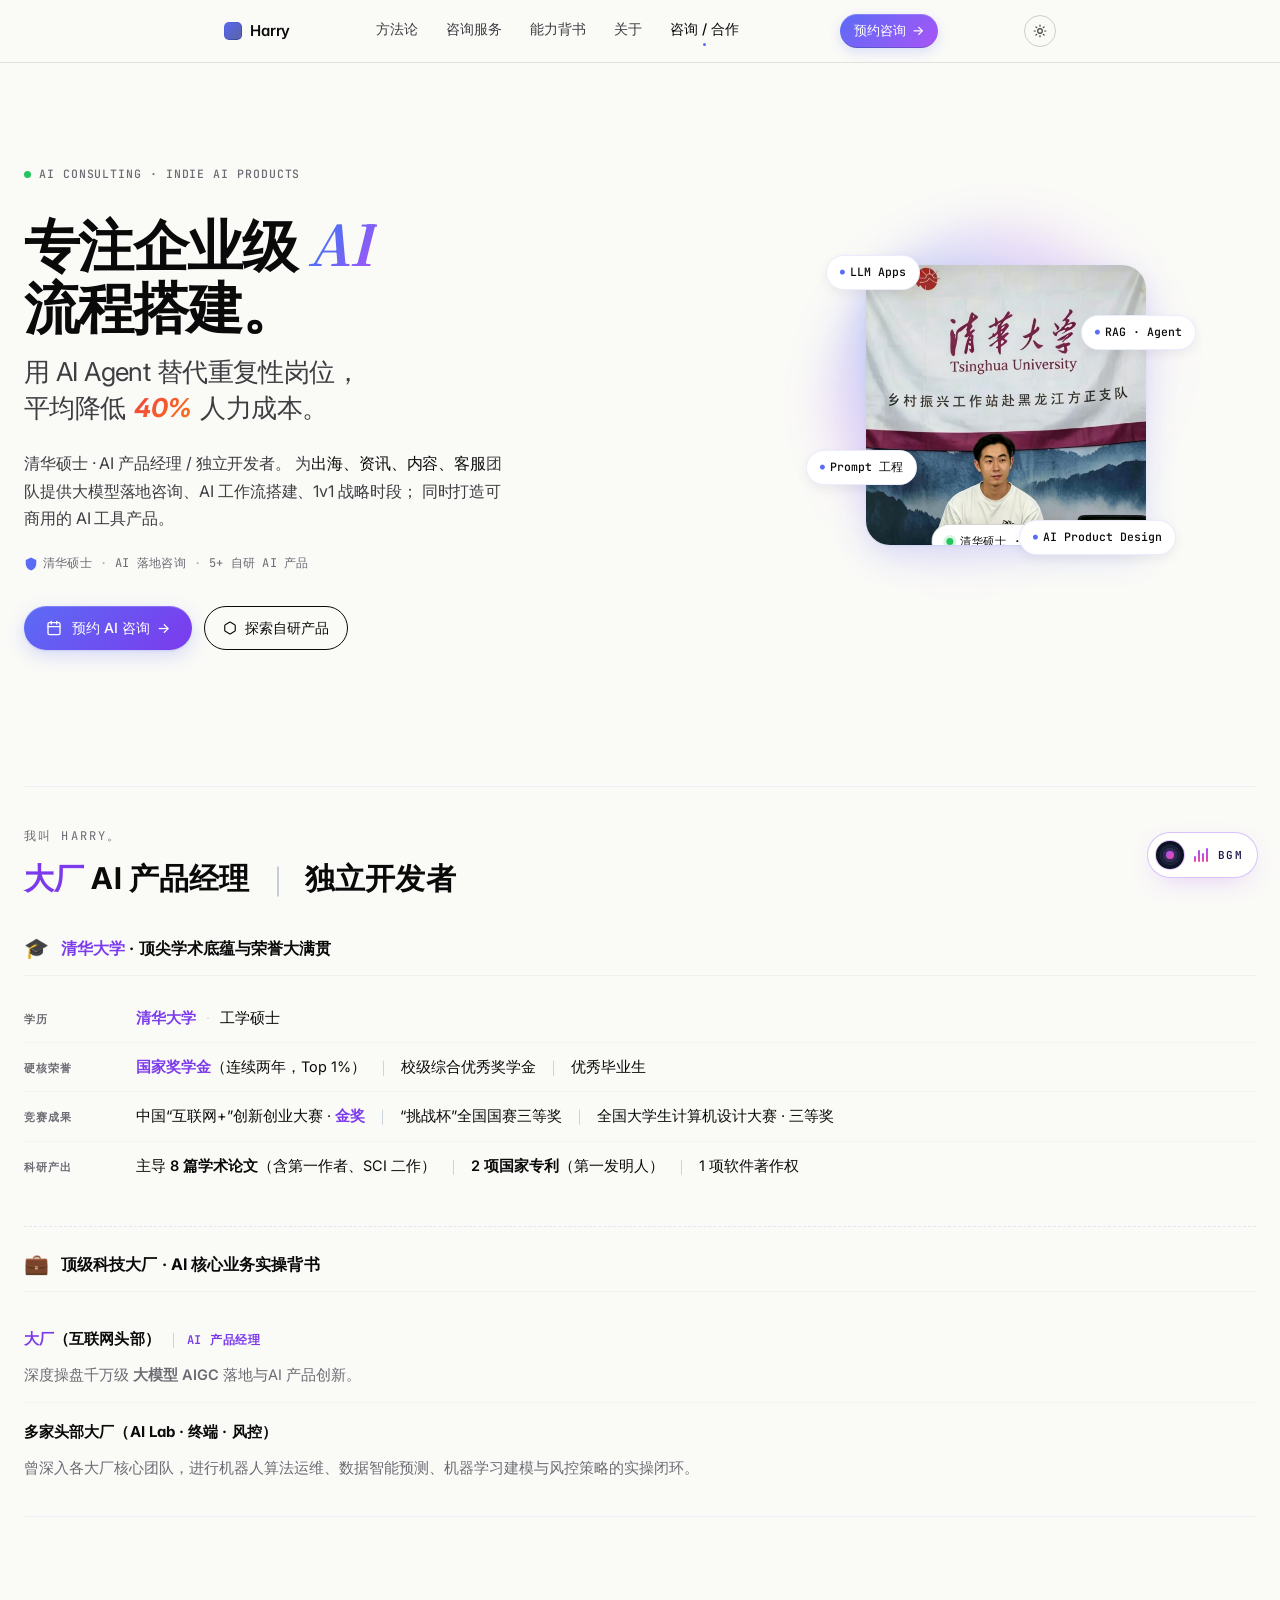
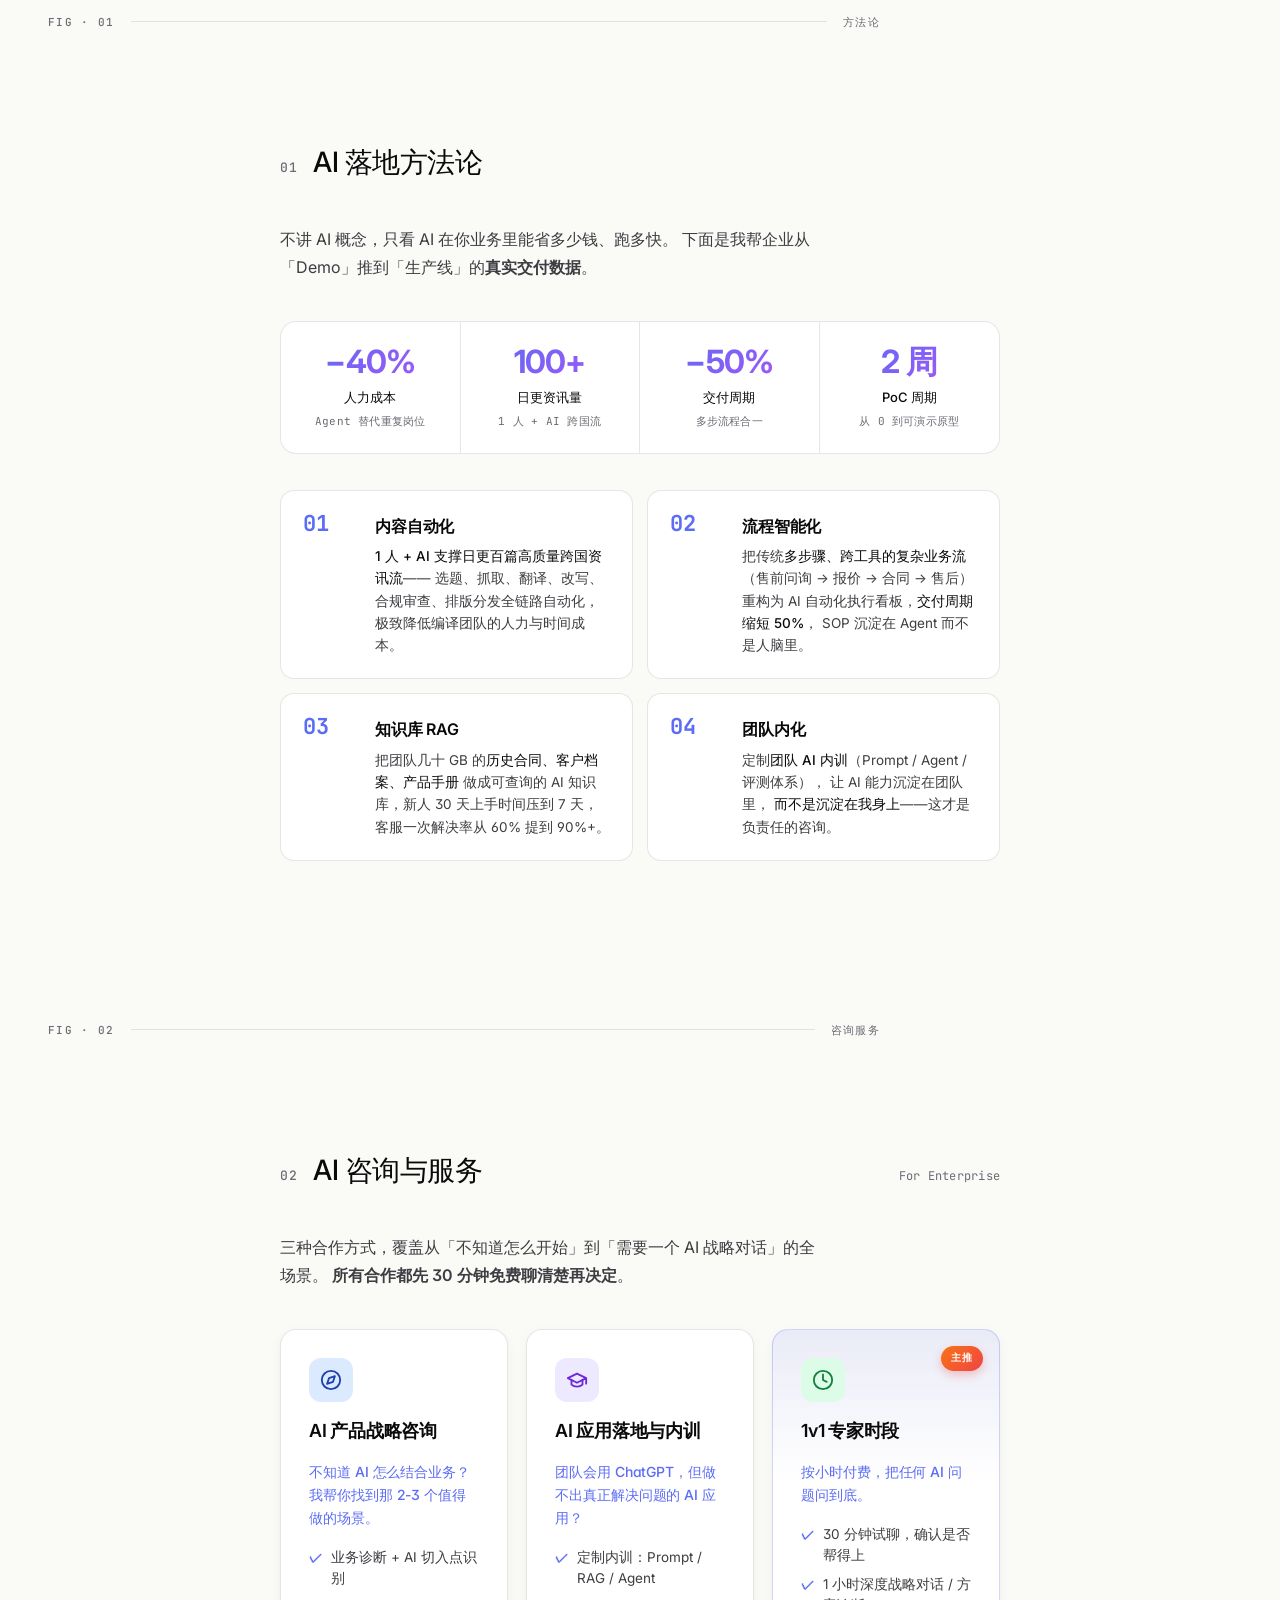
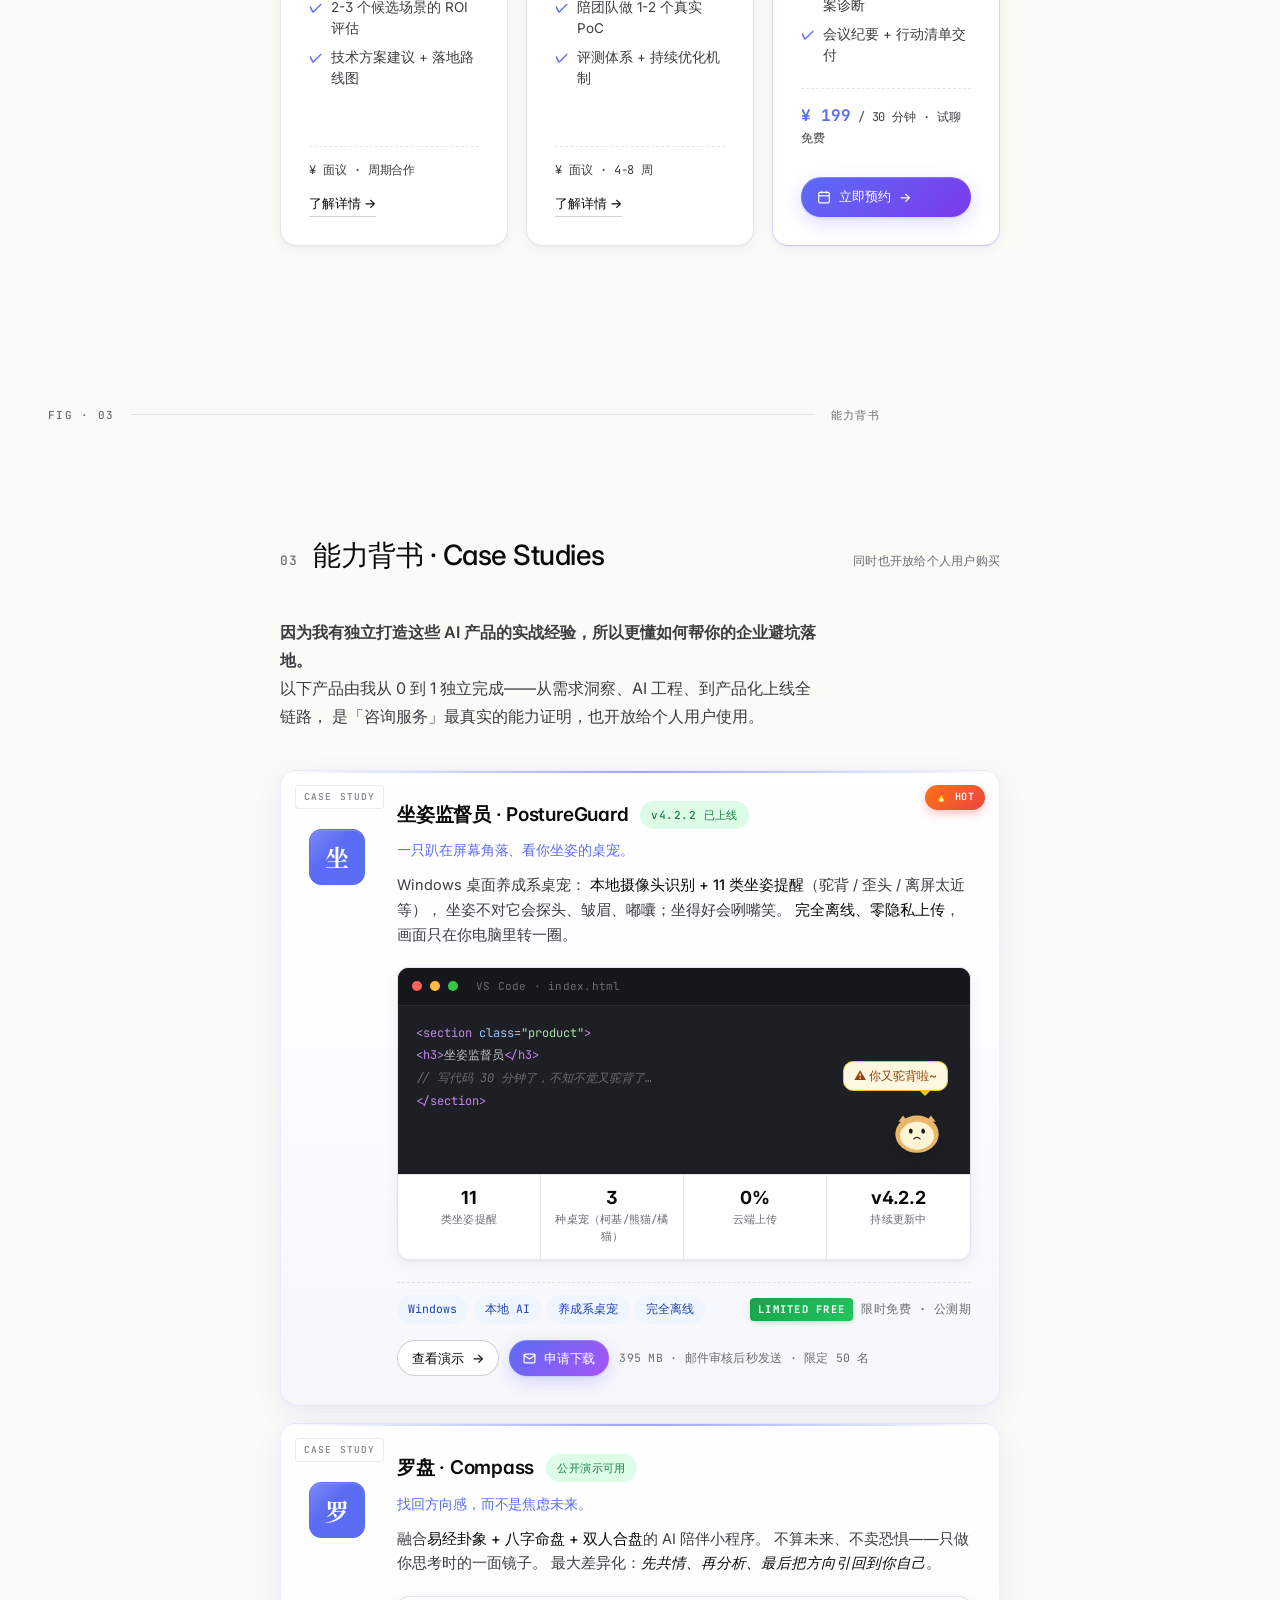
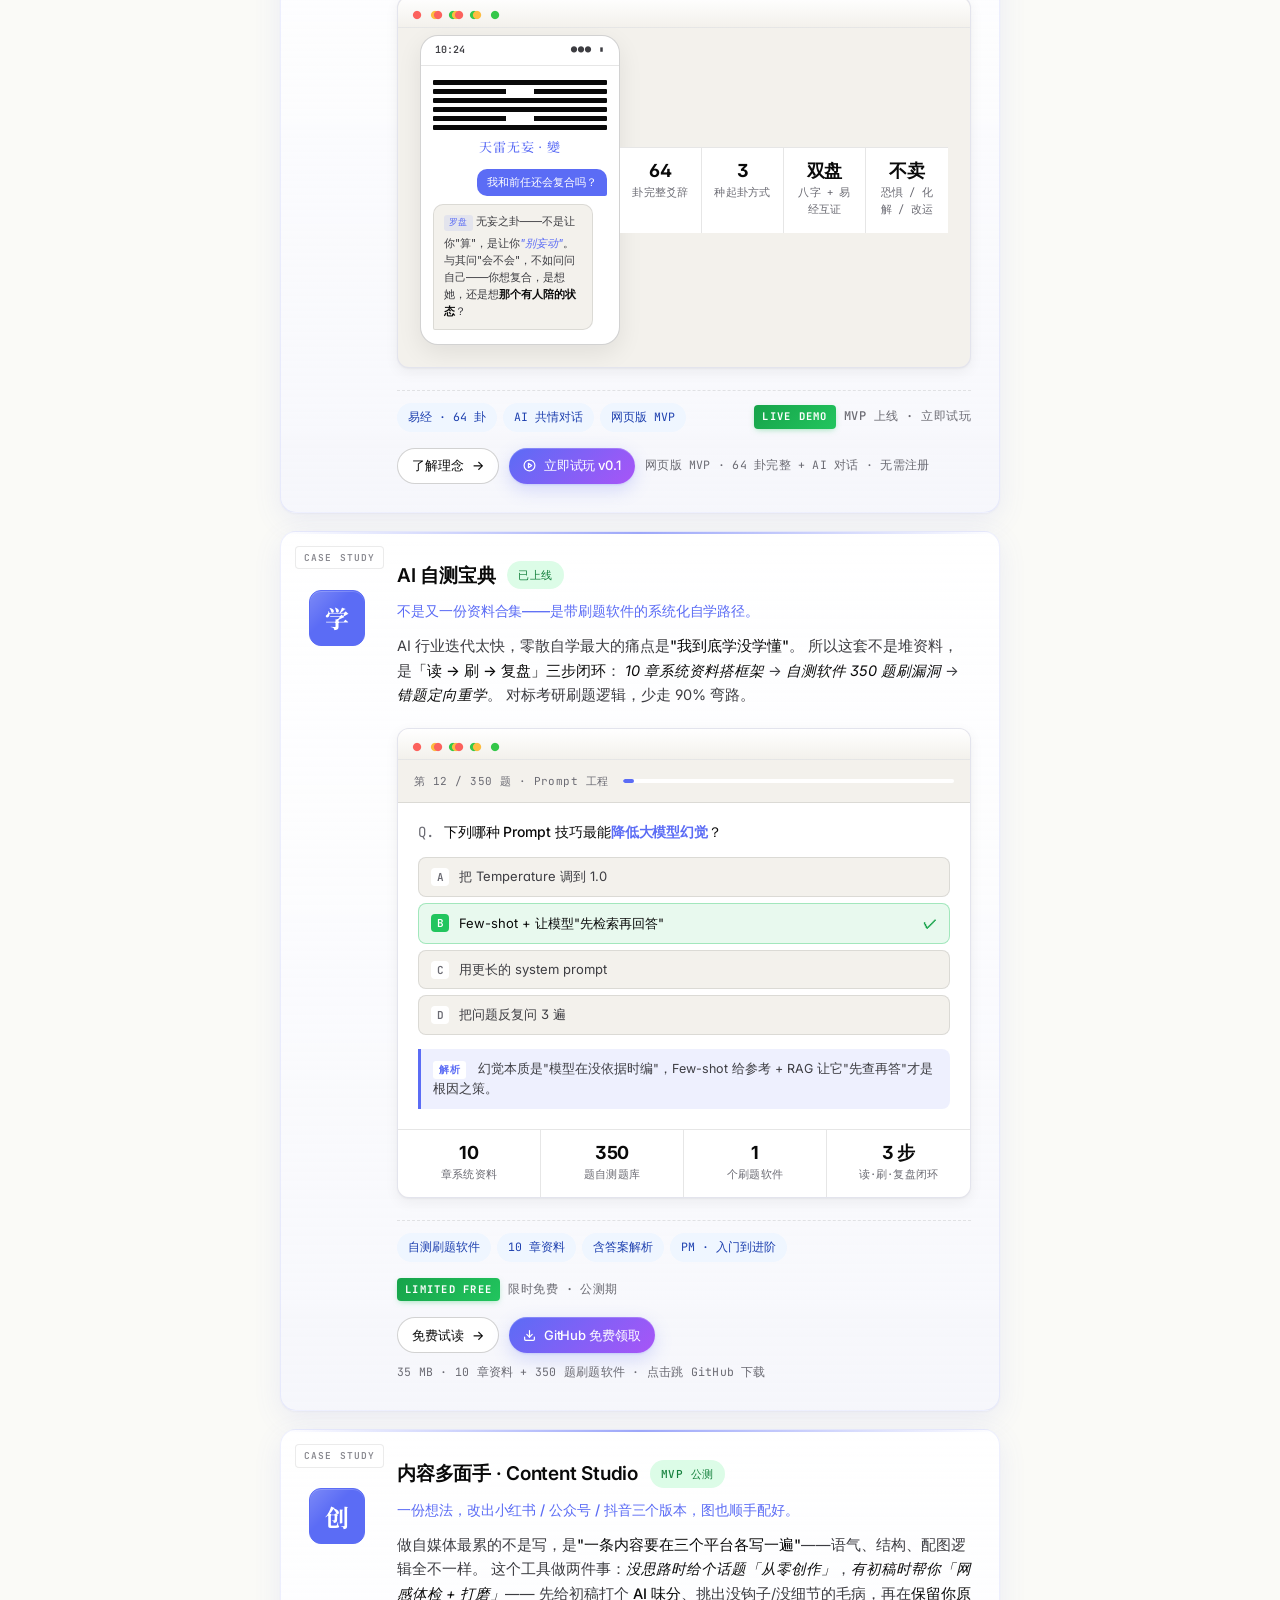
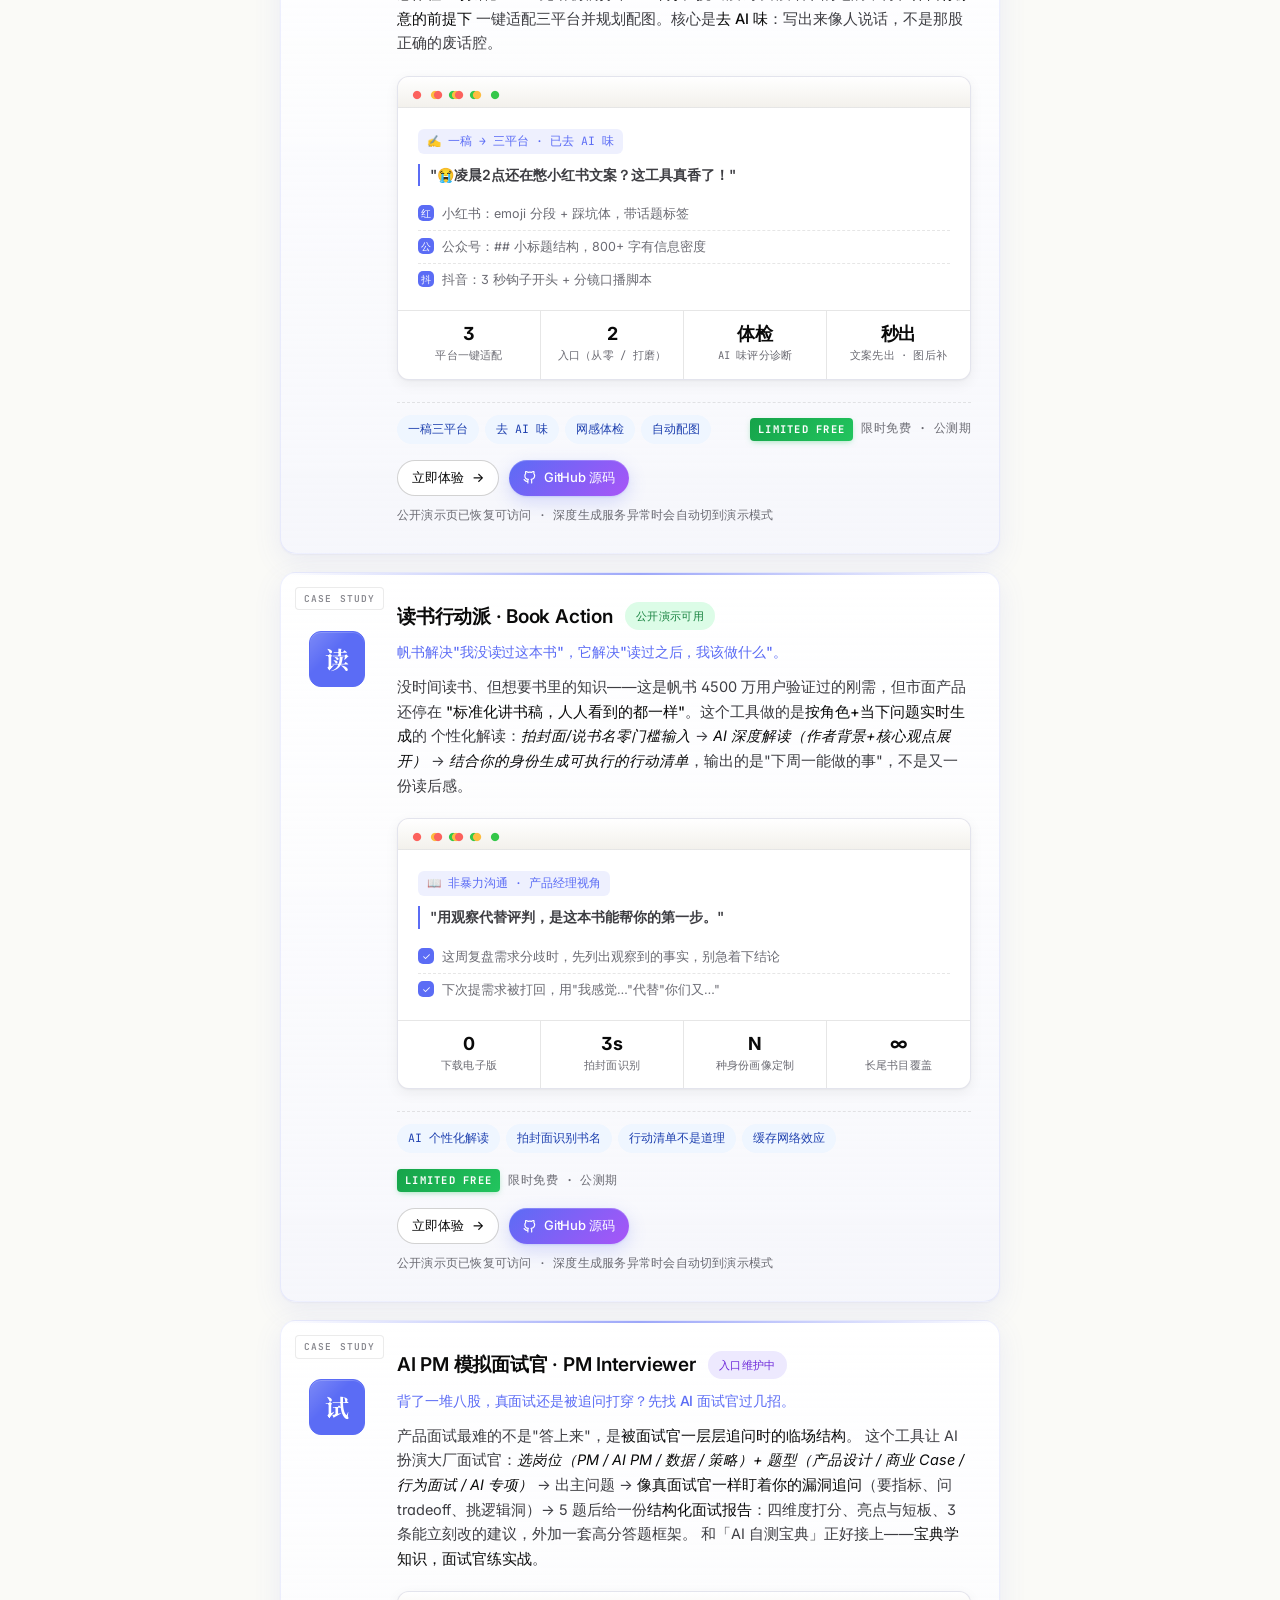
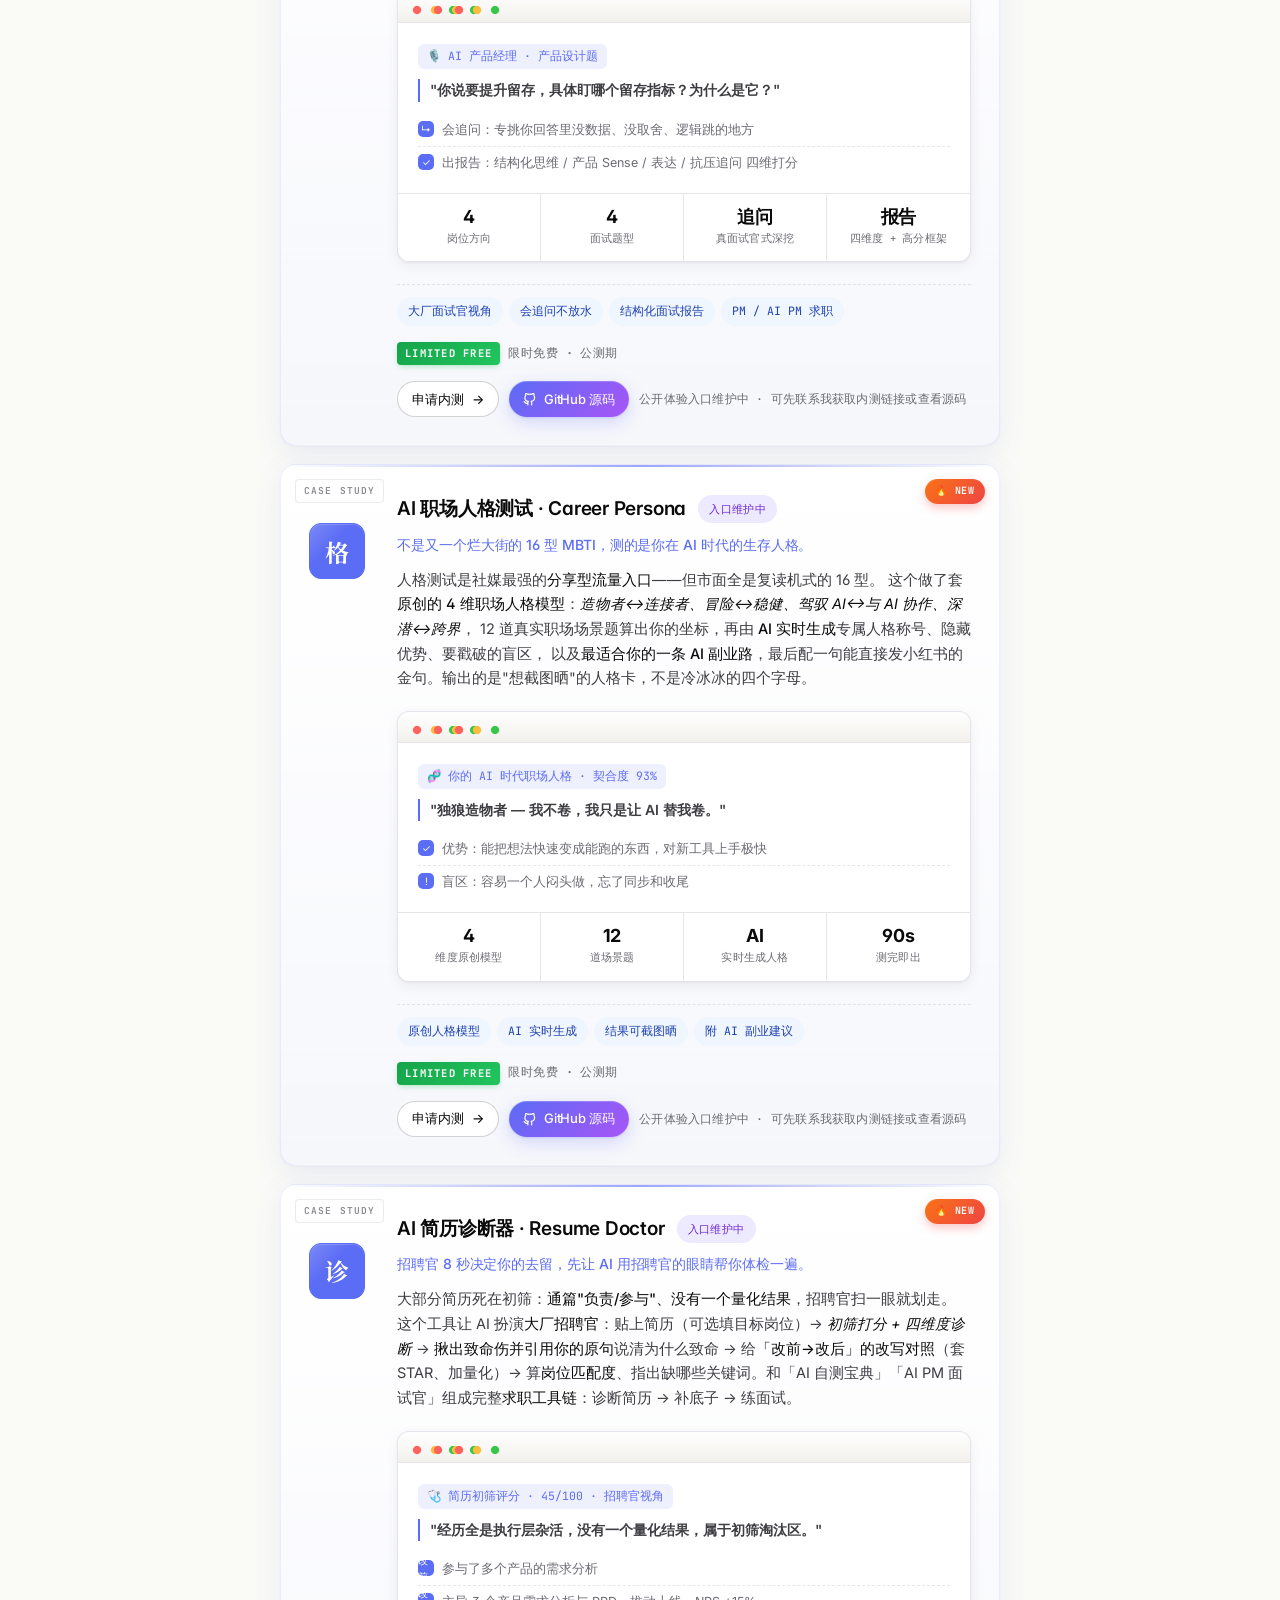
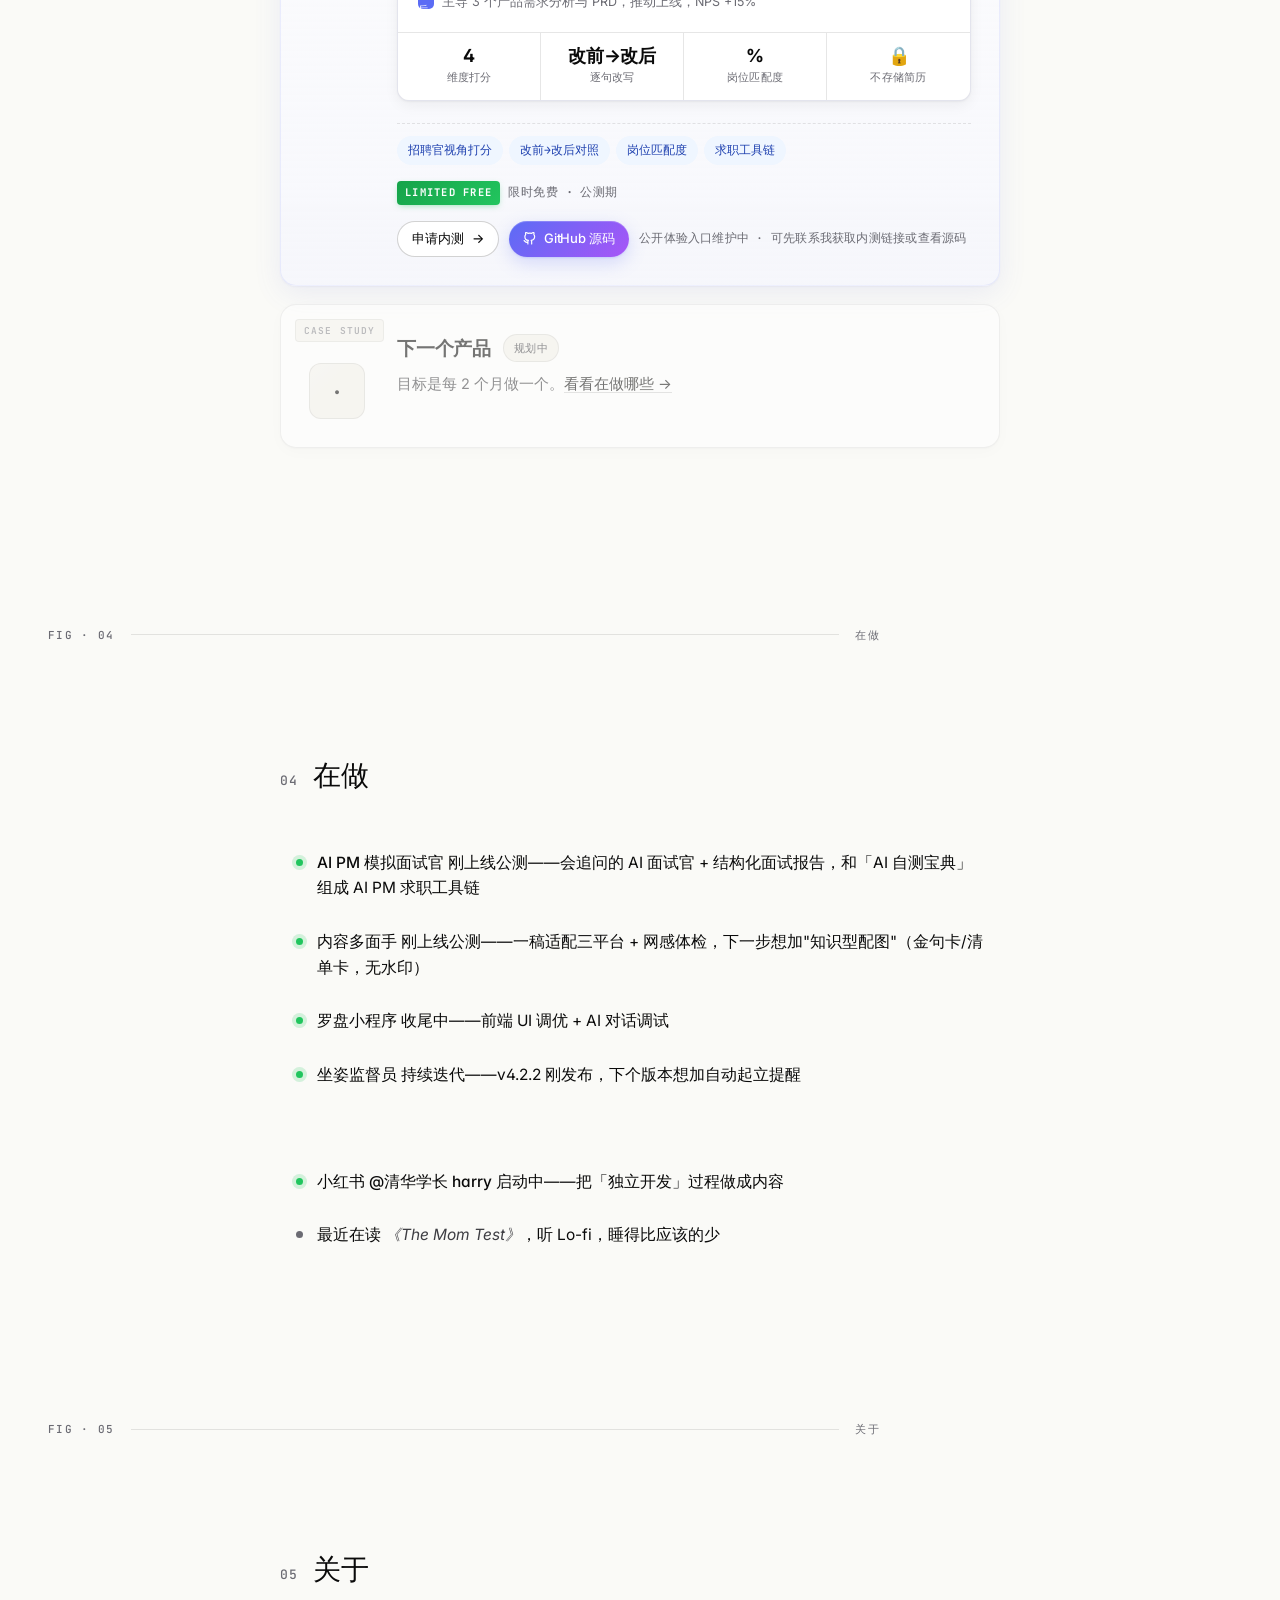
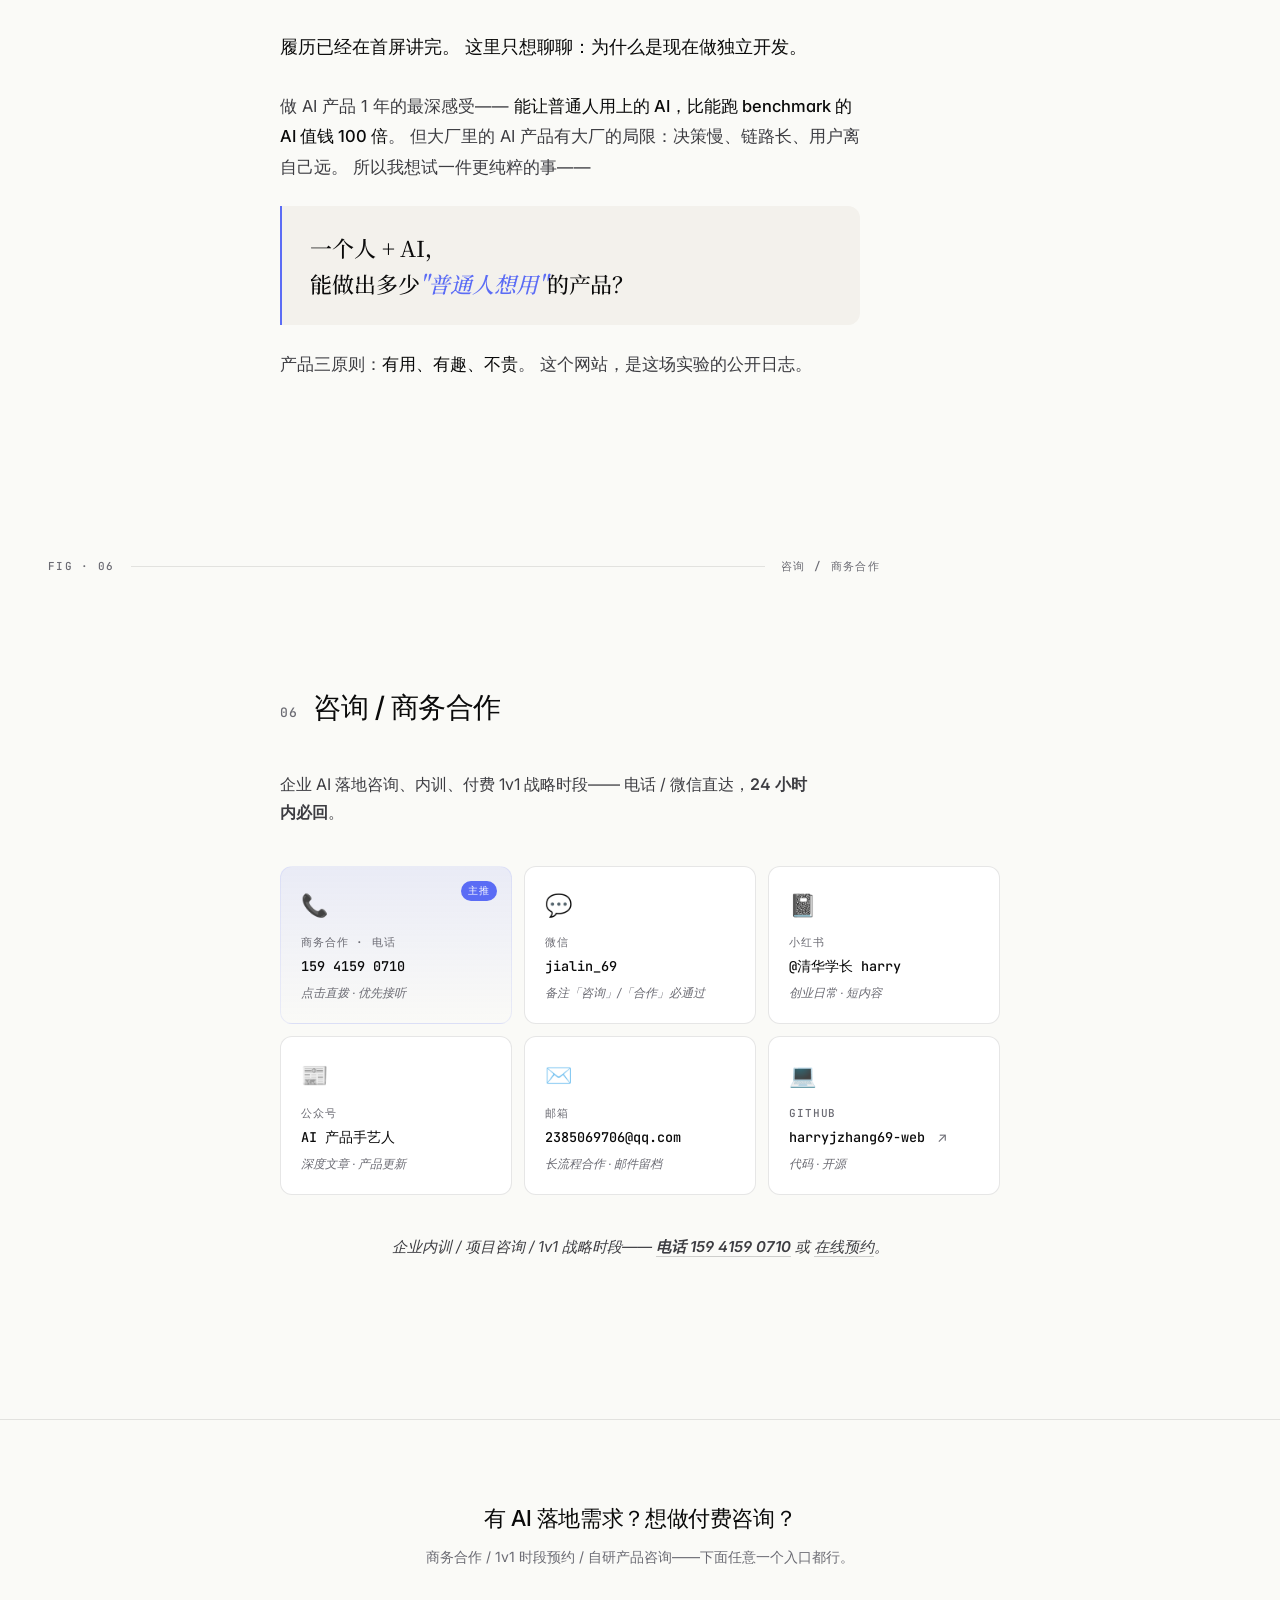
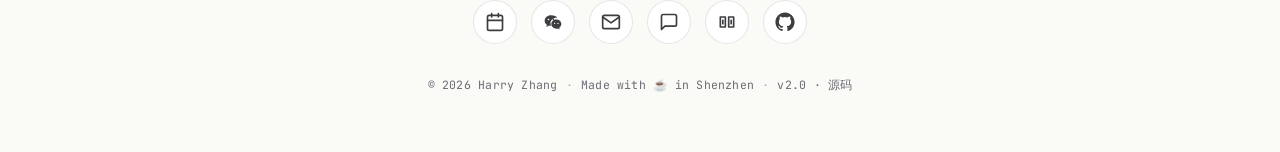
==== commit 9e39c628: "fix(personal-site): fallback book-action demo when public api is unavailable" ====
--- a/index.html
+++ b/index.html
@@ -564,7 +564,7 @@
         <div class="product-body">
           <div class="product-head">
             <h3>罗盘 · Compass</h3>
-            <span class="status status-dev">入口维护中</span>
+            <span class="status status-live">公开演示可用</span>
           </div>
           <p class="product-tagline">找回方向感，而不是焦虑未来。</p>
           <p class="product-desc">
@@ -808,8 +808,8 @@
             </span>
           </div>
           <div class="product-cta product-cta-dual">
-            <a href="#connect" class="btn btn-secondary btn-sm">
-              <span>申请内测</span>
+            <a href="./products/book-action/index.html" class="btn btn-secondary btn-sm">
+              <span>立即体验</span>
               <span class="btn-arrow">→</span>
             </a>
             <a href="https://github.com/harryjzhang69-web/content-creator-tool"
@@ -818,7 +818,7 @@
               <svg width="13" height="13" viewBox="0 0 24 24" fill="none" stroke="currentColor" stroke-width="2.2" stroke-linecap="round" stroke-linejoin="round"><path d="M9 19c-5 1.5-5-2.5-7-3m14 6v-3.87a3.37 3.37 0 0 0-.94-2.61c3.14-.35 6.44-1.54 6.44-7A5.44 5.44 0 0 0 20 4.77 5.07 5.07 0 0 0 19.91 1S18.73.65 16 2.48a13.38 13.38 0 0 0-7 0C6.27.65 5.09 1 5.09 1A5.07 5.07 0 0 0 5 4.77a5.44 5.44 0 0 0-1.5 3.78c0 5.42 3.3 6.61 6.44 7A3.37 3.37 0 0 0 9 18.13V22"/></svg>
               <span>GitHub 源码</span>
             </a>
-            <span class="product-eta">公开体验入口维护中 · 可先联系我获取内测链接或查看源码</span>
+            <span class="product-eta">公开演示页已恢复可访问 · 深度生成服务异常时会自动切到演示模式</span>
           </div>
         </div>
       </article>
@@ -829,7 +829,7 @@
         <div class="product-body">
           <div class="product-head">
             <h3>读书行动派 · Book Action</h3>
-            <span class="status status-dev">入口维护中</span>
+            <span class="status status-live">公开演示可用</span>
           </div>
           <p class="product-tagline">帆书解决"我没读过这本书"，它解决"读过之后，我该做什么"。</p>
           <p class="product-desc">
@@ -884,8 +884,8 @@
             </span>
           </div>
           <div class="product-cta product-cta-dual">
-            <a href="#connect" class="btn btn-secondary btn-sm">
-              <span>申请内测</span>
+            <a href="./products/book-action/index.html" class="btn btn-secondary btn-sm">
+              <span>立即体验</span>
               <span class="btn-arrow">→</span>
             </a>
             <a href="https://github.com/harryjzhang69-web/book-action-mvp"
@@ -894,7 +894,7 @@
               <svg width="13" height="13" viewBox="0 0 24 24" fill="none" stroke="currentColor" stroke-width="2.2" stroke-linecap="round" stroke-linejoin="round"><path d="M9 19c-5 1.5-5-2.5-7-3m14 6v-3.87a3.37 3.37 0 0 0-.94-2.61c3.14-.35 6.44-1.54 6.44-7A5.44 5.44 0 0 0 20 4.77 5.07 5.07 0 0 0 19.91 1S18.73.65 16 2.48a13.38 13.38 0 0 0-7 0C6.27.65 5.09 1 5.09 1A5.07 5.07 0 0 0 5 4.77a5.44 5.44 0 0 0-1.5 3.78c0 5.42 3.3 6.61 6.44 7A3.37 3.37 0 0 0 9 18.13V22"/></svg>
               <span>GitHub 源码</span>
             </a>
-            <span class="product-eta">公开体验入口维护中 · 可先联系我获取内测链接或查看源码</span>
+            <span class="product-eta">公开演示页已恢复可访问 · 深度生成服务异常时会自动切到演示模式</span>
           </div>
         </div>
       </article>
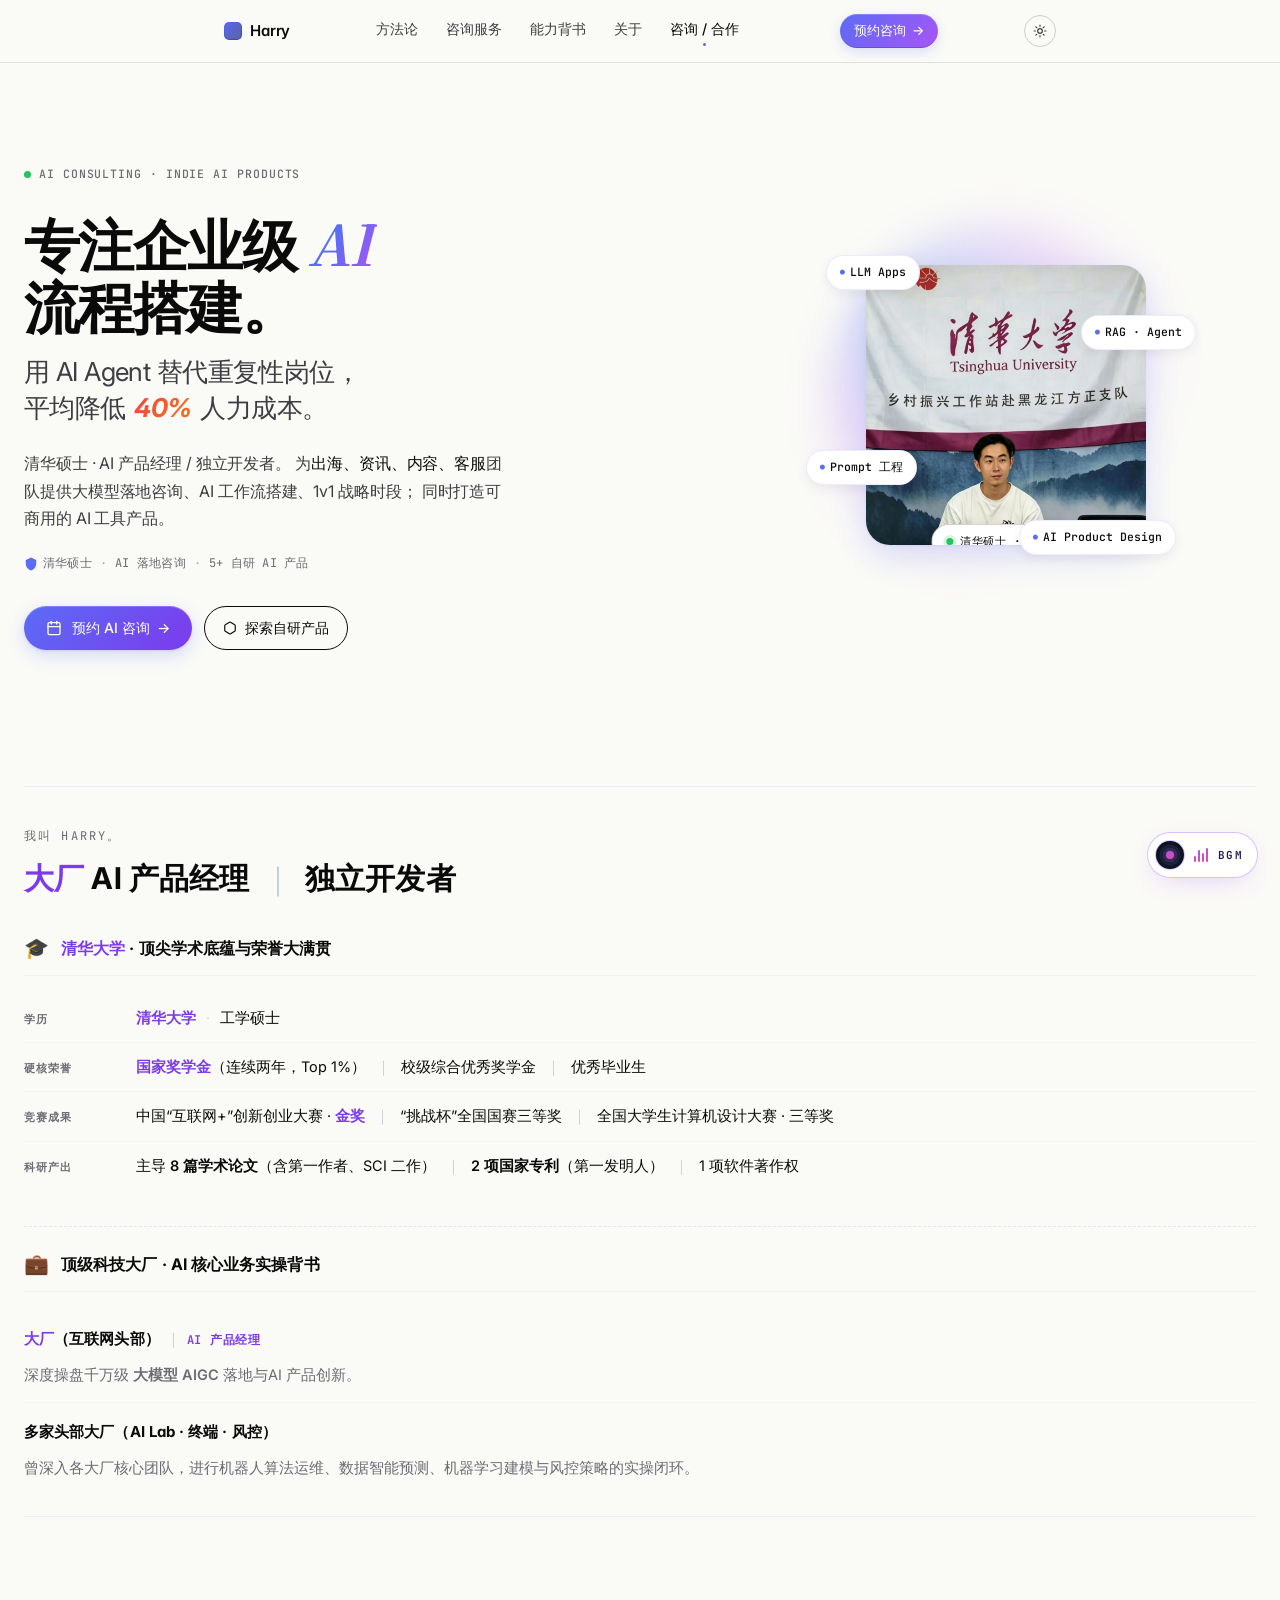
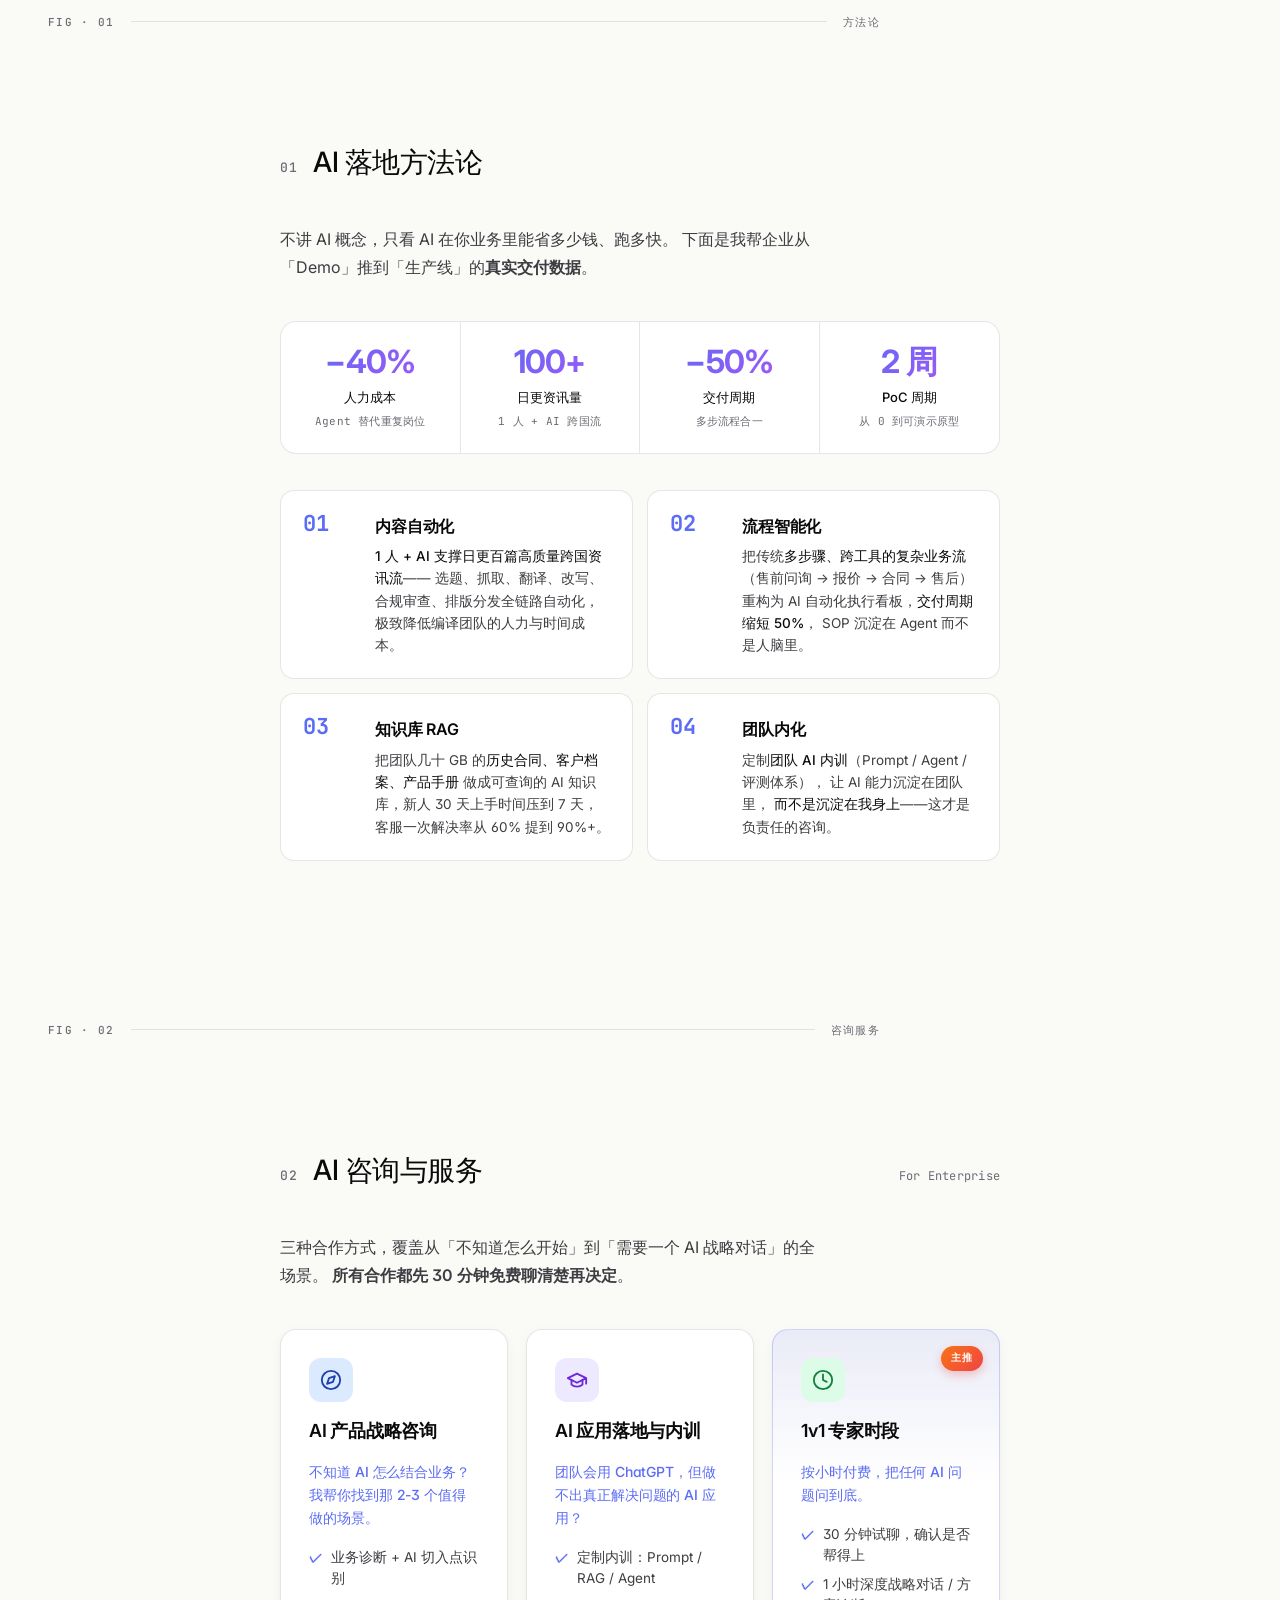
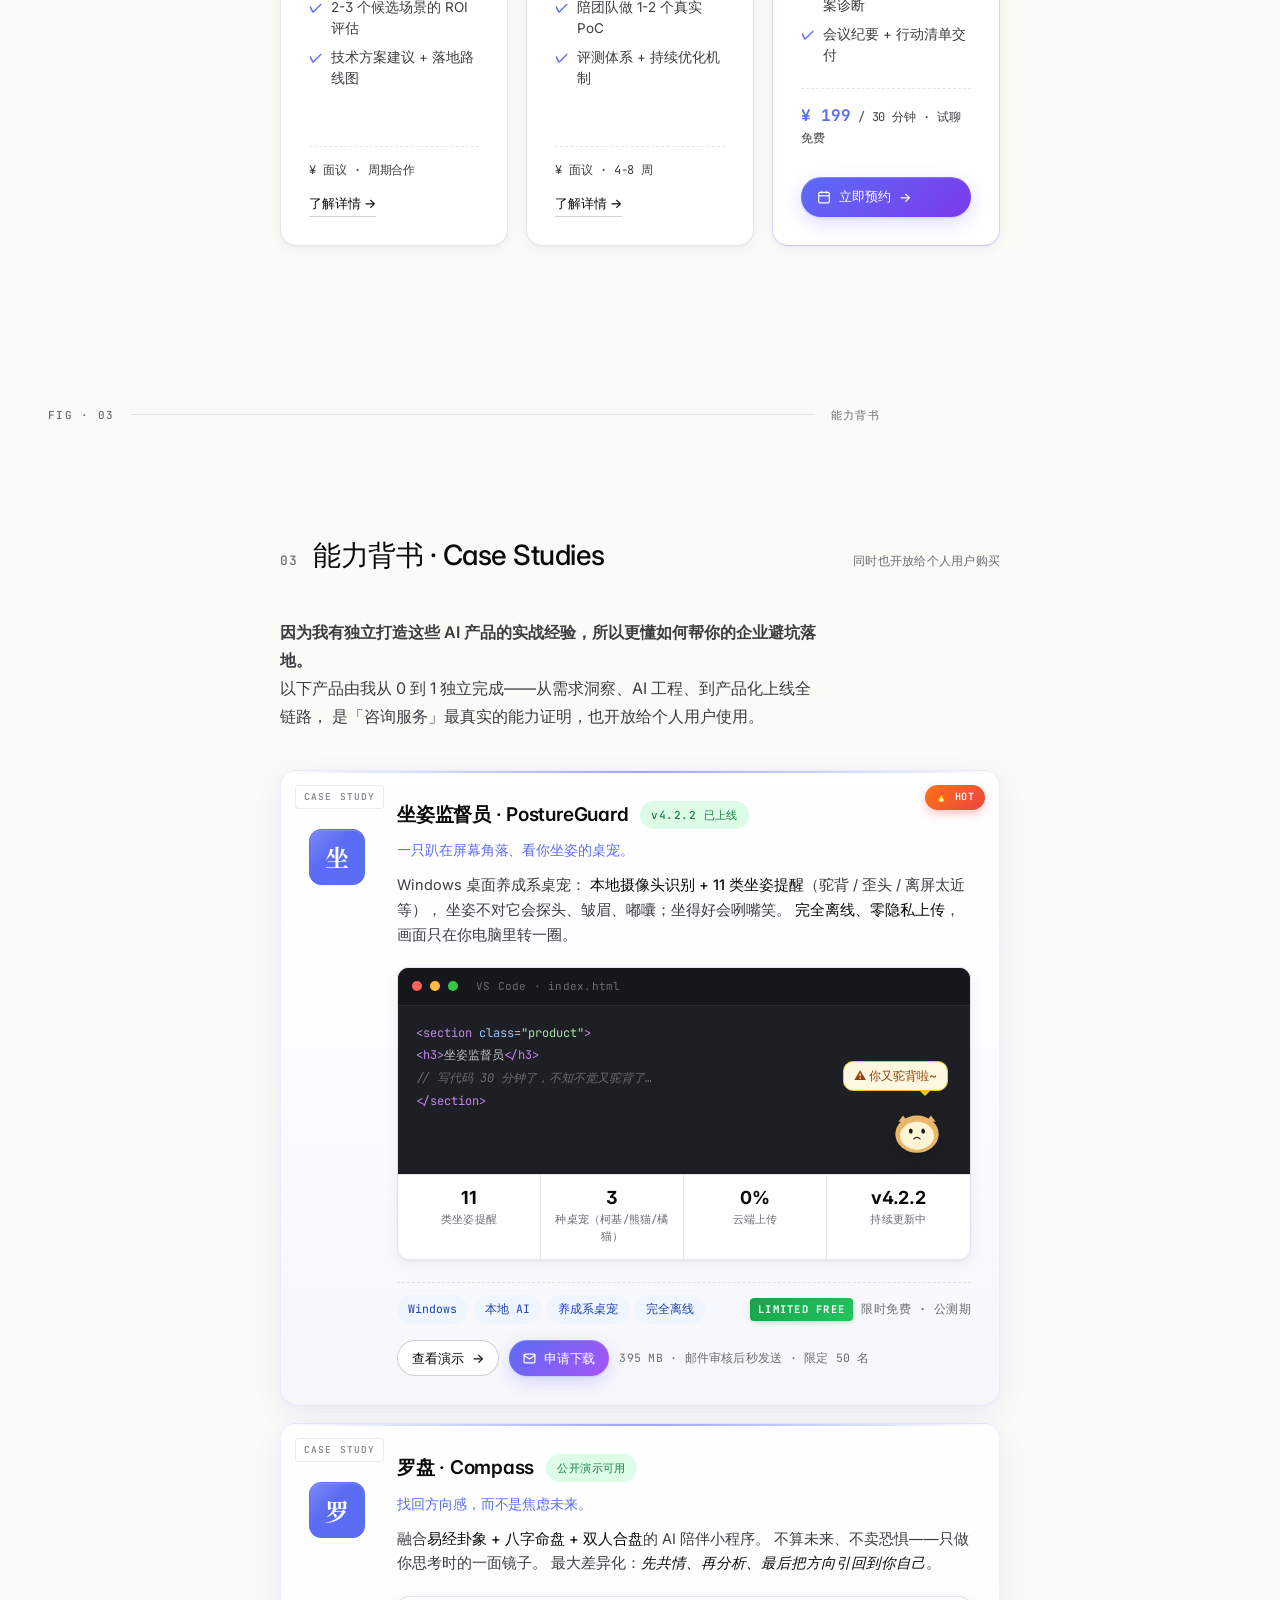
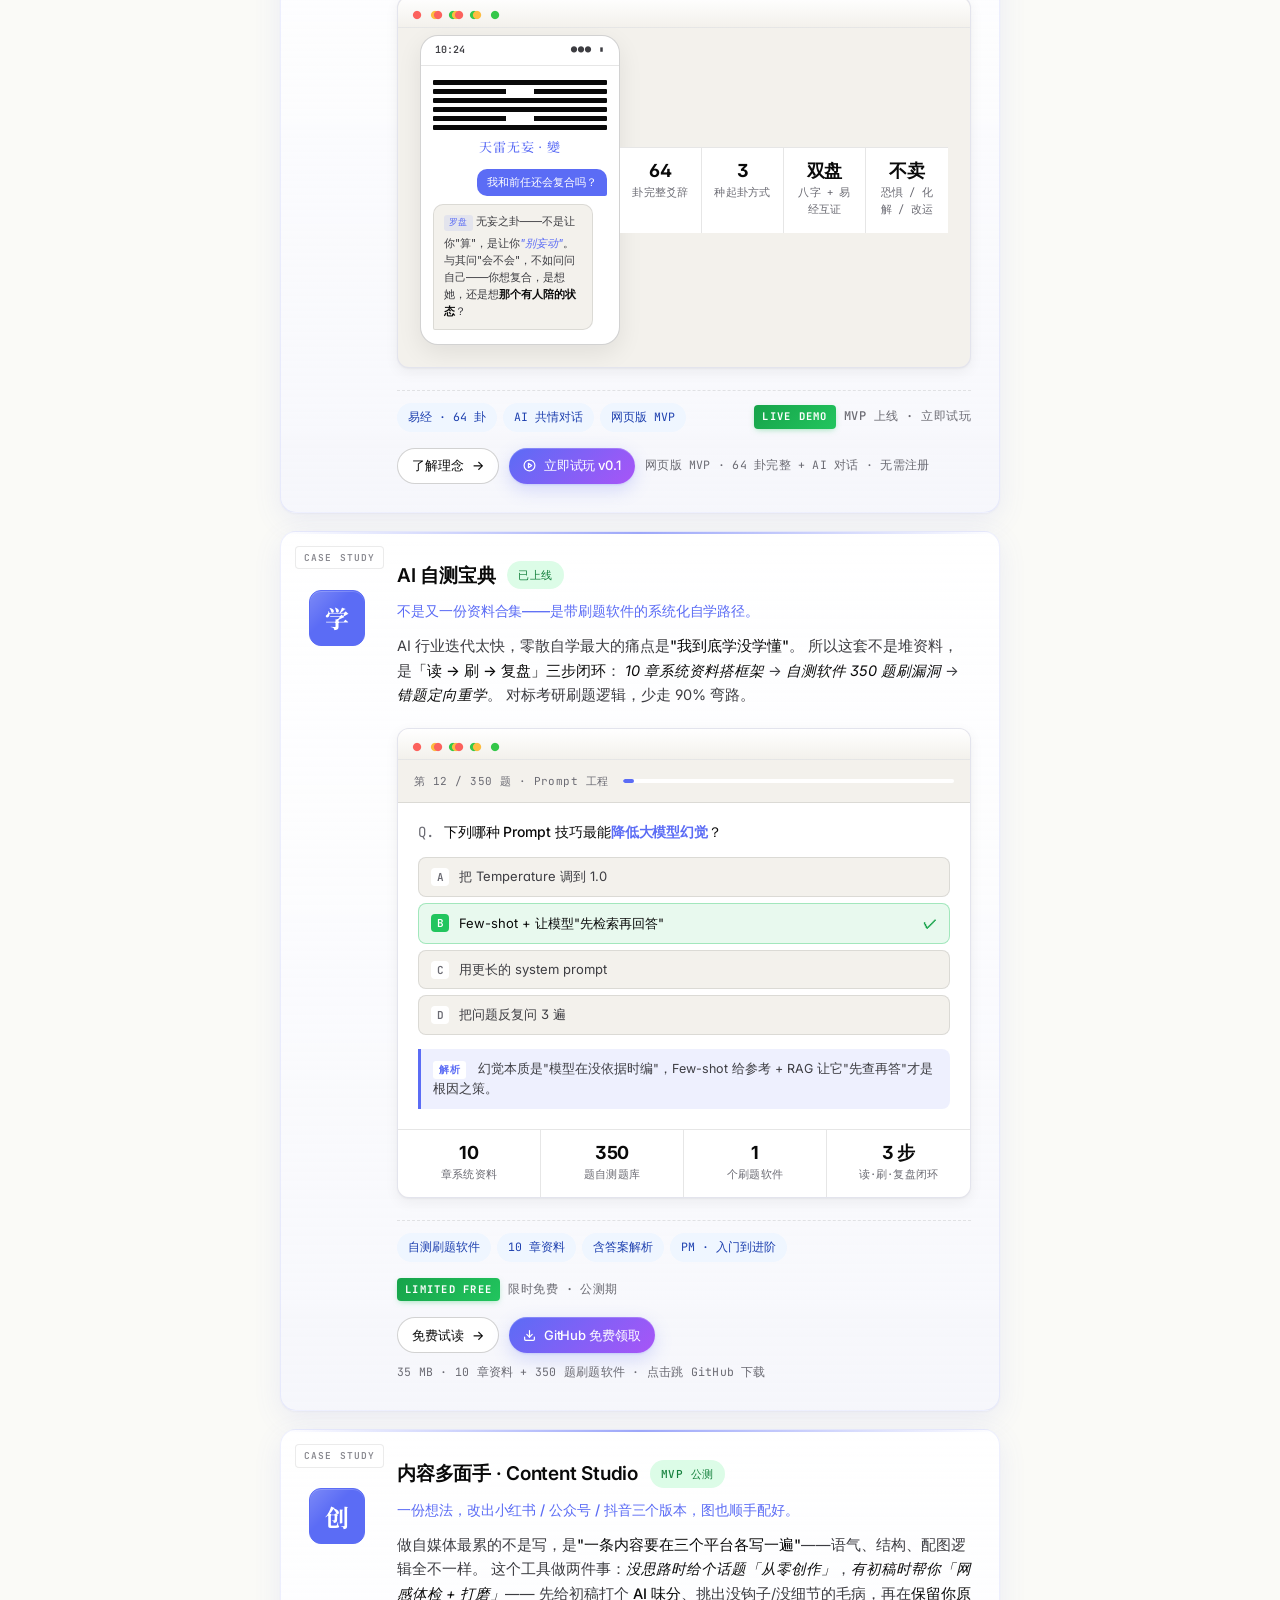
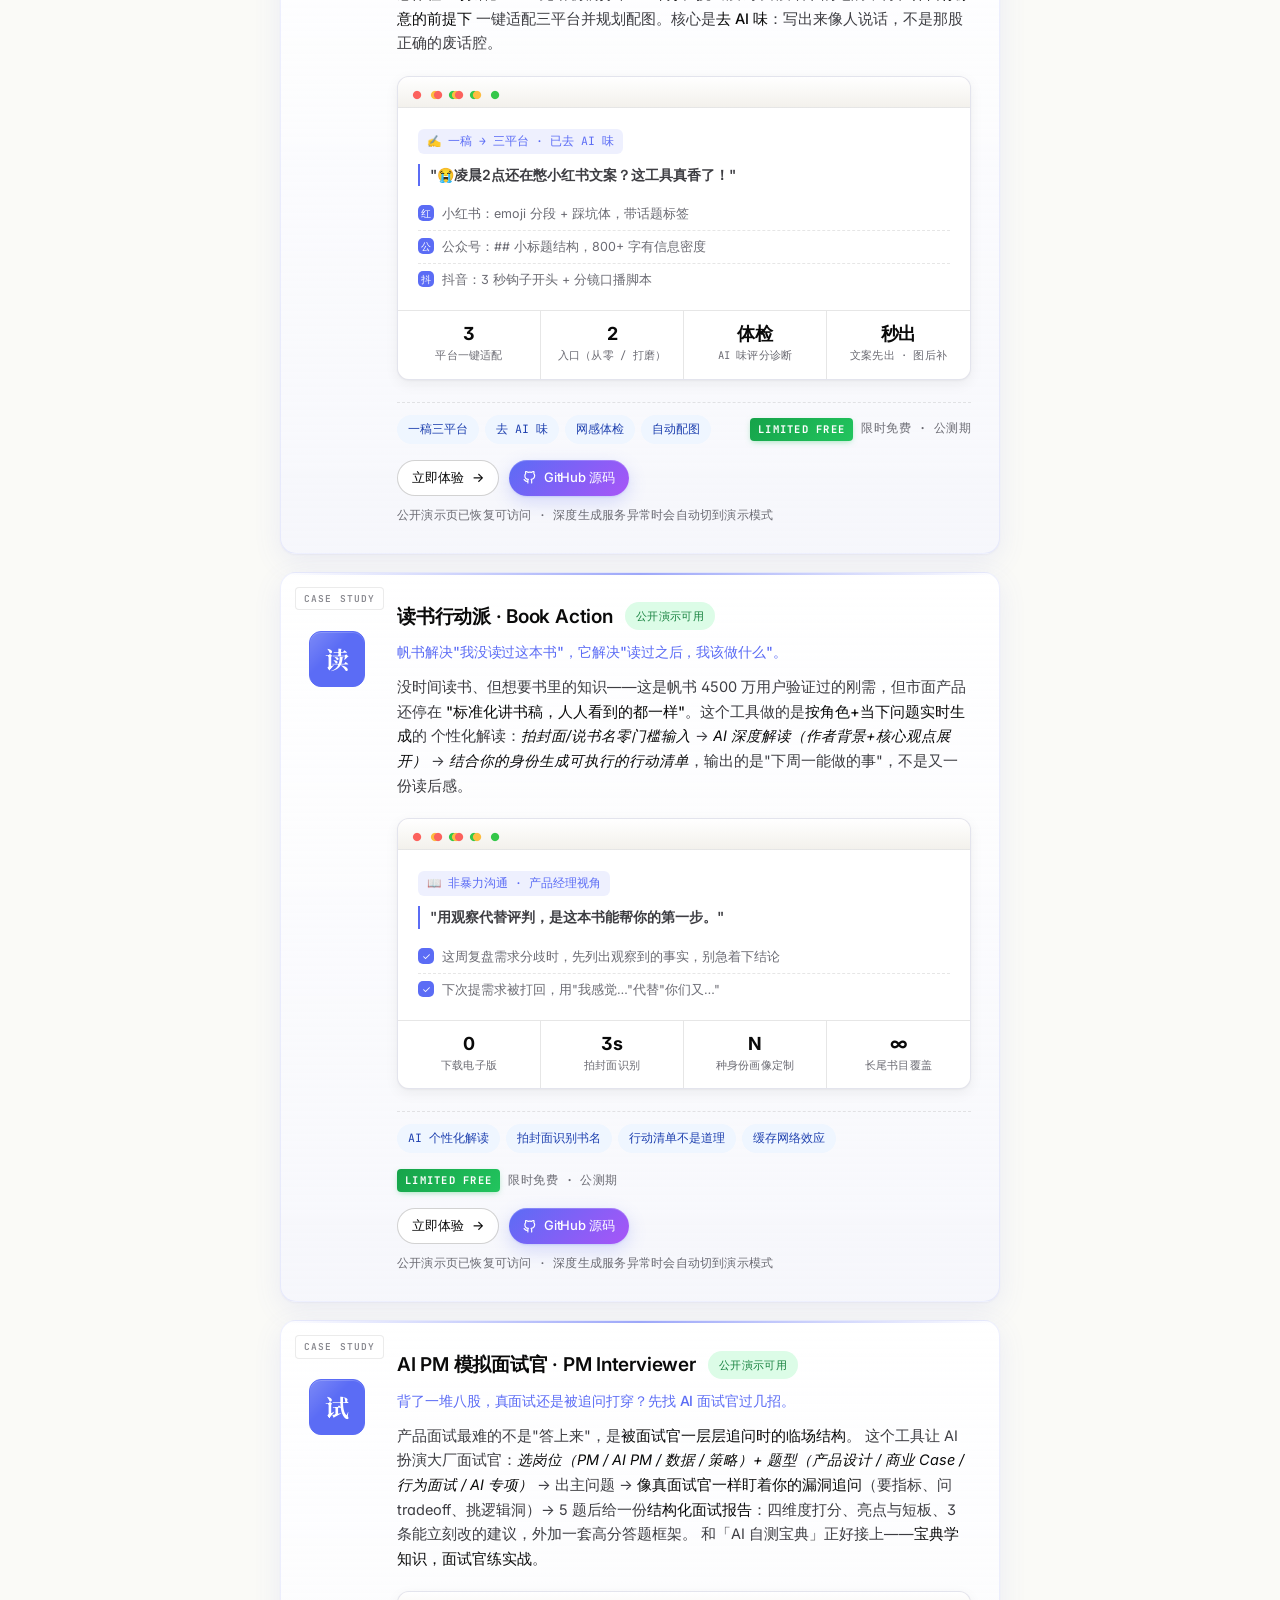
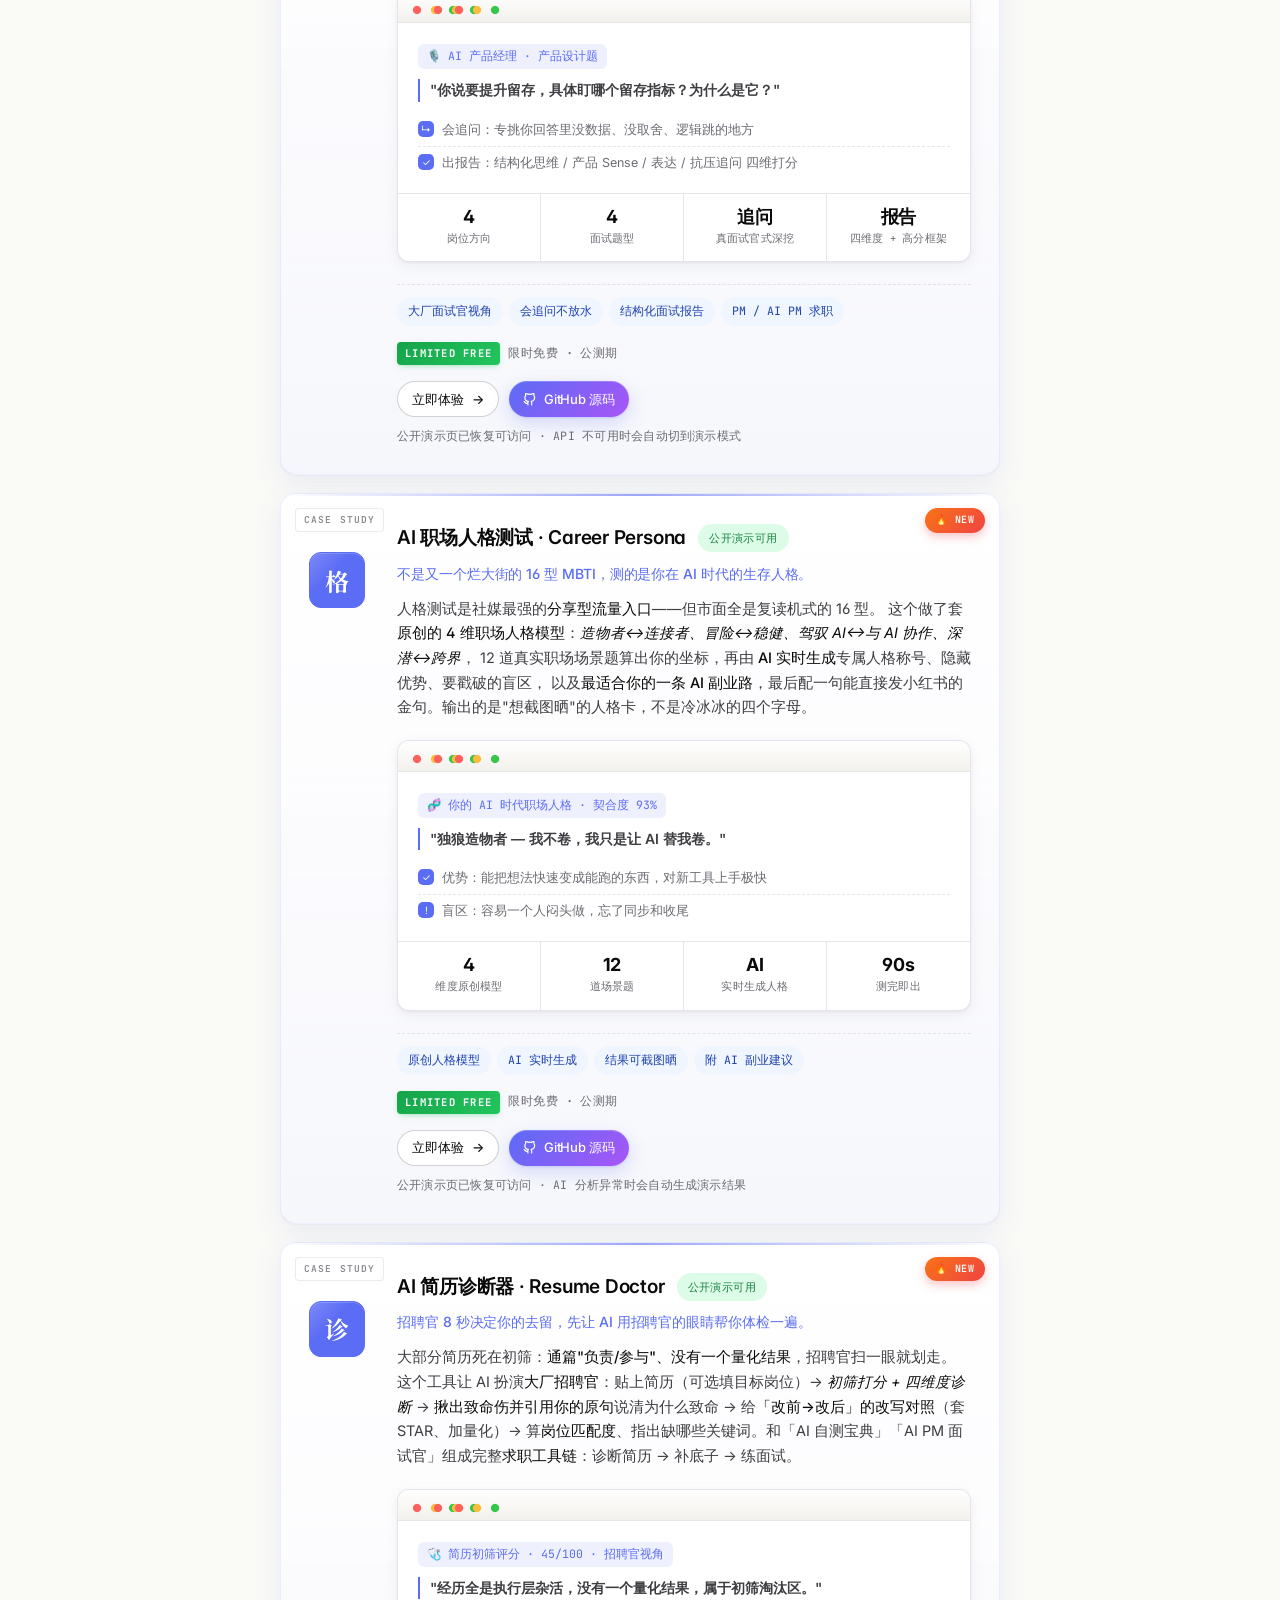
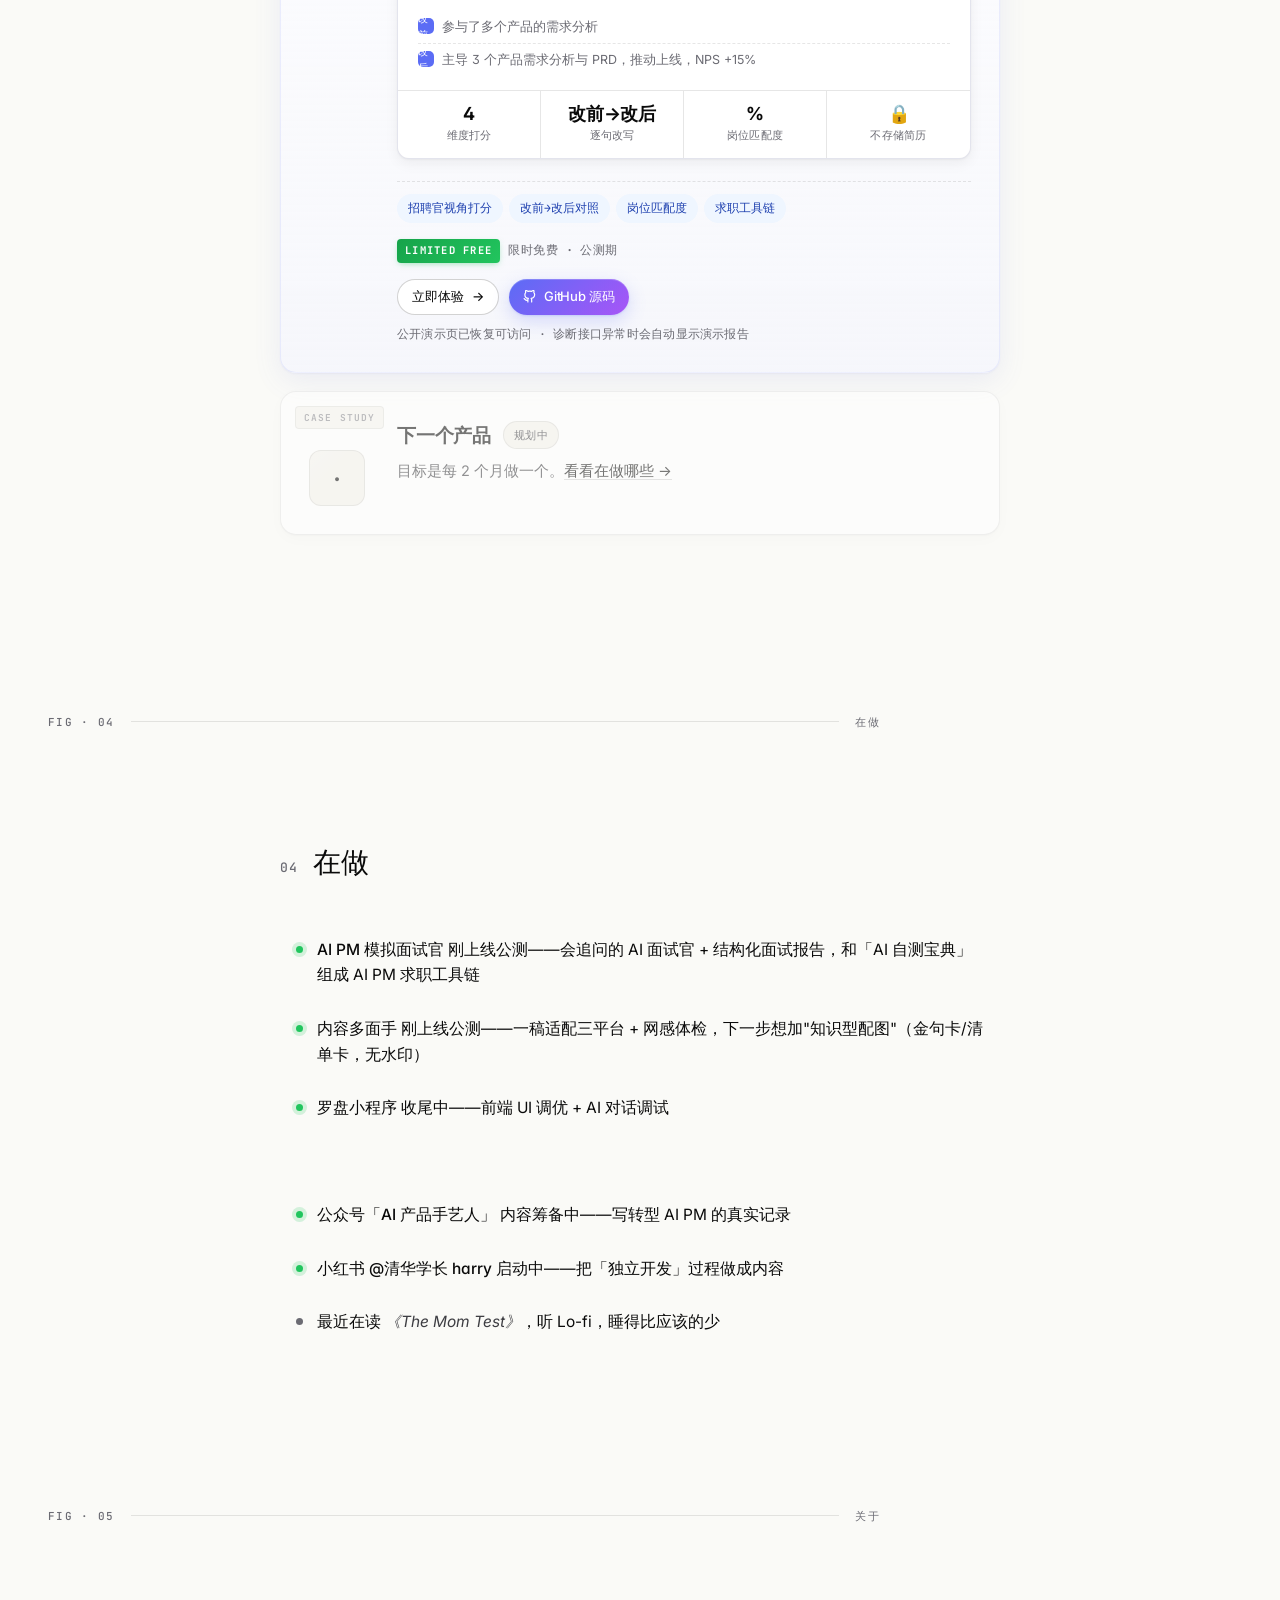
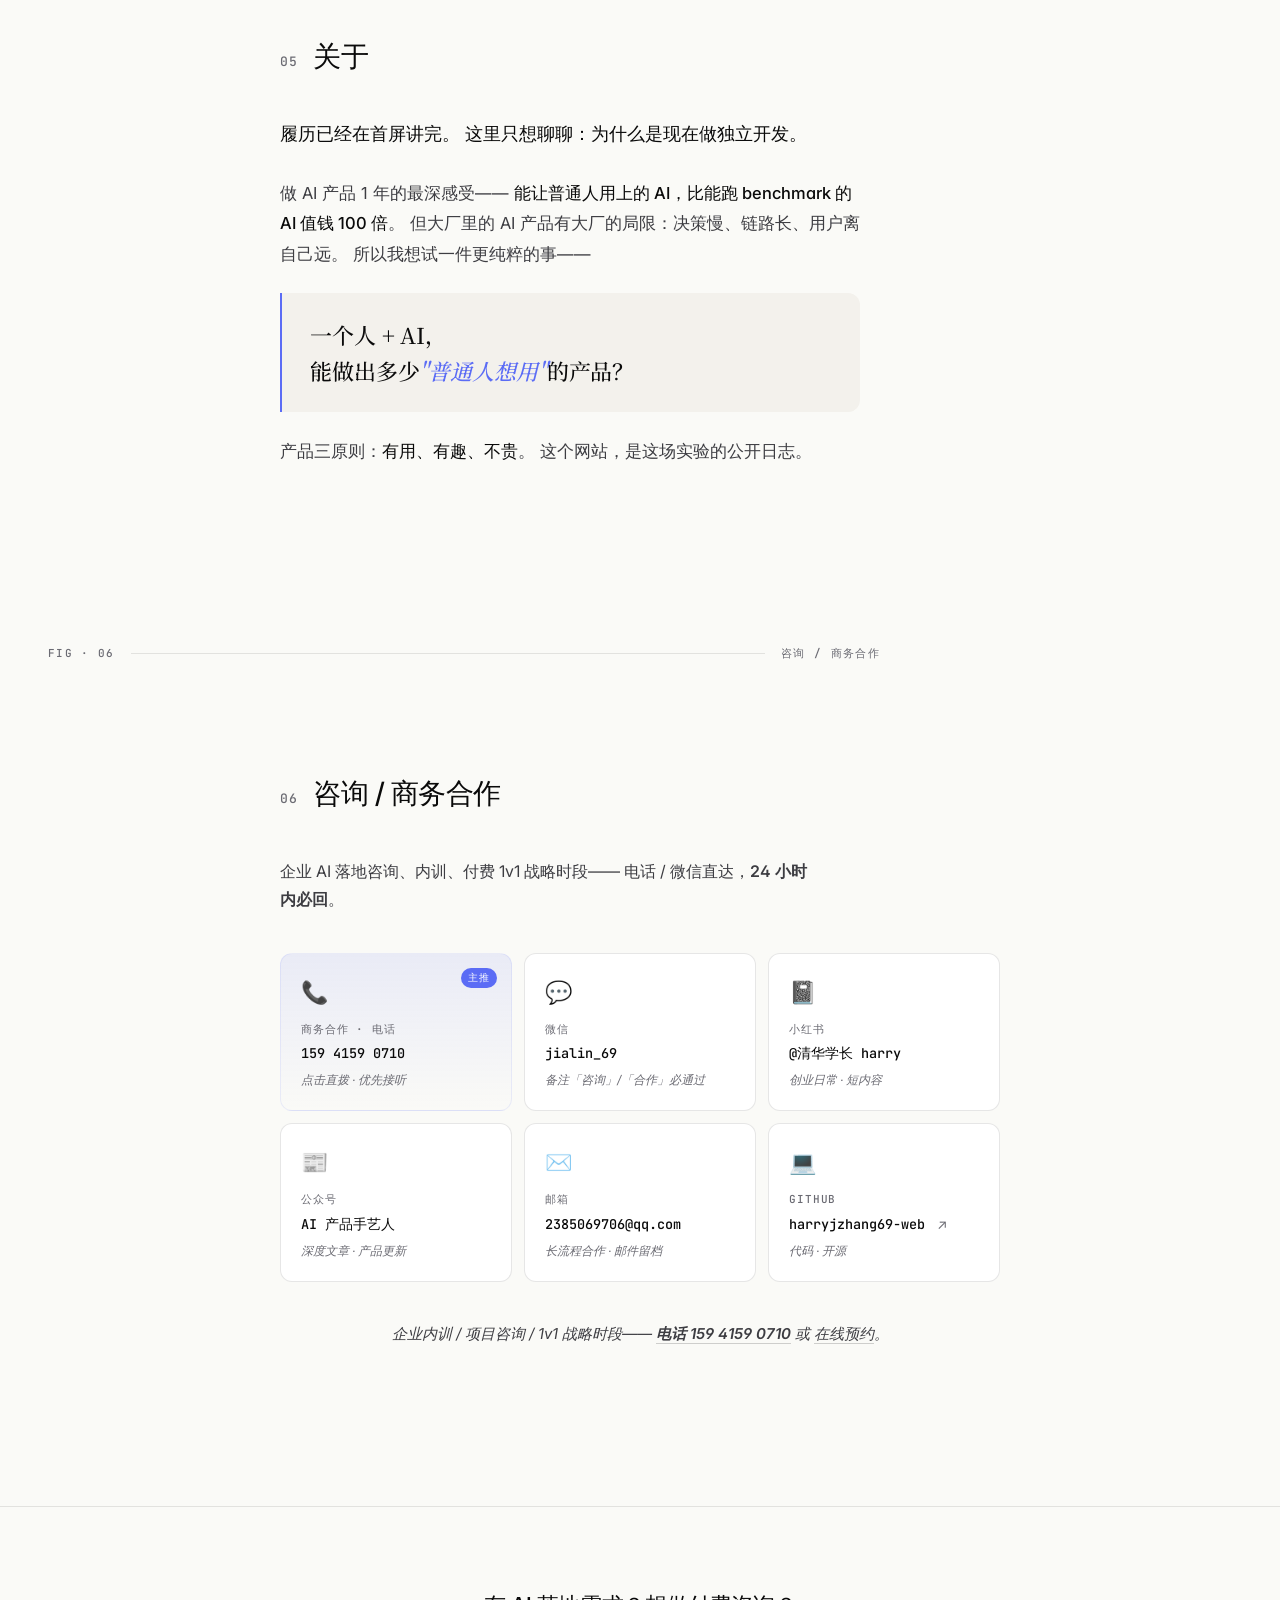
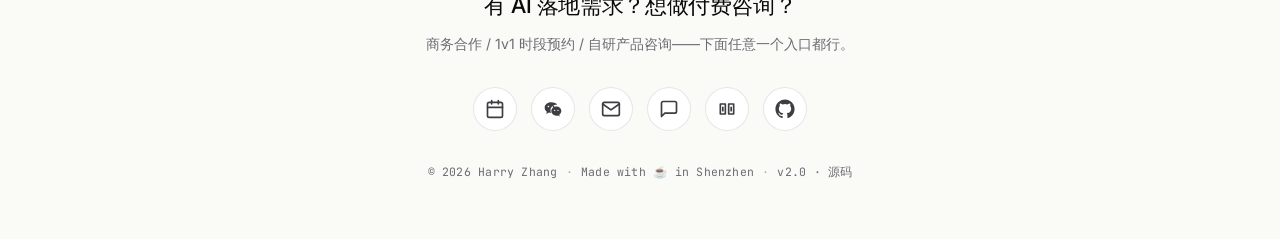
==== commit af4de65c: "fix(personal-site): publish demo access for protected products" ====
--- a/index.html
+++ b/index.html
@@ -905,7 +905,7 @@
         <div class="product-body">
           <div class="product-head">
             <h3>AI PM 模拟面试官 · PM Interviewer</h3>
-            <span class="status status-dev">入口维护中</span>
+            <span class="status status-live">公开演示可用</span>
           </div>
           <p class="product-tagline">背了一堆八股，真面试还是被追问打穿？先找 AI 面试官过几招。</p>
           <p class="product-desc">
@@ -961,8 +961,8 @@
             </span>
           </div>
           <div class="product-cta product-cta-dual">
-            <a href="#connect" class="btn btn-secondary btn-sm">
-              <span>申请内测</span>
+            <a href="./products/pm-interviewer/index.html" class="btn btn-secondary btn-sm">
+              <span>立即体验</span>
               <span class="btn-arrow">→</span>
             </a>
             <a href="https://github.com/harryjzhang69-web/pm-interviewer"
@@ -971,7 +971,7 @@
               <svg width="13" height="13" viewBox="0 0 24 24" fill="none" stroke="currentColor" stroke-width="2.2" stroke-linecap="round" stroke-linejoin="round"><path d="M9 19c-5 1.5-5-2.5-7-3m14 6v-3.87a3.37 3.37 0 0 0-.94-2.61c3.14-.35 6.44-1.54 6.44-7A5.44 5.44 0 0 0 20 4.77 5.07 5.07 0 0 0 19.91 1S18.73.65 16 2.48a13.38 13.38 0 0 0-7 0C6.27.65 5.09 1 5.09 1A5.07 5.07 0 0 0 5 4.77a5.44 5.44 0 0 0-1.5 3.78c0 5.42 3.3 6.61 6.44 7A3.37 3.37 0 0 0 9 18.13V22"/></svg>
               <span>GitHub 源码</span>
             </a>
-            <span class="product-eta">公开体验入口维护中 · 可先联系我获取内测链接或查看源码</span>
+            <span class="product-eta">公开演示页已恢复可访问 · API 不可用时会自动切到演示模式</span>
           </div>
         </div>
       </article>
@@ -983,7 +983,7 @@
         <div class="product-body">
           <div class="product-head">
             <h3>AI 职场人格测试 · Career Persona</h3>
-            <span class="status status-dev">入口维护中</span>
+            <span class="status status-live">公开演示可用</span>
           </div>
           <p class="product-tagline">不是又一个烂大街的 16 型 MBTI，测的是你在 AI 时代的生存人格。</p>
           <p class="product-desc">
@@ -1026,8 +1026,8 @@
             </span>
           </div>
           <div class="product-cta product-cta-dual">
-            <a href="#connect" class="btn btn-secondary btn-sm">
-              <span>申请内测</span>
+            <a href="./products/career-persona/index.html" class="btn btn-secondary btn-sm">
+              <span>立即体验</span>
               <span class="btn-arrow">→</span>
             </a>
             <a href="https://github.com/harryjzhang69-web/career-persona"
@@ -1036,7 +1036,7 @@
               <svg width="13" height="13" viewBox="0 0 24 24" fill="none" stroke="currentColor" stroke-width="2.2" stroke-linecap="round" stroke-linejoin="round"><path d="M9 19c-5 1.5-5-2.5-7-3m14 6v-3.87a3.37 3.37 0 0 0-.94-2.61c3.14-.35 6.44-1.54 6.44-7A5.44 5.44 0 0 0 20 4.77 5.07 5.07 0 0 0 19.91 1S18.73.65 16 2.48a13.38 13.38 0 0 0-7 0C6.27.65 5.09 1 5.09 1A5.07 5.07 0 0 0 5 4.77a5.44 5.44 0 0 0-1.5 3.78c0 5.42 3.3 6.61 6.44 7A3.37 3.37 0 0 0 9 18.13V22"/></svg>
               <span>GitHub 源码</span>
             </a>
-            <span class="product-eta">公开体验入口维护中 · 可先联系我获取内测链接或查看源码</span>
+            <span class="product-eta">公开演示页已恢复可访问 · AI 分析异常时会自动生成演示结果</span>
           </div>
         </div>
       </article>
@@ -1048,7 +1048,7 @@
         <div class="product-body">
           <div class="product-head">
             <h3>AI 简历诊断器 · Resume Doctor</h3>
-            <span class="status status-dev">入口维护中</span>
+            <span class="status status-live">公开演示可用</span>
           </div>
           <p class="product-tagline">招聘官 8 秒决定你的去留，先让 AI 用招聘官的眼睛帮你体检一遍。</p>
           <p class="product-desc">
@@ -1091,8 +1091,8 @@
             </span>
           </div>
           <div class="product-cta product-cta-dual">
-            <a href="#connect" class="btn btn-secondary btn-sm">
-              <span>申请内测</span>
+            <a href="./products/resume-doctor/index.html" class="btn btn-secondary btn-sm">
+              <span>立即体验</span>
               <span class="btn-arrow">→</span>
             </a>
             <a href="https://github.com/harryjzhang69-web/resume-doctor"
@@ -1101,7 +1101,7 @@
               <svg width="13" height="13" viewBox="0 0 24 24" fill="none" stroke="currentColor" stroke-width="2.2" stroke-linecap="round" stroke-linejoin="round"><path d="M9 19c-5 1.5-5-2.5-7-3m14 6v-3.87a3.37 3.37 0 0 0-.94-2.61c3.14-.35 6.44-1.54 6.44-7A5.44 5.44 0 0 0 20 4.77 5.07 5.07 0 0 0 19.91 1S18.73.65 16 2.48a13.38 13.38 0 0 0-7 0C6.27.65 5.09 1 5.09 1A5.07 5.07 0 0 0 5 4.77a5.44 5.44 0 0 0-1.5 3.78c0 5.42 3.3 6.61 6.44 7A3.37 3.37 0 0 0 9 18.13V22"/></svg>
               <span>GitHub 源码</span>
             </a>
-            <span class="product-eta">公开体验入口维护中 · 可先联系我获取内测链接或查看源码</span>
+            <span class="product-eta">公开演示页已恢复可访问 · 诊断接口异常时会自动显示演示报告</span>
           </div>
         </div>
       </article>
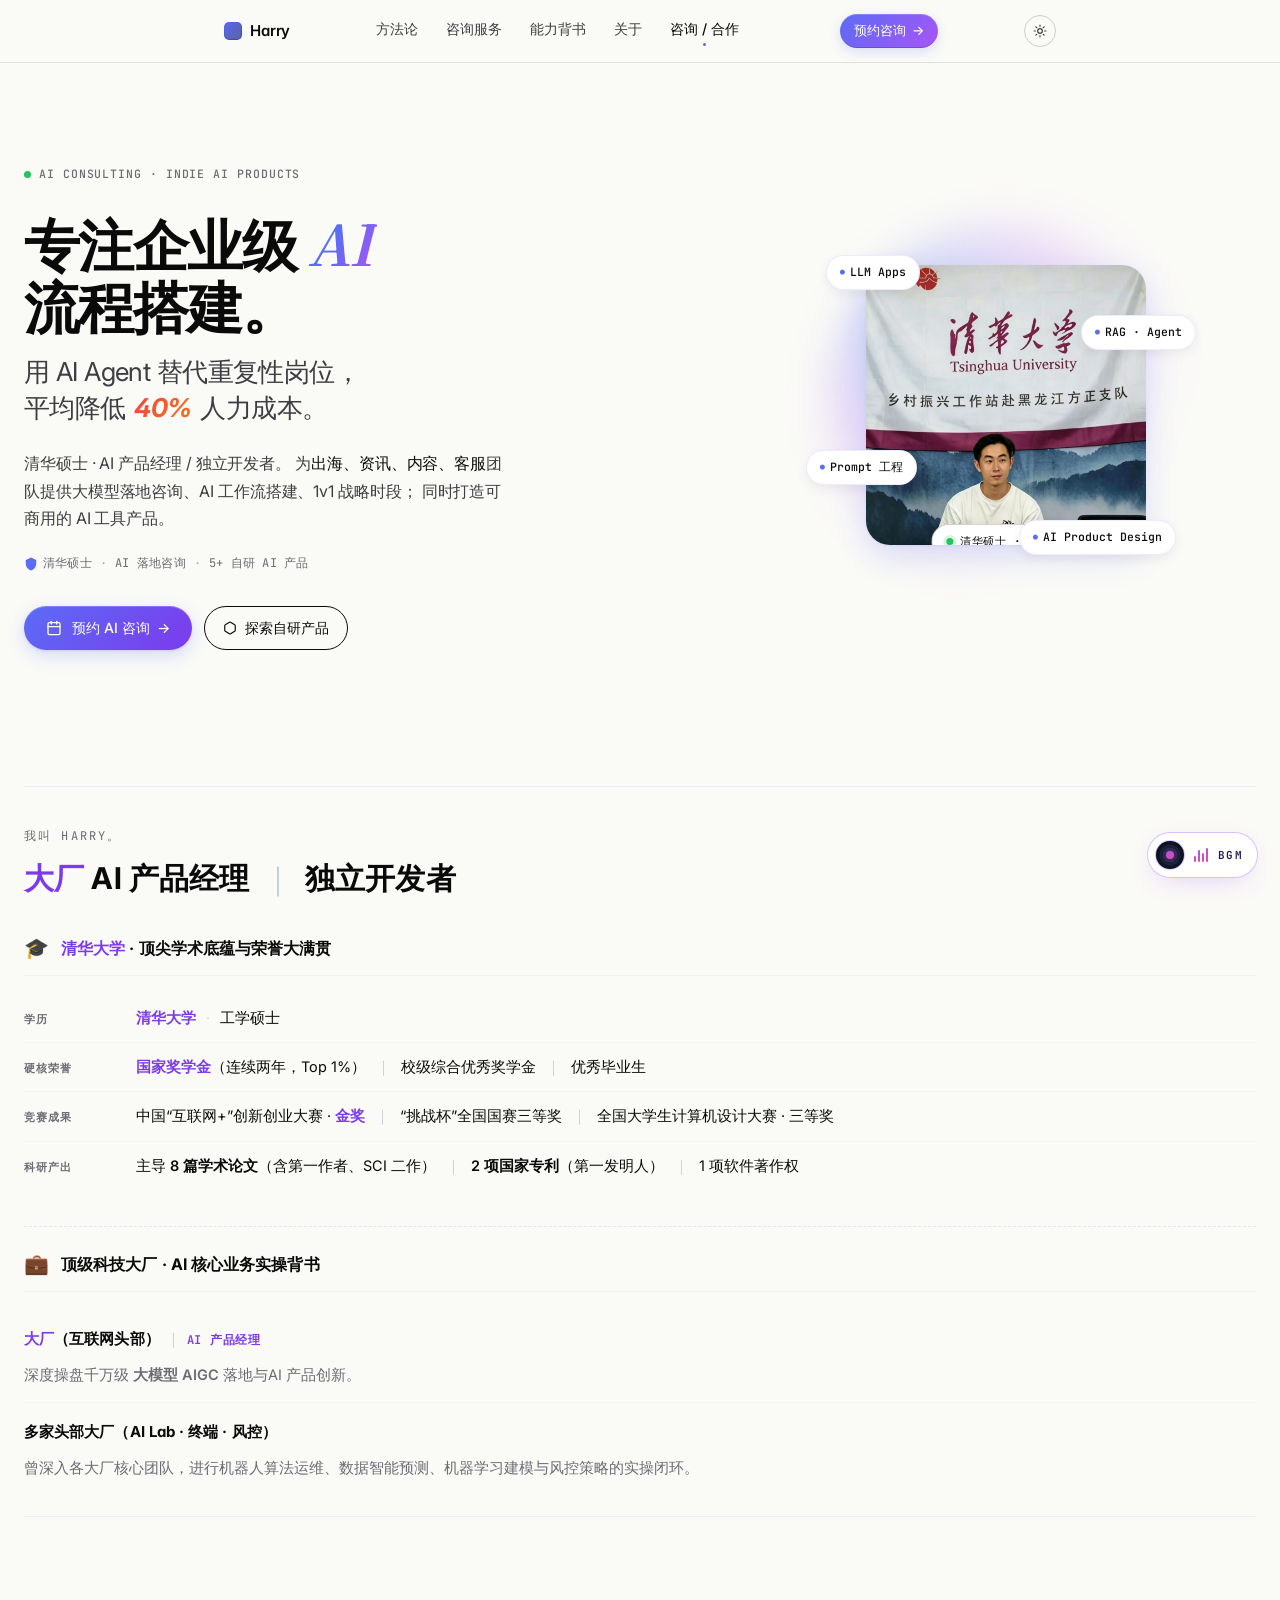
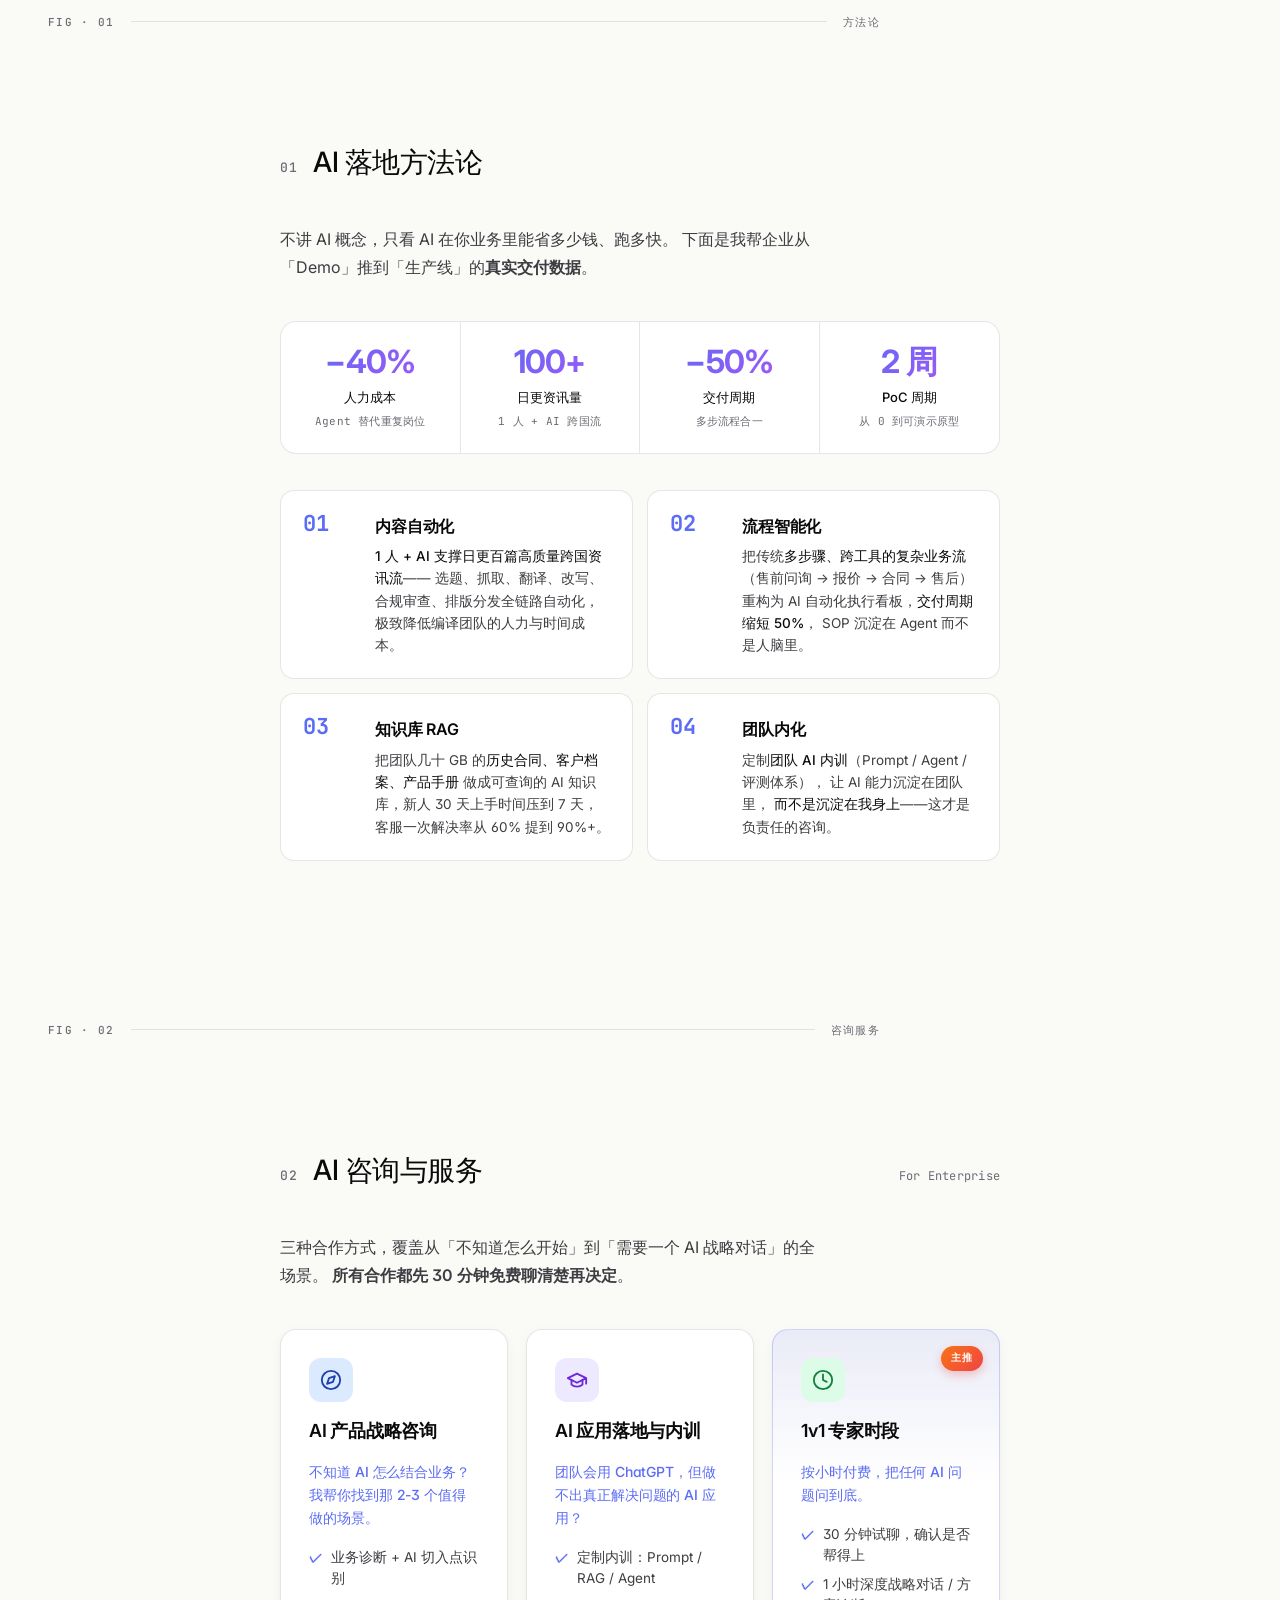
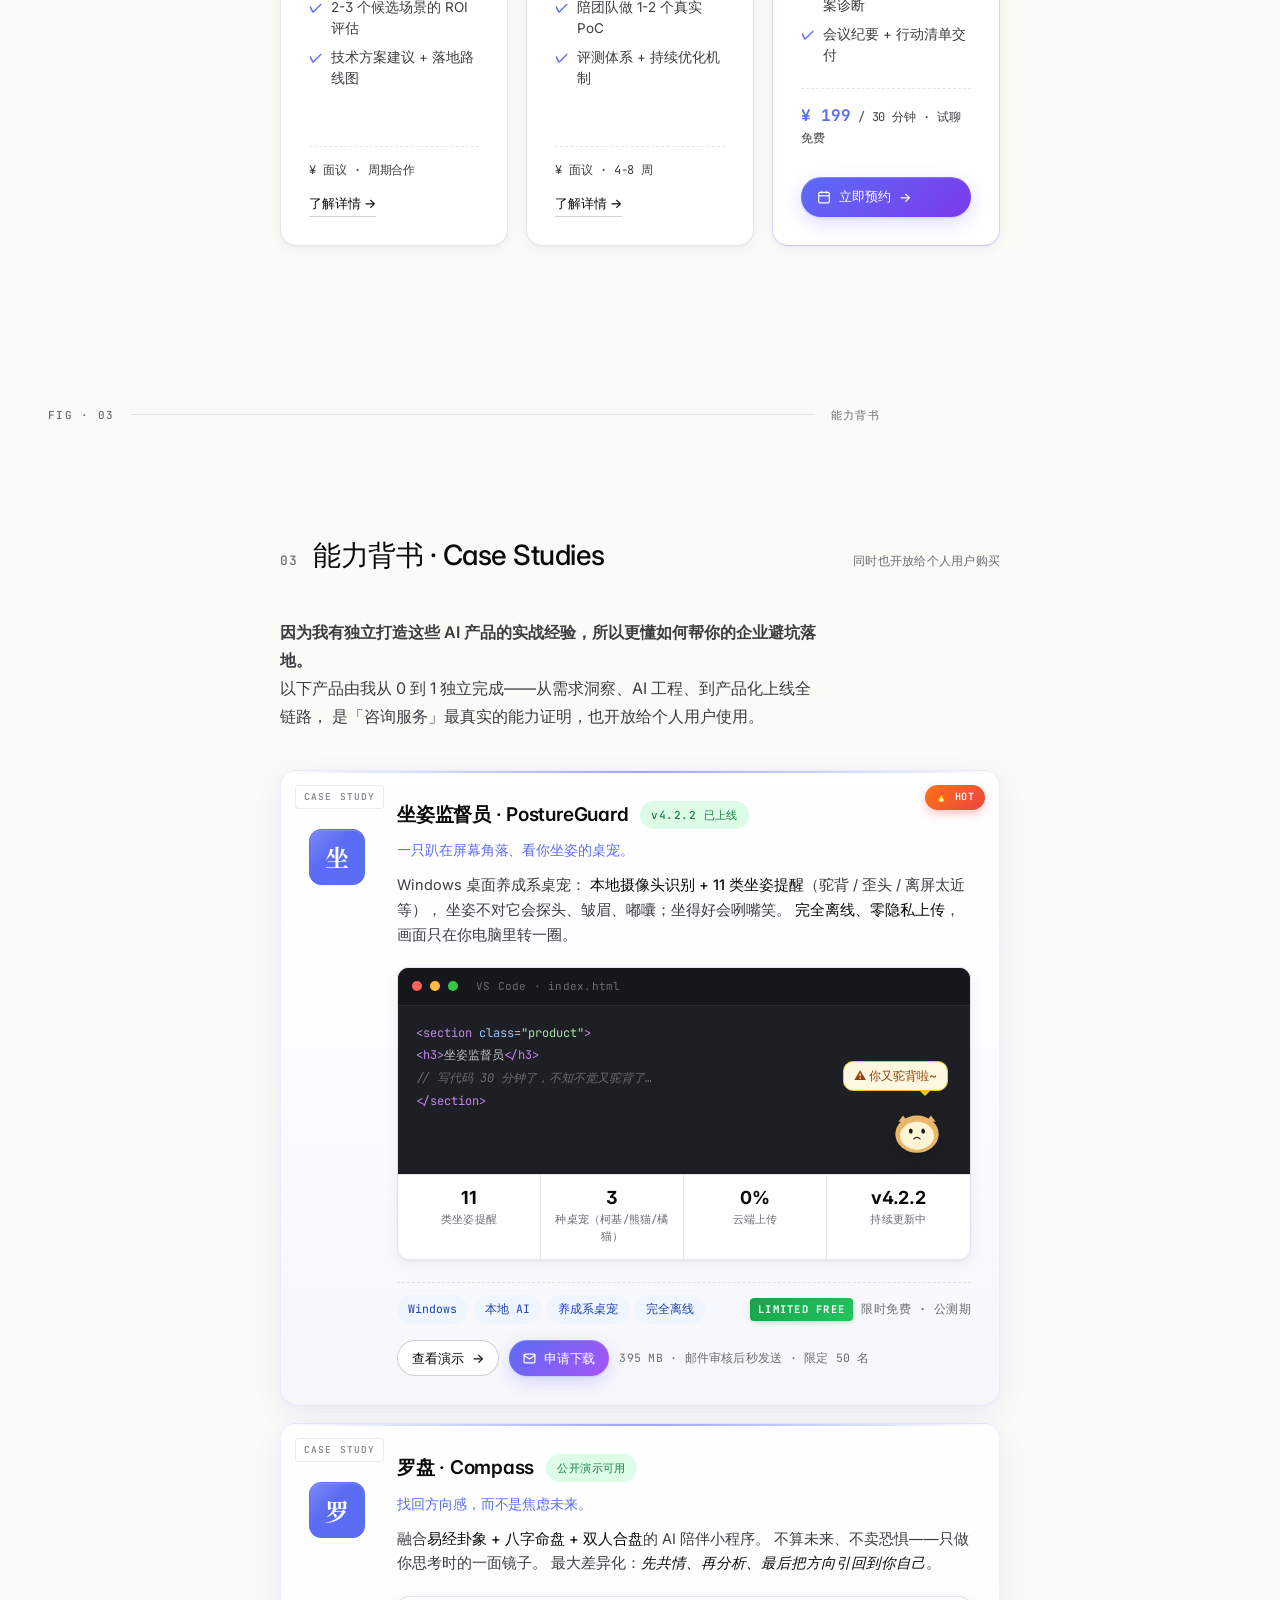
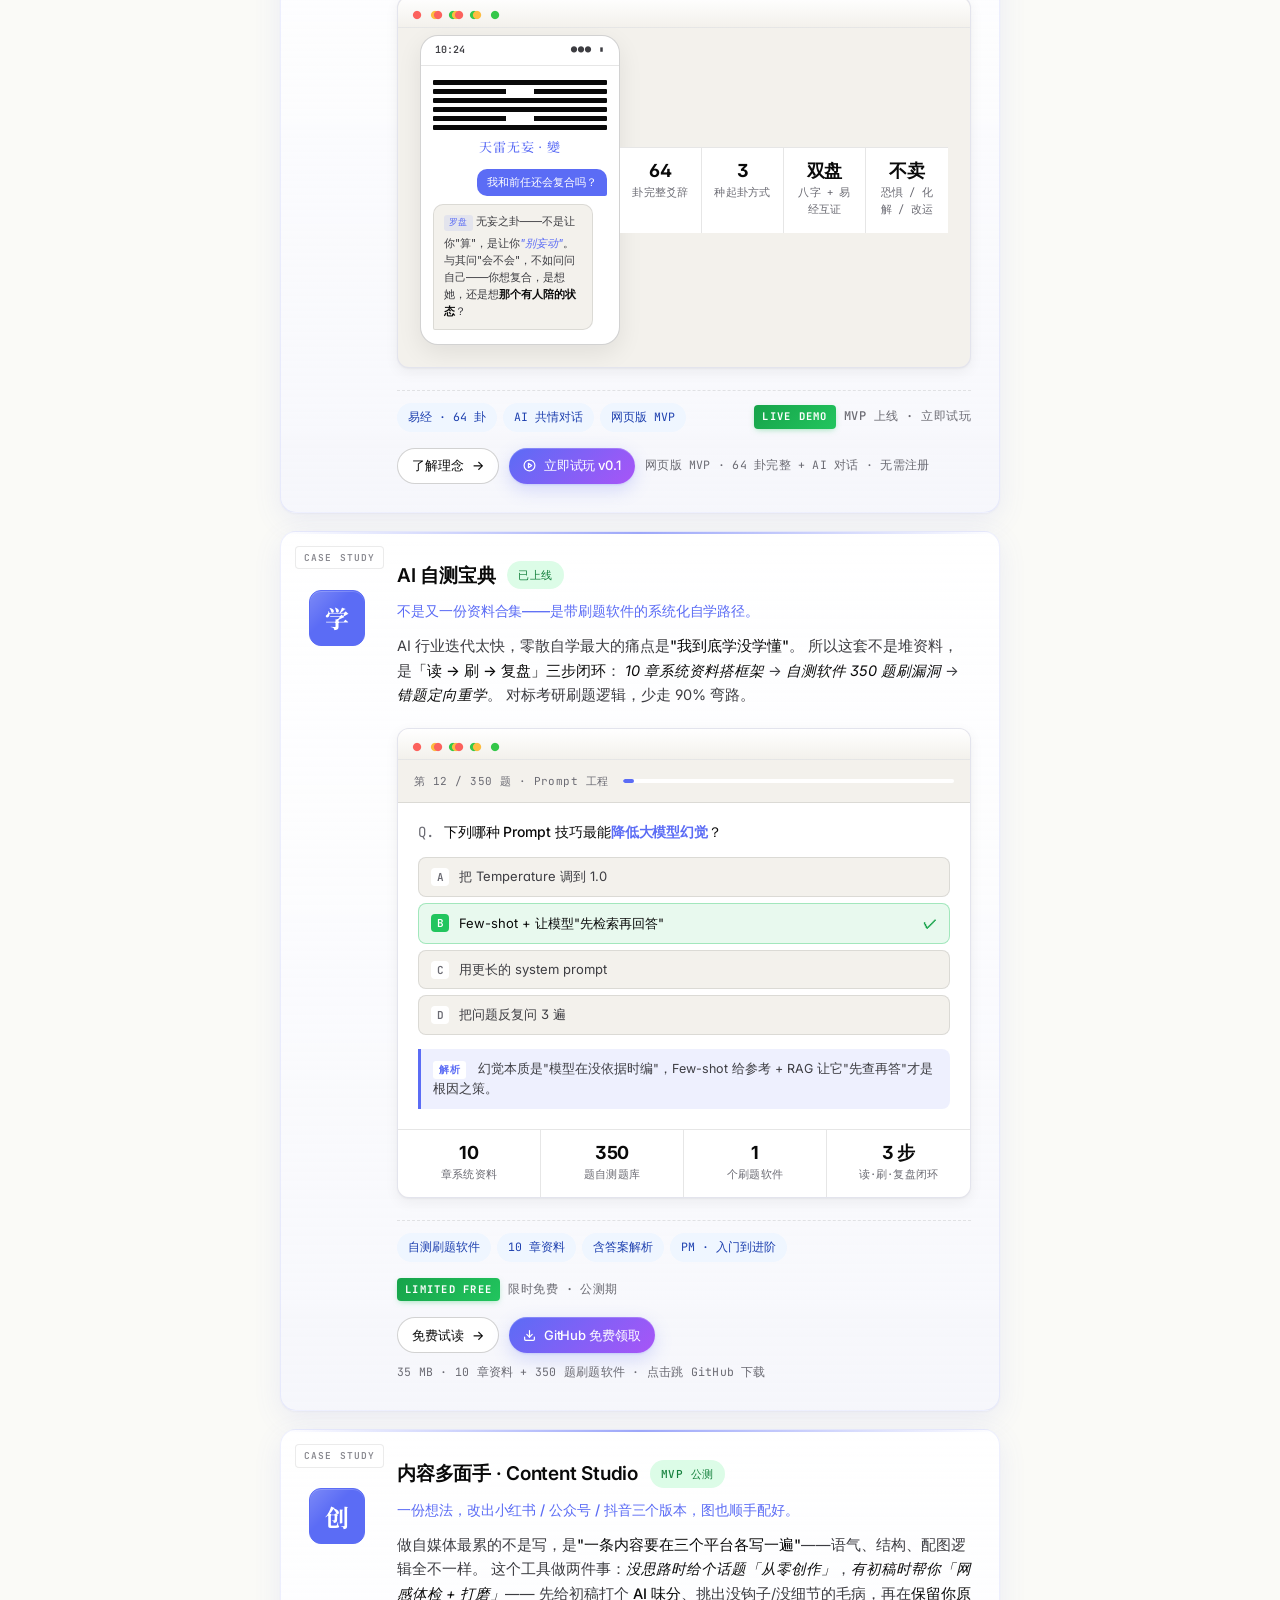
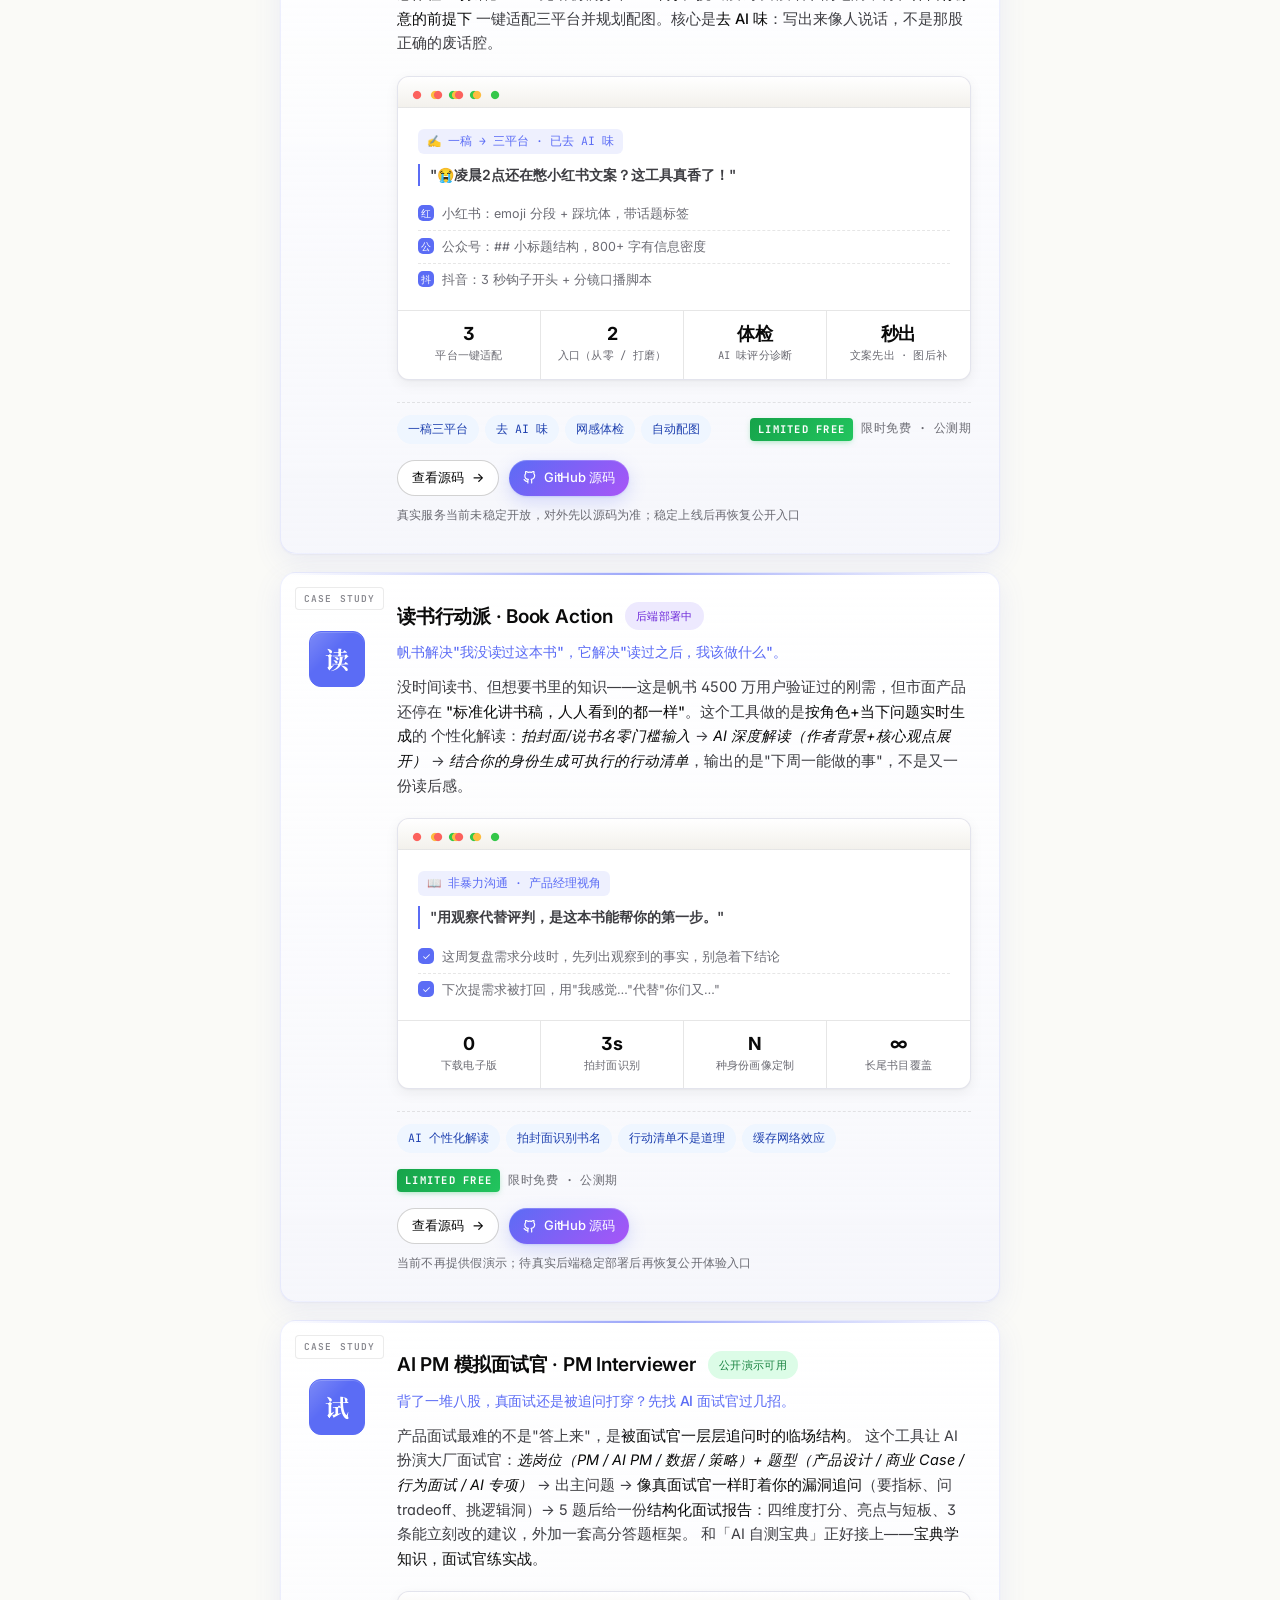
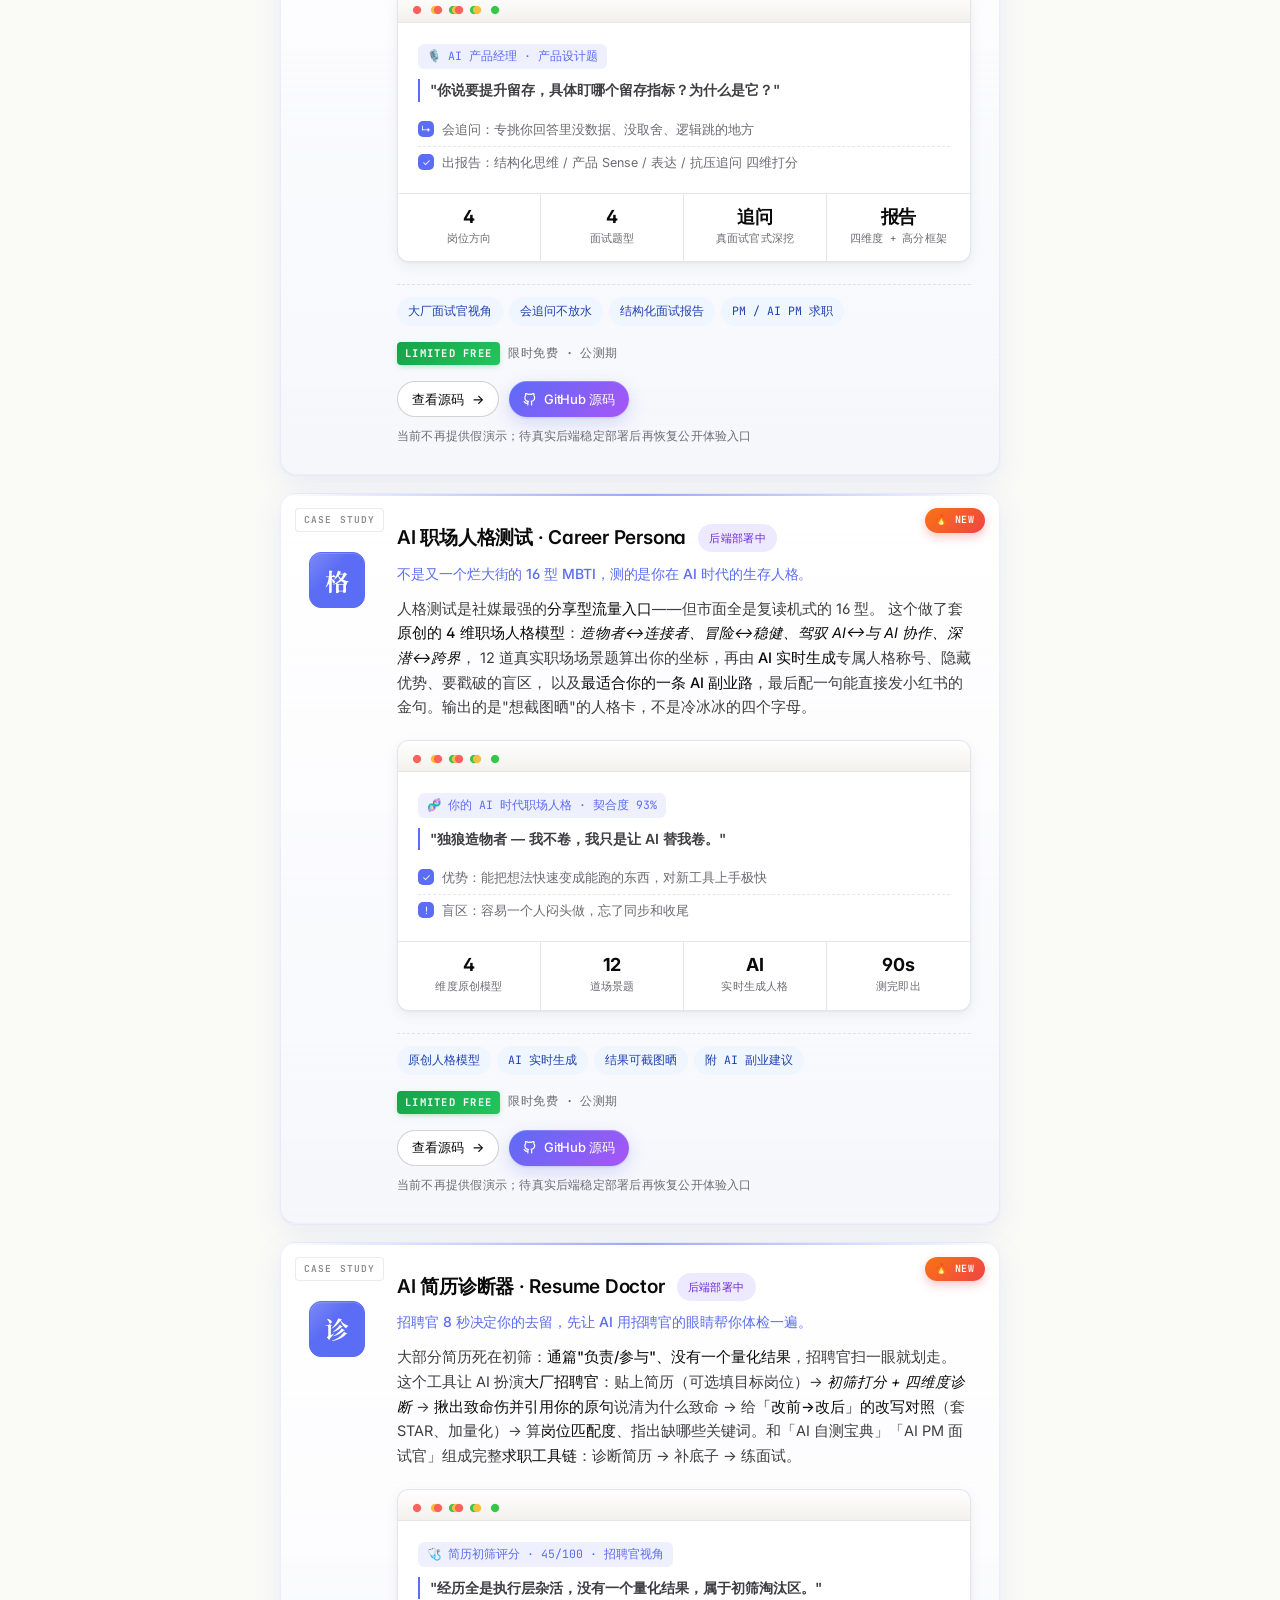
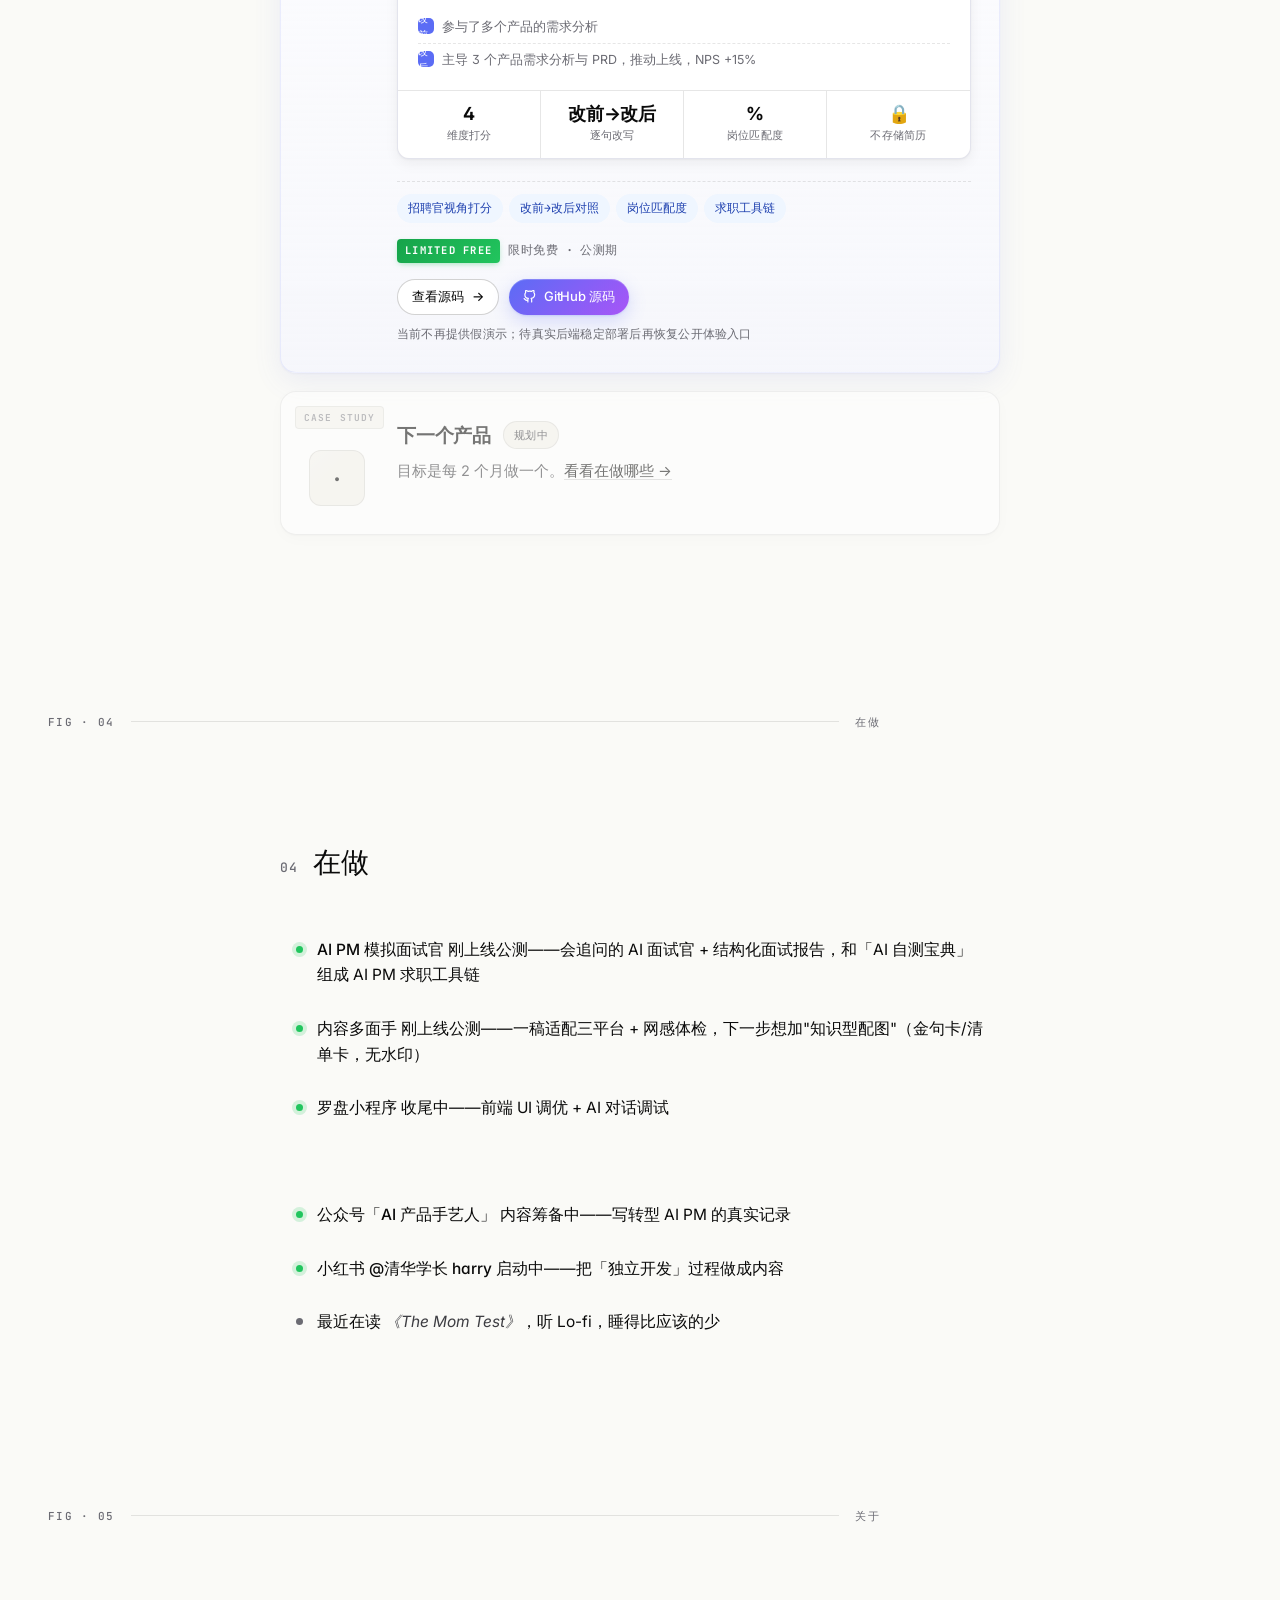
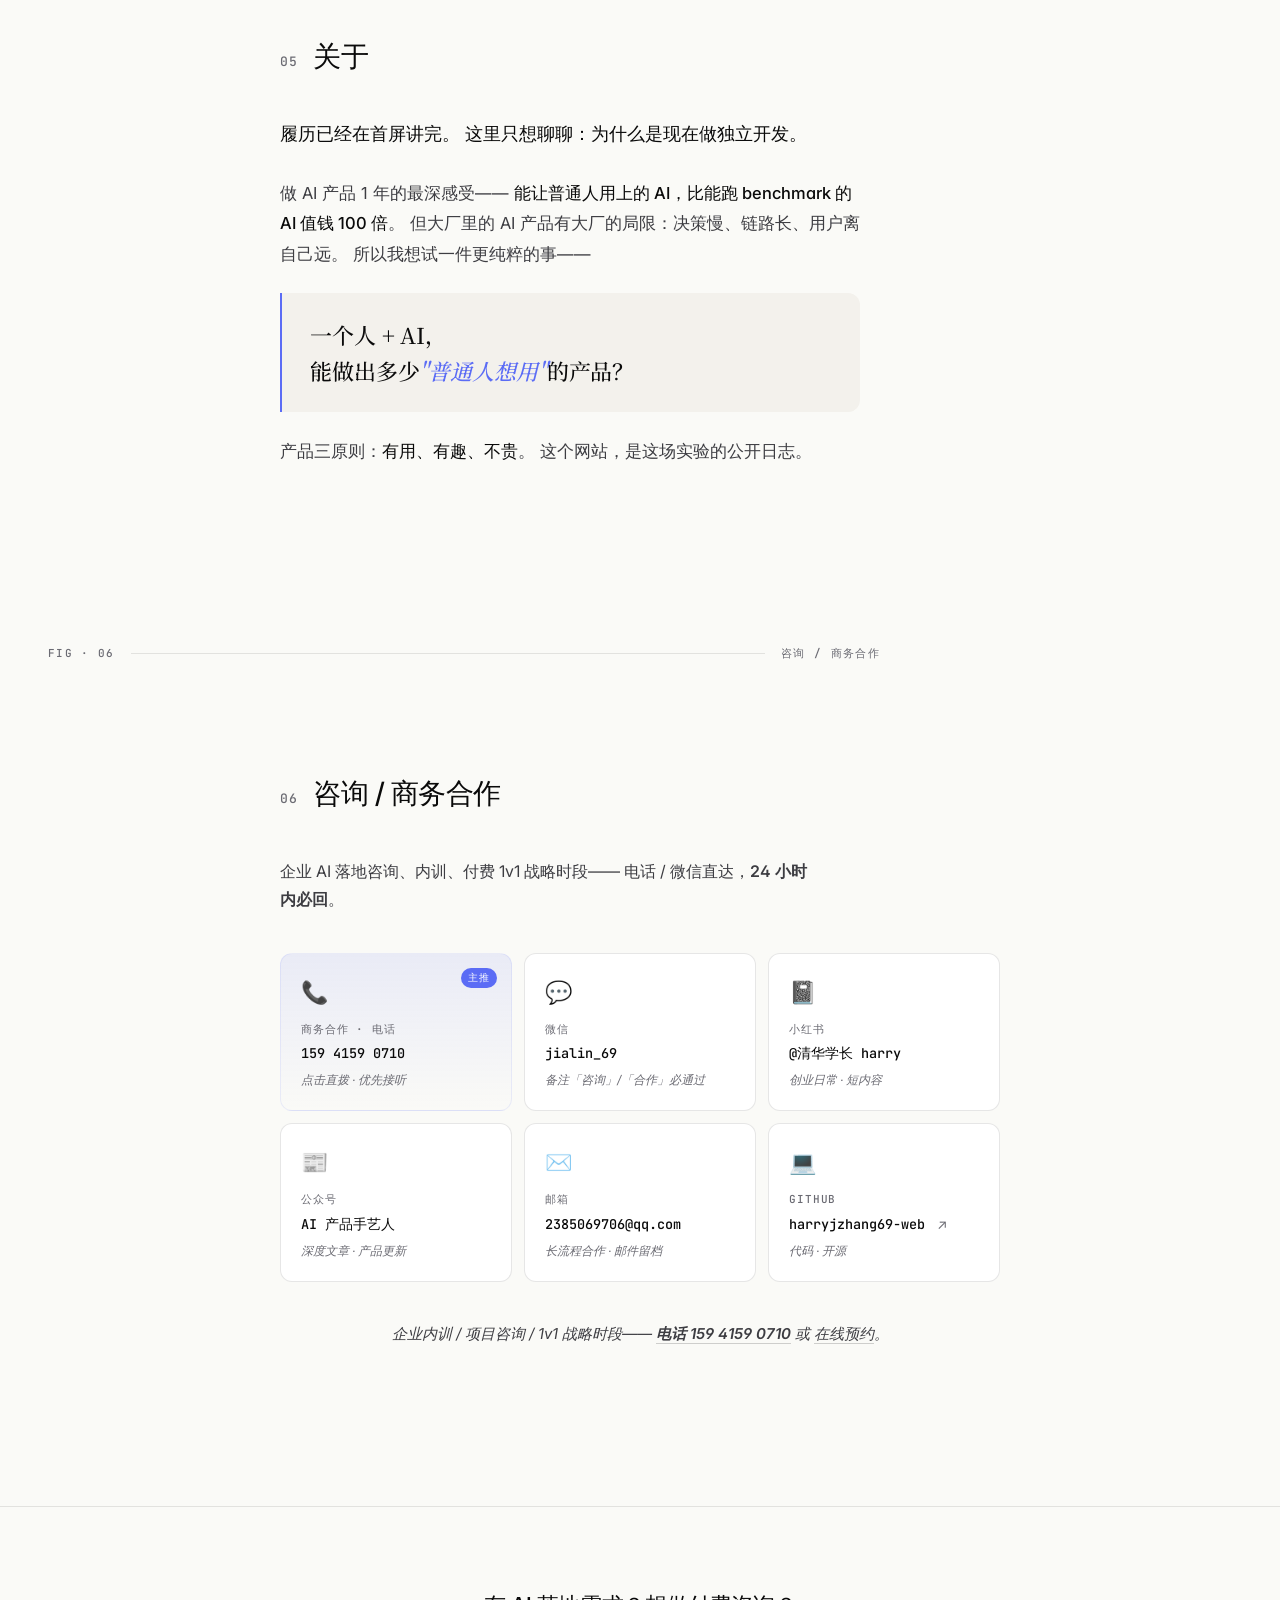
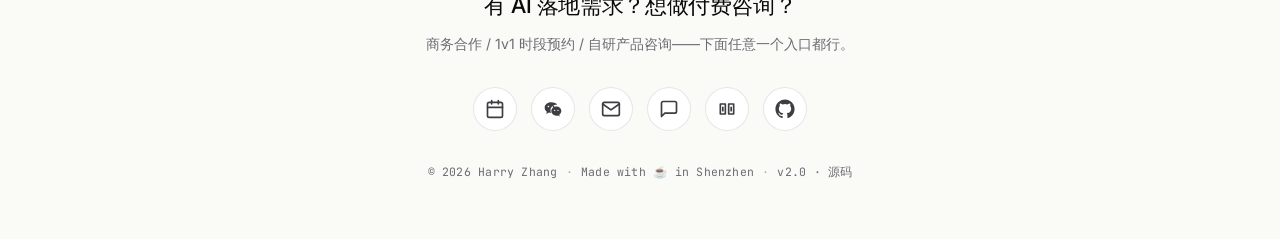
==== commit 27e9a260: "fix(personal-site): remove fake demo fallbacks from product pages" ====
--- a/index.html
+++ b/index.html
@@ -808,8 +808,10 @@
             </span>
           </div>
           <div class="product-cta product-cta-dual">
-            <a href="./products/book-action/index.html" class="btn btn-secondary btn-sm">
-              <span>立即体验</span>
+            <a href="https://github.com/harryjzhang69-web/book-action-mvp"
+               target="_blank" rel="noopener"
+               class="btn btn-secondary btn-sm">
+              <span>查看源码</span>
               <span class="btn-arrow">→</span>
             </a>
             <a href="https://github.com/harryjzhang69-web/content-creator-tool"
@@ -818,7 +820,7 @@
               <svg width="13" height="13" viewBox="0 0 24 24" fill="none" stroke="currentColor" stroke-width="2.2" stroke-linecap="round" stroke-linejoin="round"><path d="M9 19c-5 1.5-5-2.5-7-3m14 6v-3.87a3.37 3.37 0 0 0-.94-2.61c3.14-.35 6.44-1.54 6.44-7A5.44 5.44 0 0 0 20 4.77 5.07 5.07 0 0 0 19.91 1S18.73.65 16 2.48a13.38 13.38 0 0 0-7 0C6.27.65 5.09 1 5.09 1A5.07 5.07 0 0 0 5 4.77a5.44 5.44 0 0 0-1.5 3.78c0 5.42 3.3 6.61 6.44 7A3.37 3.37 0 0 0 9 18.13V22"/></svg>
               <span>GitHub 源码</span>
             </a>
-            <span class="product-eta">公开演示页已恢复可访问 · 深度生成服务异常时会自动切到演示模式</span>
+            <span class="product-eta">真实服务当前未稳定开放，对外先以源码为准；稳定上线后再恢复公开入口</span>
           </div>
         </div>
       </article>
@@ -829,7 +831,7 @@
         <div class="product-body">
           <div class="product-head">
             <h3>读书行动派 · Book Action</h3>
-            <span class="status status-live">公开演示可用</span>
+            <span class="status status-dev">后端部署中</span>
           </div>
           <p class="product-tagline">帆书解决"我没读过这本书"，它解决"读过之后，我该做什么"。</p>
           <p class="product-desc">
@@ -884,8 +886,10 @@
             </span>
           </div>
           <div class="product-cta product-cta-dual">
-            <a href="./products/book-action/index.html" class="btn btn-secondary btn-sm">
-              <span>立即体验</span>
+            <a href="https://github.com/harryjzhang69-web/book-action-mvp"
+               target="_blank" rel="noopener"
+               class="btn btn-secondary btn-sm">
+              <span>查看源码</span>
               <span class="btn-arrow">→</span>
             </a>
             <a href="https://github.com/harryjzhang69-web/book-action-mvp"
@@ -894,7 +898,7 @@
               <svg width="13" height="13" viewBox="0 0 24 24" fill="none" stroke="currentColor" stroke-width="2.2" stroke-linecap="round" stroke-linejoin="round"><path d="M9 19c-5 1.5-5-2.5-7-3m14 6v-3.87a3.37 3.37 0 0 0-.94-2.61c3.14-.35 6.44-1.54 6.44-7A5.44 5.44 0 0 0 20 4.77 5.07 5.07 0 0 0 19.91 1S18.73.65 16 2.48a13.38 13.38 0 0 0-7 0C6.27.65 5.09 1 5.09 1A5.07 5.07 0 0 0 5 4.77a5.44 5.44 0 0 0-1.5 3.78c0 5.42 3.3 6.61 6.44 7A3.37 3.37 0 0 0 9 18.13V22"/></svg>
               <span>GitHub 源码</span>
             </a>
-            <span class="product-eta">公开演示页已恢复可访问 · 深度生成服务异常时会自动切到演示模式</span>
+            <span class="product-eta">当前不再提供假演示；待真实后端稳定部署后再恢复公开体验入口</span>
           </div>
         </div>
       </article>
@@ -961,8 +965,10 @@
             </span>
           </div>
           <div class="product-cta product-cta-dual">
-            <a href="./products/pm-interviewer/index.html" class="btn btn-secondary btn-sm">
-              <span>立即体验</span>
+            <a href="https://github.com/harryjzhang69-web/pm-interviewer"
+               target="_blank" rel="noopener"
+               class="btn btn-secondary btn-sm">
+              <span>查看源码</span>
               <span class="btn-arrow">→</span>
             </a>
             <a href="https://github.com/harryjzhang69-web/pm-interviewer"
@@ -971,7 +977,7 @@
               <svg width="13" height="13" viewBox="0 0 24 24" fill="none" stroke="currentColor" stroke-width="2.2" stroke-linecap="round" stroke-linejoin="round"><path d="M9 19c-5 1.5-5-2.5-7-3m14 6v-3.87a3.37 3.37 0 0 0-.94-2.61c3.14-.35 6.44-1.54 6.44-7A5.44 5.44 0 0 0 20 4.77 5.07 5.07 0 0 0 19.91 1S18.73.65 16 2.48a13.38 13.38 0 0 0-7 0C6.27.65 5.09 1 5.09 1A5.07 5.07 0 0 0 5 4.77a5.44 5.44 0 0 0-1.5 3.78c0 5.42 3.3 6.61 6.44 7A3.37 3.37 0 0 0 9 18.13V22"/></svg>
               <span>GitHub 源码</span>
             </a>
-            <span class="product-eta">公开演示页已恢复可访问 · API 不可用时会自动切到演示模式</span>
+            <span class="product-eta">当前不再提供假演示；待真实后端稳定部署后再恢复公开体验入口</span>
           </div>
         </div>
       </article>
@@ -983,7 +989,7 @@
         <div class="product-body">
           <div class="product-head">
             <h3>AI 职场人格测试 · Career Persona</h3>
-            <span class="status status-live">公开演示可用</span>
+            <span class="status status-dev">后端部署中</span>
           </div>
           <p class="product-tagline">不是又一个烂大街的 16 型 MBTI，测的是你在 AI 时代的生存人格。</p>
           <p class="product-desc">
@@ -1026,8 +1032,10 @@
             </span>
           </div>
           <div class="product-cta product-cta-dual">
-            <a href="./products/career-persona/index.html" class="btn btn-secondary btn-sm">
-              <span>立即体验</span>
+            <a href="https://github.com/harryjzhang69-web/career-persona"
+               target="_blank" rel="noopener"
+               class="btn btn-secondary btn-sm">
+              <span>查看源码</span>
               <span class="btn-arrow">→</span>
             </a>
             <a href="https://github.com/harryjzhang69-web/career-persona"
@@ -1036,7 +1044,7 @@
               <svg width="13" height="13" viewBox="0 0 24 24" fill="none" stroke="currentColor" stroke-width="2.2" stroke-linecap="round" stroke-linejoin="round"><path d="M9 19c-5 1.5-5-2.5-7-3m14 6v-3.87a3.37 3.37 0 0 0-.94-2.61c3.14-.35 6.44-1.54 6.44-7A5.44 5.44 0 0 0 20 4.77 5.07 5.07 0 0 0 19.91 1S18.73.65 16 2.48a13.38 13.38 0 0 0-7 0C6.27.65 5.09 1 5.09 1A5.07 5.07 0 0 0 5 4.77a5.44 5.44 0 0 0-1.5 3.78c0 5.42 3.3 6.61 6.44 7A3.37 3.37 0 0 0 9 18.13V22"/></svg>
               <span>GitHub 源码</span>
             </a>
-            <span class="product-eta">公开演示页已恢复可访问 · AI 分析异常时会自动生成演示结果</span>
+            <span class="product-eta">当前不再提供假演示；待真实后端稳定部署后再恢复公开体验入口</span>
           </div>
         </div>
       </article>
@@ -1048,7 +1056,7 @@
         <div class="product-body">
           <div class="product-head">
             <h3>AI 简历诊断器 · Resume Doctor</h3>
-            <span class="status status-live">公开演示可用</span>
+            <span class="status status-dev">后端部署中</span>
           </div>
           <p class="product-tagline">招聘官 8 秒决定你的去留，先让 AI 用招聘官的眼睛帮你体检一遍。</p>
           <p class="product-desc">
@@ -1091,8 +1099,10 @@
             </span>
           </div>
           <div class="product-cta product-cta-dual">
-            <a href="./products/resume-doctor/index.html" class="btn btn-secondary btn-sm">
-              <span>立即体验</span>
+            <a href="https://github.com/harryjzhang69-web/resume-doctor"
+               target="_blank" rel="noopener"
+               class="btn btn-secondary btn-sm">
+              <span>查看源码</span>
               <span class="btn-arrow">→</span>
             </a>
             <a href="https://github.com/harryjzhang69-web/resume-doctor"
@@ -1101,7 +1111,7 @@
               <svg width="13" height="13" viewBox="0 0 24 24" fill="none" stroke="currentColor" stroke-width="2.2" stroke-linecap="round" stroke-linejoin="round"><path d="M9 19c-5 1.5-5-2.5-7-3m14 6v-3.87a3.37 3.37 0 0 0-.94-2.61c3.14-.35 6.44-1.54 6.44-7A5.44 5.44 0 0 0 20 4.77 5.07 5.07 0 0 0 19.91 1S18.73.65 16 2.48a13.38 13.38 0 0 0-7 0C6.27.65 5.09 1 5.09 1A5.07 5.07 0 0 0 5 4.77a5.44 5.44 0 0 0-1.5 3.78c0 5.42 3.3 6.61 6.44 7A3.37 3.37 0 0 0 9 18.13V22"/></svg>
               <span>GitHub 源码</span>
             </a>
-            <span class="product-eta">公开演示页已恢复可访问 · 诊断接口异常时会自动显示演示报告</span>
+            <span class="product-eta">当前不再提供假演示；待真实后端稳定部署后再恢复公开体验入口</span>
           </div>
         </div>
       </article>
